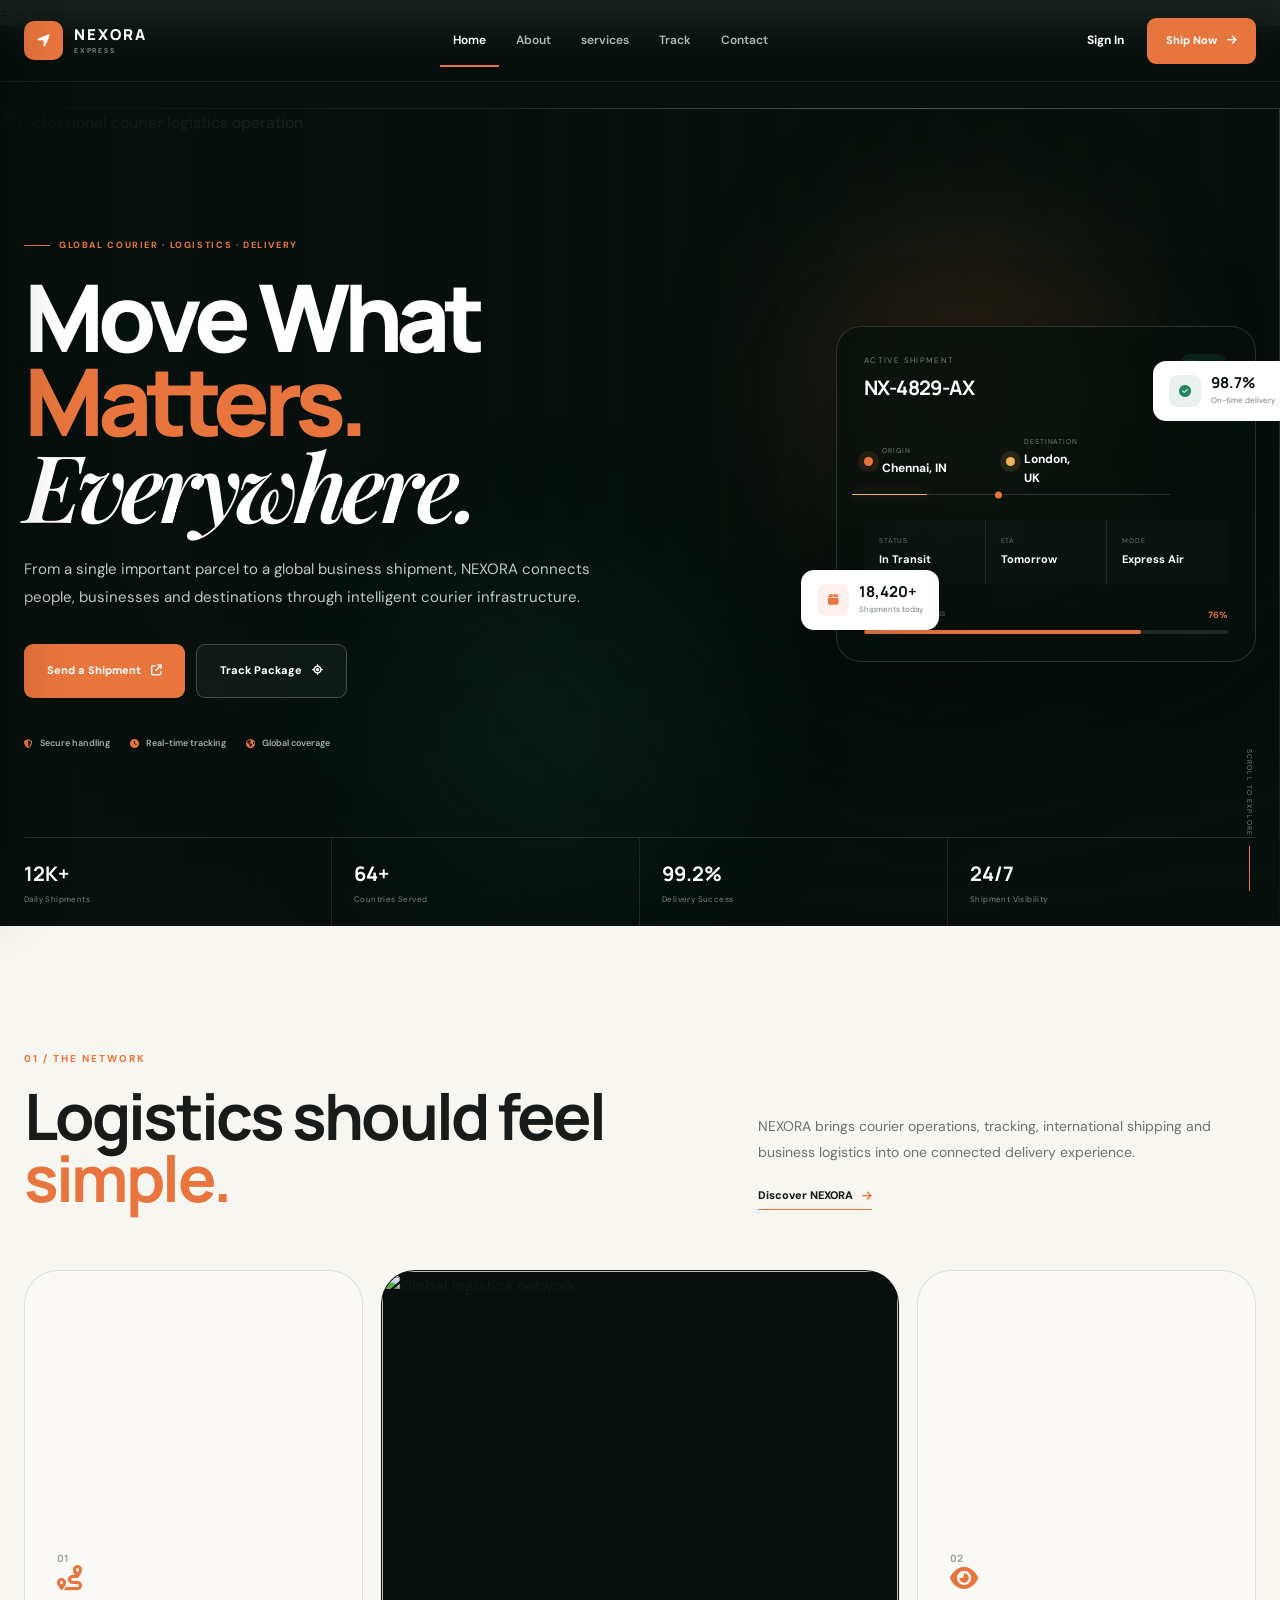
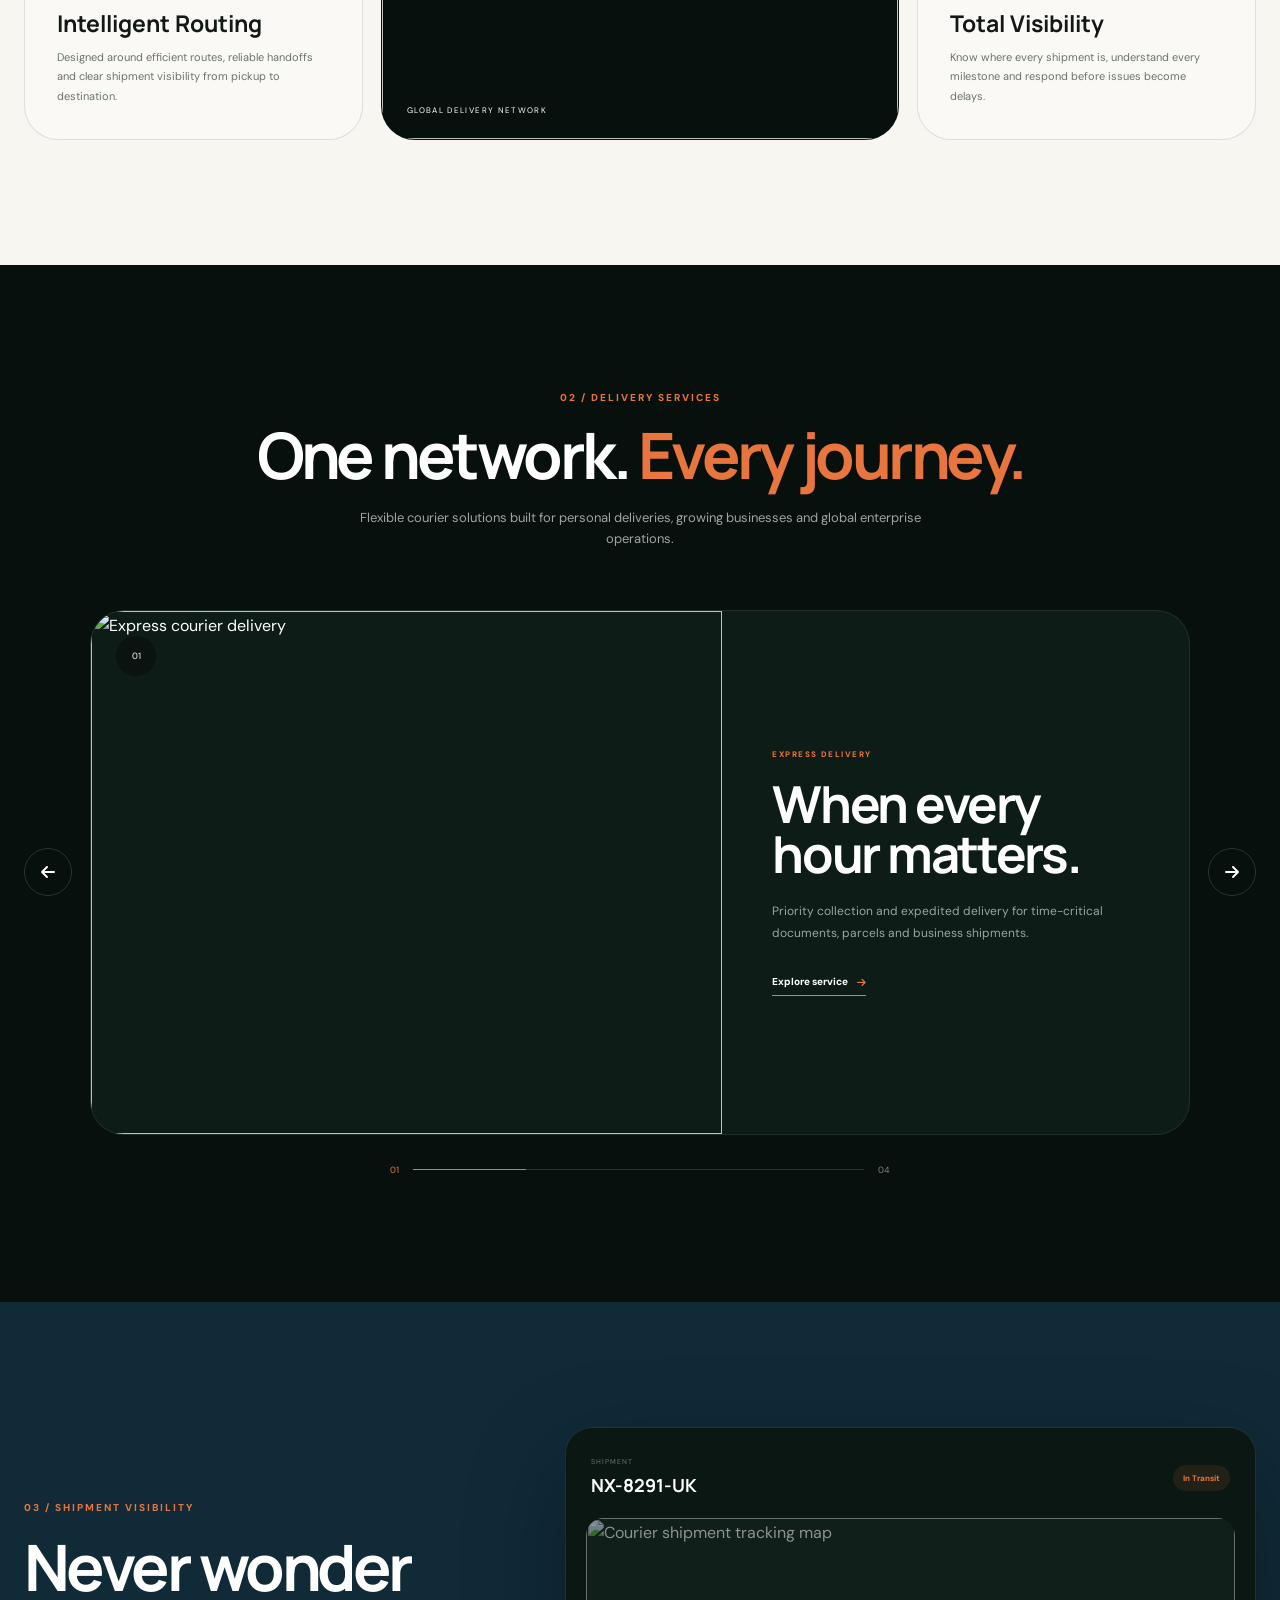
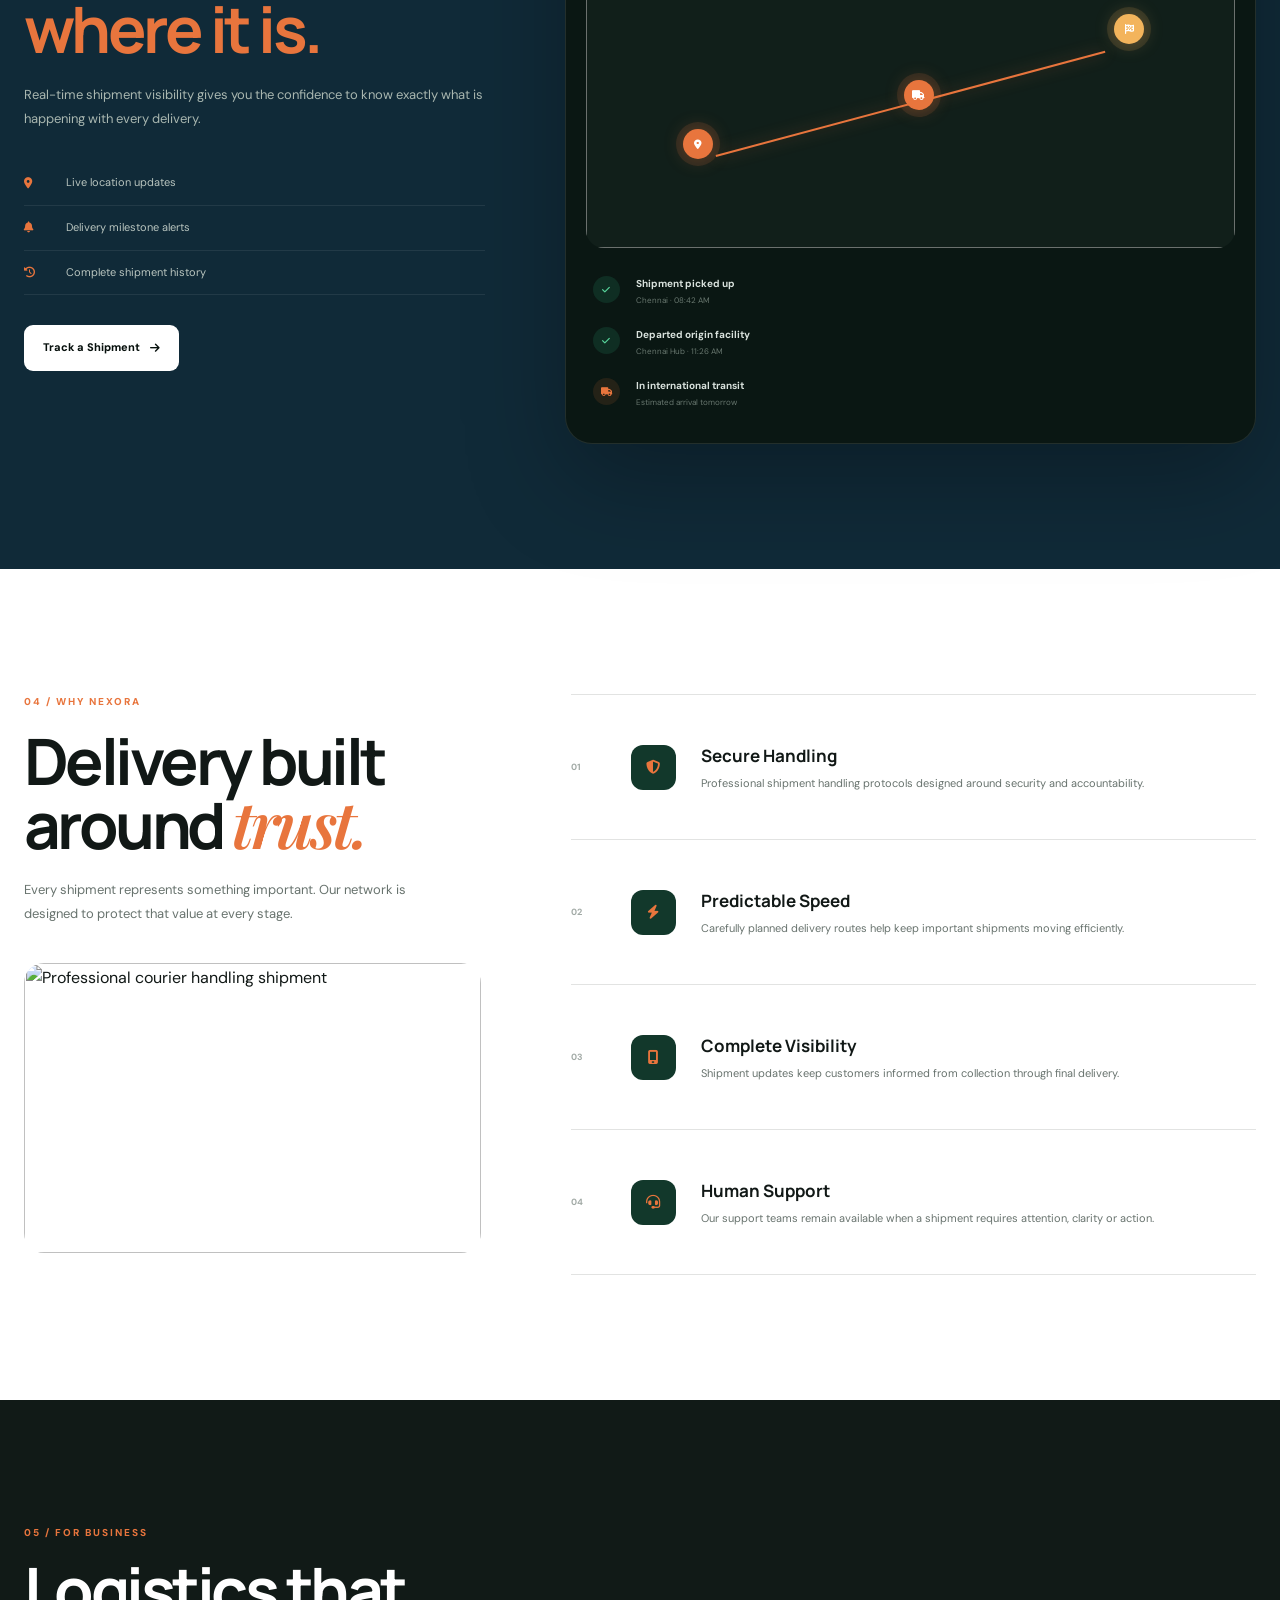
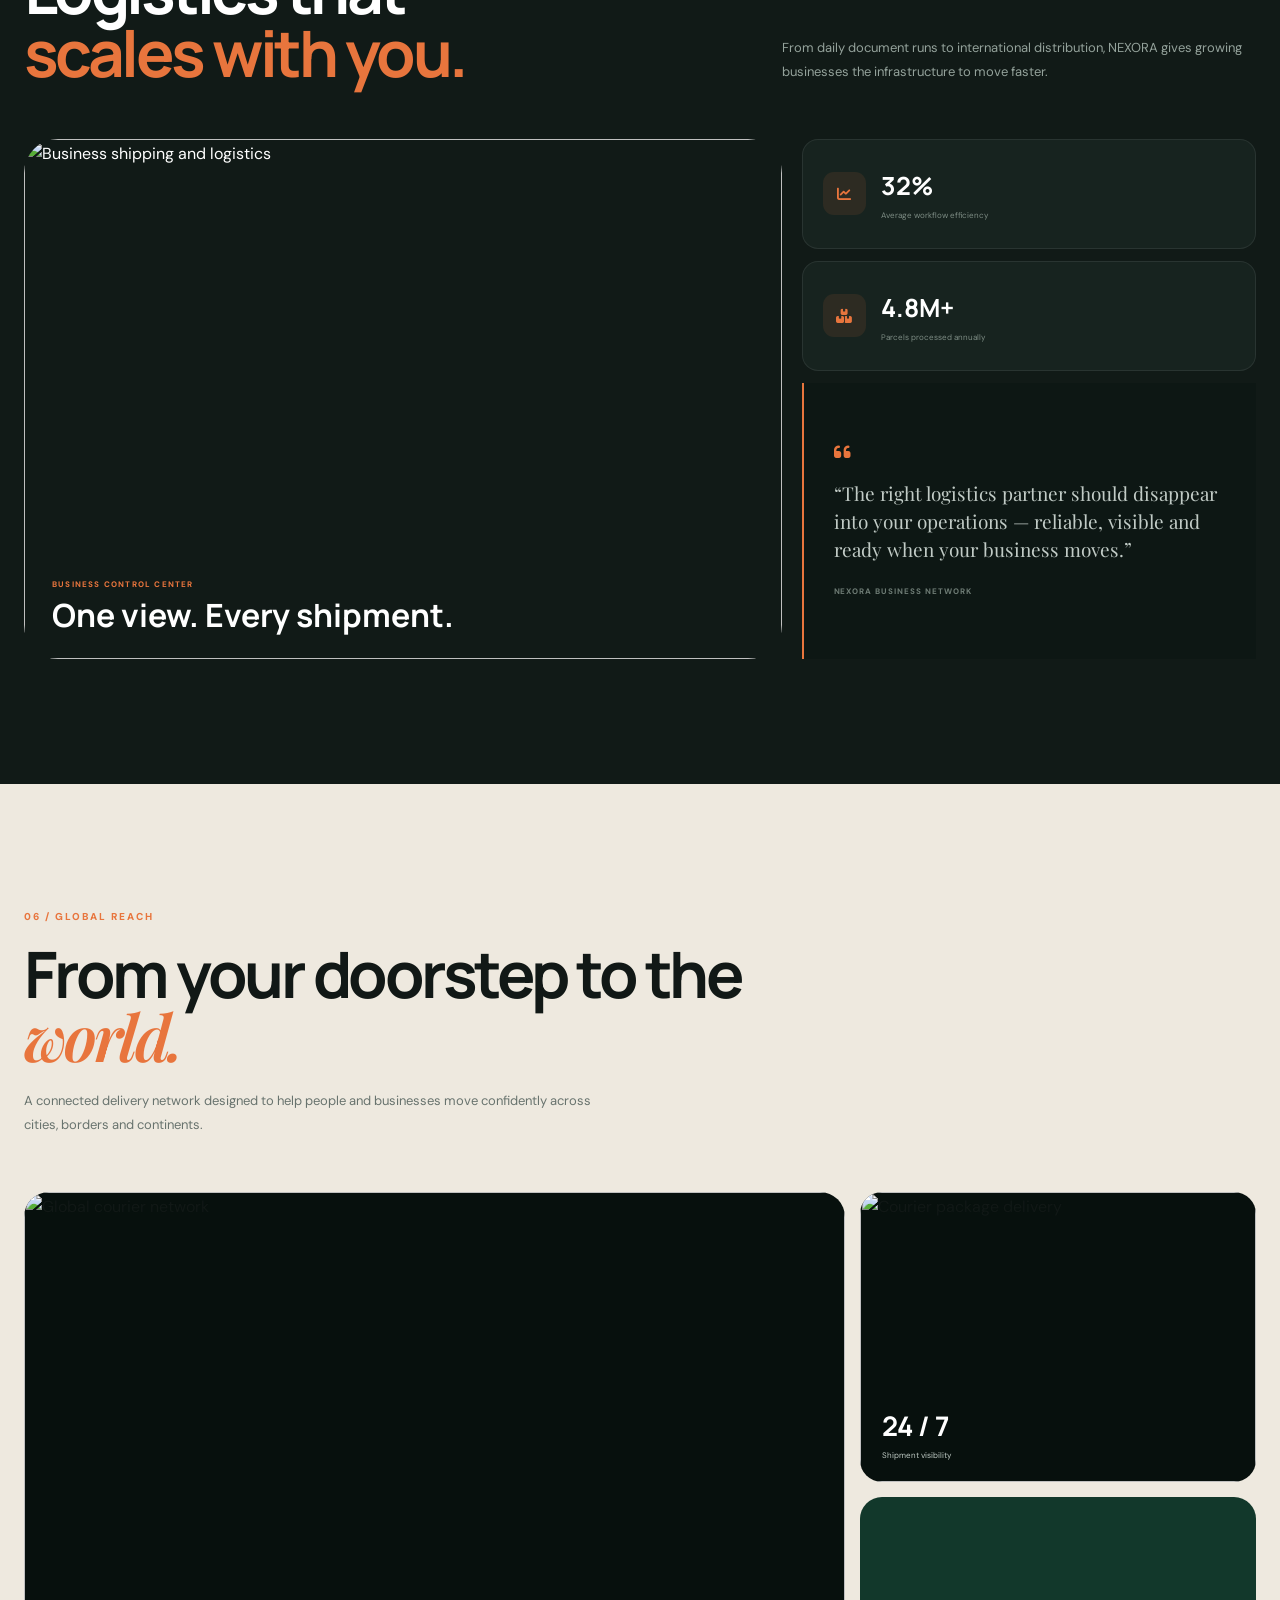
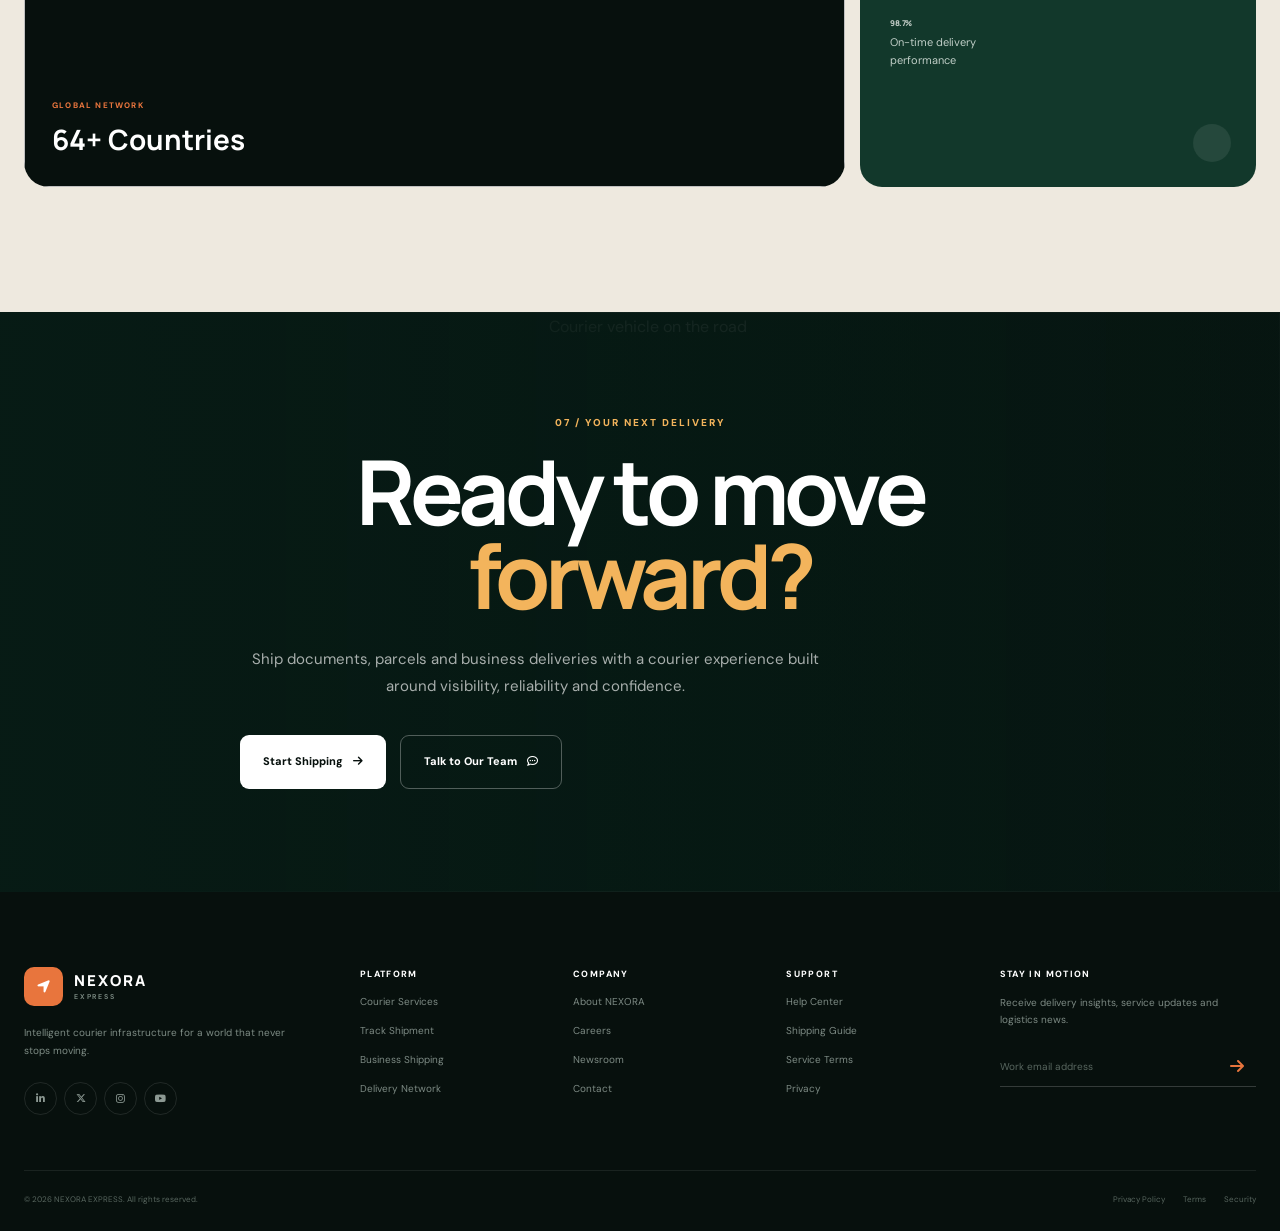
==== index.html @ cfeaf522 "first commit" ====
=<!DOCTYPE html>
<html lang="en">
<head>
    <meta charset="UTF-8">
    <meta name="viewport" content="width=device-width, initial-scale=1.0">

    <title>NEXORA EXPRESS — Global Courier & Logistics</title>

    <meta
        name="description"
        content="NEXORA EXPRESS provides intelligent courier, parcel tracking and global logistics solutions for businesses and individuals."
    >

    <!-- Fonts -->
    <link rel="preconnect" href="https://fonts.googleapis.com">
    <link rel="preconnect" href="https://fonts.gstatic.com" crossorigin>

    <link
        href="https://fonts.googleapis.com/css2?family=DM+Sans:wght@400;500;600;700&family=Manrope:wght@400;500;600;700;800&family=Playfair+Display:ital,wght@0,500;0,600;1,500&display=swap"
        rel="stylesheet"
    >

    <!-- Icons -->
    <link
        rel="stylesheet"
        href="https://cdnjs.cloudflare.com/ajax/libs/font-awesome/6.5.2/css/all.min.css"
    >

    <!-- CSS -->
    <link rel="stylesheet" href="css/style.css">
    <link rel="stylesheet" href="css/responsive.css">
    <link rel="stylesheet" href="css/animations.css">
</head>

<body>

<!-- =========================================================
     SCROLL PROGRESS
========================================================= -->

<div class="scroll-progress" id="scrollProgress"></div>


<!-- =========================================================
     PRELOADER
========================================================= -->

<div class="preloader" id="preloader">

    <div class="preloader-courier-scene">

        <!-- Brand -->
        <div class="preloader-brand">
            <span class="preloader-brand-icon">
                <i class="fa-solid fa-paper-plane"></i>
            </span>

            <div>
                <strong>NEXORA</strong>
                <span>EXPRESS</span>
            </div>
        </div>

        <!-- Courier Route -->
        <div class="courier-route">

            <span class="route-line"></span>

            <!-- Letter -->
            <div class="courier-letter">
                <div class="letter-fold"></div>
                <span class="letter-line line-one"></span>
                <span class="letter-line line-two"></span>
                <span class="letter-line line-three"></span>
            </div>

            <!-- Destination Box -->
            <div class="delivery-box">

                <div class="box-top"></div>

                <div class="box-front">
                    <span class="box-label">
                        N
                    </span>
                </div>

                <div class="box-side"></div>

            </div>

        </div>

        <div class="preloader-status">
            <span>PREPARING YOUR DELIVERY</span>
            <strong id="loadingPercent">0%</strong>
        </div>

    </div>

</div>


<!-- =========================================================
     NAVBAR
========================================================= -->

<header class="site-header" id="siteHeader">

    <nav class="navbar">

        <a href="index.html" class="brand-logo">

            <span class="brand-icon">
                <i class="fa-solid fa-location-arrow"></i>
            </span>

            <span class="brand-copy">
                <strong>NEXORA</strong>
                <small>EXPRESS</small>
            </span>

        </a>


        <div class="desktop-navigation">

            <a href="index.html" class="nav-link active">Home</a>

            <a href="about.html" class="nav-link">
                About
            </a>

           
 <a href="service.html" class="nav-link">
                services
            </a>

             
            

        

            <a href="track.html" class="nav-link">
                Track 
            </a>

            <a href="contact.html" class="nav-link">
                Contact
            </a>

        </div>


        <div class="navbar-actions">

            <button
                class="nav-login"
                type="button"
                data-login-open
            >
                Sign In
            </button>

            <a
                href="404.html"
                class="primary-btn nav-cta magnetic-btn ripple-btn"
            >
                Ship Now
                <i class="fa-solid fa-arrow-right"></i>
            </a>

        </div>


        <button
            class="mobile-menu-button"
            id="mobileMenuButton"
            aria-label="Open navigation menu"
            aria-expanded="false"
        >
            <span></span>
            <span></span>
        </button>

    </nav>

</header>


<!-- =========================================================
     MOBILE NAVIGATION
========================================================= -->

<div class="mobile-overlay" id="mobileOverlay"></div>

<aside class="mobile-drawer" id="mobileDrawer">

    <div class="drawer-header">

        <a href="index.html" class="drawer-logo">

            <span class="brand-icon">
                <i class="fa-solid fa-location-arrow"></i>
            </span>

            <span>
                <strong>NEXORA</strong>
                <small>EXPRESS</small>
            </span>

        </a>

        <button
            class="drawer-close"
            id="drawerClose"
            aria-label="Close navigation"
        >
            <i class="fa-solid fa-xmark"></i>
        </button>

    </div>


    <div class="drawer-navigation">

        <a href="index.html" class="drawer-link active">
            <span>01</span>
            Home
        </a>

        <a href="about.html" class="drawer-link">
            <span>02</span>
            About
        </a>

        <a href="services.html" class="drawer-link">
            <span>03</span>
            Services
        </a>

        <a href="track.html" class="drawer-link">
            <span>04</span>
            Track Shipment
        </a>

        <a href="contact.html" class="drawer-link">
            <span>05</span>
            Contact
        </a>

    </div>


    <div class="drawer-bottom">

        <p>
            Global logistics infrastructure built
            around speed, visibility and trust.
        </p>

        <button
            type="button"
            class="drawer-login"
            data-login-open
        >
            Sign In
            <i class="fa-solid fa-arrow-right"></i>
        </button>

    </div>

</aside>


<main>


<!-- =========================================================
     SECTION 01 — HERO
========================================================= -->

<section class="hero-section" id="hero">

    <div class="hero-background">

        <!-- REPLACE IMAGE -->
        <img
            src="assets/images/hero-courier.jpg"
            alt="Professional courier logistics operation"
            class="hero-image"
        >

        <div class="hero-overlay"></div>

        <div class="hero-glow hero-glow-one"></div>
        <div class="hero-glow hero-glow-two"></div>

    </div>


    <div class="hero-container">

        <div class="hero-content reveal">

            <div class="hero-eyebrow">

                <span class="eyebrow-line"></span>

                GLOBAL COURIER · LOGISTICS · DELIVERY

            </div>


            <h1>

                Move What
                <span>Matters.</span>

                <em>
                    Everywhere.
                </em>

            </h1>


            <p class="hero-description">

                From a single important parcel to a global
                business shipment, NEXORA connects people,
                businesses and destinations through intelligent
                courier infrastructure.

            </p>


            <div class="hero-actions">

                <a
                    href="404.html"
                    class="primary-btn large magnetic-btn ripple-btn"
                >
                    Send a Shipment

                    <i class="fa-solid fa-arrow-up-right-from-square"></i>
                </a>

                <a
                    href="track.html"
                    class="secondary-btn large"
                >
                    Track Package

                    <i class="fa-solid fa-location-crosshairs"></i>
                </a>

            </div>


            <div class="hero-trust">

                <div class="trust-item">
                    <i class="fa-solid fa-shield-halved"></i>
                    Secure handling
                </div>

                <div class="trust-item">
                    <i class="fa-solid fa-clock"></i>
                    Real-time tracking
                </div>

                <div class="trust-item">
                    <i class="fa-solid fa-earth-americas"></i>
                    Global coverage
                </div>

            </div>

        </div>


        <!-- HERO PRODUCT PANEL -->

        <div class="hero-interface reveal-right">

            <div class="shipment-panel">

                <div class="panel-top">

                    <div>

                        <span class="panel-label">
                            ACTIVE SHIPMENT
                        </span>

                        <strong>
                            NX-4829-AX
                        </strong>

                    </div>

                    <span class="live-status">
                        <i></i>
                        LIVE
                    </span>

                </div>


                <div class="route-visual">

                    <div class="route-location">

                        <span class="route-dot"></span>

                        <div>
                            <small>ORIGIN</small>
                            <strong>Chennai, IN</strong>
                        </div>

                    </div>


                    <div class="route-line">

                        <span class="moving-dot"></span>

                    </div>


                    <div class="route-location">

                        <span class="route-dot destination"></span>

                        <div>
                            <small>DESTINATION</small>
                            <strong>London, UK</strong>
                        </div>

                    </div>

                </div>


                <div class="shipment-details">

                    <div>
                        <span>STATUS</span>
                        <strong>In Transit</strong>
                    </div>

                    <div>
                        <span>ETA</span>
                        <strong>Tomorrow</strong>
                    </div>

                    <div>
                        <span>MODE</span>
                        <strong>Express Air</strong>
                    </div>

                </div>


                <div class="shipment-progress">

                    <div class="progress-header">

                        <span>
                            DELIVERY PROGRESS
                        </span>

                        <strong>76%</strong>

                    </div>

                    <div class="progress-track">
                        <span style="width:76%"></span>
                    </div>

                </div>

            </div>


            <div class="floating-mini-card card-one">

                <span class="mini-icon">
                    <i class="fa-solid fa-box"></i>
                </span>

                <div>
                    <strong>18,420+</strong>
                    <small>Shipments today</small>
                </div>

            </div>


            <div class="floating-mini-card card-two">

                <span class="mini-icon green">
                    <i class="fa-solid fa-circle-check"></i>
                </span>

                <div>
                    <strong>98.7%</strong>
                    <small>On-time delivery</small>
                </div>

            </div>

        </div>

    </div>


    <div class="hero-bottom">

        <div class="hero-stats">

            <div class="hero-stat">
                <strong>12K+</strong>
                <span>Daily Shipments</span>
            </div>

            <div class="hero-stat">
                <strong>64+</strong>
                <span>Countries Served</span>
            </div>

            <div class="hero-stat">
                <strong>99.2%</strong>
                <span>Delivery Success</span>
            </div>

            <div class="hero-stat">
                <strong>24/7</strong>
                <span>Shipment Visibility</span>
            </div>

        </div>

    </div>


    <div class="scroll-indicator">

        <span>SCROLL TO EXPLORE</span>

        <div></div>

    </div>

</section>



<!-- =========================================================
     SECTION 02 — TRUST / INTRO
========================================================= -->

<section class="intro-section section-light">

    <div class="container">

        <div class="section-heading split-heading reveal">

            <div>

                <span class="section-kicker">
                    01 / THE NETWORK
                </span>

                <h2>
                    Logistics should feel
                    <span>simple.</span>
                </h2>

            </div>


            <div>

                <p>
                    NEXORA brings courier operations,
                    tracking, international shipping and
                    business logistics into one connected
                    delivery experience.
                </p>

                <a
                    href="about.html"
                    class="text-link"
                >
                    Discover NEXORA
                    <i class="fa-solid fa-arrow-right"></i>
                </a>

            </div>

        </div>


        <div class="intro-grid">

            <article class="intro-feature reveal">

                <div class="intro-number">
                    01
                </div>

                <i class="fa-solid fa-route"></i>

                <h3>
                    Intelligent Routing
                </h3>

                <p>
                    Designed around efficient routes,
                    reliable handoffs and clear shipment
                    visibility from pickup to destination.
                </p>

            </article>


            <article class="intro-feature featured reveal">

                <div class="intro-image">

                    <!-- REPLACE IMAGE -->
                    <img
                        src="assets/images/logistics-network.jpg"
                        alt="Global logistics network"
                        loading="lazy"
                    >

                    <div class="image-caption">
                        GLOBAL DELIVERY NETWORK
                    </div>

                </div>

            </article>


            <article class="intro-feature reveal">

                <div class="intro-number">
                    02
                </div>

                <i class="fa-solid fa-eye"></i>

                <h3>
                    Total Visibility
                </h3>

                <p>
                    Know where every shipment is,
                    understand every milestone and
                    respond before issues become delays.
                </p>

            </article>

        </div>

    </div>

</section>



<!-- =========================================================
     SECTION 03 — SERVICES CAROUSEL
========================================================= -->

<section class="services-section section-dark">

    <div class="container">

        <div class="section-heading centered reveal">

            <span class="section-kicker">
                02 / DELIVERY SERVICES
            </span>

            <h2>
                One network.
                <span>Every journey.</span>
            </h2>

            <p>
                Flexible courier solutions built for
                personal deliveries, growing businesses
                and global enterprise operations.
            </p>

        </div>


        <div class="services-carousel-wrap reveal">

            <button
                class="carousel-control prev"
                id="servicePrev"
                aria-label="Previous service"
            >
                <i class="fa-solid fa-arrow-left"></i>
            </button>


            <div class="services-carousel" id="servicesCarousel">

                <article class="service-slide active">

                    <div class="service-image">

                        <!-- REPLACE IMAGE -->
                        <img
                            src="assets/images/express-delivery.jpg"
                            alt="Express courier delivery"
                            loading="lazy"
                        >

                        <span>
                            01
                        </span>

                    </div>

                    <div class="service-content">

                        <small>
                            EXPRESS DELIVERY
                        </small>

                        <h3>
                            When every hour
                            matters.
                        </h3>

                        <p>
                            Priority collection and
                            expedited delivery for time-critical
                            documents, parcels and business
                            shipments.
                        </p>

                        <a href="404.html" class="service-link">
                            Explore service
                            <i class="fa-solid fa-arrow-right"></i>
                        </a>

                    </div>

                </article>


                <article class="service-slide">

                    <div class="service-image">

                        <!-- REPLACE IMAGE -->
                        <img
                            src="assets/images/international-courier.jpg"
                            alt="International courier shipment"
                            loading="lazy"
                        >

                        <span>
                            02
                        </span>

                    </div>

                    <div class="service-content">

                        <small>
                            INTERNATIONAL
                        </small>

                        <h3>
                            Across borders.
                            Without complexity.
                        </h3>

                        <p>
                            International shipping supported
                            by reliable routing, documentation
                            guidance and end-to-end tracking.
                        </p>

                        <a href="404.html" class="service-link">
                            Explore service
                            <i class="fa-solid fa-arrow-right"></i>
                        </a>

                    </div>

                </article>


                <article class="service-slide">

                    <div class="service-image">

                        <!-- REPLACE IMAGE -->
                        <img
                            src="assets/images/business-logistics.jpg"
                            alt="Business logistics service"
                            loading="lazy"
                        >

                        <span>
                            03
                        </span>

                    </div>

                    <div class="service-content">

                        <small>
                            BUSINESS LOGISTICS
                        </small>

                        <h3>
                            Built around
                            your operations.
                        </h3>

                        <p>
                            Scalable shipping workflows for
                            companies managing frequent
                            deliveries, suppliers and customers.
                        </p>

                        <a href="404.html" class="service-link">
                            Explore service
                            <i class="fa-solid fa-arrow-right"></i>
                        </a>

                    </div>

                </article>


                <article class="service-slide">

                    <div class="service-image">

                        <!-- REPLACE IMAGE -->
                        <img
                            src="assets/images/same-day-delivery.jpg"
                            alt="Same day courier delivery"
                            loading="lazy"
                        >

                        <span>
                            04
                        </span>

                    </div>

                    <div class="service-content">

                        <small>
                            SAME DAY
                        </small>

                        <h3>
                            Local speed.
                            Global standards.
                        </h3>

                        <p>
                            Same-day delivery options for
                            urgent city-wide shipments and
                            high-priority customer needs.
                        </p>

                        <a href="404.html" class="service-link">
                            Explore service
                            <i class="fa-solid fa-arrow-right"></i>
                        </a>

                    </div>

                </article>

            </div>


            <button
                class="carousel-control next"
                id="serviceNext"
                aria-label="Next service"
            >
                <i class="fa-solid fa-arrow-right"></i>
            </button>

        </div>


        <div class="carousel-progress">

            <span class="carousel-current" id="serviceCurrent">
                01
            </span>

            <div class="carousel-line">
                <span id="serviceProgress"></span>
            </div>

            <span>
                04
            </span>

        </div>

    </div>

</section>



<!-- =========================================================
     SECTION 04 — TRACKING EXPERIENCE
========================================================= -->

<section class="tracking-section section-blue">

    <div class="container tracking-grid">

        <div class="tracking-copy reveal">

            <span class="section-kicker">
                03 / SHIPMENT VISIBILITY
            </span>

            <h2>
                Never wonder
                <span>where it is.</span>
            </h2>

            <p>
                Real-time shipment visibility gives you
                the confidence to know exactly what is
                happening with every delivery.
            </p>


            <div class="tracking-points">

                <div>
                    <i class="fa-solid fa-location-dot"></i>

                    <span>
                        Live location updates
                    </span>
                </div>

                <div>
                    <i class="fa-solid fa-bell"></i>

                    <span>
                        Delivery milestone alerts
                    </span>
                </div>

                <div>
                    <i class="fa-solid fa-clock-rotate-left"></i>

                    <span>
                        Complete shipment history
                    </span>
                </div>

            </div>


            <a
                href="track.html"
                class="light-btn"
            >
                Track a Shipment
                <i class="fa-solid fa-arrow-right"></i>
            </a>

        </div>


        <div class="tracking-interface reveal-right">

            <div class="tracking-card">

                <div class="tracking-card-header">

                    <div>
                        <small>
                            SHIPMENT
                        </small>

                        <strong>
                            NX-8291-UK
                        </strong>
                    </div>

                    <span class="status-pill">
                        In Transit
                    </span>

                </div>


                <div class="tracking-map">

                    <!-- REPLACE IMAGE -->
                    <img
                        src="assets/images/tracking-map.jpg"
                        alt="Courier shipment tracking map"
                        loading="lazy"
                    >

                    <div class="map-route"></div>

                    <div class="map-pin pin-start">
                        <i class="fa-solid fa-location-dot"></i>
                    </div>

                    <div class="map-pin pin-current">
                        <i class="fa-solid fa-truck"></i>
                    </div>

                    <div class="map-pin pin-end">
                        <i class="fa-solid fa-flag-checkered"></i>
                    </div>

                </div>


                <div class="tracking-events">

                    <div class="tracking-event completed">

                        <span>
                            <i class="fa-solid fa-check"></i>
                        </span>

                        <div>
                            <strong>
                                Shipment picked up
                            </strong>

                            <small>
                                Chennai · 08:42 AM
                            </small>
                        </div>

                    </div>


                    <div class="tracking-event completed">

                        <span>
                            <i class="fa-solid fa-check"></i>
                        </span>

                        <div>
                            <strong>
                                Departed origin facility
                            </strong>

                            <small>
                                Chennai Hub · 11:26 AM
                            </small>
                        </div>

                    </div>


                    <div class="tracking-event active">

                        <span>
                            <i class="fa-solid fa-truck"></i>
                        </span>

                        <div>
                            <strong>
                                In international transit
                            </strong>

                            <small>
                                Estimated arrival tomorrow
                            </small>
                        </div>

                    </div>

                </div>

            </div>

        </div>

    </div>

</section>



<!-- =========================================================
     SECTION 05 — WHY NEXORA
========================================================= -->

<section class="advantages-section section-white">

    <div class="container">

        <div class="advantages-layout">

            <div class="advantages-intro reveal">

                <span class="section-kicker">
                    04 / WHY NEXORA
                </span>

                <h2>
                    Delivery built
                    around <em>trust.</em>
                </h2>

                <p>
                    Every shipment represents something
                    important. Our network is designed to
                    protect that value at every stage.
                </p>

                <div class="advantage-image">

                    <!-- REPLACE IMAGE -->
                    <img
                        src="assets/images/courier-professional.jpg"
                        alt="Professional courier handling shipment"
                        loading="lazy"
                    >

                </div>

            </div>


            <div class="advantage-list">

                <article class="advantage-row reveal">

                    <span class="advantage-index">
                        01
                    </span>

                    <div class="advantage-icon">
                        <i class="fa-solid fa-shield-halved"></i>
                    </div>

                    <div>
                        <h3>
                            Secure Handling
                        </h3>

                        <p>
                            Professional shipment handling
                            protocols designed around
                            security and accountability.
                        </p>
                    </div>

                    <i class="fa-solid fa-arrow-up-right"></i>

                </article>


                <article class="advantage-row reveal">

                    <span class="advantage-index">
                        02
                    </span>

                    <div class="advantage-icon">
                        <i class="fa-solid fa-bolt"></i>
                    </div>

                    <div>
                        <h3>
                            Predictable Speed
                        </h3>

                        <p>
                            Carefully planned delivery
                            routes help keep important
                            shipments moving efficiently.
                        </p>
                    </div>

                    <i class="fa-solid fa-arrow-up-right"></i>

                </article>


                <article class="advantage-row reveal">

                    <span class="advantage-index">
                        03
                    </span>

                    <div class="advantage-icon">
                        <i class="fa-solid fa-mobile-screen"></i>
                    </div>

                    <div>
                        <h3>
                            Complete Visibility
                        </h3>

                        <p>
                            Shipment updates keep customers
                            informed from collection through
                            final delivery.
                        </p>
                    </div>

                    <i class="fa-solid fa-arrow-up-right"></i>

                </article>


                <article class="advantage-row reveal">

                    <span class="advantage-index">
                        04
                    </span>

                    <div class="advantage-icon">
                        <i class="fa-solid fa-headset"></i>
                    </div>

                    <div>
                        <h3>
                            Human Support
                        </h3>

                        <p>
                            Our support teams remain available
                            when a shipment requires attention,
                            clarity or action.
                        </p>
                    </div>

                    <i class="fa-solid fa-arrow-up-right"></i>

                </article>

            </div>

        </div>

    </div>

</section>



<!-- =========================================================
     SECTION 06 — BUSINESS LOGISTICS
========================================================= -->

<section class="business-section section-charcoal">

    <div class="container">

        <div class="business-header reveal">

            <div>

                <span class="section-kicker">
                    05 / FOR BUSINESS
                </span>

                <h2>
                    Logistics that
                    <span>scales with you.</span>
                </h2>

            </div>

            <p>
                From daily document runs to international
                distribution, NEXORA gives growing businesses
                the infrastructure to move faster.
            </p>

        </div>


        <div class="business-showcase">

            <div class="business-image reveal">

                <!-- REPLACE IMAGE -->
                <img
                    src="assets/images/business-shipping.jpg"
                    alt="Business shipping and logistics"
                    loading="lazy"
                >

                <div class="image-overlay-content">

                    <span>
                        BUSINESS CONTROL CENTER
                    </span>

                    <strong>
                        One view.
                        Every shipment.
                    </strong>

                </div>

            </div>


            <div class="business-data reveal-right">

                <div class="data-card">

                    <span class="data-icon">
                        <i class="fa-solid fa-chart-line"></i>
                    </span>

                    <div>

                        <strong>
                            32%
                        </strong>

                        <small>
                            Average workflow efficiency
                        </small>

                    </div>

                </div>


                <div class="data-card">

                    <span class="data-icon">
                        <i class="fa-solid fa-boxes-stacked"></i>
                    </span>

                    <div>

                        <strong>
                            4.8M+
                        </strong>

                        <small>
                            Parcels processed annually
                        </small>

                    </div>

                </div>


                <div class="business-quote">

                    <i class="fa-solid fa-quote-left"></i>

                    <p>
                        “The right logistics partner should
                        disappear into your operations —
                        reliable, visible and ready when
                        your business moves.”
                    </p>

                    <span>
                        NEXORA BUSINESS NETWORK
                    </span>

                </div>

            </div>

        </div>

    </div>

</section>



<!-- =========================================================
     SECTION 07 — GLOBAL NETWORK / IMAGE MOSAIC
========================================================= -->

<section class="global-section section-cream">

    <div class="container">

        <div class="global-heading reveal">

            <span class="section-kicker">
                06 / GLOBAL REACH
            </span>

            <h2>
                From your doorstep
                to the <em>world.</em>
            </h2>

            <p>
                A connected delivery network designed to
                help people and businesses move confidently
                across cities, borders and continents.
            </p>

        </div>


        <div class="global-mosaic">

            <div class="mosaic-large reveal">

                <!-- REPLACE IMAGE -->
                <img
                    src="assets/images/global-logistics.jpg"
                    alt="Global courier network"
                    loading="lazy"
                >

                <div class="mosaic-label">
                    <span>GLOBAL NETWORK</span>
                    <strong>64+ Countries</strong>
                </div>

            </div>


            <div class="mosaic-small reveal">

                <!-- REPLACE IMAGE -->
                <img
                    src="assets/images/courier-package.jpg"
                    alt="Courier package delivery"
                    loading="lazy"
                >

                <div>
                    <strong>
                        24 / 7
                    </strong>

                    <span>
                        Shipment visibility
                    </span>
                </div>

            </div>


            <div class="mosaic-small dark reveal">

                <span class="mosaic-number">
                    98.7%
                </span>

                <p>
                    On-time delivery
                    performance
                </p>

                <i class="fa-solid fa-arrow-up-right"></i>

            </div>

        </div>

    </div>

</section>



<!-- =========================================================
     SECTION 08 — CTA
========================================================= -->

<section class="cta-section">

    <div class="cta-background">

        <!-- REPLACE IMAGE -->
        <img
            src="assets/images/courier-road.jpg"
            alt="Courier vehicle on the road"
            loading="lazy"
        >

        <div></div>

    </div>


    <div class="container cta-content reveal">

        <span class="section-kicker">
            07 / YOUR NEXT DELIVERY
        </span>

        <h2>
            Ready to move
            <span>forward?</span>
        </h2>

        <p>
            Ship documents, parcels and business deliveries
            with a courier experience built around visibility,
            reliability and confidence.
        </p>


        <div class="cta-actions">

            <a
                href="404.html"
                class="primary-btn large light magnetic-btn ripple-btn"
            >
                Start Shipping

                <i class="fa-solid fa-arrow-right"></i>
            </a>

            <a
                href="contact.html"
                class="outline-light-btn large"
            >
                Talk to Our Team

                <i class="fa-regular fa-comment-dots"></i>
            </a>

        </div>

    </div>

</section>

</main>



<!-- =========================================================
     FOOTER
========================================================= -->

<footer class="site-footer">

    <div class="container">

        <div class="footer-main">

            <div class="footer-brand">

                <a href="index.html" class="brand-logo footer-logo">

                    <span class="brand-icon">
                        <i class="fa-solid fa-location-arrow"></i>
                    </span>

                    <span class="brand-copy">
                        <strong>NEXORA</strong>
                        <small>EXPRESS</small>
                    </span>

                </a>


                <p>
                    Intelligent courier infrastructure
                    for a world that never stops moving.
                </p>


                <div class="footer-socials">

                    <a href="404.html" aria-label="LinkedIn">
                        <i class="fa-brands fa-linkedin-in"></i>
                    </a>

                    <a href="404.html" aria-label="X">
                        <i class="fa-brands fa-x-twitter"></i>
                    </a>

                    <a href="404.html" aria-label="Instagram">
                        <i class="fa-brands fa-instagram"></i>
                    </a>

                    <a href="404.html" aria-label="YouTube">
                        <i class="fa-brands fa-youtube"></i>
                    </a>

                </div>

            </div>


            <div class="footer-column">

                <h4>
                    PLATFORM
                </h4>

                <a href="services.html">
                    Courier Services
                </a>

                <a href="track.html">
                    Track Shipment
                </a>

                <a href="404.html">
                    Business Shipping
                </a>

                <a href="404.html">
                    Delivery Network
                </a>

            </div>


            <div class="footer-column">

                <h4>
                    COMPANY
                </h4>

                <a href="about.html">
                    About NEXORA
                </a>

                <a href="404.html">
                    Careers
                </a>

                <a href="404.html">
                    Newsroom
                </a>

                <a href="contact.html">
                    Contact
                </a>

            </div>


            <div class="footer-column">

                <h4>
                    SUPPORT
                </h4>

                <a href="404.html">
                    Help Center
                </a>

                <a href="404.html">
                    Shipping Guide
                </a>

                <a href="404.html">
                    Service Terms
                </a>

                <a href="404.html">
                    Privacy
                </a>

            </div>


            <div class="footer-newsletter">

                <h4>
                    STAY IN MOTION
                </h4>

                <p>
                    Receive delivery insights,
                    service updates and logistics news.
                </p>

                <form id="newsletterForm">

                    <div class="newsletter-input">

                        <input
                            type="email"
                            id="newsletterEmail"
                            placeholder="Work email address"
                            aria-label="Email address"
                        >

                        <button
                            type="submit"
                            aria-label="Subscribe"
                        >
                            <i class="fa-solid fa-arrow-right"></i>
                        </button>

                    </div>

                    <small id="newsletterMessage"></small>

                </form>

            </div>

        </div>


        <div class="footer-bottom">

            <span>
                © 2026 NEXORA EXPRESS. All rights reserved.
            </span>

            <div>

                <a href="404.html">
                    Privacy Policy
                </a>

                <a href="404.html">
                    Terms
                </a>

                <a href="404.html">
                    Security
                </a>

            </div>

        </div>

    </div>

</footer>



<!-- =========================================================
     LOGIN MODAL
========================================================= -->

<div
    class="modal-overlay"
    id="loginModal"
    aria-hidden="true"
>

    <div
        class="login-modal"
        role="dialog"
        aria-modal="true"
        aria-labelledby="loginTitle"
    >

        <button
            class="modal-close"
            id="loginModalClose"
            aria-label="Close login"
        >
            <i class="fa-solid fa-xmark"></i>
        </button>


        <div class="login-visual">

            <!-- REPLACE IMAGE -->
            <img
                src="assets/images/login-courier.jpg"
                alt="NEXORA secure delivery network"
            >

            <div class="login-visual-overlay"></div>


            <div class="login-visual-content">

                <span>
                    NEXORA EXPRESS
                </span>

                <h3>
                    Your shipments.
                    <br>
                    Always within reach.
                </h3>

                <div class="secure-badge">

                    <i class="fa-solid fa-shield-halved"></i>

                    <div>
                        <strong>
                            Secure Workspace
                        </strong>

                        <small>
                            Protected session
                        </small>
                    </div>

                </div>

            </div>

        </div>


        <div class="login-content">

            <div class="login-heading">

                <span>
                    WELCOME BACK
                </span>

                <h2 id="loginTitle">
                    Sign in to NEXORA
                </h2>

                <p>
                    Access your shipments, delivery
                    history and business logistics.
                </p>

            </div>


            <div class="login-tabs">

                <button
                    type="button"
                    class="login-tab active"
                    data-login-tab="user"
                >
                    User Login
                </button>

                <button
                    type="button"
                    class="login-tab"
                    data-login-tab="admin"
                >
                    Admin Login
                </button>

            </div>


            <!-- USER LOGIN -->

            <form
                class="login-form active"
                id="userLoginForm"
                data-login-form="user"
            >

                <label>
                    Email Address
                </label>

                <div class="input-wrap">

                    <i class="fa-regular fa-envelope"></i>

                    <input
                        type="email"
                        id="userEmail"
                        placeholder="you@company.com"
                        required
                    >

                </div>


                <label>
                    Password
                </label>

                <div class="input-wrap">

                    <i class="fa-solid fa-lock"></i>

                    <input
                        type="password"
                        id="userPassword"
                        placeholder="Enter your password"
                        required
                    >

                    <button
                        type="button"
                        class="password-toggle"
                        data-password-toggle="userPassword"
                        aria-label="Show password"
                    >
                        <i class="fa-regular fa-eye"></i>
                    </button>

                </div>


                <div class="login-options">

                    <label class="remember-option">

                        <input
                            type="checkbox"
                        >

                        <span>
                            Remember me
                        </span>

                    </label>

                    <a href="404.html">
                        Forgot password?
                    </a>

                </div>


                <button
                    type="submit"
                    class="login-submit"
                >
                    Sign In

                    <i class="fa-solid fa-arrow-right"></i>
                </button>


                <p class="login-create">
                    New to NEXORA?

                    <a href="404.html">
                        Create an account
                    </a>
                </p>

            </form>


            <!-- ADMIN LOGIN -->

            <form
                class="login-form"
                id="adminLoginForm"
                data-login-form="admin"
            >

                <label>
                    Admin Email
                </label>

                <div class="input-wrap">

                    <i class="fa-regular fa-envelope"></i>

                    <input
                        type="email"
                        placeholder="admin@company.com"
                        required
                    >

                </div>


                <label>
                    Admin Password
                </label>

                <div class="input-wrap">

                    <i class="fa-solid fa-shield-halved"></i>

                    <input
                        type="password"
                        id="adminPassword"
                        placeholder="Enter admin password"
                        required
                    >

                    <button
                        type="button"
                        class="password-toggle"
                        data-password-toggle="adminPassword"
                        aria-label="Show password"
                    >
                        <i class="fa-regular fa-eye"></i>
                    </button>

                </div>


                <div class="login-options">

                    <label class="remember-option">

                        <input type="checkbox">

                        <span>
                            Remember me
                        </span>

                    </label>

                    <a href="404.html">
                        Forgot password?
                    </a>

                </div>


                <button
                    type="submit"
                    class="login-submit admin-submit"
                >
                    Login as Admin

                    <i class="fa-solid fa-lock"></i>
                </button>

            </form>


            <div class="login-security">

                <i class="fa-solid fa-shield-check"></i>

                <span>
                    Secure encrypted session · Enterprise protection
                </span>

            </div>

        </div>

    </div>

</div>



<!-- =========================================================
     BACK TO TOP
========================================================= -->

<button
    class="back-to-top"
    id="backToTop"
    aria-label="Back to top"
>
    <i class="fa-solid fa-arrow-up"></i>
</button>



<!-- =========================================================
     JAVASCRIPT
========================================================= -->

<script src="js/main.js"></script>
<script src="js/navigation.js"></script>
<script src="js/animations.js"></script>
<script src="js/modal.js"></script>
<script src="js/forms.js"></script>

</body>
</html>
---- css/style.css ----
/* ============================================================
   NEXORA EXPRESS
   PREMIUM COURIER PLATFORM
   STYLE.CSS
============================================================ */

@import url('https://fonts.googleapis.com/css2?family=DM+Sans:wght@400;500;600;700&family=Manrope:wght@500;600;700;800&family=Playfair+Display:ital,wght@0,600;0,700;1,600;1,700&display=swap');

:root {
    --black: #07100d;
    --black-2: #0b1713;
    --black-3: #10221b;

    --white: #ffffff;
    --ivory: #f8f6f0;
    --cream: #eee9df;

    --green: #12382b;
    --green-light: #1b5742;

    --orange: #e8753d;
    --orange-dark: #c95b2b;
    --amber: #f3b45c;

    --blue: #102a38;
    --blue-2: #163d4e;

    --text: #111816;
    --muted: #68736e;
    --muted-light: #9ba8a2;

    --border: rgba(17, 24, 22, .12);
    --border-dark: rgba(255,255,255,.11);

    --shadow: 0 25px 70px rgba(7,16,13,.14);
    --shadow-heavy: 0 35px 100px rgba(0,0,0,.28);

    --radius: 24px;
    --radius-lg: 34px;

    --container: 1240px;
    --nav-height: 82px;

    --ease: cubic-bezier(.2,.7,.2,1);
}


/* ============================================================
   RESET
============================================================ */

* {
    margin: 0;
    padding: 0;
    box-sizing: border-box;
}

html {
    scroll-behavior: smooth;
}

body {
    width: 100%;
    overflow-x: hidden;
    background: var(--ivory);
    color: var(--text);
    font-family: "DM Sans", sans-serif;
    line-height: 1.6;
}

body.menu-open,
body.modal-open {
    overflow: hidden;
}

img {
    display: block;
    width: 100%;
    max-width: 100%;
}

a {
    color: inherit;
    text-decoration: none;
}

button,
input,
textarea {
    font: inherit;
}

button {
    border: 0;
    cursor: pointer;
}

::selection {
    background: var(--orange);
    color: #fff;
}

.container {
    width: min(var(--container), calc(100% - 48px));
    margin-inline: auto;
}


/* ============================================================
   PRELOADER
============================================================ */

.preloader {
    position: fixed;
    inset: 0;
    z-index: 99999;

    display: grid;
    place-items: center;

    background: var(--black);

    opacity: 1;
    visibility: visible;

    transition:
        opacity .6s ease,
        visibility .6s ease;
}

.preloader.hide {
    opacity: 0;
    visibility: hidden;
    pointer-events: none;
}

.preloader-content {
    width: min(320px, calc(100% - 50px));
}

.preloader-logo {
    display: flex;
    align-items: center;
    gap: 13px;

    color: #fff;
}

.logo-symbol {
    width: 46px;
    height: 46px;

    display: grid;
    place-items: center;

    border-radius: 13px;

    background: var(--orange);
    color: #fff;

    font-size: 18px;
}

.preloader-logo div {
    display: flex;
    flex-direction: column;
    line-height: 1;
}

.preloader-logo strong {
    font-family: "Manrope", sans-serif;
    font-size: 18px;
    letter-spacing: .13em;
}

.preloader-logo div span {
    margin-top: 6px;

    color: #8d9a94;

    font-size: 8px;
    letter-spacing: .28em;
}

.preloader-track {
    width: 100%;
    height: 2px;

    margin-top: 32px;

    overflow: hidden;

    background: rgba(255,255,255,.12);
}

.preloader-track span {
    display: block;

    width: 35%;
    height: 100%;

    background: var(--orange);

    animation: loaderMove 1.3s infinite ease-in-out;
}

@keyframes loaderMove {
    from {
        transform: translateX(-120%);
    }

    to {
        transform: translateX(390%);
    }
}

.preloader-meta {
    display: flex;
    justify-content: space-between;

    margin-top: 11px;

    color: #718078;

    font-size: 8px;
    letter-spacing: .12em;
}

.preloader-meta strong {
    color: var(--orange);
}


/* ============================================================
   HEADER
============================================================ */

.site-header {
    position: fixed;
    top: 0;
    left: 0;

    z-index: 900;

    width: 100%;
    height: var(--nav-height);

    background: rgba(7,16,13,.92);

    border-bottom: 1px solid rgba(255,255,255,.08);

    backdrop-filter: blur(18px);
}

.navbar {
    width: min(var(--container), calc(100% - 48px));
    height: 100%;

    margin: auto;

    display: flex;
    align-items: center;
    justify-content: space-between;

    gap: 30px;
}

.brand-logo {
    display: inline-flex;
    align-items: center;
    gap: 11px;

    flex-shrink: 0;

    color: #fff;
}

.brand-icon {
    width: 39px;
    height: 39px;

    display: grid;
    place-items: center;

    border-radius: 10px;

    background: var(--orange);

    color: #fff;

    font-size: 15px;
}

.brand-copy {
    display: flex;
    flex-direction: column;

    line-height: 1;
}

.brand-copy strong {
    font-family: "Manrope", sans-serif;

    font-size: 15px;
    font-weight: 800;

    letter-spacing: .13em;
}

.brand-copy small {
    margin-top: 5px;

    color: #819088;

    font-size: 7px;
    font-weight: 600;

    letter-spacing: .25em;
}


/* ============================================================
   DESKTOP NAVIGATION
============================================================ */

.desktop-navigation {
    display: flex;
    align-items: center;
    gap: 4px;
}

.nav-link {
    position: relative;

    display: flex;
    align-items: center;
    gap: 6px;

    padding: 10px 13px;

    color: #aebbb5;

    font-size: 12px;
    font-weight: 600;

    transition: color .25s ease;
}

.nav-link::after {
    content: "";

    position: absolute;
    left: 13px;
    right: 13px;
    bottom: 3px;

    height: 2px;

    background: var(--orange);

    transform: scaleX(0);
    transform-origin: left;

    transition: transform .25s ease;
}

.nav-link:hover,
.nav-link.active {
    color: #fff;
}

.nav-link:hover::after,
.nav-link.active::after {
    transform: scaleX(1);
}

.nav-link i {
    font-size: 8px;
}


/* ============================================================
   DROPDOWN
============================================================ */

.nav-dropdown {
    position: relative;
}

.dropdown-menu {
    position: absolute;

    top: calc(100% + 15px);
    left: 50%;

    width: 230px;

    padding: 9px;

    border: 1px solid rgba(255,255,255,.1);
    border-radius: 14px;

    background: #0b1713;

    box-shadow: var(--shadow-heavy);

    opacity: 0;
    visibility: hidden;

    transform: translate(-50%, 10px);

    transition:
        opacity .25s ease,
        visibility .25s ease,
        transform .25s ease;
}

.nav-dropdown:hover .dropdown-menu {
    opacity: 1;
    visibility: visible;
    transform: translate(-50%, 0);
}

.dropdown-menu a {
    display: flex;
    align-items: center;
    gap: 11px;

    padding: 12px;

    border-radius: 9px;

    color: #b9c5bf;

    font-size: 11px;

    transition:
        background .25s ease,
        color .25s ease;
}

.dropdown-menu a:hover {
    background: rgba(255,255,255,.06);
    color: #fff;
}

.dropdown-menu i {
    width: 23px;

    color: var(--orange);
    text-align: center;
}


/* ============================================================
   NAV ACTIONS
============================================================ */

.navbar-actions {
    display: flex;
    align-items: center;
    gap: 10px;
}

.nav-login {
    padding: 10px 13px;

    background: transparent;
    color: #fff;

    font-size: 12px;
    font-weight: 700;
}

.primary-btn,
.secondary-btn,
.light-btn,
.outline-light-btn {
    display: inline-flex;
    align-items: center;
    justify-content: center;
    gap: 10px;

    min-height: 46px;

    padding: 0 19px;

    border-radius: 9px;

    font-size: 11px;
    font-weight: 800;

    transition:
        transform .28s var(--ease),
        background .28s ease,
        color .28s ease,
        border-color .28s ease;
}

.primary-btn {
    background: var(--orange);
    color: #fff;
}

.primary-btn:hover {
    background: var(--orange-dark);
    transform: translateY(-3px);
}

.primary-btn.large,
.secondary-btn.large,
.light-btn.large,
.outline-light-btn.large {
    min-height: 54px;
    padding-inline: 23px;
}

.secondary-btn {
    border: 1px solid rgba(255,255,255,.22);

    background: rgba(255,255,255,.04);

    color: #fff;
}

.secondary-btn:hover {
    background: #fff;
    color: var(--black);

    transform: translateY(-3px);
}

.light-btn {
    margin-top: 30px;

    background: #fff;
    color: var(--black);
}

.light-btn:hover {
    background: var(--orange);
    color: #fff;

    transform: translateY(-3px);
}

.outline-light-btn {
    border: 1px solid rgba(255,255,255,.3);

    background: transparent;

    color: #fff;
}

.outline-light-btn:hover {
    background: #fff;
    color: var(--black);

    transform: translateY(-3px);
}


/* ============================================================
   MOBILE MENU BUTTON
============================================================ */

.mobile-menu-button {
    display: none;

    width: 43px;
    height: 43px;

    position: relative;

    border: 1px solid rgba(255,255,255,.14);
    border-radius: 10px;

    background: transparent;
}

.mobile-menu-button span {
    position: absolute;
    left: 11px;

    width: 20px;
    height: 1.5px;

    background: #fff;

    transition: .3s ease;
}

.mobile-menu-button span:first-child {
    top: 16px;
}

.mobile-menu-button span:last-child {
    top: 24px;
}


/* ============================================================
   MOBILE DRAWER
============================================================ */

.mobile-overlay {
    position: fixed;
    inset: 0;

    z-index: 940;

    background: rgba(0,0,0,.6);

    opacity: 0;
    visibility: hidden;

    transition:
        opacity .3s ease,
        visibility .3s ease;
}

.mobile-overlay.active {
    opacity: 1;
    visibility: visible;
}

.mobile-drawer {
    position: fixed;

    top: 0;
    left: 0;

    z-index: 950;

    width: min(86vw, 360px);
    height: 100dvh;

    padding: 24px;

    overflow-y: auto;

    background: var(--black);

    color: #fff;

    transform: translateX(-105%);

    transition: transform .4s var(--ease);

    box-shadow: 20px 0 60px rgba(0,0,0,.3);
}

.mobile-drawer.active {
    transform: translateX(0);
}

.drawer-header {
    display: flex;
    align-items: center;
    justify-content: space-between;

    padding-bottom: 23px;

    border-bottom: 1px solid rgba(255,255,255,.1);
}

.drawer-logo {
    display: flex;
    align-items: center;
    gap: 10px;
}

.drawer-logo > span:last-child {
    display: flex;
    flex-direction: column;
    line-height: 1;
}

.drawer-logo strong {
    font-family: "Manrope", sans-serif;
    font-size: 14px;
    letter-spacing: .12em;
}

.drawer-logo small {
    margin-top: 5px;

    color: #7f8c86;

    font-size: 7px;
    letter-spacing: .23em;
}

.drawer-close {
    width: 40px;
    height: 40px;

    border: 1px solid rgba(255,255,255,.12);
    border-radius: 9px;

    background: transparent;
    color: #fff;
}

.drawer-navigation {
    padding-top: 24px;
}

.drawer-link {
    min-height: 57px;

    display: flex;
    align-items: center;
    gap: 16px;

    border-bottom: 1px solid rgba(255,255,255,.08);

    color: #c7d1cc;

    font-size: 14px;
    font-weight: 700;
}

.drawer-link span {
    color: var(--orange);

    font-family: "Manrope", sans-serif;

    font-size: 9px;
}

.drawer-link.active,
.drawer-link:hover {
    color: #fff;
}

.drawer-bottom {
    margin-top: 35px;
}

.drawer-bottom p {
    color: #819088;

    font-size: 11px;
    line-height: 1.8;
}

.drawer-login {
    width: 100%;

    min-height: 48px;

    margin-top: 22px;

    display: flex;
    align-items: center;
    justify-content: space-between;

    padding: 0 16px;

    border-radius: 9px;

    background: var(--orange);
    color: #fff;

    font-size: 11px;
    font-weight: 800;
}


/* ============================================================
   HERO
============================================================ */

.hero-section {
    position: relative;

    min-height: 100svh;

    padding-top: var(--nav-height);

    overflow: hidden;

    background: var(--black);

    color: #fff;
}

.hero-background {
    position: absolute;
    inset: var(--nav-height) 0 0;

    z-index: 0;
}

.hero-image {
    width: 100%;
    height: 100%;

    object-fit: cover;

    opacity: .64;

    animation: heroZoom 14s ease-out infinite alternate;
}

@keyframes heroZoom {
    from {
        transform: scale(1);
    }

    to {
        transform: scale(1.06);
    }
}

.hero-overlay {
    position: absolute;
    inset: 0;

    background:
        linear-gradient(
            90deg,
            rgba(7,16,13,.98) 0%,
            rgba(7,16,13,.82) 38%,
            rgba(7,16,13,.35) 72%,
            rgba(7,16,13,.68) 100%
        ),
        linear-gradient(
            0deg,
            rgba(7,16,13,.95),
            transparent 45%
        );
}

.hero-glow {
    position: absolute;

    width: 320px;
    height: 320px;

    border-radius: 50%;

    filter: blur(90px);

    pointer-events: none;

    opacity: .15;
}

.hero-glow-one {
    top: 15%;
    right: 12%;
    background: var(--orange);
}

.hero-glow-two {
    bottom: 5%;
    left: 30%;
    background: var(--green-light);
}

.hero-container {
    position: relative;
    z-index: 2;

    width: min(var(--container), calc(100% - 48px));

    min-height: calc(100svh - var(--nav-height));

    margin: auto;

    display: grid;

    grid-template-columns: minmax(0, 1.15fr) minmax(360px, .85fr);

    align-items: center;

    gap: 70px;

    padding: 85px 0 130px;
}

.hero-content {
    max-width: 760px;
}

.hero-eyebrow,
.section-kicker {
    display: inline-flex;
    align-items: center;
    gap: 9px;

    color: var(--orange);

    font-size: 9px;
    font-weight: 800;

    letter-spacing: .18em;
}

.eyebrow-line {
    width: 26px;
    height: 1px;

    background: var(--orange);
}

.hero-content h1 {
    margin-top: 22px;

    max-width: 800px;

    font-family: "Manrope", sans-serif;

    font-size: clamp(55px, 7.3vw, 105px);

    line-height: .9;

    letter-spacing: -.065em;

    font-weight: 800;
}

.hero-content h1 span {
    display: inline;
    color: var(--orange);
}

.hero-content h1 em {
    display: block;

    color: #fff;

    font-family: "Playfair Display", serif;

    font-weight: 600;
    font-style: italic;

    letter-spacing: -.055em;
}

.hero-description {
    max-width: 590px;

    margin-top: 30px;

    color: #bdc9c3;

    font-size: 15px;

    line-height: 1.85;
}

.hero-actions {
    display: flex;
    flex-wrap: wrap;
    gap: 11px;

    margin-top: 32px;
}

.hero-trust {
    display: flex;
    flex-wrap: wrap;
    gap: 20px;

    margin-top: 38px;
}

.trust-item {
    display: flex;
    align-items: center;
    gap: 7px;

    color: #a4b1ab;

    font-size: 9px;
    font-weight: 600;
}

.trust-item i {
    color: var(--orange);
}


/* ============================================================
   HERO INTERFACE
============================================================ */

.hero-interface {
    position: relative;

    width: 100%;
    max-width: 420px;

    justify-self: end;
}

.shipment-panel {
    padding: 27px;

    border: 1px solid rgba(255,255,255,.15);
    border-radius: 25px;

    background: rgba(7,16,13,.76);

    backdrop-filter: blur(22px);

    box-shadow: var(--shadow-heavy);
}

.panel-top {
    display: flex;
    align-items: flex-start;
    justify-content: space-between;

    gap: 20px;
}

.panel-label {
    display: block;

    color: #718078;

    font-size: 8px;
    letter-spacing: .17em;
}

.panel-top strong {
    display: block;

    margin-top: 5px;

    font-family: "Manrope", sans-serif;

    font-size: 20px;

    letter-spacing: -.03em;
}

.live-status {
    display: flex;
    align-items: center;
    gap: 7px;

    padding: 6px 9px;

    border-radius: 30px;

    background: rgba(47,201,126,.1);

    color: #72d9a2;

    font-size: 8px;
    font-weight: 800;
}

.live-status i {
    width: 6px;
    height: 6px;

    border-radius: 50%;

    background: #59cf8e;

    box-shadow: 0 0 0 4px rgba(89,207,142,.12);
}


/* ============================================================
   ROUTE
============================================================ */

.route-visual {
    display: grid;

    grid-template-columns: 1fr 80px 1fr;

    align-items: center;

    gap: 12px;

    margin: 32px 0;
}

.route-location {
    display: flex;
    align-items: center;
    gap: 9px;
}

.route-dot {
    width: 9px;
    height: 9px;

    flex-shrink: 0;

    border-radius: 50%;

    background: var(--orange);

    box-shadow: 0 0 0 6px rgba(232,117,61,.12);
}

.route-dot.destination {
    background: var(--amber);

    box-shadow: 0 0 0 6px rgba(243,180,92,.12);
}

.route-location small {
    display: block;

    color: #718078;

    font-size: 7px;
    letter-spacing: .13em;
}

.route-location strong {
    display: block;

    margin-top: 3px;

    color: #fff;

    font-size: 12px;
}

.route-line {
    position: relative;

    height: 1px;

    background: rgba(255,255,255,.18);
}

.moving-dot {
    position: absolute;

    top: 50%;
    left: 45%;

    width: 7px;
    height: 7px;

    border-radius: 50%;

    background: var(--orange);

    transform: translateY(-50%);

    animation: routeMove 2.5s linear infinite;
}

@keyframes routeMove {
    0% {
        left: 5%;
    }

    100% {
        left: 92%;
    }
}


/* ============================================================
   SHIPMENT DETAILS
============================================================ */

.shipment-details {
    display: grid;

    grid-template-columns: repeat(3, 1fr);

    gap: 1px;

    margin-top: 10px;

    background: rgba(255,255,255,.1);
}

.shipment-details > div {
    padding: 15px;

    background: rgba(7,16,13,.8);
}

.shipment-details span,
.progress-header span {
    display: block;

    color: #68766f;

    font-size: 7px;

    letter-spacing: .12em;
}

.shipment-details strong {
    display: block;

    margin-top: 5px;

    color: #fff;

    font-size: 11px;
}

.shipment-progress {
    margin-top: 24px;
}

.progress-header {
    display: flex;
    justify-content: space-between;

    margin-bottom: 8px;
}

.progress-header strong {
    color: var(--orange);

    font-size: 9px;
}

.progress-track {
    width: 100%;
    height: 4px;

    overflow: hidden;

    border-radius: 10px;

    background: rgba(255,255,255,.1);
}

.progress-track span {
    display: block;

    height: 100%;

    border-radius: inherit;

    background: var(--orange);
}


/* ============================================================
   FLOATING CARDS
============================================================ */

.floating-mini-card {
    position: absolute;

    display: flex;
    align-items: center;
    gap: 10px;

    padding: 13px 15px;

    border: 1px solid rgba(255,255,255,.1);
    border-radius: 13px;

    background: #fff;

    color: var(--black);

    box-shadow: var(--shadow);

    animation: floating 5s ease-in-out infinite;
}

.card-one {
    left: -35px;
    bottom: 32px;
}

.card-two {
    right: -35px;
    top: 35px;

    animation-delay: 1s;
}

@keyframes floating {
    0%,100% {
        transform: translateY(0);
    }

    50% {
        transform: translateY(-9px);
    }
}

.mini-icon {
    width: 32px;
    height: 32px;

    display: grid;
    place-items: center;

    border-radius: 9px;

    background: rgba(232,117,61,.1);

    color: var(--orange);

    font-size: 12px;
}

.mini-icon.green {
    background: rgba(28,119,79,.1);
    color: #23855c;
}

.floating-mini-card strong {
    display: block;

    font-family: "Manrope", sans-serif;

    font-size: 15px;
    line-height: 1;
}

.floating-mini-card small {
    display: block;

    margin-top: 4px;

    color: #75817c;

    font-size: 8px;
}


/* ============================================================
   HERO BOTTOM
============================================================ */

.hero-bottom {
    position: absolute;

    left: 0;
    right: 0;
    bottom: 0;

    z-index: 3;
}

.hero-stats {
    width: min(var(--container), calc(100% - 48px));

    margin: auto;

    display: grid;

    grid-template-columns: repeat(4, 1fr);

    border-top: 1px solid rgba(255,255,255,.13);
}

.hero-stat {
    padding: 20px 22px;

    border-right: 1px solid rgba(255,255,255,.1);
}

.hero-stat:first-child {
    padding-left: 0;
}

.hero-stat:last-child {
    border-right: 0;
}

.hero-stat strong {
    display: block;

    color: #fff;

    font-family: "Manrope", sans-serif;

    font-size: 20px;
}

.hero-stat span {
    display: block;

    margin-top: 3px;

    color: #798880;

    font-size: 8px;

    letter-spacing: .05em;
}

.scroll-indicator {
    position: absolute;

    z-index: 4;

    right: 25px;
    bottom: 35px;

    display: flex;
    align-items: center;
    gap: 10px;

    color: #75837c;

    font-size: 7px;

    letter-spacing: .16em;

    writing-mode: vertical-rl;
}

.scroll-indicator div {
    width: 1px;
    height: 45px;

    background: var(--orange);
}


/* ============================================================
   GENERAL SECTIONS
============================================================ */

.section-light {
    background: var(--ivory);
    color: var(--text);
}

.section-white {
    background: #fff;
    color: var(--text);
}

.section-dark {
    background: var(--black);
    color: #fff;
}

.section-blue {
    background: var(--blue);
    color: #fff;
}

.section-charcoal {
    background: #111a17;
    color: #fff;
}

.section-cream {
    background: var(--cream);
    color: var(--text);
}


/* ============================================================
   SECTION HEADINGS
============================================================ */

.section-heading {
    margin-bottom: 60px;
}

.split-heading {
    display: grid;

    grid-template-columns: 1fr .75fr;

    gap: 70px;

    align-items: end;
}

.section-heading h2,
.global-heading h2,
.business-header h2 {
    margin-top: 18px;

    font-family: "Manrope", sans-serif;

    font-size: clamp(40px, 5vw, 67px);

    line-height: .97;

    letter-spacing: -.055em;
}

.section-heading h2 span,
.global-heading h2 em,
.business-header h2 span {
    color: var(--orange);
}

.split-heading p {
    max-width: 520px;

    color: var(--muted);

    font-size: 14px;

    line-height: 1.85;
}

.centered {
    text-align: center;
}

.centered > p {
    max-width: 600px;

    margin: 22px auto 0;

    color: #9aa8a1;

    font-size: 13px;
}


/* ============================================================
   TEXT LINK
============================================================ */

.text-link {
    display: inline-flex;
    align-items: center;
    gap: 9px;

    margin-top: 22px;

    color: var(--text);

    font-size: 11px;
    font-weight: 800;

    border-bottom: 1px solid var(--orange);

    padding-bottom: 4px;
}

.text-link i {
    color: var(--orange);

    transition: transform .25s ease;
}

.text-link:hover i {
    transform: translateX(5px);
}


/* ============================================================
   INTRO
============================================================ */

.intro-section {
    padding: 125px 0;
}

.intro-grid {
    display: grid;

    grid-template-columns: .85fr 1.3fr .85fr;

    gap: 18px;

    align-items: stretch;
}

.intro-feature {
    min-height: 470px;

    padding: 32px;

    border: 1px solid var(--border);
    border-radius: var(--radius-lg);

    background: rgba(255,255,255,.35);
}

.intro-feature:not(.featured) {
    display: flex;
    flex-direction: column;
    justify-content: flex-end;
}

.intro-feature i {
    margin-bottom: 20px;

    color: var(--orange);

    font-size: 25px;
}

.intro-number {
    align-self: flex-start;

    color: #9ca7a2;

    font-family: "Manrope", sans-serif;

    font-size: 10px;
    font-weight: 800;
}

.intro-feature h3 {
    font-family: "Manrope", sans-serif;

    font-size: 23px;

    line-height: 1.05;
}

.intro-feature p {
    margin-top: 13px;

    color: var(--muted);

    font-size: 11px;

    line-height: 1.8;
}

.intro-feature.featured {
    padding: 0;

    overflow: hidden;

    background: var(--black);
}

.intro-image {
    position: relative;

    width: 100%;
    height: 100%;
}

.intro-image img {
    width: 100%;
    height: 100%;

    object-fit: cover;

    transition: transform .8s ease;
}

.intro-feature.featured:hover img {
    transform: scale(1.05);
}

.intro-image::after {
    content: "";

    position: absolute;
    inset: 0;

    background: linear-gradient(
        0deg,
        rgba(7,16,13,.85),
        transparent 60%
    );
}

.image-caption {
    position: absolute;

    left: 25px;
    bottom: 22px;

    z-index: 2;

    color: #fff;

    font-size: 8px;

    letter-spacing: .17em;
}


/* ============================================================
   SERVICES
============================================================ */

.services-section {
    padding: 125px 0;

    overflow: hidden;
}

.services-carousel-wrap {
    position: relative;

    display: flex;
    align-items: center;

    gap: 18px;
}

.services-carousel {
    width: 100%;

    display: flex;

    gap: 18px;

    overflow: hidden;
}

.service-slide {
    position: relative;

    flex: 0 0 100%;

    min-height: 525px;

    display: grid;

    grid-template-columns: 1.15fr .85fr;

    overflow: hidden;

    border-radius: var(--radius-lg);

    background: #0e1c17;

    border: 1px solid rgba(255,255,255,.08);

    transition: transform .5s ease;
}

.service-image {
    position: relative;

    overflow: hidden;
}

.service-image img {
    width: 100%;
    height: 100%;

    object-fit: cover;

    transition: transform .8s ease;
}

.service-slide:hover .service-image img {
    transform: scale(1.05);
}

.service-image::after {
    content: "";

    position: absolute;
    inset: 0;

    background: linear-gradient(
        90deg,
        transparent 60%,
        #0e1c17 100%
    );
}

.service-image > span {
    position: absolute;

    top: 25px;
    left: 25px;

    z-index: 2;

    width: 40px;
    height: 40px;

    display: grid;
    place-items: center;

    border-radius: 50%;

    background: rgba(7,16,13,.75);

    color: #fff;

    font-size: 9px;
}

.service-content {
    display: flex;
    flex-direction: column;
    justify-content: center;

    padding: 50px;
}

.service-content small {
    color: var(--orange);

    font-size: 8px;
    font-weight: 800;

    letter-spacing: .18em;
}

.service-content h3 {
    margin-top: 18px;

    max-width: 370px;

    color: #fff;

    font-family: "Manrope", sans-serif;

    font-size: clamp(32px, 4vw, 51px);

    line-height: .98;

    letter-spacing: -.045em;
}

.service-content p {
    max-width: 390px;

    margin-top: 22px;

    color: #98a69f;

    font-size: 12px;

    line-height: 1.8;
}

.service-link {
    display: inline-flex;
    align-items: center;
    gap: 9px;

    align-self: flex-start;

    margin-top: 30px;

    padding-bottom: 5px;

    border-bottom: 1px solid var(--orange);

    color: #fff;

    font-size: 10px;
    font-weight: 800;
}

.service-link i {
    color: var(--orange);

    transition: transform .25s ease;
}

.service-link:hover i {
    transform: translateX(5px);
}

.carousel-control {
    flex-shrink: 0;

    width: 48px;
    height: 48px;

    display: grid;
    place-items: center;

    border: 1px solid rgba(255,255,255,.15);
    border-radius: 50%;

    background: transparent;

    color: #fff;

    transition:
        background .25s ease,
        color .25s ease;
}

.carousel-control:hover {
    background: var(--orange);
    border-color: var(--orange);
}

.carousel-progress {
    display: flex;
    align-items: center;
    gap: 14px;

    max-width: 500px;

    margin: 28px auto 0;

    color: #78867f;

    font-size: 9px;
}

.carousel-line {
    position: relative;

    flex: 1;

    height: 1px;

    background: rgba(255,255,255,.15);
}

.carousel-line span {
    display: block;

    width: 25%;
    height: 100%;

    background: var(--orange);

    transition: width .4s ease;
}

.carousel-current {
    color: var(--orange);
}


/* ============================================================
   TRACKING SECTION
============================================================ */

.tracking-section {
    padding: 125px 0;
}

.tracking-grid {
    display: grid;

    grid-template-columns: .8fr 1.2fr;

    gap: 80px;

    align-items: center;
}

.tracking-copy h2 {
    margin-top: 20px;

    font-family: "Manrope", sans-serif;

    font-size: clamp(42px, 5vw, 68px);

    line-height: .96;

    letter-spacing: -.055em;
}

.tracking-copy h2 span {
    color: var(--orange);
}

.tracking-copy > p {
    max-width: 500px;

    margin-top: 24px;

    color: #a9b7b0;

    font-size: 13px;

    line-height: 1.85;
}

.tracking-points {
    margin-top: 30px;
}

.tracking-points div {
    display: flex;
    align-items: center;
    gap: 12px;

    padding: 13px 0;

    border-bottom: 1px solid rgba(255,255,255,.08);

    color: #b9c5bf;

    font-size: 11px;
}

.tracking-points i {
    width: 30px;

    color: var(--orange);
}


/* ============================================================
   TRACKING CARD
============================================================ */

.tracking-interface {
    min-width: 0;
}

.tracking-card {
    padding: 20px;

    border: 1px solid rgba(255,255,255,.1);
    border-radius: 27px;

    background: #0a1713;

    box-shadow: var(--shadow-heavy);
}

.tracking-card-header {
    display: flex;
    align-items: center;
    justify-content: space-between;

    padding: 8px 5px 18px;
}

.tracking-card-header small {
    display: block;

    color: #687870;

    font-size: 7px;
    letter-spacing: .15em;
}

.tracking-card-header strong {
    display: block;

    margin-top: 4px;

    color: #fff;

    font-family: "Manrope", sans-serif;

    font-size: 18px;
}

.status-pill {
    padding: 7px 10px;

    border-radius: 30px;

    background: rgba(232,117,61,.1);

    color: var(--orange);

    font-size: 8px;
    font-weight: 800;
}

.tracking-map {
    position: relative;

    height: 330px;

    overflow: hidden;

    border-radius: 18px;

    background: #14231e;
}

.tracking-map img {
    width: 100%;
    height: 100%;

    object-fit: cover;

    opacity: .65;
}

.tracking-map::after {
    content: "";

    position: absolute;
    inset: 0;

    background: rgba(7,16,13,.2);

    pointer-events: none;
}

.map-route {
    position: absolute;

    z-index: 2;

    left: 19%;
    top: 56%;

    width: 62%;
    height: 2px;

    background: var(--orange);

    transform: rotate(-15deg);

    box-shadow: 0 0 15px rgba(232,117,61,.45);
}

.map-pin {
    position: absolute;

    z-index: 3;

    width: 30px;
    height: 30px;

    display: grid;
    place-items: center;

    border-radius: 50%;

    background: var(--orange);

    color: #fff;

    font-size: 10px;

    box-shadow:
        0 0 0 7px rgba(232,117,61,.13),
        0 0 20px rgba(232,117,61,.3);
}

.pin-start {
    left: 15%;
    top: 64%;
}

.pin-current {
    left: 49%;
    top: 49%;

    animation: pinPulse 2s infinite ease-in-out;
}

.pin-end {
    right: 14%;
    top: 29%;

    background: var(--amber);

    box-shadow:
        0 0 0 7px rgba(243,180,92,.13),
        0 0 20px rgba(243,180,92,.3);
}

@keyframes pinPulse {
    0%,100% {
        transform: scale(1);
    }

    50% {
        transform: scale(1.15);
    }
}


/* ============================================================
   TRACKING EVENTS
============================================================ */

.tracking-events {
    padding: 18px 7px 5px;
}

.tracking-event {
    display: grid;

    grid-template-columns: 31px 1fr;

    gap: 12px;

    padding: 10px 0;
}

.tracking-event > span {
    width: 27px;
    height: 27px;

    display: grid;
    place-items: center;

    border-radius: 50%;

    background: #15241f;

    color: #6c7c74;

    font-size: 9px;
}

.tracking-event.completed > span {
    background: rgba(54,211,153,.12);
    color: #58d69c;
}

.tracking-event.active > span {
    background: rgba(232,117,61,.12);
    color: var(--orange);
}

.tracking-event strong {
    display: block;

    color: #d9e2dd;

    font-size: 10px;
}

.tracking-event small {
    display: block;

    margin-top: 2px;

    color: #68776f;

    font-size: 8px;
}


/* ============================================================
   ADVANTAGES
============================================================ */

.advantages-section {
    padding: 125px 0;
}

.advantages-layout {
    display: grid;

    grid-template-columns: .8fr 1.2fr;

    gap: 90px;

    align-items: start;
}

.advantages-intro h2 {
    margin-top: 20px;

    font-family: "Manrope", sans-serif;

    font-size: clamp(42px, 5vw, 66px);

    line-height: .96;

    letter-spacing: -.055em;
}

.advantages-intro h2 em {
    color: var(--orange);

    font-family: "Playfair Display", serif;

    font-weight: 600;
}

.advantages-intro > p {
    max-width: 430px;

    margin-top: 23px;

    color: var(--muted);

    font-size: 13px;

    line-height: 1.8;
}

.advantage-image {
    height: 290px;

    margin-top: 38px;

    overflow: hidden;

    border-radius: 20px;
}

.advantage-image img {
    width: 100%;
    height: 100%;

    object-fit: cover;

    transition: transform .8s ease;
}

.advantage-image:hover img {
    transform: scale(1.06);
}

.advantage-list {
    border-top: 1px solid var(--border);
}

.advantage-row {
    min-height: 145px;

    display: grid;

    grid-template-columns: 40px 50px 1fr 20px;

    align-items: center;

    gap: 20px;

    border-bottom: 1px solid var(--border);

    transition:
        padding .3s ease,
        background .3s ease;
}

.advantage-row:hover {
    padding-left: 12px;
    padding-right: 12px;

    background: #f5f2eb;
}

.advantage-index {
    color: #a2aaa6;

    font-size: 9px;
    font-weight: 700;
}

.advantage-icon {
    width: 45px;
    height: 45px;

    display: grid;
    place-items: center;

    border-radius: 12px;

    background: var(--green);

    color: var(--orange);

    font-size: 14px;
}

.advantage-row h3 {
    font-family: "Manrope", sans-serif;

    font-size: 17px;
}

.advantage-row p {
    max-width: 470px;

    margin-top: 6px;

    color: var(--muted);

    font-size: 11px;
}

.advantage-row > i {
    color: #9ba49f;

    font-size: 10px;

    transition:
        color .25s ease,
        transform .25s ease;
}

.advantage-row:hover > i {
    color: var(--orange);
    transform: translate(3px,-3px);
}


/* ============================================================
   BUSINESS
============================================================ */

.business-section {
    padding: 125px 0;
}

.business-header {
    display: grid;

    grid-template-columns: 1fr .7fr;

    gap: 80px;

    align-items: end;

    margin-bottom: 55px;
}

.business-header > p {
    color: #94a29b;

    font-size: 13px;
    line-height: 1.85;
}

.business-showcase {
    display: grid;

    grid-template-columns: 1.25fr .75fr;

    gap: 20px;
}

.business-image {
    position: relative;

    min-height: 520px;

    overflow: hidden;

    border-radius: var(--radius-lg);
}

.business-image img {
    width: 100%;
    height: 100%;

    object-fit: cover;

    transition: transform .8s ease;
}

.business-image:hover img {
    transform: scale(1.05);
}

.business-image::after {
    content: "";

    position: absolute;
    inset: 0;

    background: linear-gradient(
        0deg,
        rgba(7,16,13,.9),
        transparent 65%
    );
}

.image-overlay-content {
    position: absolute;

    z-index: 2;

    left: 28px;
    right: 28px;
    bottom: 28px;
}

.image-overlay-content span {
    color: var(--orange);

    font-size: 8px;
    font-weight: 800;

    letter-spacing: .15em;
}

.image-overlay-content strong {
    display: block;

    max-width: 500px;

    margin-top: 8px;

    color: #fff;

    font-family: "Manrope", sans-serif;

    font-size: 32px;

    line-height: 1;
}

.business-data {
    display: flex;
    flex-direction: column;

    gap: 12px;
}

.data-card {
    display: flex;
    align-items: center;
    gap: 15px;

    min-height: 110px;

    padding: 20px;

    border: 1px solid rgba(255,255,255,.08);
    border-radius: 16px;

    background: #17231f;
}

.data-icon {
    width: 43px;
    height: 43px;

    display: grid;
    place-items: center;

    border-radius: 11px;

    background: rgba(232,117,61,.1);

    color: var(--orange);

    font-size: 14px;
}

.data-card strong {
    display: block;

    color: #fff;

    font-family: "Manrope", sans-serif;

    font-size: 25px;
}

.data-card small {
    display: block;

    margin-top: 3px;

    color: #7e8d85;

    font-size: 8px;
}

.business-quote {
    flex: 1;

    display: flex;
    flex-direction: column;
    justify-content: center;

    padding: 30px;

    border-left: 2px solid var(--orange);

    background: #0d1714;
}

.business-quote > i {
    color: var(--orange);

    font-size: 19px;
}

.business-quote p {
    margin-top: 18px;

    color: #c1cbc6;

    font-family: "Playfair Display", serif;

    font-size: 19px;

    line-height: 1.45;
}

.business-quote span {
    margin-top: 22px;

    color: #6d7b74;

    font-size: 8px;
    font-weight: 800;

    letter-spacing: .12em;
}


/* ============================================================
   GLOBAL
============================================================ */

.global-section {
    padding: 125px 0;
}

.global-heading {
    max-width: 850px;

    margin-bottom: 55px;
}

.global-heading h2 em {
    font-family: "Playfair Display", serif;
    font-weight: 600;
}

.global-heading p {
    max-width: 570px;

    margin-top: 22px;

    color: var(--muted);

    font-size: 13px;

    line-height: 1.85;
}

.global-mosaic {
    display: grid;

    grid-template-columns: 1.35fr .65fr;

    grid-template-rows: 290px 290px;

    gap: 15px;
}

.mosaic-large {
    position: relative;

    grid-row: 1 / 3;

    overflow: hidden;

    border-radius: 25px;

    background: var(--black);
}

.mosaic-large img {
    width: 100%;
    height: 100%;

    object-fit: cover;

    transition: transform .8s ease;
}

.mosaic-large:hover img,
.mosaic-small:hover img {
    transform: scale(1.06);
}

.mosaic-large::after {
    content: "";

    position: absolute;
    inset: 0;

    background: linear-gradient(
        0deg,
        rgba(7,16,13,.9),
        transparent 65%
    );
}

.mosaic-label {
    position: absolute;

    z-index: 2;

    left: 28px;
    bottom: 25px;
}

.mosaic-label span {
    display: block;

    color: var(--orange);

    font-size: 8px;
    font-weight: 800;

    letter-spacing: .15em;
}

.mosaic-label strong {
    display: block;

    margin-top: 5px;

    color: #fff;

    font-family: "Manrope", sans-serif;

    font-size: 28px;
}

.mosaic-small {
    position: relative;

    overflow: hidden;

    border-radius: 22px;

    background: var(--black);
}

.mosaic-small img {
    width: 100%;
    height: 100%;

    object-fit: cover;

    transition: transform .8s ease;
}

.mosaic-small::after {
    content: "";

    position: absolute;
    inset: 0;

    background: linear-gradient(
        0deg,
        rgba(7,16,13,.9),
        transparent 65%
    );
}

.mosaic-small > div {
    position: absolute;

    z-index: 2;

    left: 22px;
    bottom: 20px;
}

.mosaic-small strong {
    display: block;

    color: #fff;

    font-family: "Manrope", sans-serif;

    font-size: 27px;
}

.mosaic-small span {
    display: block;

    margin-top: 2px;

    color: #c0cbc5;

    font-size: 8px;
}

.mosaic-small.dark {
    display: flex;
    flex-direction: column;
    justify-content: center;

    padding: 30px;

    background: var(--green);
}

.mosaic-small.dark::after {
    display: none;
}

.mosaic-number {
    color: var(--orange);

    font-family: "Manrope", sans-serif;

    font-size: 50px;
    font-weight: 800;

    letter-spacing: -.06em;
}

.mosaic-small.dark p {
    max-width: 150px;

    margin-top: 5px;

    color: #c0cec7;

    font-size: 11px;
}

.mosaic-small.dark > i {
    position: absolute;

    right: 25px;
    bottom: 25px;

    width: 38px;
    height: 38px;

    display: grid;
    place-items: center;

    border-radius: 50%;

    background: rgba(255,255,255,.08);

    color: #fff;

    font-size: 10px;
}


/* ============================================================
   CTA
============================================================ */

.cta-section {
    position: relative;

    min-height: 570px;

    display: grid;
    place-items: center;

    overflow: hidden;

    color: #fff;

    text-align: center;
}

.cta-background {
    position: absolute;
    inset: 0;
}

.cta-background img {
    width: 100%;
    height: 100%;

    object-fit: cover;
}

.cta-background > div {
    position: absolute;
    inset: 0;

    background:
        linear-gradient(
            90deg,
            rgba(7,16,13,.92),
            rgba(7,16,13,.55),
            rgba(7,16,13,.9)
        );
}

.cta-content {
    position: relative;
    z-index: 2;

    max-width: 800px;

    padding: 90px 0;
}

.cta-content h2 {
    margin-top: 20px;

    font-family: "Manrope", sans-serif;

    font-size: clamp(45px, 6vw, 78px);

    line-height: .94;

    letter-spacing: -.06em;
}

.cta-content h2 span {
    color: var(--orange);
}

.cta-content > p {
    max-width: 570px;

    margin: 25px auto 0;

    color: #bcc8c2;

    font-size: 13px;

    line-height: 1.8;
}

.cta-actions {
    display: flex;
    justify-content: center;
    flex-wrap: wrap;

    gap: 11px;

    margin-top: 32px;
}

.primary-btn.light {
    background: #fff;
    color: var(--black);
}

.primary-btn.light:hover {
    background: var(--orange);
    color: #fff;
}


/* ============================================================
   FOOTER
============================================================ */

.site-footer {
    padding: 75px 0 25px;

    background: var(--black);

    color: #fff;
}

.footer-main {
    display: grid;

    grid-template-columns: 1.35fr .8fr .8fr .8fr 1.15fr;

    gap: 35px;

    padding-bottom: 55px;
}

.footer-brand p {
    max-width: 270px;

    margin-top: 18px;

    color: #7e8c85;

    font-size: 10px;

    line-height: 1.8;
}

.footer-socials {
    display: flex;
    gap: 7px;

    margin-top: 22px;
}

.footer-socials a {
    width: 33px;
    height: 33px;

    display: grid;
    place-items: center;

    border: 1px solid rgba(255,255,255,.1);
    border-radius: 50%;

    color: #8c9993;

    font-size: 10px;

    transition:
        background .25s ease,
        color .25s ease;
}

.footer-socials a:hover {
    background: var(--orange);
    color: #fff;
}

.footer-column h4,
.footer-newsletter h4 {
    color: #fff;

    font-size: 9px;
    font-weight: 800;

    letter-spacing: .15em;
}

.footer-column a {
    display: block;

    margin-top: 13px;

    color: #7d8a84;

    font-size: 10px;

    transition: color .25s ease;
}

.footer-column a:hover {
    color: var(--orange);
}

.footer-newsletter p {
    margin-top: 13px;

    color: #7d8a84;

    font-size: 10px;

    line-height: 1.7;
}

.newsletter-input {
    display: flex;

    margin-top: 18px;

    border-bottom: 1px solid rgba(255,255,255,.18);
}

.newsletter-input input {
    flex: 1;

    min-width: 0;

    height: 40px;

    border: 0;
    outline: 0;

    background: transparent;

    color: #fff;

    font-size: 10px;
}

.newsletter-input input::placeholder {
    color: #58665f;
}

.newsletter-input button {
    width: 38px;

    background: transparent;

    color: var(--orange);
}

#newsletterMessage {
    display: block;

    margin-top: 8px;

    color: var(--orange);

    font-size: 8px;
}

.footer-bottom {
    display: flex;
    justify-content: space-between;
    gap: 25px;

    padding-top: 22px;

    border-top: 1px solid rgba(255,255,255,.08);

    color: #58665f;

    font-size: 8px;
}

.footer-bottom div {
    display: flex;
    gap: 18px;
}

.footer-bottom a:hover {
    color: var(--orange);
}


/* ============================================================
   LOGIN MODAL
============================================================ */

.modal-overlay {
    position: fixed;
    inset: 0;

    z-index: 9990;

    display: grid;
    place-items: center;

    padding: 20px;

    background: rgba(2,7,5,.82);

    opacity: 0;
    visibility: hidden;
    pointer-events: none;

    transition:
        opacity .3s ease,
        visibility .3s ease;
}

.modal-overlay.active {
    opacity: 1;
    visibility: visible;
    pointer-events: auto;
}

.login-modal {
    position: relative;

    width: min(930px, 100%);

    max-height: 92vh;

    display: grid;

    grid-template-columns: .9fr 1.1fr;

    overflow: hidden;

    border: 1px solid rgba(255,255,255,.13);
    border-radius: 26px;

    background: #0b1713;

    box-shadow: var(--shadow-heavy);

    transform: translateY(20px) scale(.98);

    transition: transform .35s var(--ease);
}

.modal-overlay.active .login-modal {
    transform: translateY(0) scale(1);
}

.modal-close {
    position: absolute;

    z-index: 5;

    top: 15px;
    right: 15px;

    width: 38px;
    height: 38px;

    display: grid;
    place-items: center;

    border: 1px solid rgba(255,255,255,.12);
    border-radius: 50%;

    background: rgba(7,16,13,.7);

    color: #fff;
}

.login-visual {
    position: relative;

    min-height: 590px;

    overflow: hidden;
}

.login-visual img {
    width: 100%;
    height: 100%;

    object-fit: cover;
}

.login-visual-overlay {
    position: absolute;
    inset: 0;

    background: linear-gradient(
        0deg,
        rgba(7,16,13,.95),
        rgba(7,16,13,.08)
    );
}

.login-visual-content {
    position: absolute;

    z-index: 2;

    left: 30px;
    right: 30px;
    bottom: 30px;
}

.login-visual-content > span {
    color: var(--orange);

    font-size: 8px;
    font-weight: 800;

    letter-spacing: .18em;
}

.login-visual-content h3 {
    margin-top: 12px;

    color: #fff;

    font-family: "Manrope", sans-serif;

    font-size: 30px;

    line-height: 1;
}

.secure-badge {
    display: flex;
    align-items: center;
    gap: 10px;

    width: max-content;

    margin-top: 24px;

    padding: 10px 13px;

    border: 1px solid rgba(255,255,255,.1);
    border-radius: 10px;

    background: rgba(7,16,13,.55);
}

.secure-badge > i {
    color: #68d99f;
}

.secure-badge strong {
    display: block;

    color: #fff;

    font-size: 9px;
}

.secure-badge small {
    display: block;

    margin-top: 2px;

    color: #7e8b84;

    font-size: 7px;
}

.login-content {
    position: relative;

    padding: 48px;

    overflow-y: auto;
}

.login-heading > span {
    color: var(--orange);

    font-size: 8px;
    font-weight: 800;

    letter-spacing: .17em;
}

.login-heading h2 {
    margin-top: 10px;

    color: #fff;

    font-family: "Manrope", sans-serif;

    font-size: 32px;

    line-height: 1;

    letter-spacing: -.04em;
}

.login-heading p {
    max-width: 370px;

    margin-top: 10px;

    color: #7e8c84;

    font-size: 10px;

    line-height: 1.7;
}

.login-tabs {
    display: grid;

    grid-template-columns: 1fr 1fr;

    gap: 4px;

    margin-top: 27px;

    padding: 4px;

    border-radius: 9px;

    background: rgba(255,255,255,.05);
}

.login-tab {
    height: 39px;

    border-radius: 7px;

    background: transparent;

    color: #78867f;

    font-size: 10px;
    font-weight: 700;
}

.login-tab.active {
    background: var(--orange);
    color: #fff;
}

.login-form {
    display: none;

    margin-top: 25px;
}

.login-form.active {
    display: block;
}

.login-form > label {
    display: block;

    margin-bottom: 7px;

    color: #aab7b0;

    font-size: 9px;
    font-weight: 700;
}

.login-form > label:not(:first-child) {
    margin-top: 16px;
}

.input-wrap {
    position: relative;
}

.input-wrap > i {
    position: absolute;

    left: 14px;
    top: 50%;

    color: #65746c;

    font-size: 11px;

    transform: translateY(-50%);
}

.input-wrap input {
    width: 100%;
    height: 47px;

    padding: 0 42px;

    border: 1px solid rgba(255,255,255,.1);
    border-radius: 8px;

    outline: 0;

    background: rgba(255,255,255,.04);

    color: #fff;

    font-size: 10px;

    transition: border-color .25s ease;
}

.input-wrap input:focus {
    border-color: var(--orange);
}

.input-wrap input::placeholder {
    color: #59675f;
}

.password-toggle {
    position: absolute;

    right: 11px;
    top: 50%;

    transform: translateY(-50%);

    background: transparent;

    color: #65746c;

    font-size: 11px;
}

.login-options {
    display: flex;
    justify-content: space-between;
    align-items: center;

    margin-top: 14px;

    color: #718078;

    font-size: 8px;
}

.remember-option {
    display: flex;
    align-items: center;
    gap: 6px;
}

.remember-option input {
    accent-color: var(--orange);
}

.login-options a {
    color: var(--orange);
}

.login-submit {
    width: 100%;
    height: 48px;

    display: flex;
    align-items: center;
    justify-content: center;
    gap: 9px;

    margin-top: 20px;

    border-radius: 8px;

    background: var(--orange);

    color: #fff;

    font-size: 10px;
    font-weight: 800;

    transition:
        background .25s ease,
        transform .25s ease;
}

.login-submit:hover {
    background: var(--orange-dark);

    transform: translateY(-2px);
}

.login-create {
    margin-top: 17px;

    color: #65736c;

    font-size: 8px;

    text-align: center;
}

.login-create a {
    color: var(--orange);
}

.login-security {
    display: flex;
    align-items: center;
    justify-content: center;
    gap: 7px;

    margin-top: 25px;

    padding-top: 17px;

    border-top: 1px solid rgba(255,255,255,.07);

    color: #536159;

    font-size: 7px;
}

.login-security i {
    color: #58cf91;
}


/* ============================================================
   BACK TO TOP
============================================================ */

.back-to-top {
    position: fixed;

    right: 24px;
    bottom: 24px;

    z-index: 600;

    width: 43px;
    height: 43px;

    display: grid;
    place-items: center;

    border-radius: 50%;

    background: var(--orange);

    color: #fff;

    box-shadow: var(--shadow);

    opacity: 0;
    visibility: hidden;

    transform: translateY(12px);

    transition: all .3s ease;
}

.back-to-top.show {
    opacity: 1;
    visibility: visible;

    transform: translateY(0);
}

.back-to-top:hover {
    transform: translateY(-4px);
}


/* ============================================================
   REVEAL
============================================================ */

.reveal {
    opacity: 0;

    transform: translateY(35px);

    transition:
        opacity .8s ease,
        transform .8s var(--ease);
}

.reveal.active {
    opacity: 1;

    transform: translateY(0);
}

.reveal-right {
    opacity: 0;

    transform: translateX(40px);

    transition:
        opacity .8s ease,
        transform .8s var(--ease);
}

.reveal-right.active {
    opacity: 1;

    transform: translateX(0);
}


/* ============================================================
   TABLET
============================================================ */

@media (max-width: 1100px) {

    .desktop-navigation {
        display: none;
    }

    .mobile-menu-button {
        display: block;
    }

    .hero-container {
        grid-template-columns: 1fr;
        gap: 55px;

        padding-bottom: 150px;
    }

    .hero-interface {
        justify-self: start;
    }

    .intro-grid {
        grid-template-columns: 1fr 1.2fr;
    }

    .intro-feature:last-child {
        grid-column: 1 / -1;
        min-height: 300px;
    }

    .tracking-grid,
    .advantages-layout,
    .business-showcase {
        grid-template-columns: 1fr;
    }

    .business-data {
        display: grid;
        grid-template-columns: 1fr 1fr;
    }

    .business-quote {
        grid-column: 1 / -1;
        min-height: 240px;
    }

    .footer-main {
        grid-template-columns: 1.3fr 1fr 1fr;
    }

    .footer-newsletter {
        grid-column: 1 / -1;
        max-width: 450px;
    }
}


/* ============================================================
   MOBILE
============================================================ */

@media (max-width: 700px) {

    :root {
        --nav-height: 70px;
    }

    .container,
    .navbar,
    .hero-container,
    .hero-stats {
        width: calc(100% - 28px);
    }

    .navbar {
        gap: 10px;
    }

    .navbar-actions {
        display: none;
    }

    .brand-icon {
        width: 35px;
        height: 35px;
    }

    .brand-copy strong {
        font-size: 13px;
    }

    .hero-section {
        min-height: auto;
    }

    .hero-background {
        inset: var(--nav-height) 0 0;
    }

    .hero-container {
        min-height: auto;

        grid-template-columns: 1fr;

        gap: 45px;

        padding-top: 65px;
        padding-bottom: 170px;
    }

    .hero-overlay {
        background:
            linear-gradient(
                90deg,
                rgba(7,16,13,.97),
                rgba(7,16,13,.68)
            ),
            linear-gradient(
                0deg,
                rgba(7,16,13,.98),
                transparent
            );
    }

    .hero-content h1 {
        font-size: clamp(48px, 14vw, 68px);
    }

    .hero-description {
        margin-top: 22px;

        font-size: 12px;
        line-height: 1.75;
    }

    .hero-actions {
        display: grid;
        grid-template-columns: 1fr;

        margin-top: 25px;
    }

    .hero-actions a {
        width: 100%;
    }

    .hero-trust {
        gap: 12px 17px;

        margin-top: 25px;
    }

    .hero-interface {
        max-width: 100%;
    }

    .shipment-panel {
        padding: 19px;
    }

    .route-visual {
        grid-template-columns: 1fr 45px 1fr;
    }

    .shipment-details > div {
        padding: 11px;
    }

    .shipment-details strong {
        font-size: 9px;
    }

    .card-one {
        left: 5px;
        bottom: -30px;
    }

    .card-two {
        right: 5px;
        top: -28px;
    }

    .hero-bottom {
        position: relative;

        margin-top: -130px;
    }

    .hero-stats {
        grid-template-columns: 1fr 1fr;
    }

    .hero-stat,
    .hero-stat:first-child {
        padding: 14px;

        border-bottom: 1px solid rgba(255,255,255,.1);
    }

    .hero-stat:nth-child(2) {
        border-right: 0;
    }

    .scroll-indicator {
        display: none;
    }

    .intro-section,
    .services-section,
    .tracking-section,
    .advantages-section,
    .business-section,
    .global-section {
        padding: 80px 0;
    }

    .split-heading,
    .business-header {
        grid-template-columns: 1fr;

        gap: 25px;

        margin-bottom: 38px;
    }

    .section-heading h2,
    .global-heading h2,
    .business-header h2,
    .tracking-copy h2,
    .advantages-intro h2 {
        font-size: clamp(37px, 12vw, 53px);
    }

    .intro-grid {
        grid-template-columns: 1fr;
    }

    .intro-feature {
        min-height: 300px;
    }

    .intro-feature.featured {
        min-height: 380px;
    }

    .intro-feature:last-child {
        grid-column: auto;
    }

    .services-carousel-wrap {
        gap: 7px;
    }

    .services-carousel {
        overflow: hidden;
    }

    .service-slide {
        grid-template-columns: 1fr;

        min-height: 610px;
    }

    .service-image {
        min-height: 290px;
    }

    .service-image::after {
        background: linear-gradient(
            0deg,
            #0e1c17 0%,
            transparent 55%
        );
    }

    .service-content {
        padding: 27px;
    }

    .service-content h3 {
        font-size: 32px;
    }

    .carousel-control {
        display: none;
    }

    .tracking-grid {
        gap: 40px;
    }

    .tracking-map {
        height: 280px;
    }

    .tracking-card {
        padding: 13px;
    }

    .advantages-layout {
        gap: 45px;
    }

    .advantage-image {
        height: 250px;
    }

    .advantage-row {
        grid-template-columns: 27px 43px 1fr;

        gap: 12px;

        padding: 20px 0;
    }

    .advantage-row > i {
        display: none;
    }

    .advantage-row h3 {
        font-size: 14px;
    }

    .advantage-row p {
        font-size: 10px;
    }

    .business-showcase {
        gap: 15px;
    }

    .business-image {
        min-height: 370px;
    }

    .business-data {
        grid-template-columns: 1fr;
    }

    .business-quote {
        grid-column: auto;

        min-height: 250px;
    }

    .global-mosaic {
        grid-template-columns: 1fr;

        grid-template-rows: 330px 230px 230px;
    }

    .mosaic-large {
        grid-row: auto;
    }

    .cta-section {
        min-height: 480px;
    }

    .cta-content {
        padding: 70px 0;
    }

    .cta-content h2 {
        font-size: clamp(42px, 13vw, 57px);
    }

    .cta-actions {
        display: grid;
    }

    .cta-actions a {
        width: 100%;
    }

    .footer-main {
        grid-template-columns: 1fr 1fr;

        gap: 35px 20px;
    }

    .footer-brand {
        grid-column: 1 / -1;
    }

    .footer-newsletter {
        grid-column: 1 / -1;
    }

    .footer-bottom {
        display: block;

        line-height: 1.8;
    }

    .footer-bottom div {
        margin-top: 8px;

        flex-wrap: wrap;
    }

    .login-modal {
        grid-template-columns: 1fr;

        max-height: 94vh;
    }

    .login-visual {
        display: none;
    }

    .login-content {
        padding: 38px 22px;
    }

    .login-heading h2 {
        font-size: 28px;
    }

    .back-to-top {
        right: 14px;
        bottom: 14px;

        width: 40px;
        height: 40px;
    }
}


/* ============================================================
   SMALL MOBILE
============================================================ */

@media (max-width: 420px) {

    .hero-content h1 {
        font-size: 45px;
    }

    .hero-container {
        padding-top: 50px;
    }

    .hero-trust {
        display: grid;
        grid-template-columns: 1fr;
    }

    .route-location strong {
        font-size: 10px;
    }

    .shipment-details {
        grid-template-columns: 1fr;
    }

    .floating-mini-card {
        padding: 10px;
    }

    .floating-mini-card strong {
        font-size: 12px;
    }

    .floating-mini-card small {
        font-size: 7px;
    }

    .intro-feature {
        min-height: 280px;
        padding: 24px;
    }

    .service-slide {
        min-height: 590px;
    }

    .tracking-points div {
        font-size: 10px;
    }

    .footer-main {
        grid-template-columns: 1fr;
    }

    .footer-brand,
    .footer-newsletter {
        grid-column: auto;
    }
}


/* ============================================================
   REDUCED MOTION
============================================================ */

@media (prefers-reduced-motion: reduce) {

    html {
        scroll-behavior: auto;
    }

    *,
    *::before,
    *::after {
        animation: none !important;
        transition: none !important;
    }
}



.reveal,
.reveal-right {
    opacity: 1;
    visibility: visible;
    transform: none;
}

.reveal.is-visible,
.reveal.visible,
.reveal-right.is-visible,
.reveal-right.visible {
    opacity: 1;
    visibility: visible;
    transform: none;
}




/* ============================================================
   NEXORA EXPRESS — ABOUT PAGE
   PREMIUM COURIER / LOGISTICS DESIGN
   ============================================================ */

:root {
    --nx-green: #071b15;
    --nx-green-2: #0d2820;
    --nx-green-3: #15372c;
    --nx-cream: #f1eadf;
    --nx-ivory: #faf7f0;
    --nx-orange: #e8753d;
    --nx-amber: #f3b45c;
    --nx-blue: #0b2638;
    --nx-blue-2: #123b56;
    --nx-black: #101412;
    --nx-text: #171b19;
    --nx-muted: #707773;
    --nx-border: rgba(7, 27, 21, 0.12);
}


/* ============================================================
   ABOUT HERO
   ============================================================ */

.about-hero {
    position: relative;
    min-height: 88svh;
    display: flex;
    align-items: flex-end;
    overflow: hidden;
    background: var(--nx-green);
    color: #fff;
}

.about-hero-background {
    position: absolute;
    inset: 0;
    overflow: hidden;
}

.about-hero-background img {
    width: 100%;
    height: 100%;
    object-fit: cover;
    object-position: center;
    animation: aboutHeroZoom 12s ease-out both;
}

.about-hero-overlay {
    position: absolute;
    inset: 0;

    background:
        linear-gradient(
            90deg,
            rgba(7, 27, 21, 0.96) 0%,
            rgba(7, 27, 21, 0.82) 35%,
            rgba(7, 27, 21, 0.38) 70%,
            rgba(7, 27, 21, 0.62) 100%
        ),
        linear-gradient(
            0deg,
            rgba(7, 27, 21, 0.92),
            transparent 55%
        );
}

.about-hero .container {
    position: relative;
    z-index: 2;
    width: 100%;
    padding-top: 150px;
    padding-bottom: 65px;
}

.about-hero-content {
    max-width: 790px;
}

.about-hero-content .hero-eyebrow {
    display: flex;
    align-items: center;
    gap: 12px;

    margin-bottom: 28px;

    font-size: 11px;
    font-weight: 700;
    letter-spacing: 0.22em;
    color: var(--nx-amber);
}

.about-hero-content .eyebrow-line {
    width: 42px;
    height: 1px;
    background: var(--nx-amber);
}

.about-hero-content h1 {
    max-width: 850px;

    margin: 0;

    font-size: clamp(54px, 7vw, 105px);
    line-height: 0.94;
    letter-spacing: -0.055em;
    font-weight: 700;
}

.about-hero-content h1 span {
    display: block;
    color: var(--nx-amber);
}

.about-hero-content h1 em {
    display: block;

    color: rgba(255, 255, 255, 0.86);

    font-style: normal;
    font-weight: 400;
}

.about-hero-content > p {
    max-width: 610px;

    margin: 30px 0 0;

    color: rgba(255, 255, 255, 0.72);

    font-size: 17px;
    line-height: 1.8;
}

.about-hero-content .hero-actions {
    margin-top: 35px;

    display: flex;
    align-items: center;
    gap: 14px;
}

.about-hero-content .primary-btn,
.about-hero-content .secondary-btn {
    min-height: 52px;
}

.about-hero-bottom {
    display: flex;
    align-items: center;
    justify-content: space-between;

    margin-top: 80px;
    padding-top: 22px;

    border-top: 1px solid rgba(255, 255, 255, 0.18);

    color: rgba(255, 255, 255, 0.55);

    font-size: 9px;
    font-weight: 700;
    letter-spacing: 0.18em;
}

@keyframes aboutHeroZoom {
    from {
        transform: scale(1.08);
    }

    to {
        transform: scale(1);
    }
}


/* ============================================================
   COMMON ABOUT SECTIONS
   ============================================================ */

.about-intro,
.mission-section,
.about-stats,
.about-process,
.technology-section,
.people-section {
    position: relative;
    overflow: hidden;
}

.about-intro {
    padding: 130px 0;
    background: var(--nx-ivory);
}

.mission-section {
    padding: 135px 0;
    background: var(--nx-green);
    color: #fff;
}

.about-stats {
    padding: 125px 0;
    background: #fff;
}

.about-process {
    padding: 130px 0;
    background: var(--nx-cream);
}

.technology-section {
    padding: 135px 0;
    background: var(--nx-blue);
    color: #fff;
}

.people-section {
    padding: 130px 0;
    background: var(--nx-ivory);
}


/* ============================================================
   SECTION HEADINGS
   ============================================================ */

.about-intro .split-heading,
.about-process .split-heading {
    display: grid;
    grid-template-columns: minmax(0, 1.3fr) minmax(280px, 0.7fr);
    gap: 70px;

    align-items: end;

    margin-bottom: 75px;
}

.section-kicker {
    display: block;

    margin-bottom: 18px;

    color: var(--nx-orange);

    font-size: 10px;
    font-weight: 800;
    letter-spacing: 0.2em;
}

.split-heading h2,
.about-stats .section-heading h2,
.people-section .section-heading h2 {
    max-width: 820px;

    margin: 0;

    color: var(--nx-text);

    font-size: clamp(42px, 5vw, 72px);
    line-height: 0.98;
    letter-spacing: -0.045em;
}

.split-heading h2 span,
.about-stats .section-heading h2 span,
.people-section .section-heading h2 span {
    display: block;
    color: var(--nx-orange);
}

.split-heading > p,
.about-stats .section-heading > p,
.people-section .section-heading > p {
    margin: 0;

    color: var(--nx-muted);

    font-size: 15px;
    line-height: 1.8;
}


/* ============================================================
   WHO WE ARE
   ============================================================ */

.about-intro-grid {
    display: grid;
    grid-template-columns: 0.85fr 1.15fr;
    gap: 85px;

    align-items: center;
}

.about-intro-copy {
    max-width: 570px;
}

.about-intro-copy p {
    margin: 0 0 22px;

    color: #656c68;

    font-size: 15px;
    line-height: 1.9;
}

.about-intro-copy .large-copy {
    color: var(--nx-text);

    font-size: 23px;
    line-height: 1.55;
    letter-spacing: -0.02em;
}

.about-intro-copy .text-link {
    display: inline-flex;
    align-items: center;
    gap: 12px;

    margin-top: 12px;

    color: var(--nx-text);

    font-size: 12px;
    font-weight: 800;
    letter-spacing: 0.08em;
    text-decoration: none;

    transition:
        color 0.3s ease,
        gap 0.3s ease;
}

.about-intro-copy .text-link:hover {
    color: var(--nx-orange);
    gap: 18px;
}

.about-intro-visual {
    position: relative;
}

.about-image-main {
    position: relative;

    min-height: 560px;

    overflow: hidden;

    border-radius: 4px;
}

.about-image-main::after {
    content: "";

    position: absolute;
    inset: 0;

    background:
        linear-gradient(
            180deg,
            transparent 55%,
            rgba(7, 27, 21, 0.4)
        );

    pointer-events: none;
}

.about-image-main img {
    width: 100%;
    height: 100%;

    display: block;

    object-fit: cover;

    transition: transform 1s cubic-bezier(0.22, 1, 0.36, 1);
}

.about-intro-visual:hover .about-image-main img {
    transform: scale(1.04);
}

.about-image-card {
    position: absolute;

    right: 28px;
    bottom: 28px;

    width: 210px;

    padding: 24px;

    background: var(--nx-orange);
    color: #fff;

    display: flex;
    flex-direction: column;
    gap: 8px;
}

.about-image-card strong {
    font-size: 38px;
    line-height: 1;
    letter-spacing: -0.05em;
}

.about-image-card span {
    font-size: 11px;
    line-height: 1.5;
    font-weight: 700;
    letter-spacing: 0.08em;
}


/* ============================================================
   MISSION
   ============================================================ */

.mission-grid {
    display: grid;
    grid-template-columns: 1fr 0.9fr;
    gap: 90px;

    align-items: center;
}

.mission-visual {
    position: relative;

    min-height: 650px;

    overflow: hidden;
}

.mission-visual::after {
    content: "";

    position: absolute;
    inset: 0;

    background: linear-gradient(
        180deg,
        transparent 50%,
        rgba(0, 0, 0, 0.45)
    );
}

.mission-visual img {
    width: 100%;
    height: 100%;

    display: block;

    object-fit: cover;

    transition: transform 1.2s cubic-bezier(0.22, 1, 0.36, 1);
}

.mission-visual:hover img {
    transform: scale(1.045);
}

.mission-stamp {
    position: absolute;

    left: 28px;
    bottom: 28px;

    z-index: 2;

    display: flex;
    align-items: center;
    gap: 12px;

    padding: 12px 16px;

    background: rgba(7, 27, 21, 0.82);

    color: #fff;

    font-size: 9px;
    font-weight: 700;
    letter-spacing: 0.15em;
}

.mission-stamp i {
    color: var(--nx-amber);
}

.mission-content {
    max-width: 600px;
}

.mission-content .section-kicker {
    color: var(--nx-amber);
}

.mission-content h2 {
    margin: 0 0 28px;

    font-size: clamp(44px, 5vw, 70px);
    line-height: 0.98;
    letter-spacing: -0.05em;
}

.mission-content h2 em {
    display: block;

    color: var(--nx-amber);

    font-style: normal;
}

.mission-content > p {
    margin: 0 0 18px;

    color: rgba(255,255,255,0.66);

    font-size: 15px;
    line-height: 1.85;
}

.mission-points {
    margin-top: 38px;

    border-top: 1px solid rgba(255,255,255,0.13);
}

.mission-points > div {
    display: grid;
    grid-template-columns: 40px 1fr;
    gap: 16px;

    padding: 20px 0;

    border-bottom: 1px solid rgba(255,255,255,0.13);
}

.mission-points i {
    width: 38px;
    height: 38px;

    display: grid;
    place-items: center;

    background: rgba(243,180,92,0.1);

    color: var(--nx-amber);
}

.mission-points strong {
    display: block;

    margin-bottom: 5px;

    font-size: 13px;
}

.mission-points span {
    color: rgba(255,255,255,0.5);

    font-size: 12px;
    line-height: 1.6;
}


/* ============================================================
   STATS
   ============================================================ */

.about-stats .section-heading {
    max-width: 850px;
    margin: 0 auto 70px;
    text-align: center;
}

.about-stats .section-kicker {
    color: var(--nx-orange);
}

.about-stats .section-heading p {
    max-width: 620px;
    margin: 25px auto 0;
}

.about-stat-grid {
    display: grid;
    grid-template-columns: repeat(4, 1fr);

    border-top: 1px solid var(--nx-border);
    border-left: 1px solid var(--nx-border);
}

.about-stat-card {
    position: relative;

    min-height: 290px;

    padding: 34px;

    border-right: 1px solid var(--nx-border);
    border-bottom: 1px solid var(--nx-border);

    background: #fff;

    transition:
        background 0.4s ease,
        transform 0.4s ease;
}

.about-stat-card:hover {
    background: var(--nx-green);
    color: #fff;
    transform: translateY(-5px);
}

.stat-index {
    display: block;

    margin-bottom: 60px;

    color: var(--nx-orange);

    font-size: 10px;
    font-weight: 800;
    letter-spacing: 0.18em;
}

.about-stat-card strong {
    display: block;

    margin-bottom: 12px;

    font-size: clamp(42px, 4vw, 62px);
    line-height: 1;
    letter-spacing: -0.06em;
}

.about-stat-card h3 {
    margin: 0 0 10px;

    font-size: 14px;
}

.about-stat-card p {
    margin: 0;

    color: var(--nx-muted);

    font-size: 12px;
    line-height: 1.7;
}

.about-stat-card:hover p {
    color: rgba(255,255,255,0.6);
}


/* ============================================================
   PROCESS
   ============================================================ */

.process-timeline {
    position: relative;

    display: grid;
    grid-template-columns: repeat(4, 1fr);

    border-top: 1px solid rgba(7,27,21,0.18);
}

.process-step {
    position: relative;

    min-height: 310px;

    padding: 35px 28px;

    border-right: 1px solid rgba(7,27,21,0.18);
}

.process-step:first-child {
    border-left: 1px solid rgba(7,27,21,0.18);
}

.process-number {
    display: block;

    margin-bottom: 45px;

    color: var(--nx-orange);

    font-size: 10px;
    font-weight: 800;
    letter-spacing: 0.15em;
}

.process-icon {
    width: 52px;
    height: 52px;

    margin-bottom: 25px;

    display: grid;
    place-items: center;

    background: var(--nx-green);

    color: var(--nx-amber);

    border-radius: 50%;

    transition:
        transform 0.4s ease,
        background 0.4s ease;
}

.process-step:hover .process-icon {
    transform: rotate(8deg) scale(1.08);
    background: var(--nx-orange);
    color: #fff;
}

.process-step h3 {
    margin: 0 0 12px;

    font-size: 18px;
    letter-spacing: -0.02em;
}

.process-step p {
    max-width: 230px;

    margin: 0;

    color: #6d746f;

    font-size: 12px;
    line-height: 1.75;
}


/* ============================================================
   TECHNOLOGY
   ============================================================ */

.technology-grid {
    display: grid;
    grid-template-columns: 0.9fr 1.1fr;
    gap: 100px;

    align-items: center;
}

.technology-content {
    max-width: 570px;
}

.technology-content .section-kicker {
    color: var(--nx-amber);
}

.technology-content h2 {
    margin: 0 0 28px;

    font-size: clamp(45px, 5vw, 72px);
    line-height: 0.98;
    letter-spacing: -0.05em;
}

.technology-content h2 span {
    display: block;
    color: var(--nx-amber);
}

.technology-content > p {
    margin: 0;

    color: rgba(255,255,255,0.62);

    font-size: 15px;
    line-height: 1.85;
}

.technology-list {
    margin-top: 40px;
}

.technology-list > div {
    display: grid;
    grid-template-columns: 42px 1fr;
    gap: 16px;

    padding: 19px 0;

    border-top: 1px solid rgba(255,255,255,0.12);
}

.technology-list i {
    color: var(--nx-amber);
}

.technology-list strong {
    display: block;

    margin-bottom: 5px;

    font-size: 13px;
}

.technology-list span {
    color: rgba(255,255,255,0.5);

    font-size: 12px;
    line-height: 1.6;
}

.technology-visual {
    display: flex;
    justify-content: center;
}

.technology-card {
    position: relative;

    width: min(100%, 600px);

    min-height: 430px;

    padding: 35px;

    overflow: hidden;

    background:
        linear-gradient(
            145deg,
            rgba(255,255,255,0.1),
            rgba(255,255,255,0.025)
        );

    border: 1px solid rgba(255,255,255,0.14);

    box-shadow:
        0 35px 90px rgba(0,0,0,0.22);
}

.technology-card::before,
.technology-card::after {
    content: "";

    position: absolute;

    border: 1px solid rgba(243,180,92,0.18);

    border-radius: 50%;
}

.technology-card::before {
    width: 370px;
    height: 370px;

    right: -110px;
    top: -80px;
}

.technology-card::after {
    width: 220px;
    height: 220px;

    right: -30px;
    top: -5px;
}

.technology-card-top {
    position: relative;
    z-index: 2;

    display: flex;
    justify-content: space-between;
    align-items: center;
}

.technology-card-top span {
    color: rgba(255,255,255,0.45);

    font-size: 9px;
    letter-spacing: 0.18em;
}

.technology-card-top strong {
    color: #73d9a8;

    font-size: 9px;
    letter-spacing: 0.12em;
}

.technology-card-top strong i {
    font-size: 6px;
    vertical-align: middle;
}

.network-lines {
    position: relative;

    height: 230px;

    margin-top: 30px;

    border: 1px solid rgba(255,255,255,0.08);

    background:
        linear-gradient(
            rgba(255,255,255,0.04) 1px,
            transparent 1px
        ),
        linear-gradient(
            90deg,
            rgba(255,255,255,0.04) 1px,
            transparent 1px
        );

    background-size: 42px 42px;
}

.network-lines::before {
    content: "";

    position: absolute;

    left: 12%;
    right: 12%;
    top: 50%;

    height: 1px;

    background: linear-gradient(
        90deg,
        transparent,
        var(--nx-amber),
        transparent
    );

    transform: rotate(-14deg);
}

.network-lines::after {
    content: "";

    position: absolute;

    left: 50%;
    top: 16%;
    bottom: 15%;

    width: 1px;

    background: rgba(243,180,92,0.45);

    transform: rotate(18deg);
}

.network-lines span {
    position: absolute;

    width: 9px;
    height: 9px;

    border-radius: 50%;

    background: var(--nx-amber);

    box-shadow: 0 0 20px rgba(243,180,92,0.6);
}

.network-lines span:nth-child(1) {
    left: 15%;
    top: 63%;
}

.network-lines span:nth-child(2) {
    left: 51%;
    top: 46%;
}

.network-lines span:nth-child(3) {
    right: 14%;
    top: 29%;
}

.technology-metrics {
    position: relative;
    z-index: 2;

    display: grid;
    grid-template-columns: 1fr 1fr;
    gap: 20px;

    margin-top: 30px;
}

.technology-metrics div {
    padding-top: 15px;

    border-top: 1px solid rgba(255,255,255,0.12);
}

.technology-metrics small {
    display: block;

    margin-bottom: 7px;

    color: rgba(255,255,255,0.38);

    font-size: 8px;
    letter-spacing: 0.15em;
}

.technology-metrics strong {
    font-size: 28px;
    letter-spacing: -0.04em;
}


/* ============================================================
   PEOPLE
   ============================================================ */

.people-section .section-heading {
    max-width: 850px;
    margin: 0 auto 70px;

    text-align: center;
}

.people-section .section-heading p {
    max-width: 610px;
    margin: 25px auto 0;
}

.people-grid {
    display: grid;
    grid-template-columns: repeat(3, 1fr);
    gap: 18px;
}

.people-card {
    position: relative;

    min-height: 330px;

    padding: 35px;

    background: #fff;

    border: 1px solid var(--nx-border);

    transition:
        transform 0.45s ease,
        background 0.45s ease,
        color 0.45s ease;
}

.people-card:hover {
    transform: translateY(-8px);

    background: var(--nx-green);
    color: #fff;
}

.people-card > span {
    position: absolute;

    top: 35px;
    right: 35px;

    color: var(--nx-orange);

    font-size: 10px;
    font-weight: 800;
}

.people-icon {
    width: 55px;
    height: 55px;

    display: grid;
    place-items: center;

    margin-bottom: 70px;

    background: var(--nx-cream);

    color: var(--nx-green);

    border-radius: 50%;

    transition:
        background 0.4s ease,
        color 0.4s ease;
}

.people-card:hover .people-icon {
    background: rgba(243,180,92,0.13);
    color: var(--nx-amber);
}

.people-card h3 {
    margin: 0 0 12px;

    font-size: 21px;
    letter-spacing: -0.03em;
}

.people-card p {
    max-width: 320px;

    margin: 0;

    color: var(--nx-muted);

    font-size: 12px;
    line-height: 1.75;
}

.people-card:hover p {
    color: rgba(255,255,255,0.58);
}


/* ============================================================
   CTA
   ============================================================ */

.about-hero + .about-intro {
    border-top: 0;
}

.cta-section {
    position: relative;

    min-height: 580px;

    display: flex;
    align-items: center;

    overflow: hidden;

    background: var(--nx-green);
    color: #fff;
}

.cta-background {
    position: absolute;
    inset: 0;
}

.cta-background img {
    width: 100%;
    height: 100%;

    object-fit: cover;

    opacity: 0.42;
}

.cta-background::after {
    content: "";

    position: absolute;
    inset: 0;

    background:
        linear-gradient(
            90deg,
            rgba(7,27,21,0.98),
            rgba(7,27,21,0.72),
            rgba(7,27,21,0.45)
        );
}

.cta-section .container {
    position: relative;
    z-index: 2;
    width: 100%;
}

.cta-content {
    max-width: 800px;
}

.cta-content .section-kicker {
    color: var(--nx-amber);
}

.cta-content h2 {
    margin: 0;

    font-size: clamp(50px, 7vw, 92px);
    line-height: 0.94;
    letter-spacing: -0.055em;
}

.cta-content h2 span {
    display: block;
    color: var(--nx-amber);
}

.cta-content > p {
    max-width: 590px;

    margin: 28px 0 0;

    color: rgba(255,255,255,0.65);

    font-size: 15px;
    line-height: 1.8;
}

.cta-actions {
    display: flex;
    align-items: center;
    gap: 14px;

    margin-top: 35px;
}


/* ============================================================
   SCROLL REVEAL SUPPORT
   ============================================================ */

.about-intro .reveal,
.about-intro .reveal-right,
.mission-section .reveal,
.mission-section .reveal-right,
.about-stats .reveal,
.about-process .reveal,
.technology-section .reveal,
.technology-section .reveal-right,
.people-section .reveal,
.cta-section .reveal {
    opacity: 1;
    visibility: visible;
}

.about-intro .reveal.is-visible,
.about-intro .reveal.visible,
.mission-section .reveal.is-visible,
.mission-section .reveal.visible,
.about-stats .reveal.is-visible,
.about-stats .reveal.visible,
.about-process .reveal.is-visible,
.about-process .reveal.visible,
.technology-section .reveal.is-visible,
.technology-section .reveal.visible,
.people-section .reveal.is-visible,
.people-section .reveal.visible,
.cta-section .reveal.is-visible,
.cta-section .reveal.visible {
    animation: aboutRevealUp 0.9s cubic-bezier(0.22, 1, 0.36, 1) both;
}

.about-intro .reveal-right.is-visible,
.about-intro .reveal-right.visible,
.mission-section .reveal-right.is-visible,
.mission-section .reveal-right.visible,
.technology-section .reveal-right.is-visible,
.technology-section .reveal-right.visible {
    animation: aboutRevealRight 1s cubic-bezier(0.22, 1, 0.36, 1) both;
}

@keyframes aboutRevealUp {
    from {
        opacity: 0;
        transform: translateY(45px);
    }

    to {
        opacity: 1;
        transform: translateY(0);
    }
}

@keyframes aboutRevealRight {
    from {
        opacity: 0;
        transform: translateX(55px);
    }

    to {
        opacity: 1;
        transform: translateX(0);
    }
}


/* ============================================================
   STAGGER
   ============================================================ */

.about-stat-card:nth-child(1) {
    animation-delay: 0.05s;
}

.about-stat-card:nth-child(2) {
    animation-delay: 0.12s;
}

.about-stat-card:nth-child(3) {
    animation-delay: 0.19s;
}

.about-stat-card:nth-child(4) {
    animation-delay: 0.26s;
}

.process-step:nth-child(1) {
    animation-delay: 0.05s;
}

.process-step:nth-child(2) {
    animation-delay: 0.13s;
}

.process-step:nth-child(3) {
    animation-delay: 0.21s;
}

.process-step:nth-child(4) {
    animation-delay: 0.29s;
}

.people-card:nth-child(1) {
    animation-delay: 0.05s;
}

.people-card:nth-child(2) {
    animation-delay: 0.14s;
}

.people-card:nth-child(3) {
    animation-delay: 0.23s;
}


/* ============================================================
   MOBILE
   ============================================================ */

@media (max-width: 1000px) {

    .about-intro .split-heading,
    .about-process .split-heading {
        grid-template-columns: 1fr;
        gap: 25px;
    }

    .about-intro-grid,
    .mission-grid,
    .technology-grid {
        grid-template-columns: 1fr;
        gap: 55px;
    }

    .about-intro-copy,
    .technology-content,
    .mission-content {
        max-width: none;
    }

    .about-stat-grid {
        grid-template-columns: repeat(2, 1fr);
    }

    .process-timeline {
        grid-template-columns: repeat(2, 1fr);
    }

    .people-grid {
        grid-template-columns: 1fr;
    }

    .people-card {
        min-height: 270px;
    }

    .people-icon {
        margin-bottom: 50px;
    }
}


/* ============================================================
   TABLET
   ============================================================ */

@media (max-width: 700px) {

    .about-hero {
        min-height: 82svh;
    }

    .about-hero .container {
        padding-top: 130px;
        padding-bottom: 40px;
    }

    .about-hero-content h1 {
        font-size: clamp(48px, 13vw, 70px);
    }

    .about-hero-content > p {
        font-size: 14px;
        line-height: 1.75;
    }

    .about-hero-content .hero-actions {
        flex-direction: column;
        align-items: flex-start;
    }

    .about-hero-bottom {
        flex-wrap: wrap;
        gap: 12px 25px;

        margin-top: 55px;
    }

    .about-intro,
    .mission-section,
    .about-stats,
    .about-process,
    .technology-section,
    .people-section {
        padding: 90px 0;
    }

    .split-heading h2,
    .about-stats .section-heading h2,
    .people-section .section-heading h2 {
        font-size: 45px;
    }

    .about-image-main {
        min-height: 430px;
    }

    .mission-visual {
        min-height: 430px;
    }

    .about-image-card {
        right: 15px;
        bottom: 15px;

        width: 170px;

        padding: 18px;
    }

    .about-stat-card {
        min-height: 250px;
        padding: 25px;
    }

    .stat-index {
        margin-bottom: 45px;
    }

    .process-timeline {
        grid-template-columns: 1fr;
    }

    .process-step,
    .process-step:first-child {
        min-height: auto;

        border-left: 1px solid rgba(7,27,21,0.18);
    }

    .technology-card {
        min-height: 370px;
        padding: 24px;
    }

    .network-lines {
        height: 190px;
    }

    .cta-section {
        min-height: 520px;
    }

    .cta-content h2 {
        font-size: 50px;
    }

    .cta-actions {
        flex-direction: column;
        align-items: flex-start;
    }
}


/* ============================================================
   SMALL MOBILE
   ============================================================ */

@media (max-width: 480px) {

    .about-hero-content h1 {
        font-size: 47px;
    }

    .about-hero-content > p {
        font-size: 13px;
    }

    .about-hero-bottom {
        font-size: 7px;
        letter-spacing: 0.12em;
    }

    .about-intro,
    .mission-section,
    .about-stats,
    .about-process,
    .technology-section,
    .people-section {
        padding: 75px 0;
    }

    .split-heading h2,
    .about-stats .section-heading h2,
    .people-section .section-heading h2 {
        font-size: 39px;
    }

    .about-intro-copy .large-copy {
        font-size: 19px;
    }

    .about-image-main,
    .mission-visual {
        min-height: 350px;
    }

    .about-image-card {
        width: 145px;
    }

    .about-image-card strong {
        font-size: 30px;
    }

    .about-stat-grid {
        grid-template-columns: 1fr;
    }

    .about-stat-card {
        min-height: 225px;
    }

    .technology-card {
        min-height: 330px;
    }

    .technology-metrics strong {
        font-size: 22px;
    }

    .cta-content h2 {
        font-size: 43px;
    }

    .cta-content > p {
        font-size: 13px;
    }
}


/* ============================================================
   ACCESSIBILITY
   ============================================================ */

@media (prefers-reduced-motion: reduce) {

    .about-hero-background img,
    .about-intro .reveal,
    .about-intro .reveal-right,
    .mission-section .reveal,
    .mission-section .reveal-right,
    .about-stats .reveal,
    .about-process .reveal,
    .technology-section .reveal,
    .technology-section .reveal-right,
    .people-section .reveal,
    .cta-section .reveal {
        animation: none !important;
        transform: none !important;
    }

    .about-image-main img,
    .mission-visual img {
        transition: none;
    }
}




/* ============================================================
   NEXORA ABOUT — FINAL ALIGNMENT FIX
   ============================================================ */

/* ---------- GLOBAL ABOUT CONTAINER ---------- */

.about-intro .container,
.mission-section .container,
.about-stats .container,
.about-process .container,
.technology-section .container,
.people-section .container,
.cta-section .container {
    width: min(1240px, calc(100% - 80px));
    margin-inline: auto;
}


/* ---------- HERO ALIGNMENT ---------- */

.about-hero .container {
    width: min(1240px, calc(100% - 80px));
    margin-inline: auto;
}


/* ---------- COMMON HEADING ALIGNMENT ---------- */

.about-intro .split-heading,
.about-process .split-heading {
    width: 100%;
    margin-left: 0;
    margin-right: 0;
}

.about-intro .split-heading > div,
.about-process .split-heading > div {
    min-width: 0;
}

.about-intro .split-heading > p,
.about-process .split-heading > p {
    max-width: 470px;
    justify-self: end;
}


/* ============================================================
   WHO WE ARE
   ============================================================ */

.about-intro-grid {
    width: 100%;

    grid-template-columns:
        minmax(0, 0.85fr)
        minmax(0, 1.15fr);

    gap: clamp(45px, 7vw, 90px);
}

.about-intro-copy {
    width: 100%;
    max-width: 560px;
}

.about-intro-visual {
    width: 100%;
    min-width: 0;
}


/* ============================================================
   MISSION ALIGNMENT
   ============================================================ */

.mission-grid {
    width: 100%;

    grid-template-columns:
        minmax(0, 1fr)
        minmax(0, 0.9fr);

    gap: clamp(50px, 7vw, 90px);
}

.mission-visual {
    width: 100%;
    min-width: 0;
}

.mission-content {
    width: 100%;
    max-width: 590px;
    justify-self: end;
}


/* ============================================================
   STATS ALIGNMENT
   ============================================================ */

.about-stats .section-heading {
    width: 100%;
    max-width: 850px;

    margin-left: auto;
    margin-right: auto;

    text-align: center;
}

.about-stat-grid {
    width: 100%;
}


/* ============================================================
   PROCESS ALIGNMENT
   ============================================================ */

.process-timeline {
    width: 100%;
}

.process-step {
    min-width: 0;
}

.process-step > div:last-child {
    min-width: 0;
}


/* ============================================================
   TECHNOLOGY ALIGNMENT
   ============================================================ */

.technology-grid {
    width: 100%;

    grid-template-columns:
        minmax(0, 0.9fr)
        minmax(0, 1.1fr);

    gap: clamp(50px, 8vw, 105px);
}

.technology-content {
    width: 100%;
    max-width: 580px;
}

.technology-visual {
    width: 100%;
    min-width: 0;

    justify-content: flex-end;
}

.technology-card {
    width: 100%;
    max-width: 600px;
}


/* ============================================================
   PEOPLE ALIGNMENT
   ============================================================ */

.people-section .section-heading {
    width: 100%;
    max-width: 850px;

    margin-left: auto;
    margin-right: auto;
}

.people-grid {
    width: 100%;

    grid-template-columns:
        repeat(3, minmax(0, 1fr));
}


/* ============================================================
   CTA ALIGNMENT
   ============================================================ */

.cta-section .container {
    display: block;
}

.cta-content {
    width: 100%;
    max-width: 800px;
}


/* ============================================================
   HERO BUTTON ALIGNMENT
   ============================================================ */

.about-hero-content .hero-actions,
.cta-actions {
    display: flex;
    align-items: center;
    justify-content: flex-start;
}


/* ============================================================
   TABLET ALIGNMENT
   ============================================================ */

@media (max-width: 1000px) {

    .about-intro .container,
    .mission-section .container,
    .about-stats .container,
    .about-process .container,
    .technology-section .container,
    .people-section .container,
    .cta-section .container,
    .about-hero .container {
        width: min(100% - 50px, 850px);
    }

    .about-intro .split-heading > p,
    .about-process .split-heading > p {
        justify-self: start;
        max-width: 650px;
    }

    .mission-content {
        justify-self: start;
        max-width: 700px;
    }

    .technology-content {
        max-width: 700px;
    }

    .technology-visual {
        justify-content: flex-start;
    }

    .technology-card {
        max-width: 700px;
    }

    .people-grid {
        grid-template-columns: repeat(2, minmax(0, 1fr));
    }
}


/* ============================================================
   MOBILE ALIGNMENT
   ============================================================ */

@media (max-width: 700px) {

    .about-intro .container,
    .mission-section .container,
    .about-stats .container,
    .about-process .container,
    .technology-section .container,
    .people-section .container,
    .cta-section .container,
    .about-hero .container {
        width: calc(100% - 36px);
        max-width: none;
    }

    .about-intro .split-heading,
    .about-process .split-heading {
        display: block;
    }

    .about-intro .split-heading > p,
    .about-process .split-heading > p {
        margin-top: 22px;
        max-width: 100%;
    }

    .about-intro-grid,
    .mission-grid,
    .technology-grid {
        width: 100%;
    }

    .about-intro-copy,
    .mission-content,
    .technology-content {
        width: 100%;
        max-width: none;
    }

    .about-intro-visual,
    .mission-visual,
    .technology-visual {
        width: 100%;
    }

    .people-grid {
        grid-template-columns: 1fr;
    }

    .about-stat-grid {
        width: 100%;
    }

    .about-hero-content {
        width: 100%;
    }

    .about-hero-content .hero-actions,
    .cta-actions {
        align-items: flex-start;
    }
}


/* ============================================================
   SMALL MOBILE
   ============================================================ */

@media (max-width: 480px) {

    .about-intro .container,
    .mission-section .container,
    .about-stats .container,
    .about-process .container,
    .technology-section .container,
    .people-section .container,
    .cta-section .container,
    .about-hero .container {
        width: calc(100% - 28px);
    }

    .about-hero-bottom {
        justify-content: flex-start;
    }

    .about-image-card {
        right: 12px;
        bottom: 12px;
    }

    .mission-stamp {
        left: 12px;
        bottom: 12px;
    }
}



/* ============================================================
   ABOUT HERO — ONE IMAGE AT A TIME
   ============================================================ */

.about-hero-visual {
    position: absolute;
    top: 50%;
    right: 0;

    width: 48%;
    height: 560px;

    transform: translateY(-50%);

    z-index: 6;
}


/* All images same position */

.hero-png {
    position: absolute;

    top: 50%;
    left: 50%;

    width: 430px;
    height: 430px;

    display: flex;
    align-items: center;
    justify-content: center;

    opacity: 0;
    visibility: hidden;

    transform: translate(-50%, -50%);

    animation: aboutHeroImageCycle 9s infinite;
}


/* Image */

.hero-png img {
    width: 100%;
    height: 100%;

    object-fit: contain;
    display: block;
}


/* ============================================================
   3 IMAGE TIMING
   ============================================================ */

/* IMAGE 1 */
.png-one {
    animation-delay: 0s;
}

/* IMAGE 2 */
.png-two {
    animation-delay: 3s;
}

/* IMAGE 3 */
.png-three {
    animation-delay: 6s;
}


/* ============================================================
   IMAGE TRANSITION
   ============================================================ */

@keyframes aboutHeroImageCycle {

    /* Hidden */
    0% {
        opacity: 0;
        visibility: hidden;
        transform: translate(-50%, -50%) scale(.94);
    }

    /* Image enters */
    7% {
        opacity: 1;
        visibility: visible;
        transform: translate(-50%, -50%) scale(1);
    }

    /* Stay visible */
    27% {
        opacity: 1;
        visibility: visible;
        transform: translate(-50%, -50%) scale(1);
    }

    /* Disappear */
    34% {
        opacity: 0;
        visibility: hidden;
        transform: translate(-50%, -50%) scale(1.03);
    }

    /* Remain hidden */
    100% {
        opacity: 0;
        visibility: hidden;
        transform: translate(-50%, -50%) scale(1.03);
    }
}




/* =========================================================
   ABOUT HERO — RIGHT IMAGE POSITION FIX
   ========================================================= */

.about-hero {
    position: relative;
    overflow: hidden;
}

.about-hero .about-hero-visual {
    position: absolute !important;
    top: 39% !important;
    right: -20px !important;
    width: 52% !important;
    height: 650px !important;
    transform: translateY(-50%) !important;
    z-index: 5;
    pointer-events: none;
}

.about-hero .hero-png {
    position: absolute !important;
    top: 50% !important;
    left: 50% !important;

    width: 540px !important;
    height: 540px !important;

    display: flex !important;
    align-items: center;
    justify-content: center;

    opacity: 0;
    visibility: hidden;

    transform: translate(-50%, -50%) scale(.94) !important;

    animation: aboutHeroImageCycle 9s infinite !important;
}

.about-hero .hero-png img {
    width: 100% !important;
    height: 100% !important;
    object-fit: contain !important;
    display: block;
}

/* Image timing */

.about-hero .png-one {
    animation-delay: 0s !important;
}

.about-hero .png-two {
    animation-delay: 3s !important;
}

.about-hero .png-three {
    animation-delay: 6s !important;
}


/* One image at a time */

@keyframes aboutHeroImageCycle {

    0% {
        opacity: 0;
        visibility: hidden;
        transform: translate(-50%, -50%) scale(.94) !important;
    }

    7% {
        opacity: 1;
        visibility: visible;
        transform: translate(-50%, -50%) scale(1) !important;
    }

    27% {
        opacity: 1;
        visibility: visible;
        transform: translate(-50%, -50%) scale(1) !important;
    }

    34% {
        opacity: 0;
        visibility: hidden;
        transform: translate(-50%, -50%) scale(1.02) !important;
    }

    100% {
        opacity: 0;
        visibility: hidden;
        transform: translate(-50%, -50%) scale(1.02) !important;
    }
}


/* =========================================================
   TABLET
   ========================================================= */

@media (max-width: 1000px) {

    .about-hero .about-hero-visual {
        top: 42% !important;
        right: -10px !important;
        width: 50% !important;
        height: 560px !important;
    }

    .about-hero .hero-png {
        width: 440px !important;
        height: 440px !important;
    }
}


/* =========================================================
   MOBILE
   ========================================================= */

@media (max-width: 700px) {

    .about-hero .about-hero-visual {
        position: relative !important;

        top: auto !important;
        right: auto !important;

        width: 100% !important;
        height: 360px !important;

        transform: none !important;

        margin-top: 10px;
    }

    .about-hero .hero-png {
        top: 50% !important;
        left: 50% !important;

        width: 330px !important;
        height: 330px !important;

        transform: translate(-50%, -50%) scale(.94) !important;
    }

    @keyframes aboutHeroImageCycle {

        0% {
            opacity: 0;
            visibility: hidden;
            transform: translate(-50%, -50%) scale(.94) !important;
        }

        7% {
            opacity: 1;
            visibility: visible;
            transform: translate(-50%, -50%) scale(1) !important;
        }

        27% {
            opacity: 1;
            visibility: visible;
            transform: translate(-50%, -50%) scale(1) !important;
        }

        34% {
            opacity: 0;
            visibility: hidden;
            transform: translate(-50%, -50%) scale(1.02) !important;
        }

        100% {
            opacity: 0;
            visibility: hidden;
            transform: translate(-50%, -50%) scale(1.02) !important;
        }
    }
}



/* ============================================================
   NEXORA EXPRESS — SERVICES PAGE
   services.css
   ============================================================ */


/* ============================================================
   01. ROOT
   ============================================================ */

:root {
    --service-green: #071b15;
    --service-green-2: #0d2820;
    --service-green-3: #15372c;

    --service-cream: #f1eadf;
    --service-ivory: #faf7f0;

    --service-orange: #e8753d;
    --service-amber: #f3b45c;

    --service-blue: #0b2638;
    --service-blue-2: #123b56;

    --service-charcoal: #101412;

    --service-text: #171b19;
    --service-muted: #707773;

    --service-border: rgba(7, 27, 21, 0.12);
    --service-white-border: rgba(255, 255, 255, 0.12);

    --service-radius: 28px;
    --service-radius-sm: 18px;

    --service-shadow:
        0 30px 80px rgba(7, 27, 21, 0.12);
}


/* ============================================================
   02. GLOBAL
   ============================================================ */

.services-page {
    overflow-x: hidden;
    background: var(--service-ivory);
}

.services-page img {
    max-width: 100%;
}

.services-page a {
    text-decoration: none;
}

.services-page button {
    font-family: inherit;
}


/* ============================================================
   03. SERVICES HERO
   ============================================================ */

.services-hero {
    position: relative;
    min-height: 820px;
    display: flex;
    align-items: center;
    overflow: hidden;

    background: var(--service-green);
    color: #fff;
}


.services-hero-bg {
    position: absolute;
    inset: 0;
    z-index: 0;
}


.services-hero-bg img {
    width: 100%;
    height: 100%;
    object-fit: cover;

    opacity: 0.55;
    transform: scale(1.03);

    animation: servicesHeroZoom 14s ease-in-out infinite alternate;
}


.services-hero-overlay {
    position: absolute;
    inset: 0;

    background:
        linear-gradient(
            90deg,
            rgba(7, 27, 21, 0.98) 0%,
            rgba(7, 27, 21, 0.88) 36%,
            rgba(7, 27, 21, 0.48) 66%,
            rgba(7, 27, 21, 0.76) 100%
        );
}


.services-hero::after {
    content: "";
    position: absolute;
    inset: 0;
    z-index: 1;
    pointer-events: none;

    background:
        radial-gradient(
            circle at 78% 45%,
            rgba(232, 117, 61, 0.18),
            transparent 32%
        );
}


@keyframes servicesHeroZoom {

    from {
        transform: scale(1.03);
    }

    to {
        transform: scale(1.09);
    }

}


/* ============================================================
   HERO CONTAINER
   ============================================================ */

.services-hero .container {
    position: relative;
    z-index: 3;
    width: min(1240px, calc(100% - 80px));
    margin: 0 auto;
}


.services-hero-layout {
    min-height: 720px;

    display: grid;
    grid-template-columns: minmax(0, 1.15fr) minmax(360px, 0.65fr);

    align-items: center;
    gap: 70px;

    padding-top: 80px;
}


/* ============================================================
   HERO CONTENT
   ============================================================ */

.services-hero-content {
    max-width: 760px;
}


.services-hero-content .hero-eyebrow {
    margin-bottom: 28px;
    color: rgba(255, 255, 255, 0.72);
}


.services-hero-content h1 {
    margin: 0;

    font-size: clamp(58px, 7vw, 104px);
    line-height: 0.92;
    letter-spacing: -0.065em;
    font-weight: 700;
}


.services-hero-content h1 span {
    display: block;
    color: var(--service-orange);
}


.services-hero-content h1 em {
    display: block;
    color: #fff;
    font-style: normal;
}


.services-hero-content > p {
    max-width: 650px;
    margin: 34px 0 0;

    font-size: 18px;
    line-height: 1.75;

    color: rgba(255, 255, 255, 0.72);
}


.services-hero-content .hero-actions {
    margin-top: 38px;
}


/* ============================================================
   HERO CARD
   ============================================================ */

.services-hero-card {
    position: relative;

    width: min(100%, 410px);
    justify-self: end;

    padding: 34px;

    border: 1px solid rgba(255, 255, 255, 0.15);
    border-radius: var(--service-radius);

    background:
        linear-gradient(
            145deg,
            rgba(255, 255, 255, 0.13),
            rgba(255, 255, 255, 0.045)
        );

    box-shadow:
        0 35px 90px rgba(0, 0, 0, 0.25);

    backdrop-filter: blur(18px);
    -webkit-backdrop-filter: blur(18px);

    overflow: hidden;
}


.services-hero-card::before {
    content: "";

    position: absolute;
    width: 170px;
    height: 170px;

    right: -70px;
    top: -70px;

    border-radius: 50%;

    background: rgba(232, 117, 61, 0.18);
}


.hero-card-top {
    position: relative;
    z-index: 2;

    display: flex;
    align-items: center;
    justify-content: space-between;

    color: rgba(255, 255, 255, 0.62);

    font-size: 11px;
    font-weight: 700;
    letter-spacing: 0.16em;
}


.hero-card-top i {
    color: var(--service-orange);
}


.hero-card-number {
    margin-top: 42px;

    font-size: 92px;
    line-height: 1;

    font-weight: 700;
    letter-spacing: -0.07em;

    color: #fff;
}


.services-hero-card p {
    max-width: 260px;

    margin: 18px 0 30px;

    color: rgba(255, 255, 255, 0.62);

    font-size: 15px;
    line-height: 1.65;
}


.hero-card-line {
    width: 100%;
    height: 1px;

    background: rgba(255, 255, 255, 0.12);
}


.hero-card-meta {
    display: flex;
    align-items: center;
    justify-content: space-between;

    margin-top: 20px;
}


.hero-card-meta span {
    display: flex;
    align-items: center;
    gap: 8px;

    font-size: 10px;
    letter-spacing: 0.12em;

    color: rgba(255, 255, 255, 0.58);
}


.hero-card-meta span i {
    font-size: 7px;
    color: #6ee7a0;
}


.hero-card-meta strong {
    font-size: 15px;
    color: #fff;
}


/* ============================================================
   HERO BOTTOM
   ============================================================ */

.services-hero-bottom {
    position: absolute;
    left: 0;
    right: 0;
    bottom: 28px;

    display: flex;
    justify-content: space-between;
    align-items: center;

    padding-top: 20px;

    border-top: 1px solid rgba(255, 255, 255, 0.15);

    color: rgba(255, 255, 255, 0.52);

    font-size: 10px;
    font-weight: 700;
    letter-spacing: 0.15em;
}


/* ============================================================
   04. SERVICE EXPLORER
   ============================================================ */

.service-explorer {
    padding: 135px 0 125px;
    overflow: hidden;
}


.service-explorer .container {
    width: min(1240px, calc(100% - 80px));
    margin: 0 auto;
}


.service-explorer .split-heading {
    margin-bottom: 65px;
}


.service-explorer .section-heading h2 {
    max-width: 760px;
}


.service-explorer .section-heading h2 span {
    display: inline;
    color: var(--service-orange);
}


/* ============================================================
   CAROUSEL WRAP
   ============================================================ */

.service-explorer-wrap {
    position: relative;

    display: flex;
    align-items: center;

    padding: 0 65px;
}


.service-explorer-carousel {
    position: relative;
    width: 100%;
    min-height: 560px;

    overflow: hidden;

    border-radius: 34px;

    background: var(--service-green);

    box-shadow:
        0 35px 90px rgba(7, 27, 21, 0.16);
}


/* ============================================================
   FEATURE SLIDE
   ============================================================ */

.service-feature-slide {
    position: absolute;
    inset: 0;

    display: grid;
    grid-template-columns: 1fr 1fr;

    opacity: 0;
    visibility: hidden;

    transform: translateX(45px);

    transition:
        opacity 0.65s ease,
        transform 0.65s cubic-bezier(0.22, 1, 0.36, 1),
        visibility 0.65s ease;
}


.service-feature-slide.active {
    opacity: 1;
    visibility: visible;
    transform: translateX(0);
    z-index: 2;
}


/* ============================================================
   FEATURE IMAGE
   ============================================================ */

.service-feature-image {
    position: relative;
    min-height: 560px;
    overflow: hidden;
}


.service-feature-image::after {
    content: "";

    position: absolute;
    inset: 0;

    background:
        linear-gradient(
            90deg,
            transparent 55%,
            rgba(7, 27, 21, 0.4)
        );
}


.service-feature-image img {
    width: 100%;
    height: 100%;

    object-fit: cover;

    transition:
        transform 1s cubic-bezier(0.22, 1, 0.36, 1);
}


.service-feature-slide.active
.service-feature-image img {
    transform: scale(1.04);
}


.service-feature-number {
    position: absolute;

    left: 30px;
    top: 28px;

    z-index: 3;

    width: 54px;
    height: 54px;

    display: grid;
    place-items: center;

    border: 1px solid rgba(255, 255, 255, 0.22);
    border-radius: 50%;

    color: #fff;

    font-size: 12px;
    font-weight: 700;

    background: rgba(7, 27, 21, 0.45);

    backdrop-filter: blur(10px);
}


/* ============================================================
   FEATURE CONTENT
   ============================================================ */

.service-feature-content {
    display: flex;
    flex-direction: column;
    justify-content: center;

    padding: 65px;
    color: #fff;
}


.feature-kicker {
    margin-bottom: 20px;

    color: var(--service-orange);

    font-size: 11px;
    font-weight: 700;
    letter-spacing: 0.18em;
}


.service-feature-content h3 {
    margin: 0;

    font-size: clamp(40px, 4vw, 62px);
    line-height: 1;
    letter-spacing: -0.045em;
}


.service-feature-content > p {
    max-width: 470px;

    margin: 25px 0 28px;

    color: rgba(255, 255, 255, 0.66);

    font-size: 16px;
    line-height: 1.75;
}


/* ============================================================
   CHECK LIST
   ============================================================ */

.service-check-list {
    display: flex;
    flex-direction: column;
    gap: 12px;

    padding: 0;
    margin: 0 0 35px;

    list-style: none;
}


.service-check-list li {
    display: flex;
    align-items: center;
    gap: 12px;

    color: rgba(255, 255, 255, 0.78);

    font-size: 13px;
}


.service-check-list li i {
    width: 23px;
    height: 23px;

    display: grid;
    place-items: center;

    border-radius: 50%;

    color: var(--service-green);

    background: var(--service-orange);

    font-size: 9px;
}


/* ============================================================
   FEATURE LINK
   ============================================================ */

.service-feature-link {
    display: inline-flex;
    align-items: center;
    gap: 13px;

    width: fit-content;

    color: #fff;

    font-size: 13px;
    font-weight: 700;

    border-bottom: 1px solid rgba(255, 255, 255, 0.35);

    padding-bottom: 8px;

    transition:
        color 0.25s ease,
        gap 0.25s ease,
        border-color 0.25s ease;
}


.service-feature-link:hover {
    color: var(--service-orange);
    gap: 19px;
    border-color: var(--service-orange);
}


/* ============================================================
   CAROUSEL ARROWS
   ============================================================ */

.service-explorer-arrow {
    position: absolute;
    z-index: 10;

    width: 54px;
    height: 54px;

    display: grid;
    place-items: center;

    border: 1px solid var(--service-border);
    border-radius: 50%;

    background: var(--service-ivory);

    color: var(--service-green);

    cursor: pointer;

    transition:
        background 0.25s ease,
        color 0.25s ease,
        transform 0.25s ease,
        border-color 0.25s ease;
}


.service-explorer-arrow.prev {
    left: 0;
}


.service-explorer-arrow.next {
    right: 0;
}


.service-explorer-arrow:hover {
    color: #fff;
    background: var(--service-orange);
    border-color: var(--service-orange);
    transform: scale(1.08);
}


/* ============================================================
   CAROUSEL FOOTER
   ============================================================ */

.service-carousel-footer {
    display: grid;
    grid-template-columns: 90px 1fr auto;
    align-items: center;
    gap: 25px;

    margin-top: 28px;
}


.service-carousel-counter {
    display: flex;
    align-items: baseline;
    gap: 5px;

    color: var(--service-muted);

    font-size: 13px;
}


.service-carousel-counter strong {
    color: var(--service-green);

    font-size: 20px;
}


.service-carousel-progress {
    position: relative;

    width: 100%;
    height: 2px;

    background: rgba(7, 27, 21, 0.12);
}


.service-carousel-progress span {
    display: block;

    width: 25%;
    height: 100%;

    background: var(--service-orange);

    transition: width 0.5s ease;
}


.service-carousel-label {
    color: var(--service-muted);

    font-size: 9px;
    font-weight: 700;
    letter-spacing: 0.15em;
}


/* ============================================================
   05. PREMIUM SERVICE GRID
   ============================================================ */

.service-grid-section {
    padding: 135px 0;

    background: var(--service-green);
    color: #fff;
}


.service-grid-section .container {
    width: min(1240px, calc(100% - 80px));
    margin: 0 auto;
}


.service-grid-heading {
    display: grid;
    grid-template-columns: 1fr 0.7fr;

    gap: 70px;
    align-items: end;

    margin-bottom: 65px;
}


.service-grid-heading .section-kicker {
    color: var(--service-orange);
}


.service-grid-heading h2 {
    margin: 15px 0 0;

    max-width: 720px;

    font-size: clamp(42px, 5vw, 70px);
    line-height: 0.98;

    letter-spacing: -0.055em;
}


.service-grid-heading h2 span {
    display: block;
    color: var(--service-orange);
}


.service-grid-heading > p {
    margin: 0;

    color: rgba(255, 255, 255, 0.62);

    font-size: 16px;
    line-height: 1.75;
}


/* ============================================================
   SERVICE CARDS
   ============================================================ */

.premium-service-grid {
    display: grid;
    grid-template-columns: repeat(3, 1fr);

    gap: 1px;

    border: 1px solid rgba(255, 255, 255, 0.11);
}


.premium-service-card {
    position: relative;

    min-height: 330px;

    padding: 38px;

    border: 1px solid rgba(255, 255, 255, 0.08);

    background: rgba(255, 255, 255, 0.025);

    overflow: hidden;

    transition:
        background 0.35s ease,
        transform 0.35s ease;
}


.premium-service-card::before {
    content: "";

    position: absolute;

    width: 150px;
    height: 150px;

    right: -90px;
    bottom: -90px;

    border-radius: 50%;

    background: rgba(232, 117, 61, 0.12);

    transition:
        transform 0.45s ease;
}


.premium-service-card:hover {
    background: rgba(255, 255, 255, 0.065);
}


.premium-service-card:hover::before {
    transform: scale(2);
}


.premium-service-card.featured {
    background:
        linear-gradient(
            145deg,
            rgba(232, 117, 61, 0.13),
            rgba(255, 255, 255, 0.035)
        );
}


.premium-card-top {
    display: flex;
    justify-content: space-between;
    align-items: center;
}


.premium-card-top span {
    color: rgba(255, 255, 255, 0.38);

    font-size: 11px;
    font-weight: 700;
    letter-spacing: 0.15em;
}


.premium-card-top i {
    color: var(--service-orange);

    font-size: 24px;
}


.premium-service-card h3 {
    position: relative;
    z-index: 2;

    margin: 60px 0 15px;

    font-size: 25px;
    letter-spacing: -0.025em;
}


.premium-service-card p {
    position: relative;
    z-index: 2;

    max-width: 310px;

    margin: 0;

    color: rgba(255, 255, 255, 0.57);

    font-size: 14px;
    line-height: 1.7;
}


.premium-service-card a {
    position: absolute;

    left: 38px;
    bottom: 32px;

    display: inline-flex;
    align-items: center;
    gap: 10px;

    color: #fff;

    font-size: 12px;
    font-weight: 700;

    transition:
        gap 0.25s ease,
        color 0.25s ease;
}


.premium-service-card a:hover {
    gap: 16px;
    color: var(--service-orange);
}


/* ============================================================
   06. PROCESS
   ============================================================ */

.service-process {
    padding: 135px 0;
}


.service-process .container {
    width: min(1240px, calc(100% - 80px));
    margin: 0 auto;
}


.service-process .section-heading {
    max-width: 700px;
    margin: 0 auto 75px;
}


.service-process .section-heading h2 span {
    color: var(--service-orange);
}


.service-process .section-heading p {
    margin-top: 20px;
}


/* ============================================================
   PROCESS TRACK
   ============================================================ */

.process-track {
    display: grid;
    grid-template-columns: 1fr auto 1fr auto 1fr auto 1fr;

    align-items: center;
}


.service-process-step {
    position: relative;

    padding: 35px 28px;

    text-align: center;
}


.process-number {
    display: block;

    margin-bottom: 20px;

    color: var(--service-orange);

    font-size: 11px;
    font-weight: 700;
    letter-spacing: 0.15em;
}


.process-icon {
    width: 72px;
    height: 72px;

    display: grid;
    place-items: center;

    margin: 0 auto 24px;

    border-radius: 22px;

    color: #fff;
    background: var(--service-green);

    font-size: 23px;

    box-shadow:
        0 18px 35px rgba(7, 27, 21, 0.14);

    transition:
        transform 0.3s ease,
        background 0.3s ease;
}


.service-process-step:hover .process-icon {
    transform: translateY(-7px) rotate(-3deg);
    background: var(--service-orange);
}


.service-process-step h3 {
    margin: 0 0 12px;

    font-size: 21px;
    color: var(--service-green);
}


.service-process-step p {
    max-width: 220px;

    margin: 0 auto;

    color: var(--service-muted);

    font-size: 13px;
    line-height: 1.7;
}


.process-line {
    width: 55px;
    height: 1px;

    background:
        linear-gradient(
            90deg,
            rgba(7, 27, 21, 0.12),
            var(--service-orange),
            rgba(7, 27, 21, 0.12)
        );
}


/* ============================================================
   07. BUSINESS SERVICE
   ============================================================ */

.business-service-section {
    position: relative;

    min-height: 720px;

    display: flex;
    align-items: center;

    overflow: hidden;

    color: #fff;
    background: var(--service-green);
}


.business-service-image {
    position: absolute;
    inset: 0;
}


.business-service-image img {
    width: 100%;
    height: 100%;

    object-fit: cover;
}


.business-service-overlay {
    position: absolute;
    inset: 0;

    background:
        linear-gradient(
            90deg,
            rgba(7, 27, 21, 0.98) 0%,
            rgba(7, 27, 21, 0.92) 42%,
            rgba(7, 27, 21, 0.38) 100%
        );
}


.business-service-section .container {
    position: relative;
    z-index: 2;

    width: min(1240px, calc(100% - 80px));
    margin: 0 auto;
}


.business-service-content {
    max-width: 650px;

    padding: 120px 0;
}


.business-service-content .section-kicker {
    color: var(--service-orange);
}


.business-service-content h2 {
    margin: 18px 0 25px;

    font-size: clamp(48px, 6vw, 78px);
    line-height: 0.98;

    letter-spacing: -0.06em;
}


.business-service-content h2 span {
    color: var(--service-orange);
}


.business-service-content > p {
    max-width: 570px;

    color: rgba(255, 255, 255, 0.68);

    font-size: 16px;
    line-height: 1.8;
}


.business-service-points {
    display: flex;
    flex-direction: column;
    gap: 14px;

    margin: 35px 0;
}


.business-service-points div {
    display: flex;
    align-items: center;
    gap: 15px;

    color: rgba(255, 255, 255, 0.8);

    font-size: 13px;
}


.business-service-points i {
    width: 38px;
    height: 38px;

    display: grid;
    place-items: center;

    border-radius: 50%;

    color: var(--service-orange);

    background: rgba(232, 117, 61, 0.12);
}


/* ============================================================
   08. SERVICE PROMISE
   ============================================================ */

.service-promise {
    padding: 135px 0;

    color: #fff;
    background: var(--service-blue);
}


.service-promise .container {
    width: min(1240px, calc(100% - 80px));
    margin: 0 auto;
}


.promise-layout {
    display: grid;
    grid-template-columns: 0.8fr 1.2fr;

    gap: 100px;
    align-items: start;
}


.promise-heading {
    position: sticky;
    top: 120px;
}


.promise-heading .section-kicker {
    color: var(--service-orange);
}


.promise-heading h2 {
    margin: 18px 0 0;

    font-size: clamp(45px, 5vw, 70px);
    line-height: 0.98;

    letter-spacing: -0.055em;
}


.promise-heading h2 em {
    display: block;

    color: var(--service-orange);
    font-style: normal;
}


.promise-grid {
    display: grid;
    grid-template-columns: 1fr 1fr;

    border-top: 1px solid rgba(255, 255, 255, 0.12);
    border-left: 1px solid rgba(255, 255, 255, 0.12);
}


.promise-item {
    position: relative;

    min-height: 260px;

    padding: 32px;

    border-right: 1px solid rgba(255, 255, 255, 0.12);
    border-bottom: 1px solid rgba(255, 255, 255, 0.12);

    transition:
        background 0.3s ease;
}


.promise-item:hover {
    background: rgba(255, 255, 255, 0.045);
}


.promise-item > span {
    position: absolute;

    top: 28px;
    right: 28px;

    color: rgba(255, 255, 255, 0.32);

    font-size: 10px;
    letter-spacing: 0.15em;
}


.promise-item > i {
    margin-top: 50px;

    color: var(--service-orange);

    font-size: 25px;
}


.promise-item h3 {
    margin: 25px 0 10px;

    font-size: 23px;
}


.promise-item p {
    max-width: 230px;

    margin: 0;

    color: rgba(255, 255, 255, 0.55);

    font-size: 13px;
    line-height: 1.7;
}


/* ============================================================
   09. FINAL CTA
   ============================================================ */

.service-final-cta {
    min-height: 650px;
}


.service-final-cta .cta-background img {
    transform: scale(1.03);
}


.service-final-cta .cta-content {
    max-width: 780px;
}


.service-final-cta .cta-content h2 {
    font-size: clamp(48px, 6vw, 82px);
    line-height: 0.96;
    letter-spacing: -0.06em;
}


.service-final-cta .cta-content h2 span {
    display: block;
    color: var(--service-orange);
}


.service-final-cta .cta-content p {
    max-width: 560px;
}


/* ============================================================
   10. SCROLL REVEAL
   ============================================================ */

.services-page .reveal {
    opacity: 1;
    visibility: visible;
}


.services-page .reveal.is-visible,
.services-page .reveal.visible {
    animation:
        servicesRevealUp
        0.85s
        cubic-bezier(0.22, 1, 0.36, 1)
        both;
}


.services-page .reveal-right {
    opacity: 1;
    visibility: visible;
}


.services-page .reveal-right.is-visible,
.services-page .reveal-right.visible {
    animation:
        servicesRevealRight
        0.9s
        cubic-bezier(0.22, 1, 0.36, 1)
        both;
}


@keyframes servicesRevealUp {

    from {
        opacity: 0;
        transform: translateY(45px);
    }

    to {
        opacity: 1;
        transform: translateY(0);
    }

}


@keyframes servicesRevealRight {

    from {
        opacity: 0;
        transform: translateX(55px);
    }

    to {
        opacity: 1;
        transform: translateX(0);
    }

}


/* ============================================================
   11. STAGGER
   ============================================================ */

.premium-service-card:nth-child(2),
.promise-item:nth-child(2) {
    animation-delay: 0.08s;
}

.premium-service-card:nth-child(3),
.promise-item:nth-child(3) {
    animation-delay: 0.16s;
}

.premium-service-card:nth-child(4),
.promise-item:nth-child(4) {
    animation-delay: 0.24s;
}

.premium-service-card:nth-child(5) {
    animation-delay: 0.32s;
}

.premium-service-card:nth-child(6) {
    animation-delay: 0.40s;
}


/* ============================================================
   12. TABLET
   ============================================================ */

@media (max-width: 1100px) {

    .services-hero {
        min-height: 760px;
    }


    .services-hero-layout {
        grid-template-columns:
            minmax(0, 1fr)
            minmax(300px, 0.55fr);

        gap: 40px;
    }


    .services-hero-content h1 {
        font-size: clamp(54px, 7vw, 82px);
    }


    .services-hero-card {
        width: 100%;
    }


    .service-feature-content {
        padding: 48px;
    }


    .service-feature-content h3 {
        font-size: 45px;
    }


    .process-track {
        grid-template-columns: 1fr 1fr;
        gap: 25px;

        align-items: stretch;
    }


    .process-line {
        display: none;
    }


    .promise-layout {
        gap: 55px;
    }

}


/* ============================================================
   13. TABLET / MOBILE
   ============================================================ */

@media (max-width: 900px) {

    .services-hero {
        min-height: auto;
    }


    .services-hero-layout {
        min-height: auto;

        grid-template-columns: 1fr;

        padding:
            160px
            0
            110px;
    }


    .services-hero-card {
        max-width: 430px;
        justify-self: start;
    }


    .services-hero-bottom {
        position: absolute;
        bottom: 25px;
    }


    .service-feature-slide {
        grid-template-columns: 1fr;
    }


    .service-feature-image {
        min-height: 330px;
    }


    .service-feature-content {
        min-height: 420px;
    }


    .service-explorer-carousel {
        min-height: 750px;
    }


    .service-grid-heading {
        grid-template-columns: 1fr;
        gap: 25px;
    }


    .premium-service-grid {
        grid-template-columns: 1fr 1fr;
    }


    .promise-layout {
        grid-template-columns: 1fr;
    }


    .promise-heading {
        position: static;
    }

}


/* ============================================================
   14. MOBILE
   ============================================================ */

@media (max-width: 700px) {

    .services-hero .container,
    .service-explorer .container,
    .service-grid-section .container,
    .service-process .container,
    .business-service-section .container,
    .service-promise .container {
        width: calc(100% - 36px);
    }


    /* HERO */

    .services-hero-layout {
        padding:
            135px
            0
            100px;
    }


    .services-hero-content h1 {
        font-size: clamp(48px, 14vw, 70px);
    }


    .services-hero-content > p {
        font-size: 15px;
    }


    .services-hero-card {
        padding: 28px;
    }


    .hero-card-number {
        font-size: 70px;
    }


    .services-hero-bottom {
        left: 18px;
        right: 18px;

        display: grid;
        grid-template-columns: 1fr;

        gap: 7px;

        padding-top: 14px;
    }


    .services-hero-bottom span:nth-child(2) {
        display: none;
    }


    /* EXPLORER */

    .service-explorer {
        padding: 90px 0;
    }


    .service-explorer .split-heading {
        margin-bottom: 40px;
    }


    .service-explorer-wrap {
        padding: 0;
    }


    .service-explorer-carousel {
        min-height: 800px;
        border-radius: 24px;
    }


    .service-feature-image {
        min-height: 280px;
    }


    .service-feature-number {
        left: 20px;
        top: 20px;

        width: 45px;
        height: 45px;
    }


    .service-feature-content {
        min-height: 520px;

        padding: 35px 25px;
    }


    .service-feature-content h3 {
        font-size: 39px;
    }


    .service-feature-content > p {
        font-size: 14px;
    }


    .service-explorer-arrow {
        width: 46px;
        height: 46px;

        top: 260px;
    }


    .service-explorer-arrow.prev {
        left: 15px;
    }


    .service-explorer-arrow.next {
        right: 15px;
    }


    .service-carousel-footer {
        grid-template-columns: 65px 1fr;

        gap: 16px;
    }


    .service-carousel-label {
        display: none;
    }


    /* SERVICE GRID */

    .service-grid-section {
        padding: 90px 0;
    }


    .premium-service-grid {
        grid-template-columns: 1fr;
    }


    .premium-service-card {
        min-height: 300px;
    }


    /* PROCESS */

    .service-process {
        padding: 90px 0;
    }


    .process-track {
        grid-template-columns: 1fr;
        gap: 10px;
    }


    .service-process-step {
        padding: 28px 10px;
    }


    .process-icon {
        width: 64px;
        height: 64px;
    }


    /* BUSINESS */

    .business-service-section {
        min-height: 700px;
    }


    .business-service-overlay {
        background:
            linear-gradient(
                90deg,
                rgba(7, 27, 21, 0.97),
                rgba(7, 27, 21, 0.78)
            );
    }


    .business-service-content {
        padding: 100px 0;
    }


    .business-service-content h2 {
        font-size: 48px;
    }


    /* PROMISE */

    .service-promise {
        padding: 90px 0;
    }


    .promise-grid {
        grid-template-columns: 1fr;
    }


    .promise-item {
        min-height: 230px;
    }


    /* CTA */

    .service-final-cta {
        min-height: 600px;
    }

}


/* ============================================================
   15. SMALL MOBILE
   ============================================================ */

@media (max-width: 480px) {

    .services-hero .container,
    .service-explorer .container,
    .service-grid-section .container,
    .service-process .container,
    .business-service-section .container,
    .service-promise .container {
        width: calc(100% - 28px);
    }


    .services-hero-layout {
        padding-top: 120px;
    }


    .services-hero-content h1 {
        font-size: 47px;
    }


    .services-hero-card {
        padding: 24px;
    }


    .service-explorer-carousel {
        min-height: 770px;
    }


    .service-feature-content {
        padding: 30px 22px;
    }


    .service-feature-content h3 {
        font-size: 34px;
    }


    .service-check-list li {
        font-size: 12px;
    }


    .premium-service-card {
        padding: 30px;
    }


    .premium-service-card h3 {
        margin-top: 48px;
    }


    .premium-service-card a {
        left: 30px;
    }


    .business-service-content h2 {
        font-size: 43px;
    }


    .promise-heading h2 {
        font-size: 45px;
    }

}


/* ============================================================
   16. REDUCED MOTION
   ============================================================ */

@media (prefers-reduced-motion: reduce) {

    .services-hero-bg img,
    .service-feature-image img {
        animation: none;
        transform: none;
    }


    .services-page .reveal,
    .services-page .reveal-right {
        animation: none !important;
        opacity: 1 !important;
        transform: none !important;
    }


    .service-feature-slide {
        transition: none;
    }

}



/* ============================================================
   NEXORA EXPRESS — TRACKING PAGE
   css/tracking.css
   ============================================================ */

/* ============================================================
   01. TRACKING PAGE VARIABLES
   ============================================================ */

body.tracking-page {
    --nx-green: #071b15;
    --nx-green-2: #0d2820;
    --nx-green-3: #15372c;

    --nx-cream: #f1eadf;
    --nx-ivory: #faf7f0;

    --nx-orange: #e8753d;
    --nx-amber: #f3b45c;

    --nx-blue: #0b2638;
    --nx-blue-2: #123b56;

    --nx-black: #101412;
    --nx-text: #171b19;
    --nx-muted: #707773;

    --nx-border: rgba(7, 27, 21, 0.12);

    background: var(--nx-ivory);
    color: var(--nx-text);
}


/* ============================================================
   02. COMMON
   ============================================================ */

.tracking-page section {
    position: relative;
    overflow: hidden;
}

.tracking-page .container {
    position: relative;
    z-index: 2;
}

.tracking-page .section-heading {
    position: relative;
}

.tracking-page .section-heading h2 {
    margin-bottom: 20px;
}

.tracking-page .section-heading p {
    max-width: 650px;
}

.tracking-page .section-heading.centered {
    text-align: center;
}

.tracking-page .section-heading.centered p {
    margin-left: auto;
    margin-right: auto;
}

.tracking-page .section-kicker {
    display: inline-flex;
    align-items: center;
    gap: 10px;
    margin-bottom: 16px;
    font-size: 11px;
    font-weight: 800;
    letter-spacing: 0.18em;
    text-transform: uppercase;
}

.tracking-page .section-kicker::before {
    content: "";
    width: 30px;
    height: 1px;
    background: currentColor;
}

.tracking-page .text-link {
    display: inline-flex;
    align-items: center;
    gap: 10px;
}


/* ============================================================
   03. TRACKING HERO
   ============================================================ */

.tracking-hero {
    min-height: 900px;
    padding: 170px 0 100px;
    position: relative;
    display: flex;
    align-items: center;
    background: var(--nx-green);
    color: #fff;
}

.tracking-hero-background {
    position: absolute;
    inset: 0;
    z-index: 0;
}

.tracking-hero-background img {
    width: 100%;
    height: 100%;
    object-fit: cover;
    opacity: 0.18;
    filter: saturate(0.75);
}

.tracking-hero-overlay {
    position: absolute;
    inset: 0;
    background:
        linear-gradient(
            90deg,
            rgba(7, 27, 21, 0.98) 0%,
            rgba(7, 27, 21, 0.92) 42%,
            rgba(7, 27, 21, 0.70) 72%,
            rgba(7, 27, 21, 0.84) 100%
        );
}

.tracking-hero::before {
    content: "";
    position: absolute;
    width: 600px;
    height: 600px;
    right: -200px;
    top: 100px;
    border-radius: 50%;
    background: rgba(232, 117, 61, 0.08);
    filter: blur(20px);
    z-index: 1;
}

.tracking-hero::after {
    content: "";
    position: absolute;
    width: 420px;
    height: 420px;
    left: -220px;
    bottom: -200px;
    border-radius: 50%;
    background: rgba(243, 180, 92, 0.06);
    filter: blur(10px);
}

.tracking-hero-layout {
    width: min(1240px, calc(100% - 80px));
    margin: 0 auto;
    display: grid;
    grid-template-columns: minmax(0, 0.92fr) minmax(500px, 1.08fr);
    align-items: center;
    gap: 55px;
    position: relative;
    z-index: 3;
}

.tracking-hero-content {
    max-width: 650px;
}

.tracking-hero-content .hero-eyebrow {
    color: var(--nx-amber);
}

.tracking-hero-content h1 {
    margin: 0;
    max-width: 680px;
    font-size: clamp(54px, 5.7vw, 88px);
    line-height: 0.98;
    letter-spacing: -0.055em;
    font-weight: 700;
}

.tracking-hero-content h1 span {
    display: block;
    color: #fff;
}

.tracking-hero-content h1 em {
    display: block;
    color: var(--nx-orange);
    font-style: normal;
}

.tracking-hero-content p {
    max-width: 590px;
    margin: 30px 0 0;
    color: rgba(255, 255, 255, 0.70);
    font-size: 17px;
    line-height: 1.8;
}

.tracking-hero-actions {
    display: flex;
    align-items: center;
    gap: 14px;
    margin-top: 34px;
    flex-wrap: wrap;
}

.tracking-trust-row {
    display: flex;
    align-items: center;
    gap: 28px;
    margin-top: 40px;
    flex-wrap: wrap;
}

.tracking-trust-row span {
    display: inline-flex;
    align-items: center;
    gap: 9px;
    color: rgba(255, 255, 255, 0.58);
    font-size: 11px;
    font-weight: 700;
    letter-spacing: 0.08em;
    text-transform: uppercase;
}

.tracking-trust-row i {
    color: var(--nx-orange);
    font-size: 12px;
}


/* ============================================================
   04. HERO LIVE TRACKING VISUAL
   ============================================================ */

.tracking-hero-visual {
    position: relative;
    min-height: 610px;
    display: flex;
    align-items: center;
    justify-content: center;
}

.tracking-live-card {
    width: min(570px, 100%);
    min-height: 500px;
    padding: 20px;
    position: relative;
    background: rgba(255, 255, 255, 0.075);
    border: 1px solid rgba(255, 255, 255, 0.13);
    border-radius: 26px;
    box-shadow:
        0 30px 80px rgba(0, 0, 0, 0.30),
        inset 0 1px 0 rgba(255, 255, 255, 0.08);
    backdrop-filter: blur(14px);
    overflow: hidden;
}

.tracking-live-card::before {
    content: "";
    position: absolute;
    width: 250px;
    height: 250px;
    top: -140px;
    right: -100px;
    border-radius: 50%;
    background: rgba(232, 117, 61, 0.12);
}

.live-card-header {
    display: flex;
    align-items: center;
    justify-content: space-between;
    gap: 15px;
    position: relative;
    z-index: 2;
    padding: 4px 4px 18px;
}

.live-card-header strong {
    display: block;
    color: #fff;
    font-family: "Manrope", sans-serif;
    font-size: 15px;
}

.live-card-header small {
    display: block;
    margin-top: 5px;
    color: rgba(255, 255, 255, 0.45);
    font-size: 10px;
    letter-spacing: 0.12em;
    text-transform: uppercase;
}

.live-pill {
    display: inline-flex;
    align-items: center;
    gap: 7px;
    padding: 7px 11px;
    border: 1px solid rgba(83, 221, 145, 0.25);
    border-radius: 999px;
    color: #8ee8b3;
    background: rgba(83, 221, 145, 0.08);
    font-size: 9px;
    font-weight: 800;
    letter-spacing: 0.1em;
    text-transform: uppercase;
}

.live-pill::before {
    content: "";
    width: 6px;
    height: 6px;
    border-radius: 50%;
    background: #65db95;
    box-shadow: 0 0 0 5px rgba(101, 219, 149, 0.10);
    animation: livePulse 1.8s ease-in-out infinite;
}

@keyframes livePulse {
    0%,
    100% {
        transform: scale(1);
        opacity: 1;
    }

    50% {
        transform: scale(0.75);
        opacity: 0.5;
    }
}

.live-map {
    position: relative;
    height: 330px;
    overflow: hidden;
    border-radius: 18px;
    background: #12251f;
    border: 1px solid rgba(255, 255, 255, 0.08);
}

.live-map img {
    width: 100%;
    height: 100%;
    object-fit: cover;
    opacity: 0.46;
    filter: saturate(0.65) contrast(0.9);
}

.live-map::after {
    content: "";
    position: absolute;
    inset: 0;
    background:
        linear-gradient(
            135deg,
            rgba(7, 27, 21, 0.28),
            rgba(7, 27, 21, 0.65)
        );
}

.map-route-line {
    position: absolute;
    z-index: 3;
    left: 15%;
    top: 56%;
    width: 70%;
    height: 2px;
    transform: rotate(-12deg);
    transform-origin: left center;
    background: linear-gradient(
        90deg,
        var(--nx-orange),
        var(--nx-amber),
        rgba(255, 255, 255, 0.20)
    );
    box-shadow: 0 0 14px rgba(232, 117, 61, 0.45);
}

.map-route-line::before {
    content: "";
    position: absolute;
    inset: -5px 0;
    border-top: 1px dashed rgba(255, 255, 255, 0.45);
    opacity: 0.5;
}

.hero-map-pin {
    position: absolute;
    z-index: 5;
    width: 14px;
    height: 14px;
    border: 3px solid #fff;
    border-radius: 50%;
    background: var(--nx-orange);
    box-shadow: 0 0 0 7px rgba(232, 117, 61, 0.18);
}

.hero-map-pin.origin {
    left: 13%;
    top: 62%;
}

.hero-map-pin.current {
    left: 48%;
    top: 55%;
    background: #67dc96;
    box-shadow: 0 0 0 8px rgba(103, 220, 150, 0.14);
    animation: currentPinPulse 2s ease-in-out infinite;
}

.hero-map-pin.destination {
    right: 13%;
    top: 48%;
    background: var(--nx-amber);
}

@keyframes currentPinPulse {
    0%,
    100% {
        box-shadow: 0 0 0 7px rgba(103, 220, 150, 0.12);
    }

    50% {
        box-shadow: 0 0 0 15px rgba(103, 220, 150, 0.02);
    }
}

.map-moving-dot {
    position: absolute;
    z-index: 6;
    left: 28%;
    top: 59%;
    width: 7px;
    height: 7px;
    border-radius: 50%;
    background: #fff;
    box-shadow: 0 0 12px rgba(255, 255, 255, 0.8);
    animation: mapMovingDot 4s linear infinite;
}

@keyframes mapMovingDot {
    0% {
        left: 17%;
        top: 61%;
    }

    50% {
        left: 48%;
        top: 55%;
    }

    100% {
        left: 78%;
        top: 49%;
    }
}

.live-card-status {
    display: grid;
    grid-template-columns: 1fr auto;
    align-items: center;
    gap: 15px;
    margin-top: 18px;
    padding: 0 4px;
}

.live-card-status span {
    display: block;
    color: rgba(255, 255, 255, 0.45);
    font-size: 10px;
    letter-spacing: 0.11em;
    text-transform: uppercase;
}

.live-card-status strong {
    display: block;
    margin-top: 5px;
    color: #fff;
    font-size: 14px;
}

.live-card-status > strong {
    color: var(--nx-amber);
    font-size: 13px;
}

.live-progress {
    margin-top: 16px;
}

.live-progress-top {
    display: flex;
    justify-content: space-between;
    margin-bottom: 8px;
    color: rgba(255, 255, 255, 0.42);
    font-size: 9px;
    font-weight: 700;
    letter-spacing: 0.1em;
    text-transform: uppercase;
}

.live-progress-track {
    width: 100%;
    height: 4px;
    border-radius: 99px;
    background: rgba(255, 255, 255, 0.10);
    overflow: hidden;
}

.live-progress-track span {
    display: block;
    width: 68%;
    height: 100%;
    border-radius: inherit;
    background: linear-gradient(
        90deg,
        var(--nx-orange),
        var(--nx-amber)
    );
    animation: progressGrow 2s ease-out both;
}

@keyframes progressGrow {
    from {
        width: 0;
    }

    to {
        width: 68%;
    }
}

.tracking-mini-card {
    position: absolute;
    z-index: 8;
    display: flex;
    align-items: center;
    gap: 12px;
    min-width: 175px;
    padding: 13px 15px;
    background: #fff;
    color: var(--nx-text);
    border: 1px solid rgba(255, 255, 255, 0.65);
    border-radius: 13px;
    box-shadow: 0 20px 45px rgba(0, 0, 0, 0.25);
}

.tracking-mini-card i {
    display: flex;
    align-items: center;
    justify-content: center;
    width: 34px;
    height: 34px;
    flex: 0 0 34px;
    border-radius: 10px;
    color: var(--nx-orange);
    background: rgba(232, 117, 61, 0.10);
}

.tracking-mini-card span {
    display: block;
    color: #7c837f;
    font-size: 9px;
    font-weight: 700;
    letter-spacing: 0.08em;
    text-transform: uppercase;
}

.tracking-mini-card strong {
    display: block;
    margin-top: 3px;
    font-size: 12px;
}

.tracking-mini-card.card-one {
    left: -28px;
    bottom: 95px;
}

.tracking-mini-card.card-two {
    right: -28px;
    top: 105px;
}

.tracking-hero-bottom {
    position: absolute;
    left: 50%;
    bottom: 35px;
    z-index: 4;
    width: min(1240px, calc(100% - 80px));
    transform: translateX(-50%);
}

.tracking-hero-bottom::before {
    content: "";
    display: block;
    width: 100%;
    height: 1px;
    margin-bottom: 18px;
    background: rgba(255, 255, 255, 0.12);
}

.tracking-hero-bottom::after {
    content: "";
    position: absolute;
    top: -1px;
    left: 0;
    width: 22%;
    height: 2px;
    background: var(--nx-orange);
}

.tracking-hero-bottom span {
    color: rgba(255, 255, 255, 0.40);
    font-size: 9px;
    font-weight: 700;
    letter-spacing: 0.15em;
    text-transform: uppercase;
}


/* ============================================================
   05. TRACKING TOOL
   ============================================================ */

.tracking-tool-section {
    padding: 115px 0 120px;
    background: var(--nx-ivory);
}

.tracking-tool-heading {
    max-width: 760px;
    margin: 0 auto 45px;
    text-align: center;
}

.tracking-tool-heading .section-kicker {
    color: var(--nx-orange);
}

.tracking-tool-heading h2 {
    font-size: clamp(38px, 4vw, 62px);
    line-height: 1.03;
    letter-spacing: -0.045em;
}

.tracking-tool-heading p {
    margin: 0 auto;
    color: var(--nx-muted);
    line-height: 1.75;
}

.tracking-tool-card {
    width: min(960px, 100%);
    margin: 0 auto;
    padding: 34px;
    background: #fff;
    border: 1px solid var(--nx-border);
    border-radius: 20px;
    box-shadow: 0 25px 70px rgba(7, 27, 21, 0.08);
}

.tracking-tool-icon {
    display: flex;
    align-items: center;
    justify-content: center;
    width: 54px;
    height: 54px;
    margin-bottom: 20px;
    border-radius: 14px;
    color: #fff;
    background: var(--nx-green);
    font-size: 18px;
}

.tracking-tool-card h3 {
    margin: 0;
    font-size: 23px;
    letter-spacing: -0.02em;
}

.tracking-tool-card > p {
    margin: 8px 0 24px;
    color: var(--nx-muted);
    font-size: 14px;
    line-height: 1.7;
}

.tracking-input-area {
    display: grid;
    grid-template-columns: 1fr auto;
    gap: 12px;
    align-items: stretch;
}

.tracking-input-wrap {
    position: relative;
}

.tracking-input-wrap::before {
    content: "\f0d1";
    position: absolute;
    z-index: 2;
    left: 18px;
    top: 50%;
    transform: translateY(-50%);
    color: var(--nx-orange);
    font-family: "Font Awesome 6 Free";
    font-weight: 900;
    pointer-events: none;
}

#trackingNumber {
    width: 100%;
    height: 58px;
    padding: 0 18px 0 48px;
    border: 1px solid rgba(7, 27, 21, 0.13);
    border-radius: 10px;
    outline: none;
    color: var(--nx-text);
    background: #fafafa;
    font-family: inherit;
    font-size: 14px;
    transition: 0.25s ease;
}

#trackingNumber:focus {
    border-color: var(--nx-orange);
    background: #fff;
    box-shadow: 0 0 0 4px rgba(232, 117, 61, 0.08);
}

#trackingNumber::placeholder {
    color: #a2a7a4;
}

#trackingSearchButton {
    min-width: 160px;
    height: 58px;
    padding: 0 25px;
    border: 0;
    border-radius: 10px;
    color: #fff;
    background: var(--nx-orange);
    font-family: inherit;
    font-size: 12px;
    font-weight: 800;
    letter-spacing: 0.08em;
    text-transform: uppercase;
    cursor: pointer;
    transition:
        transform 0.25s ease,
        background 0.25s ease,
        box-shadow 0.25s ease;
}

#trackingSearchButton:hover {
    transform: translateY(-2px);
    background: #d96632;
    box-shadow: 0 12px 28px rgba(232, 117, 61, 0.22);
}

#trackingMessage {
    min-height: 22px;
    margin-top: 14px;
    font-size: 12px;
    font-weight: 600;
}

#trackingMessage.error {
    color: #c95036;
}

#trackingMessage.success {
    color: #31815b;
}


/* ============================================================
   06. LIVE STATUS
   ============================================================ */

.tracking-status-section {
    padding: 125px 0;
    background: var(--nx-green);
    color: #fff;
}

.tracking-status-layout {
    width: min(1180px, calc(100% - 80px));
    margin: 0 auto;
    display: grid;
    grid-template-columns: 0.85fr 1.15fr;
    align-items: center;
    gap: 80px;
}

.tracking-status-copy .section-kicker {
    color: var(--nx-amber);
}

.tracking-status-copy h2 {
    margin: 0;
    max-width: 600px;
    font-size: clamp(40px, 4vw, 64px);
    line-height: 1.02;
    letter-spacing: -0.045em;
}

.tracking-status-copy h2 em {
    color: var(--nx-orange);
    font-style: normal;
}

.tracking-status-copy > p {
    max-width: 540px;
    margin: 24px 0 0;
    color: rgba(255, 255, 255, 0.62);
    line-height: 1.8;
}

.status-highlights {
    display: grid;
    grid-template-columns: repeat(2, minmax(0, 1fr));
    gap: 12px;
    margin-top: 34px;
}

.status-highlights > div {
    padding: 17px;
    border: 1px solid rgba(255, 255, 255, 0.09);
    border-radius: 12px;
    background: rgba(255, 255, 255, 0.035);
}

.status-highlights i {
    color: var(--nx-orange);
    font-size: 14px;
}

.status-highlights strong {
    display: block;
    margin-top: 9px;
    color: #fff;
    font-size: 12px;
}

.status-highlights span {
    display: block;
    margin-top: 4px;
    color: rgba(255, 255, 255, 0.40);
    font-size: 10px;
}

.tracking-status-visual {
    position: relative;
}

.status-image-card {
    position: relative;
    overflow: hidden;
    padding: 10px;
    border: 1px solid rgba(255, 255, 255, 0.10);
    border-radius: 22px;
    background: rgba(255, 255, 255, 0.045);
}

.tracking-status-visual img {
    display: block;
    width: 100%;
    height: 520px;
    object-fit: cover;
    border-radius: 15px;
    opacity: 0.88;
}

.status-image-card::after {
    content: "";
    position: absolute;
    inset: 10px;
    border-radius: 15px;
    background: linear-gradient(
        180deg,
        transparent 45%,
        rgba(7, 27, 21, 0.78) 100%
    );
    pointer-events: none;
}

.status-image-card::before {
    content: "LIVE SHIPMENT VISIBILITY";
    position: absolute;
    z-index: 3;
    left: 30px;
    bottom: 28px;
    color: #fff;
    font-size: 10px;
    font-weight: 800;
    letter-spacing: 0.15em;
}


/* ============================================================
   07. HOW TRACKING WORKS
   ============================================================ */

.tracking-how-section {
    padding: 120px 0 130px;
    background: var(--nx-cream);
}

.tracking-how-section .section-heading {
    max-width: 700px;
    margin: 0 auto;
}

.tracking-how-section .section-kicker {
    color: var(--nx-orange);
}

.tracking-how-section .section-heading h2 {
    font-size: clamp(38px, 4vw, 60px);
    line-height: 1.04;
    letter-spacing: -0.045em;
}

.tracking-how-section .section-heading p {
    color: var(--nx-muted);
    line-height: 1.75;
}

.tracking-journey {
    width: min(1100px, calc(100% - 80px));
    margin: 80px auto 0;
    display: grid;
    grid-template-columns: repeat(4, 1fr);
    gap: 25px;
    position: relative;
}

.journey-line {
    position: absolute;
    top: 37px;
    left: 12%;
    right: 12%;
    height: 1px;
    background: rgba(7, 27, 21, 0.16);
}

.journey-line::before {
    content: "";
    display: block;
    width: 42%;
    height: 2px;
    background: var(--nx-orange);
}

.journey-step {
    position: relative;
    z-index: 2;
    text-align: center;
}

.journey-number {
    margin-bottom: 20px;
    color: rgba(7, 27, 21, 0.30);
    font-family: "Manrope", sans-serif;
    font-size: 10px;
    font-weight: 800;
    letter-spacing: 0.15em;
}

.journey-icon {
    width: 74px;
    height: 74px;
    margin: 0 auto;
    display: flex;
    align-items: center;
    justify-content: center;
    border: 1px solid rgba(7, 27, 21, 0.12);
    border-radius: 50%;
    color: #fff;
    background: var(--nx-green);
    box-shadow: 0 12px 30px rgba(7, 27, 21, 0.12);
    font-size: 17px;
}

.journey-step h3 {
    margin: 22px 0 8px;
    font-size: 17px;
}

.journey-step p {
    max-width: 210px;
    margin: 0 auto;
    color: var(--nx-muted);
    font-size: 12px;
    line-height: 1.7;
}


/* ============================================================
   08. VISIBILITY SECTION
   ============================================================ */

.tracking-visibility-section {
    padding: 125px 0;
    background: var(--nx-blue);
    color: #fff;
}

.tracking-visibility-layout {
    width: min(1180px, calc(100% - 80px));
    margin: 0 auto;
    display: grid;
    grid-template-columns: 1fr 0.9fr;
    gap: 85px;
    align-items: center;
}

.tracking-visibility-image {
    position: relative;
}

.tracking-visibility-image::before {
    content: "";
    position: absolute;
    width: 80%;
    height: 80%;
    left: -8%;
    bottom: -8%;
    border: 1px solid rgba(255, 255, 255, 0.08);
}

.tracking-visibility-image img {
    position: relative;
    z-index: 2;
    display: block;
    width: 100%;
    height: 560px;
    object-fit: cover;
    border-radius: 4px;
}

.visibility-image-label {
    position: absolute;
    z-index: 4;
    right: 20px;
    bottom: 20px;
    padding: 11px 15px;
    color: #fff;
    background: var(--nx-orange);
    font-size: 9px;
    font-weight: 800;
    letter-spacing: 0.12em;
    text-transform: uppercase;
}

.tracking-visibility-copy .section-kicker {
    color: var(--nx-amber);
}

.tracking-visibility-copy h2 {
    margin: 0;
    max-width: 560px;
    font-size: clamp(40px, 4vw, 62px);
    line-height: 1.03;
    letter-spacing: -0.045em;
}

.tracking-visibility-copy h2 em {
    color: var(--nx-orange);
    font-style: normal;
}

.tracking-visibility-copy > p {
    max-width: 530px;
    margin: 25px 0 0;
    color: rgba(255, 255, 255, 0.60);
    line-height: 1.8;
}

.visibility-list {
    margin-top: 35px;
    border-top: 1px solid rgba(255, 255, 255, 0.10);
}

.visibility-list > div {
    display: grid;
    grid-template-columns: 42px 1fr;
    gap: 16px;
    padding: 20px 0;
    border-bottom: 1px solid rgba(255, 255, 255, 0.10);
}

.visibility-list i {
    display: flex;
    align-items: center;
    justify-content: center;
    width: 34px;
    height: 34px;
    border-radius: 9px;
    color: var(--nx-orange);
    background: rgba(232, 117, 61, 0.10);
    font-size: 12px;
}

.visibility-list strong {
    display: block;
    color: #fff;
    font-size: 13px;
}

.visibility-list span {
    display: block;
    margin-top: 5px;
    color: rgba(255, 255, 255, 0.42);
    font-size: 11px;
    line-height: 1.6;
}


/* ============================================================
   09. EVENTS / TIMELINE
   ============================================================ */

.tracking-events-section {
    padding: 120px 0 130px;
    background: #fff;
}

.tracking-events-layout {
    width: min(1160px, calc(100% - 80px));
    margin: 0 auto;
    display: grid;
    grid-template-columns: 0.8fr 1.2fr;
    gap: 90px;
    align-items: start;
}

.tracking-events-copy {
    position: sticky;
    top: 130px;
}

.tracking-events-copy .section-kicker {
    color: var(--nx-orange);
}

.tracking-events-copy h2 {
    margin: 0;
    font-size: clamp(40px, 4vw, 60px);
    line-height: 1.03;
    letter-spacing: -0.045em;
}

.tracking-events-copy p {
    max-width: 470px;
    margin: 24px 0 0;
    color: var(--nx-muted);
    line-height: 1.8;
}

.tracking-timeline {
    position: relative;
    padding-left: 48px;
}

.tracking-timeline::before {
    content: "";
    position: absolute;
    left: 11px;
    top: 15px;
    bottom: 15px;
    width: 1px;
    background: rgba(7, 27, 21, 0.14);
}

.timeline-item {
    position: relative;
    display: grid;
    grid-template-columns: 1fr auto;
    gap: 25px;
    padding: 0 0 42px;
}

.timeline-item:last-child {
    padding-bottom: 0;
}

.timeline-marker {
    position: absolute;
    left: -43px;
    top: 2px;
    width: 22px;
    height: 22px;
    border: 4px solid #fff;
    border-radius: 50%;
    background: #c7ceca;
    box-shadow: 0 0 0 1px rgba(7, 27, 21, 0.12);
}

.timeline-item.completed .timeline-marker {
    background: var(--nx-green);
    box-shadow:
        0 0 0 1px rgba(7, 27, 21, 0.12),
        0 0 0 7px rgba(7, 27, 21, 0.06);
}

.timeline-item.active .timeline-marker {
    background: var(--nx-orange);
    box-shadow:
        0 0 0 1px rgba(232, 117, 61, 0.15),
        0 0 0 8px rgba(232, 117, 61, 0.08);
    animation: timelinePulse 2s ease-in-out infinite;
}

@keyframes timelinePulse {
    0%,
    100% {
        box-shadow:
            0 0 0 1px rgba(232, 117, 61, 0.15),
            0 0 0 7px rgba(232, 117, 61, 0.07);
    }

    50% {
        box-shadow:
            0 0 0 1px rgba(232, 117, 61, 0.15),
            0 0 0 13px rgba(232, 117, 61, 0.015);
    }
}

.timeline-content {
    padding: 20px;
    border: 1px solid rgba(7, 27, 21, 0.10);
    border-radius: 12px;
    background: #fafafa;
    transition:
        transform 0.3s ease,
        box-shadow 0.3s ease,
        border-color 0.3s ease;
}

.timeline-item.active .timeline-content {
    border-color: rgba(232, 117, 61, 0.30);
    background: #fffaf6;
    box-shadow: 0 15px 35px rgba(232, 117, 61, 0.08);
}

.timeline-content:hover {
    transform: translateX(5px);
    box-shadow: 0 15px 35px rgba(7, 27, 21, 0.07);
}

.timeline-content small {
    color: var(--nx-muted);
    font-size: 9px;
    font-weight: 800;
    letter-spacing: 0.12em;
    text-transform: uppercase;
}

.timeline-content h3 {
    margin: 7px 0 5px;
    font-size: 16px;
}

.timeline-content p {
    margin: 0;
    color: var(--nx-muted);
    font-size: 11px;
    line-height: 1.65;
}

.timeline-item > time {
    padding-top: 22px;
    color: #969d99;
    font-size: 10px;
    white-space: nowrap;
}


/* ============================================================
   10. TRACKING INFORMATION CARDS
   ============================================================ */

.tracking-info-section {
    padding: 110px 0 120px;
    background: var(--nx-ivory);
}

.tracking-info-heading {
    max-width: 680px;
    margin-bottom: 50px;
}

.tracking-info-heading .section-kicker {
    color: var(--nx-orange);
}

.tracking-info-heading h2 {
    margin: 0;
    font-size: clamp(38px, 4vw, 58px);
    line-height: 1.04;
    letter-spacing: -0.045em;
}

.tracking-info-heading p {
    margin-top: 18px;
    color: var(--nx-muted);
    line-height: 1.75;
}

.tracking-info-grid {
    display: grid;
    grid-template-columns: repeat(3, 1fr);
    gap: 16px;
}

.tracking-info-card {
    min-height: 250px;
    padding: 27px;
    border: 1px solid var(--nx-border);
    background: #fff;
    transition:
        transform 0.3s ease,
        box-shadow 0.3s ease,
        border-color 0.3s ease;
}

.tracking-info-card:nth-child(2) {
    background: var(--nx-green);
    color: #fff;
}

.tracking-info-card:nth-child(3) {
    background: var(--nx-blue);
    color: #fff;
}

.tracking-info-card:hover {
    transform: translateY(-7px);
    border-color: transparent;
    box-shadow: 0 25px 55px rgba(7, 27, 21, 0.12);
}

.tracking-info-card > i {
    display: flex;
    align-items: center;
    justify-content: center;
    width: 46px;
    height: 46px;
    margin-bottom: 28px;
    border-radius: 10px;
    color: #fff;
    background: var(--nx-orange);
    font-size: 15px;
}

.tracking-info-card h3 {
    margin: 0;
    font-size: 18px;
}

.tracking-info-card p {
    margin: 12px 0 0;
    color: var(--nx-muted);
    font-size: 12px;
    line-height: 1.75;
}

.tracking-info-card:nth-child(2) p,
.tracking-info-card:nth-child(3) p {
    color: rgba(255, 255, 255, 0.58);
}


/* ============================================================
   11. FINAL CTA
   ============================================================ */

.tracking-final-cta {
    min-height: 520px;
    position: relative;
    display: flex;
    align-items: center;
    padding: 100px 0;
    color: #fff;
}

.tracking-final-cta .cta-background {
    position: absolute;
    inset: 0;
}

.tracking-final-cta .cta-background img {
    width: 100%;
    height: 100%;
    object-fit: cover;
}

.tracking-final-cta .cta-background::after {
    content: "";
    position: absolute;
    inset: 0;
    background:
        linear-gradient(
            90deg,
            rgba(7, 27, 21, 0.94),
            rgba(7, 27, 21, 0.70)
        );
}

.tracking-final-cta .cta-content {
    position: relative;
    z-index: 2;
    width: min(900px, calc(100% - 80px));
    margin: 0 auto;
    text-align: center;
}

.tracking-final-cta .cta-content h2 {
    margin: 0;
    font-size: clamp(42px, 5vw, 72px);
    line-height: 1;
    letter-spacing: -0.05em;
}

.tracking-final-cta .cta-content p {
    max-width: 620px;
    margin: 22px auto 0;
    color: rgba(255, 255, 255, 0.66);
    line-height: 1.8;
}

.tracking-final-cta .cta-actions {
    display: flex;
    justify-content: center;
    align-items: center;
    gap: 12px;
    margin-top: 32px;
    flex-wrap: wrap;
}


/* ============================================================
   12. TRACKING PAGE FOOTER
   ============================================================ */

body.tracking-page .site-footer {
    width: 100%;
}

body.tracking-page .site-footer .container {
    width: 100%;
}


/* ============================================================
   13. RESPONSIVE — 1200px
   ============================================================ */

@media (max-width: 1200px) {

    .tracking-hero-layout {
        grid-template-columns: 0.9fr 1fr;
        gap: 35px;
    }

    .tracking-hero-content h1 {
        font-size: clamp(50px, 5.4vw, 72px);
    }

    .tracking-live-card {
        width: min(530px, 100%);
    }

    .tracking-mini-card.card-one {
        left: -15px;
    }

    .tracking-mini-card.card-two {
        right: -15px;
    }

    .tracking-status-layout,
    .tracking-visibility-layout,
    .tracking-events-layout {
        gap: 55px;
    }
}


/* ============================================================
   14. RESPONSIVE — 1000px
   ============================================================ */

@media (max-width: 1000px) {

    .tracking-hero {
        min-height: auto;
        padding: 145px 0 100px;
    }

    .tracking-hero-layout {
        width: calc(100% - 56px);
        grid-template-columns: 1fr;
        gap: 55px;
    }

    .tracking-hero-content {
        max-width: 760px;
    }

    .tracking-hero-content h1 {
        font-size: clamp(52px, 8vw, 76px);
    }

    .tracking-hero-visual {
        min-height: 570px;
    }

    .tracking-live-card {
        width: min(600px, 100%);
    }

    .tracking-mini-card.card-one {
        left: max(0px, calc(50% - 330px));
        bottom: 55px;
    }

    .tracking-mini-card.card-two {
        right: max(0px, calc(50% - 330px));
        top: 40px;
    }

    .tracking-status-layout {
        width: calc(100% - 56px);
        grid-template-columns: 1fr;
        gap: 50px;
    }

    .tracking-status-copy {
        max-width: 760px;
    }

    .tracking-status-visual {
        max-width: 700px;
    }

    .tracking-visibility-layout {
        width: calc(100% - 56px);
        grid-template-columns: 1fr;
        gap: 65px;
    }

    .tracking-visibility-image {
        max-width: 680px;
    }

    .tracking-visibility-copy {
        max-width: 720px;
    }

    .tracking-events-layout {
        width: calc(100% - 56px);
        grid-template-columns: 1fr;
        gap: 55px;
    }

    .tracking-events-copy {
        position: static;
        max-width: 700px;
    }

    .tracking-journey {
        width: calc(100% - 56px);
    }

    .tracking-info-grid {
        grid-template-columns: repeat(2, 1fr);
    }
}


/* ============================================================
   15. RESPONSIVE — 700px
   ============================================================ */

@media (max-width: 700px) {

    .tracking-hero {
        padding: 125px 0 75px;
    }

    .tracking-hero-layout {
        width: calc(100% - 36px);
        gap: 40px;
    }

    .tracking-hero-content h1 {
        font-size: clamp(44px, 13vw, 62px);
        line-height: 1;
    }

    .tracking-hero-content p {
        margin-top: 22px;
        font-size: 14px;
        line-height: 1.75;
    }

    .tracking-hero-actions {
        margin-top: 26px;
    }

    .tracking-trust-row {
        gap: 14px 20px;
        margin-top: 30px;
    }

    .tracking-trust-row span {
        font-size: 9px;
    }

    .tracking-hero-visual {
        min-height: 455px;
    }

    .tracking-live-card {
        min-height: 420px;
        padding: 13px;
        border-radius: 18px;
    }

    .live-map {
        height: 255px;
        border-radius: 13px;
    }

    .live-card-header {
        padding-bottom: 12px;
    }

    .live-card-header strong {
        font-size: 12px;
    }

    .live-card-header small {
        font-size: 8px;
    }

    .live-pill {
        padding: 6px 8px;
        font-size: 7px;
    }

    .live-card-status {
        margin-top: 13px;
    }

    .tracking-mini-card {
        min-width: 145px;
        padding: 10px;
        border-radius: 10px;
    }

    .tracking-mini-card i {
        width: 29px;
        height: 29px;
        flex-basis: 29px;
        font-size: 11px;
    }

    .tracking-mini-card span {
        font-size: 7px;
    }

    .tracking-mini-card strong {
        font-size: 10px;
    }

    .tracking-mini-card.card-one {
        left: -4px;
        bottom: 20px;
    }

    .tracking-mini-card.card-two {
        right: -4px;
        top: 15px;
    }

    .tracking-hero-bottom {
        width: calc(100% - 36px);
        bottom: 20px;
    }

    .tracking-tool-section,
    .tracking-status-section,
    .tracking-how-section,
    .tracking-visibility-section,
    .tracking-events-section,
    .tracking-info-section {
        padding-top: 80px;
        padding-bottom: 85px;
    }

    .tracking-tool-heading {
        margin-bottom: 32px;
    }

    .tracking-tool-heading h2,
    .tracking-info-heading h2 {
        font-size: 38px;
    }

    .tracking-tool-card {
        padding: 22px;
        border-radius: 15px;
    }

    .tracking-input-area {
        grid-template-columns: 1fr;
    }

    #trackingSearchButton {
        width: 100%;
    }

    .tracking-status-layout,
    .tracking-visibility-layout,
    .tracking-events-layout {
        width: calc(100% - 36px);
    }

    .tracking-status-copy h2,
    .tracking-visibility-copy h2,
    .tracking-events-copy h2 {
        font-size: 40px;
    }

    .status-highlights {
        gap: 9px;
    }

    .status-highlights > div {
        padding: 13px;
    }

    .tracking-status-visual img {
        height: 390px;
    }

    .tracking-journey {
        width: calc(100% - 36px);
        margin-top: 55px;
        grid-template-columns: 1fr;
        gap: 34px;
    }

    .journey-line {
        top: 25px;
        bottom: 25px;
        left: 36px;
        right: auto;
        width: 1px;
        height: auto;
    }

    .journey-line::before {
        width: 2px;
        height: 42%;
    }

    .journey-step {
        display: grid;
        grid-template-columns: 74px 1fr;
        column-gap: 20px;
        text-align: left;
        align-items: center;
    }

    .journey-number {
        grid-column: 1;
        grid-row: 1 / span 2;
        margin: 0;
        text-align: center;
        font-size: 8px;
    }

    .journey-icon {
        grid-column: 1;
        grid-row: 1 / span 2;
        width: 58px;
        height: 58px;
        font-size: 14px;
    }

    .journey-step h3 {
        grid-column: 2;
        margin: 0 0 5px;
    }

    .journey-step p {
        grid-column: 2;
        max-width: none;
        margin: 0;
    }

    .tracking-visibility-image img {
        height: 390px;
    }

    .tracking-visibility-image::before {
        left: -3%;
        bottom: -4%;
    }

    .tracking-timeline {
        padding-left: 40px;
    }

    .tracking-timeline::before {
        left: 9px;
    }

    .timeline-marker {
        left: -39px;
    }

    .timeline-item {
        grid-template-columns: 1fr;
        gap: 8px;
        padding-bottom: 30px;
    }

    .timeline-item > time {
        padding: 0 0 0 20px;
    }

    .timeline-content {
        padding: 16px;
    }

    .tracking-info-grid {
        grid-template-columns: 1fr;
        gap: 12px;
    }

    .tracking-info-card {
        min-height: auto;
        padding: 24px;
    }

    .tracking-final-cta {
        min-height: 450px;
        padding: 80px 0;
    }

    .tracking-final-cta .cta-content {
        width: calc(100% - 36px);
    }

    .tracking-final-cta .cta-content h2 {
        font-size: 44px;
    }
}


/* ============================================================
   16. RESPONSIVE — 480px
   ============================================================ */

@media (max-width: 480px) {

    .tracking-hero {
        padding-top: 110px;
        padding-bottom: 70px;
    }

    .tracking-hero-layout,
    .tracking-status-layout,
    .tracking-visibility-layout,
    .tracking-events-layout {
        width: calc(100% - 28px);
    }

    .tracking-hero-content h1 {
        font-size: 43px;
    }

    .tracking-hero-content p {
        font-size: 13px;
    }

    .tracking-hero-actions {
        flex-direction: column;
        align-items: stretch;
    }

    .tracking-hero-actions > * {
        width: 100%;
        justify-content: center;
    }

    .tracking-trust-row {
        display: grid;
        grid-template-columns: 1fr 1fr;
    }

    .tracking-hero-visual {
        min-height: 390px;
    }

    .tracking-live-card {
        padding: 10px;
        min-height: 370px;
    }

    .live-map {
        height: 215px;
    }

    .tracking-mini-card {
        min-width: 125px;
    }

    .tracking-mini-card.card-one {
        left: -2px;
        bottom: 7px;
    }

    .tracking-mini-card.card-two {
        right: -2px;
        top: 7px;
    }

    .tracking-tool-section,
    .tracking-status-section,
    .tracking-how-section,
    .tracking-visibility-section,
    .tracking-events-section,
    .tracking-info-section {
        padding-top: 68px;
        padding-bottom: 72px;
    }

    .tracking-tool-heading h2,
    .tracking-info-heading h2 {
        font-size: 34px;
    }

    .tracking-tool-card {
        padding: 18px;
    }

    .tracking-status-copy h2,
    .tracking-visibility-copy h2,
    .tracking-events-copy h2 {
        font-size: 34px;
    }

    .status-highlights {
        grid-template-columns: 1fr;
    }

    .tracking-status-visual img,
    .tracking-visibility-image img {
        height: 300px;
    }

    .tracking-journey {
        width: calc(100% - 28px);
    }

    .journey-step {
        grid-template-columns: 58px 1fr;
    }

    .journey-icon {
        width: 50px;
        height: 50px;
    }

    .journey-line {
        left: 24px;
    }

    .tracking-timeline {
        padding-left: 32px;
    }

    .tracking-timeline::before {
        left: 7px;
    }

    .timeline-marker {
        left: -32px;
        width: 18px;
        height: 18px;
    }

    .timeline-content h3 {
        font-size: 14px;
    }

    .timeline-content p {
        font-size: 10px;
    }

    .tracking-final-cta .cta-content {
        width: calc(100% - 28px);
    }

    .tracking-final-cta .cta-content h2 {
        font-size: 37px;
    }

    .tracking-final-cta .cta-content p {
        font-size: 13px;
    }
}


/* ============================================================
   17. REDUCED MOTION
   ============================================================ */

@media (prefers-reduced-motion: reduce) {

    .live-pill::before,
    .hero-map-pin.current,
    .map-moving-dot,
    .live-progress-track span,
    .timeline-item.active .timeline-marker {
        animation: none !important;
    }

    .tracking-info-card,
    .timeline-content,
    #trackingSearchButton {
        transition: none !important;
    }
}



/* ============================================================
   NEXORA EXPRESS — CONTACT PAGE
   css/contact.css
   ============================================================ */

body.contact-page {
    --contact-dark: #071b15;
    --contact-dark-2: #0d2820;
    --contact-green-3: #15372c;
    --contact-cream: #f1eadf;
    --contact-ivory: #faf7f0;
    --contact-orange: #e8753d;
    --contact-amber: #f3b45c;
    --contact-blue: #0b2638;
    --contact-blue-2: #123b56;
    --contact-black: #101412;
    --contact-text: #171b19;
    --contact-muted: #707773;
    --contact-border: rgba(7, 27, 21, 0.12);
}

/* ============================================================
   CONTACT HERO
   ============================================================ */

body.contact-page .contact-hero {
    position: relative;
    min-height: 760px;
    display: flex;
    align-items: center;
    overflow: hidden;
    background: var(--contact-dark);
    isolation: isolate;
}

body.contact-page .contact-hero-background {
    position: absolute;
    inset: 0;
    z-index: -3;
}

body.contact-page .contact-hero-background img {
    width: 100%;
    height: 100%;
    object-fit: cover;
    object-position: center;
    opacity: 0.72;
}

body.contact-page .contact-hero-overlay {
    position: absolute;
    inset: 0;
    z-index: -2;
    background:
        linear-gradient(
            90deg,
            rgba(7, 27, 21, 0.98) 0%,
            rgba(7, 27, 21, 0.90) 42%,
            rgba(7, 27, 21, 0.62) 72%,
            rgba(7, 27, 21, 0.78) 100%
        );
}

body.contact-page .contact-hero::after {
    content: "";
    position: absolute;
    width: 460px;
    height: 460px;
    right: -160px;
    bottom: -220px;
    border: 1px solid rgba(243, 180, 92, 0.20);
    border-radius: 50%;
    z-index: -1;
}

body.contact-page .contact-hero-layout {
    width: min(1180px, calc(100% - 48px));
    margin: 0 auto;
    padding: 150px 0 90px;
    display: grid;
    grid-template-columns: minmax(0, 1.08fr) minmax(390px, 0.72fr);
    gap: 70px;
    align-items: center;
}

body.contact-page .contact-hero-content {
    max-width: 650px;
}

body.contact-page .hero-eyebrow {
    display: flex;
    align-items: center;
    gap: 12px;
    margin-bottom: 22px;
    color: var(--contact-amber);
    font-size: 11px;
    font-weight: 800;
    letter-spacing: 0.20em;
    text-transform: uppercase;
}

body.contact-page .eyebrow-line {
    width: 38px;
    height: 1px;
    background: var(--contact-orange);
}

body.contact-page .contact-hero-content h1 {
    margin: 0;
    color: var(--contact-ivory);
    font-size: clamp(48px, 6vw, 82px);
    line-height: 0.98;
    letter-spacing: -0.055em;
    font-weight: 800;
}

body.contact-page .contact-hero-content h1 span {
    display: block;
    color: var(--contact-orange);
}

body.contact-page .contact-hero-content h1 em {
    color: var(--contact-cream);
    font-style: normal;
}

body.contact-page .contact-hero-content p {
    max-width: 570px;
    margin: 28px 0 0;
    color: rgba(250, 247, 240, 0.72);
    font-size: 17px;
    line-height: 1.8;
}

body.contact-page .contact-hero-actions {
    display: flex;
    flex-wrap: wrap;
    align-items: center;
    gap: 14px;
    margin-top: 34px;
}

body.contact-page .contact-hero-actions .primary-btn {
    min-height: 50px;
}

body.contact-page .contact-hero-actions .text-link {
    color: var(--contact-ivory);
    text-decoration: none;
    font-size: 14px;
    font-weight: 700;
    transition: color 0.25s ease;
}

body.contact-page .contact-hero-actions .text-link:hover {
    color: var(--contact-amber);
}

body.contact-page .contact-trust-row {
    display: flex;
    flex-wrap: wrap;
    gap: 28px;
    margin-top: 48px;
    padding-top: 24px;
    border-top: 1px solid rgba(250, 247, 240, 0.13);
}

body.contact-page .contact-trust-row > div {
    display: flex;
    flex-direction: column;
    gap: 5px;
}

body.contact-page .contact-trust-row strong {
    color: var(--contact-ivory);
    font-size: 12px;
    letter-spacing: 0.10em;
}

body.contact-page .contact-trust-row span {
    color: rgba(250, 247, 240, 0.48);
    font-size: 10px;
    letter-spacing: 0.08em;
    text-transform: uppercase;
}

/* ============================================================
   HERO CONTACT CARD
   ============================================================ */

body.contact-page .contact-hero-visual {
    position: relative;
    width: 100%;
    max-width: 470px;
    justify-self: end;
}

body.contact-page .contact-hero-card {
    position: relative;
    padding: 16px;
    overflow: hidden;
    border: 1px solid rgba(250, 247, 240, 0.18);
    border-radius: 24px;
    background: rgba(7, 27, 21, 0.78);
    box-shadow:
        0 35px 80px rgba(0, 0, 0, 0.35),
        inset 0 1px 0 rgba(255, 255, 255, 0.06);
    backdrop-filter: blur(12px);
}

body.contact-page .contact-card-top {
    display: flex;
    align-items: center;
    justify-content: space-between;
    gap: 20px;
    padding: 8px 6px 14px;
}

body.contact-page .contact-card-top > div:first-child {
    display: flex;
    flex-direction: column;
    gap: 5px;
}

body.contact-page .contact-card-top span:first-child {
    color: rgba(250, 247, 240, 0.45);
    font-size: 9px;
    font-weight: 800;
    letter-spacing: 0.18em;
}

body.contact-page .contact-card-top strong {
    color: var(--contact-ivory);
    font-size: 15px;
    letter-spacing: -0.02em;
}

body.contact-page .contact-online {
    display: inline-flex;
    align-items: center;
    gap: 7px;
    color: #c9eadb;
    font-size: 10px;
    font-weight: 700;
    white-space: nowrap;
}

body.contact-page .contact-online::before {
    content: "";
    width: 7px;
    height: 7px;
    border-radius: 50%;
    background: #67d99b;
    box-shadow: 0 0 0 5px rgba(103, 217, 155, 0.08);
    animation: contactOnlinePulse 1.8s ease-in-out infinite;
}

body.contact-page .contact-card-image {
    position: relative;
    height: 315px;
    overflow: hidden;
    border-radius: 17px;
    background: var(--contact-green-3);
}

body.contact-page .contact-card-image img {
    width: 100%;
    height: 100%;
    display: block;
    object-fit: cover;
    object-position: center;
    transition: transform 0.8s ease;
}

body.contact-page .contact-hero-card:hover .contact-card-image img {
    transform: scale(1.04);
}

body.contact-page .contact-image-overlay {
    position: absolute;
    inset: 0;
    background:
        linear-gradient(
            180deg,
            rgba(7, 27, 21, 0.05) 35%,
            rgba(7, 27, 21, 0.78) 100%
        );
}

body.contact-page .contact-floating-status {
    position: absolute;
    left: 18px;
    bottom: 18px;
    min-width: 190px;
    padding: 14px 16px;
    border: 1px solid rgba(250, 247, 240, 0.17);
    border-radius: 12px;
    background: rgba(7, 27, 21, 0.83);
    backdrop-filter: blur(10px);
    box-shadow: 0 15px 35px rgba(0, 0, 0, 0.25);
    animation: contactStatusFloat 4s ease-in-out infinite;
}

body.contact-page .contact-floating-status span {
    display: block;
    margin-bottom: 5px;
    color: rgba(250, 247, 240, 0.46);
    font-size: 9px;
    font-weight: 800;
    letter-spacing: 0.15em;
    text-transform: uppercase;
}

body.contact-page .contact-floating-status strong {
    color: var(--contact-ivory);
    font-size: 20px;
    letter-spacing: -0.04em;
}

body.contact-page .contact-card-bottom {
    display: grid;
    grid-template-columns: 1fr 1fr;
    gap: 1px;
    margin-top: 12px;
    overflow: hidden;
    border-radius: 12px;
    background: rgba(250, 247, 240, 0.10);
}

body.contact-page .contact-card-bottom > div {
    padding: 15px;
    background: rgba(250, 247, 240, 0.035);
}

body.contact-page .contact-card-bottom span {
    display: block;
    margin-bottom: 5px;
    color: rgba(250, 247, 240, 0.42);
    font-size: 9px;
    letter-spacing: 0.14em;
    text-transform: uppercase;
}

body.contact-page .contact-card-bottom strong {
    color: var(--contact-ivory);
    font-size: 15px;
}

body.contact-page .contact-hero-bottom {
    position: absolute;
    left: 50%;
    bottom: 26px;
    width: min(1180px, calc(100% - 48px));
    transform: translateX(-50%);
    display: flex;
    align-items: center;
    justify-content: space-between;
    color: rgba(250, 247, 240, 0.35);
    font-size: 9px;
    font-weight: 700;
    letter-spacing: 0.18em;
    text-transform: uppercase;
}

body.contact-page .contact-hero-bottom::after {
    content: "";
    width: 100px;
    height: 1px;
    background: rgba(250, 247, 240, 0.20);
}

/* ============================================================
   CONTACT OPTIONS
   ============================================================ */

body.contact-page .contact-options-section {
    padding: 105px 0;
    background: var(--contact-ivory);
}

body.contact-page .contact-options-grid {
    width: min(1180px, calc(100% - 48px));
    margin: 0 auto;
    display: grid;
    grid-template-columns: repeat(3, 1fr);
    gap: 18px;
}

body.contact-page .contact-option-card {
    position: relative;
    min-height: 270px;
    padding: 32px;
    overflow: hidden;
    border: 1px solid var(--contact-border);
    border-radius: 18px;
    background: #fff;
    transition:
        transform 0.35s ease,
        box-shadow 0.35s ease,
        border-color 0.35s ease;
}

body.contact-page .contact-option-card::after {
    content: "";
    position: absolute;
    right: -60px;
    bottom: -70px;
    width: 160px;
    height: 160px;
    border: 1px solid rgba(232, 117, 61, 0.13);
    border-radius: 50%;
}

body.contact-page .contact-option-card:hover {
    transform: translateY(-7px);
    border-color: rgba(232, 117, 61, 0.30);
    box-shadow: 0 22px 45px rgba(7, 27, 21, 0.10);
}

body.contact-page .contact-option-card.featured {
    color: var(--contact-ivory);
    background: var(--contact-dark);
    border-color: transparent;
}

body.contact-page .contact-option-icon {
    width: 52px;
    height: 52px;
    display: grid;
    place-items: center;
    margin-bottom: 35px;
    border-radius: 14px;
    color: var(--contact-orange);
    background: rgba(232, 117, 61, 0.10);
    font-size: 19px;
}

body.contact-page .contact-option-card.featured .contact-option-icon {
    color: var(--contact-amber);
    background: rgba(243, 180, 92, 0.10);
}

body.contact-page .contact-option-label {
    display: block;
    margin-bottom: 9px;
    color: var(--contact-orange);
    font-size: 9px;
    font-weight: 800;
    letter-spacing: 0.18em;
    text-transform: uppercase;
}

body.contact-page .contact-option-card h3 {
    margin: 0 0 12px;
    color: var(--contact-text);
    font-size: 25px;
    letter-spacing: -0.035em;
}

body.contact-page .contact-option-card.featured h3 {
    color: var(--contact-ivory);
}

body.contact-page .contact-option-card p {
    margin: 0;
    color: var(--contact-muted);
    font-size: 14px;
    line-height: 1.7;
}

body.contact-page .contact-option-card.featured p {
    color: rgba(250, 247, 240, 0.60);
}

/* ============================================================
   CONTACT FORM SECTION
   ============================================================ */

body.contact-page .contact-form-section {
    padding: 110px 0;
    background: var(--contact-dark);
}

body.contact-page .contact-form-layout {
    width: min(1180px, calc(100% - 48px));
    margin: 0 auto;
    display: grid;
    grid-template-columns: 0.78fr 1.22fr;
    gap: 75px;
    align-items: start;
}

body.contact-page .contact-form-copy {
    padding-top: 12px;
}

body.contact-page .contact-form-copy .section-label {
    color: var(--contact-amber);
}

body.contact-page .contact-form-copy h2 {
    max-width: 520px;
    margin: 12px 0 20px;
    color: var(--contact-ivory);
    font-size: clamp(38px, 4vw, 58px);
    line-height: 1.02;
    letter-spacing: -0.05em;
}

body.contact-page .contact-form-copy > p {
    max-width: 490px;
    margin: 0;
    color: rgba(250, 247, 240, 0.61);
    line-height: 1.8;
    font-size: 15px;
}

body.contact-page .contact-direct-details {
    margin-top: 42px;
    display: grid;
    gap: 0;
}

body.contact-page .direct-detail {
    display: grid;
    grid-template-columns: 36px 1fr;
    gap: 15px;
    padding: 17px 0;
    border-top: 1px solid rgba(250, 247, 240, 0.11);
}

body.contact-page .direct-detail:last-child {
    border-bottom: 1px solid rgba(250, 247, 240, 0.11);
}

body.contact-page .direct-detail i {
    width: 32px;
    height: 32px;
    display: grid;
    place-items: center;
    border-radius: 8px;
    color: var(--contact-orange);
    background: rgba(232, 117, 61, 0.09);
}

body.contact-page .direct-detail span {
    display: block;
    margin-bottom: 5px;
    color: rgba(250, 247, 240, 0.38);
    font-size: 9px;
    font-weight: 800;
    letter-spacing: 0.14em;
    text-transform: uppercase;
}

body.contact-page .direct-detail a,
body.contact-page .direct-detail strong {
    color: var(--contact-ivory);
    text-decoration: none;
    font-size: 14px;
    font-weight: 600;
}

body.contact-page .direct-detail a:hover {
    color: var(--contact-amber);
}

body.contact-page .contact-form-card {
    padding: 34px;
    border: 1px solid rgba(250, 247, 240, 0.11);
    border-radius: 20px;
    background: rgba(250, 247, 240, 0.045);
    box-shadow: 0 30px 65px rgba(0, 0, 0, 0.18);
}

body.contact-page .contact-form-card form {
    display: grid;
    gap: 18px;
}

body.contact-page .form-row {
    display: grid;
    grid-template-columns: 1fr 1fr;
    gap: 16px;
}

body.contact-page .contact-field {
    display: flex;
    flex-direction: column;
    gap: 8px;
}

body.contact-page .contact-field label {
    color: rgba(250, 247, 240, 0.65);
    font-size: 10px;
    font-weight: 800;
    letter-spacing: 0.12em;
    text-transform: uppercase;
}

body.contact-page .contact-field input,
body.contact-page .contact-field select,
body.contact-page .contact-field textarea {
    width: 100%;
    box-sizing: border-box;
    border: 1px solid rgba(250, 247, 240, 0.13);
    outline: none;
    border-radius: 10px;
    color: var(--contact-ivory);
    background: rgba(250, 247, 240, 0.045);
    font-family: inherit;
    font-size: 14px;
    transition:
        border-color 0.25s ease,
        background 0.25s ease,
        box-shadow 0.25s ease;
}

body.contact-page .contact-field input,
body.contact-page .contact-field select {
    height: 50px;
    padding: 0 15px;
}

body.contact-page .contact-field textarea {
    min-height: 145px;
    padding: 14px 15px;
    resize: vertical;
}

body.contact-page .contact-field select {
    cursor: pointer;
}

body.contact-page .contact-field select option {
    color: var(--contact-text);
    background: var(--contact-ivory);
}

body.contact-page .contact-field input::placeholder,
body.contact-page .contact-field textarea::placeholder {
    color: rgba(250, 247, 240, 0.30);
}

body.contact-page .contact-field input:focus,
body.contact-page .contact-field select:focus,
body.contact-page .contact-field textarea:focus {
    border-color: rgba(243, 180, 92, 0.65);
    background: rgba(250, 247, 240, 0.065);
    box-shadow: 0 0 0 3px rgba(243, 180, 92, 0.07);
}

body.contact-page .contact-form-footer {
    display: flex;
    align-items: center;
    justify-content: space-between;
    gap: 18px;
    margin-top: 4px;
}

body.contact-page .contact-form-footer button {
    min-height: 50px;
}

body.contact-page #contactFormMessage {
    flex: 1;
    min-height: 20px;
    font-size: 12px;
    line-height: 1.5;
}

body.contact-page #contactFormMessage.error {
    color: #ff9c83;
}

body.contact-page #contactFormMessage.success {
    color: #87dbac;
}

/* ============================================================
   LOCATION SECTION
   ============================================================ */

body.contact-page .contact-location-section {
    padding: 110px 0;
    background: var(--contact-cream);
}

body.contact-page .contact-location-grid {
    width: min(1180px, calc(100% - 48px));
    margin: 0 auto;
    display: grid;
    grid-template-columns: 1fr 0.82fr;
    gap: 60px;
    align-items: center;
}

body.contact-page .location-main {
    position: relative;
    height: 540px;
    overflow: hidden;
    border-radius: 20px;
    background: var(--contact-green-3);
}

body.contact-page .location-main img {
    width: 100%;
    height: 100%;
    object-fit: cover;
    display: block;
}

body.contact-page .location-overlay {
    position: absolute;
    inset: 0;
    display: flex;
    align-items: flex-end;
    padding: 28px;
    background: linear-gradient(
        180deg,
        transparent 45%,
        rgba(7, 27, 21, 0.88) 100%
    );
}

body.contact-page .location-overlay > div {
    max-width: 360px;
}

body.contact-page .location-overlay span {
    display: block;
    margin-bottom: 7px;
    color: var(--contact-amber);
    font-size: 9px;
    font-weight: 800;
    letter-spacing: 0.17em;
}

body.contact-page .location-overlay h3 {
    margin: 0;
    color: var(--contact-ivory);
    font-size: 28px;
    letter-spacing: -0.035em;
}

body.contact-page .location-list {
    display: grid;
    border-top: 1px solid rgba(7, 27, 21, 0.15);
}

body.contact-page .location-item {
    position: relative;
    display: grid;
    grid-template-columns: 45px 1fr auto;
    gap: 18px;
    align-items: center;
    padding: 24px 0;
    border-bottom: 1px solid rgba(7, 27, 21, 0.15);
    transition: padding-left 0.3s ease;
}

body.contact-page .location-item:hover,
body.contact-page .location-item.active {
    padding-left: 8px;
}

body.contact-page .location-number {
    color: var(--contact-orange);
    font-size: 11px;
    font-weight: 800;
    letter-spacing: 0.12em;
}

body.contact-page .location-item h4 {
    margin: 0 0 5px;
    color: var(--contact-text);
    font-size: 19px;
}

body.contact-page .location-item p {
    margin: 0;
    color: var(--contact-muted);
    font-size: 12px;
}

body.contact-page .location-item > i {
    color: var(--contact-muted);
    font-size: 13px;
    transition: color 0.25s ease, transform 0.25s ease;
}

body.contact-page .location-item:hover > i,
body.contact-page .location-item.active > i {
    color: var(--contact-orange);
    transform: translateX(4px);
}

/* ============================================================
   SUPPORT EXPERIENCE
   ============================================================ */

body.contact-page .contact-support-section {
    padding: 110px 0;
    background: var(--contact-blue);
}

body.contact-page .contact-support-layout {
    width: min(1180px, calc(100% - 48px));
    margin: 0 auto;
    display: grid;
    grid-template-columns: 0.92fr 1fr;
    gap: 75px;
    align-items: center;
}

body.contact-page .contact-support-visual {
    position: relative;
}

body.contact-page .support-image-frame {
    position: relative;
    height: 510px;
    overflow: hidden;
    border-radius: 20px;
    background: var(--contact-blue-2);
}

body.contact-page .support-image-frame img {
    width: 100%;
    height: 100%;
    display: block;
    object-fit: cover;
}

body.contact-page .support-image-tag {
    position: absolute;
    right: 20px;
    bottom: 20px;
    max-width: 210px;
    padding: 15px 17px;
    border: 1px solid rgba(250, 247, 240, 0.15);
    border-radius: 12px;
    background: rgba(11, 38, 56, 0.82);
    backdrop-filter: blur(10px);
}

body.contact-page .support-image-tag span {
    display: block;
    margin-bottom: 5px;
    color: rgba(250, 247, 240, 0.43);
    font-size: 9px;
    font-weight: 800;
    letter-spacing: 0.14em;
    text-transform: uppercase;
}

body.contact-page .support-image-tag strong {
    color: var(--contact-ivory);
    font-size: 14px;
}

body.contact-page .contact-support-copy .section-label {
    color: var(--contact-amber);
}

body.contact-page .contact-support-copy h2 {
    max-width: 570px;
    margin: 12px 0 20px;
    color: var(--contact-ivory);
    font-size: clamp(38px, 4.4vw, 62px);
    line-height: 1.02;
    letter-spacing: -0.055em;
}

body.contact-page .contact-support-copy > p {
    max-width: 520px;
    margin: 0;
    color: rgba(250, 247, 240, 0.60);
    font-size: 15px;
    line-height: 1.8;
}

body.contact-page .support-points {
    margin-top: 38px;
    display: grid;
    gap: 0;
}

body.contact-page .support-point {
    display: grid;
    grid-template-columns: 43px 1fr;
    gap: 15px;
    padding: 18px 0;
    border-top: 1px solid rgba(250, 247, 240, 0.11);
}

body.contact-page .support-point:last-child {
    border-bottom: 1px solid rgba(250, 247, 240, 0.11);
}

body.contact-page .support-point > i {
    width: 34px;
    height: 34px;
    display: grid;
    place-items: center;
    border-radius: 8px;
    color: var(--contact-orange);
    background: rgba(232, 117, 61, 0.09);
}

body.contact-page .support-point h4 {
    margin: 0 0 5px;
    color: var(--contact-ivory);
    font-size: 15px;
}

body.contact-page .support-point p {
    margin: 0;
    color: rgba(250, 247, 240, 0.45);
    font-size: 12px;
    line-height: 1.6;
}

/* ============================================================
   FAQ
   ============================================================ */

body.contact-page .contact-faq-section {
    padding: 105px 0;
    background: #fff;
}

body.contact-page .contact-faq-list {
    width: min(900px, calc(100% - 48px));
    margin: 0 auto;
    border-top: 1px solid var(--contact-border);
}

body.contact-page .contact-faq-item {
    border-bottom: 1px solid var(--contact-border);
}

body.contact-page .contact-faq-item summary {
    min-height: 78px;
    padding: 22px 4px;
    display: flex;
    align-items: center;
    justify-content: space-between;
    gap: 25px;
    cursor: pointer;
    list-style: none;
    color: var(--contact-text);
    font-size: 16px;
    font-weight: 700;
}

body.contact-page .contact-faq-item summary::-webkit-details-marker {
    display: none;
}

body.contact-page .contact-faq-item summary i {
    flex: 0 0 auto;
    color: var(--contact-orange);
    font-size: 13px;
    transition: transform 0.3s ease;
}

body.contact-page .contact-faq-item[open] summary i {
    transform: rotate(45deg);
}

body.contact-page .faq-answer {
    max-width: 760px;
    padding: 0 45px 25px 4px;
    color: var(--contact-muted);
    font-size: 14px;
    line-height: 1.8;
}

/* ============================================================
   CONTACT CHANNELS
   ============================================================ */

body.contact-page .contact-channels-section {
    padding: 100px 0;
    background: var(--contact-dark);
}

body.contact-page .contact-channels-header {
    width: min(1180px, calc(100% - 48px));
    margin: 0 auto 45px;
    display: flex;
    align-items: flex-end;
    justify-content: space-between;
    gap: 30px;
}

body.contact-page .contact-channels-header h2 {
    max-width: 600px;
    margin: 10px 0 0;
    color: var(--contact-ivory);
    font-size: clamp(35px, 4vw, 54px);
    line-height: 1.03;
    letter-spacing: -0.05em;
}

body.contact-page .contact-channels-header p {
    max-width: 350px;
    margin: 0;
    color: rgba(250, 247, 240, 0.48);
    font-size: 13px;
    line-height: 1.7;
}

body.contact-page .contact-channels-grid {
    width: min(1180px, calc(100% - 48px));
    margin: 0 auto;
    display: grid;
    grid-template-columns: repeat(3, 1fr);
    gap: 14px;
}

body.contact-page .contact-channel-card {
    min-height: 225px;
    padding: 28px;
    display: flex;
    flex-direction: column;
    justify-content: space-between;
    border: 1px solid rgba(250, 247, 240, 0.11);
    border-radius: 16px;
    background: rgba(250, 247, 240, 0.035);
    transition:
        transform 0.3s ease,
        background 0.3s ease,
        border-color 0.3s ease;
}

body.contact-page .contact-channel-card:hover {
    transform: translateY(-5px);
    background: rgba(250, 247, 240, 0.06);
    border-color: rgba(243, 180, 92, 0.25);
}

body.contact-page .channel-number {
    color: var(--contact-orange);
    font-size: 10px;
    font-weight: 800;
    letter-spacing: 0.15em;
}

body.contact-page .channel-label {
    display: block;
    margin-top: 40px;
    color: rgba(250, 247, 240, 0.40);
    font-size: 9px;
    font-weight: 800;
    letter-spacing: 0.15em;
    text-transform: uppercase;
}

body.contact-page .contact-channel-card h3 {
    margin: 7px 0 0;
    color: var(--contact-ivory);
    font-size: 23px;
    letter-spacing: -0.035em;
}

body.contact-page .channel-action {
    display: inline-flex;
    align-items: center;
    gap: 8px;
    margin-top: 22px;
    color: var(--contact-amber);
    text-decoration: none;
    font-size: 12px;
    font-weight: 700;
}

body.contact-page .channel-action i {
    transition: transform 0.25s ease;
}

body.contact-page .channel-action:hover i {
    transform: translateX(4px);
}

/* ============================================================
   FINAL CTA
   ============================================================ */

body.contact-page .contact-final-cta {
    position: relative;
    min-height: 490px;
    display: flex;
    align-items: center;
    overflow: hidden;
    isolation: isolate;
    background: var(--contact-green-3);
}

body.contact-page .cta-background {
    position: absolute;
    inset: 0;
    z-index: -2;
}

body.contact-page .cta-background img {
    width: 100%;
    height: 100%;
    display: block;
    object-fit: cover;
}

body.contact-page .contact-final-cta::before {
    content: "";
    position: absolute;
    inset: 0;
    z-index: -1;
    background:
        linear-gradient(
            90deg,
            rgba(7, 27, 21, 0.95) 0%,
            rgba(7, 27, 21, 0.78) 55%,
            rgba(7, 27, 21, 0.48) 100%
        );
}

body.contact-page .cta-content {
    width: min(1180px, calc(100% - 48px));
    margin: 0 auto;
    padding: 90px 0;
}

body.contact-page .cta-content .section-label {
    color: var(--contact-amber);
}

body.contact-page .cta-content h2 {
    max-width: 680px;
    margin: 12px 0 18px;
    color: var(--contact-ivory);
    font-size: clamp(42px, 5vw, 68px);
    line-height: 1;
    letter-spacing: -0.055em;
}

body.contact-page .cta-content p {
    max-width: 510px;
    margin: 0;
    color: rgba(250, 247, 240, 0.62);
    font-size: 15px;
    line-height: 1.8;
}

body.contact-page .cta-actions {
    display: flex;
    flex-wrap: wrap;
    gap: 12px;
    margin-top: 30px;
}

body.contact-page .outline-light-btn {
    min-height: 50px;
    display: inline-flex;
    align-items: center;
    justify-content: center;
    padding: 0 22px;
    border: 1px solid rgba(250, 247, 240, 0.30);
    border-radius: 8px;
    color: var(--contact-ivory);
    background: transparent;
    text-decoration: none;
    font-size: 13px;
    font-weight: 700;
    transition:
        background 0.25s ease,
        border-color 0.25s ease,
        color 0.25s ease;
}

body.contact-page .outline-light-btn:hover {
    border-color: var(--contact-amber);
    color: var(--contact-dark);
    background: var(--contact-amber);
}

/* ============================================================
   ANIMATIONS
   ============================================================ */

@keyframes contactOnlinePulse {
    0%,
    100% {
        opacity: 1;
        transform: scale(1);
    }

    50% {
        opacity: 0.55;
        transform: scale(0.75);
    }
}

@keyframes contactStatusFloat {
    0%,
    100% {
        transform: translateY(0);
    }

    50% {
        transform: translateY(-7px);
    }
}

/* ============================================================
   RESPONSIVE — 1000px
   ============================================================ */

@media (max-width: 1000px) {

    body.contact-page .contact-hero-layout {
        grid-template-columns: 1fr;
        gap: 55px;
        padding-top: 135px;
    }

    body.contact-page .contact-hero-content {
        max-width: 760px;
    }

    body.contact-page .contact-hero-visual {
        max-width: 560px;
        justify-self: start;
    }

    body.contact-page .contact-hero {
        min-height: auto;
    }

    body.contact-page .contact-options-grid {
        grid-template-columns: 1fr 1fr;
    }

    body.contact-page .contact-option-card:last-child {
        grid-column: 1 / -1;
    }

    body.contact-page .contact-form-layout {
        grid-template-columns: 1fr;
        gap: 55px;
    }

    body.contact-page .contact-form-copy {
        max-width: 720px;
    }

    body.contact-page .contact-location-grid {
        grid-template-columns: 1fr;
        gap: 45px;
    }

    body.contact-page .location-main {
        height: 460px;
    }

    body.contact-page .contact-support-layout {
        grid-template-columns: 1fr;
        gap: 50px;
    }

    body.contact-page .support-image-frame {
        height: 440px;
    }

    body.contact-page .contact-channels-grid {
        grid-template-columns: 1fr 1fr;
    }

    body.contact-page .contact-channel-card:last-child {
        grid-column: 1 / -1;
    }

    body.contact-page .contact-channels-header {
        align-items: flex-start;
        flex-direction: column;
    }
}

/* ============================================================
   RESPONSIVE — 700px
   ============================================================ */

@media (max-width: 700px) {

    body.contact-page .contact-hero-layout,
    body.contact-page .contact-options-grid,
    body.contact-page .contact-form-layout,
    body.contact-page .contact-location-grid,
    body.contact-page .contact-support-layout,
    body.contact-page .contact-channels-grid,
    body.contact-page .contact-faq-list {
        width: min(100% - 32px, 620px);
    }

    body.contact-page .contact-hero-layout {
        padding-top: 120px;
        padding-bottom: 75px;
        gap: 42px;
    }

    body.contact-page .contact-hero-content h1 {
        font-size: clamp(43px, 12vw, 64px);
    }

    body.contact-page .contact-hero-content p {
        font-size: 15px;
        line-height: 1.7;
    }

    body.contact-page .contact-trust-row {
        gap: 18px 25px;
        margin-top: 36px;
    }

    body.contact-page .contact-hero-bottom {
        display: none;
    }

    body.contact-page .contact-card-image {
        height: 285px;
    }

    body.contact-page .contact-hero-card {
        padding: 12px;
        border-radius: 18px;
    }

    body.contact-page .contact-options-section,
    body.contact-page .contact-form-section,
    body.contact-page .contact-location-section,
    body.contact-page .contact-support-section,
    body.contact-page .contact-faq-section,
    body.contact-page .contact-channels-section {
        padding: 78px 0;
    }

    body.contact-page .contact-options-grid {
        grid-template-columns: 1fr;
    }

    body.contact-page .contact-option-card,
    body.contact-page .contact-option-card:last-child {
        grid-column: auto;
        min-height: 245px;
    }

    body.contact-page .contact-form-card {
        padding: 22px;
        border-radius: 16px;
    }

    body.contact-page .form-row {
        grid-template-columns: 1fr;
        gap: 18px;
    }

    body.contact-page .contact-form-footer {
        align-items: flex-start;
        flex-direction: column;
    }

    body.contact-page .contact-form-footer button {
        width: 100%;
    }

    body.contact-page .location-main {
        height: 360px;
        border-radius: 16px;
    }

    body.contact-page .location-overlay {
        padding: 20px;
    }

    body.contact-page .contact-support-layout {
        gap: 38px;
    }

    body.contact-page .support-image-frame {
        height: 350px;
        border-radius: 16px;
    }

    body.contact-page .contact-channels-grid {
        grid-template-columns: 1fr;
    }

    body.contact-page .contact-channel-card,
    body.contact-page .contact-channel-card:last-child {
        grid-column: auto;
        min-height: 195px;
    }

    body.contact-page .contact-channels-header {
        margin-bottom: 32px;
    }

    body.contact-page .faq-answer {
        padding-right: 15px;
    }

    body.contact-page .contact-final-cta {
        min-height: 450px;
    }

    body.contact-page .cta-content {
        width: min(100% - 32px, 620px);
        padding: 75px 0;
    }

    body.contact-page .cta-content h2 {
        font-size: clamp(40px, 11vw, 58px);
    }
}

/* ============================================================
   RESPONSIVE — 480px
   ============================================================ */

@media (max-width: 480px) {

    body.contact-page .contact-hero-layout {
        padding-top: 105px;
        padding-bottom: 65px;
    }

    body.contact-page .hero-eyebrow {
        margin-bottom: 17px;
        font-size: 9px;
    }

    body.contact-page .contact-hero-content h1 {
        font-size: 43px;
        line-height: 1;
    }

    body.contact-page .contact-hero-content p {
        margin-top: 21px;
        font-size: 14px;
    }

    body.contact-page .contact-hero-actions {
        align-items: stretch;
        flex-direction: column;
    }

    body.contact-page .contact-hero-actions .primary-btn,
    body.contact-page .contact-hero-actions .text-link {
        width: 100%;
        text-align: center;
    }

    body.contact-page .contact-trust-row {
        display: grid;
        grid-template-columns: 1fr 1fr;
    }

    body.contact-page .contact-trust-row > div:last-child {
        grid-column: 1 / -1;
    }

    body.contact-page .contact-card-top {
        align-items: flex-start;
        flex-direction: column;
        gap: 8px;
    }

    body.contact-page .contact-card-image {
        height: 245px;
    }

    body.contact-page .contact-floating-status {
        left: 12px;
        right: 12px;
        min-width: 0;
    }

    body.contact-page .contact-card-bottom {
        grid-template-columns: 1fr;
    }

    body.contact-page .contact-card-bottom > div {
        padding: 12px;
    }

    body.contact-page .contact-option-card {
        padding: 25px;
    }

    body.contact-page .contact-option-icon {
        margin-bottom: 27px;
    }

    body.contact-page .contact-option-card h3 {
        font-size: 22px;
    }

    body.contact-page .contact-form-copy h2,
    body.contact-page .contact-support-copy h2,
    body.contact-page .contact-channels-header h2 {
        font-size: 38px;
    }

    body.contact-page .contact-form-card {
        padding: 17px;
    }

    body.contact-page .contact-field input,
    body.contact-page .contact-field select {
        height: 48px;
    }

    body.contact-page .location-main {
        height: 300px;
    }

    body.contact-page .location-item {
        grid-template-columns: 32px 1fr 15px;
        gap: 10px;
        padding: 20px 0;
    }

    body.contact-page .location-item h4 {
        font-size: 16px;
    }

    body.contact-page .location-item p {
        font-size: 11px;
    }

    body.contact-page .support-image-frame {
        height: 300px;
    }

    body.contact-page .support-image-tag {
        left: 14px;
        right: 14px;
        bottom: 14px;
        max-width: none;
    }

    body.contact-page .contact-faq-item summary {
        min-height: 70px;
        padding: 18px 0;
        font-size: 14px;
    }

    body.contact-page .faq-answer {
        font-size: 13px;
        line-height: 1.7;
    }

    body.contact-page .contact-channel-card {
        padding: 24px;
    }

    body.contact-page .channel-label {
        margin-top: 28px;
    }

    body.contact-page .contact-final-cta {
        min-height: 430px;
    }

    body.contact-page .cta-content h2 {
        font-size: 40px;
    }

    body.contact-page .cta-actions {
        flex-direction: column;
    }

    body.contact-page .cta-actions a,
    body.contact-page .cta-actions .primary-btn {
        width: 100%;
        box-sizing: border-box;
        text-align: center;
    }
}

/* ============================================================
   REDUCED MOTION
   ============================================================ */

@media (prefers-reduced-motion: reduce) {

    body.contact-page .contact-online::before,
    body.contact-page .contact-floating-status {
        animation: none;
    }

    body.contact-page .contact-option-card,
    body.contact-page .contact-channel-card,
    body.contact-page .contact-card-image img,
    body.contact-page .location-item,
    body.contact-page .location-item > i {
        transition: none;
    }
}
---- css/animations.css ----
/* =========================================================
   NEXORA EXPRESS — ANIMATIONS.CSS
   Vanilla CSS Animations
========================================================= */


/* =========================================================
   01. GLOBAL
========================================================= */

html {
    scroll-behavior: smooth;
}

* {
    -webkit-tap-highlight-color: transparent;
}

@media (prefers-reduced-motion: reduce) {

    *,
    *::before,
    *::after {
        animation-duration: 0.01ms !important;
        animation-iteration-count: 1 !important;
        transition-duration: 0.01ms !important;
        scroll-behavior: auto !important;
    }
}


/* ============================================================
   NEXORA EXPRESS — COURIER PRELOADER
   ============================================================ */

.preloader {
    position: fixed;
    inset: 0;
    z-index: 99999;

    display: flex;
    align-items: center;
    justify-content: center;

    background: #071b15;

    overflow: hidden;

    opacity: 1;
    visibility: visible;

    transition:
        opacity 0.7s ease,
        visibility 0.7s ease;
}


/* PRELOADER EXIT */

.preloader.loaded {
    opacity: 0;
    visibility: hidden;
    pointer-events: none;
}


/* MAIN SCENE */

.preloader-courier-scene {
    width: min(520px, 88vw);

    display: flex;
    flex-direction: column;
    align-items: center;
}


/* ============================================================
   BRAND
   ============================================================ */

.preloader-brand {
    display: flex;
    align-items: center;
    gap: 13px;

    margin-bottom: 55px;

    color: #ffffff;
}

.preloader-brand-icon {
    width: 42px;
    height: 42px;

    display: grid;
    place-items: center;

    border: 1px solid rgba(255,255,255,0.18);
    border-radius: 10px;

    color: #f3b45c;

    animation: courierBrandPulse 2s ease-in-out infinite;
}

.preloader-brand-icon i {
    font-size: 17px;
}

.preloader-brand strong {
    display: block;

    font-size: 20px;
    line-height: 1;

    letter-spacing: 0.18em;
    font-weight: 800;
}

.preloader-brand div span {
    display: block;

    margin-top: 5px;

    font-size: 8px;
    letter-spacing: 0.3em;

    opacity: 0.55;
}


/* ============================================================
   COURIER ROUTE
   ============================================================ */

.courier-route {
    position: relative;

    width: 100%;
    height: 150px;

    display: flex;
    align-items: center;
}


/* ROUTE LINE */

.route-line {
    position: absolute;

    left: 15px;
    right: 85px;

    top: 50%;

    height: 1px;

    background: rgba(255,255,255,0.14);
}


/* moving route highlight */

.route-line::before {
    content: "";

    position: absolute;

    left: 0;
    top: 0;

    width: 75px;
    height: 100%;

    background: #f3b45c;

    box-shadow:
        0 0 12px rgba(243,180,92,0.55);

    animation: routeTravel 1.5s ease-in-out infinite;
}


/* ============================================================
   LETTER / DOCUMENT
   ============================================================ */

.courier-letter {
    position: absolute;

    left: 8%;

    width: 72px;
    height: 52px;

    background: #faf7f0;

    border-radius: 5px;

    box-shadow:
        0 12px 28px rgba(0,0,0,0.25);

    z-index: 3;

    animation: letterToBox 2.4s cubic-bezier(0.65, 0, 0.35, 1) infinite;
}


/* LETTER FOLD */

.letter-fold {
    position: absolute;

    left: 0;
    top: 0;

    width: 0;
    height: 0;

    border-left: 36px solid transparent;
    border-right: 36px solid transparent;
    border-top: 25px solid #e9dfcf;

    z-index: 2;
}


/* LETTER LINES */

.letter-line {
    position: absolute;

    left: 12px;

    height: 3px;

    border-radius: 4px;

    background: #c8c0b3;
}

.line-one {
    width: 35px;
    bottom: 13px;
}

.line-two {
    width: 27px;
    bottom: 7px;
}

.line-three {
    width: 17px;
    bottom: 1px;
}


/* ============================================================
   DELIVERY BOX
   ============================================================ */

.delivery-box {
    position: absolute;

    right: 3%;

    width: 78px;
    height: 64px;

    z-index: 2;

    transform-style: preserve-3d;

    animation: boxReceive 2.4s ease-in-out infinite;
}


/* FRONT */

.box-front {
    position: absolute;

    left: 0;
    bottom: 0;

    width: 58px;
    height: 52px;

    background: #c88b4a;

    border: 1px solid rgba(255,255,255,0.12);

    transform: skewY(0deg);

    box-shadow:
        0 14px 25px rgba(0,0,0,0.28);
}


/* BOX SIDE */

.box-side {
    position: absolute;

    right: 0;
    bottom: 0;

    width: 20px;
    height: 52px;

    background: #a96f39;

    clip-path: polygon(
        0 0,
        100% 10%,
        100% 100%,
        0 100%
    );
}


/* BOX TOP */

.box-top {
    position: absolute;

    left: 0;
    top: 0;

    width: 58px;
    height: 20px;

    background: #dfa461;

    clip-path: polygon(
        0 20%,
        70% 0,
        100% 30%,
        30% 55%
    );
}


/* BOX LABEL */

.box-label {
    position: absolute;

    left: 17px;
    top: 17px;

    width: 23px;
    height: 18px;

    display: grid;
    place-items: center;

    background: rgba(255,255,255,0.82);

    color: #071b15;

    font-size: 10px;
    font-weight: 800;

    border-radius: 2px;

    letter-spacing: 0.05em;
}


/* ============================================================
   STATUS
   ============================================================ */

.preloader-status {
    width: 100%;

    margin-top: 28px;

    display: flex;
    justify-content: space-between;
    align-items: center;

    font-size: 9px;
    letter-spacing: 0.18em;

    color: rgba(255,255,255,0.5);
}

.preloader-status strong {
    color: #f3b45c;

    font-size: 11px;

    letter-spacing: 0.08em;
}


/* ============================================================
   ANIMATIONS
   ============================================================ */

@keyframes letterToBox {

    0% {
        left: 8%;
        opacity: 0;
        transform: translateY(8px) rotate(-3deg);
    }

    10% {
        opacity: 1;
    }

    35% {
        transform: translateY(-8px) rotate(2deg);
    }

    68% {
        left: 74%;
        transform: translateY(-5px) rotate(0deg);
        opacity: 1;
    }

    76% {
        left: 79%;
        transform: translateY(0) scale(0.82);
        opacity: 0.9;
    }

    84% {
        left: 79%;
        transform: translateY(5px) scale(0.55);
        opacity: 0;
    }

    100% {
        left: 8%;
        opacity: 0;
        transform: translateY(8px) scale(1);
    }
}


@keyframes boxReceive {

    0%,
    62% {
        transform: translateY(0) scale(1);
    }

    70% {
        transform: translateY(-4px) scale(1.02);
    }

    77% {
        transform: translateY(3px) scale(0.98);
    }

    84% {
        transform: translateY(0) scale(1);
    }

    100% {
        transform: translateY(0) scale(1);
    }
}


@keyframes routeTravel {

    0% {
        transform: translateX(0);
        opacity: 0.25;
    }

    50% {
        opacity: 1;
    }

    100% {
        transform: translateX(260px);
        opacity: 0;
    }
}


@keyframes courierBrandPulse {

    0%,
    100% {
        transform: translateY(0);
        opacity: 0.8;
    }

    50% {
        transform: translateY(-3px);
        opacity: 1;
    }
}


/* ============================================================
   MOBILE
   ============================================================ */

@media (max-width: 600px) {

    .preloader-courier-scene {
        width: 86vw;
    }

    .preloader-brand {
        margin-bottom: 42px;
    }

    .preloader-brand strong {
        font-size: 18px;
    }

    .courier-route {
        height: 130px;
    }

    .courier-letter {
        width: 62px;
        height: 45px;
    }

    .letter-fold {
        border-left-width: 31px;
        border-right-width: 31px;
        border-top-width: 22px;
    }

    .delivery-box {
        transform: scale(0.9);
        transform-origin: right center;
    }

    .route-line {
        right: 70px;
    }

    .preloader-status {
        font-size: 8px;
    }
}


/* REDUCED MOTION */

@media (prefers-reduced-motion: reduce) {

    .courier-letter,
    .delivery-box,
    .route-line::before,
    .preloader-brand-icon {
        animation: none;
    }
}

/* =========================================================
   03. NAVBAR
========================================================= */

.site-header {
    transition:
        background 0.4s ease,
        box-shadow 0.4s ease,
        transform 0.4s ease;
}

.site-header.scrolled {
    animation: headerDrop 0.45s ease both;
}

@keyframes headerDrop {
    from {
        transform: translateY(-8px);
    }

    to {
        transform: translateY(0);
    }
}

.brand-logo {
    transition:
        transform 0.35s ease,
        opacity 0.35s ease;
}

.brand-logo:hover {
    transform: translateY(-2px);
}

.brand-icon {
    transition:
        transform 0.4s cubic-bezier(.22, 1, .36, 1),
        box-shadow 0.4s ease;
}

.brand-logo:hover .brand-icon {
    transform: rotate(-8deg) scale(1.06);
}

.nav-link {
    position: relative;
    transition:
        color 0.3s ease,
        transform 0.3s ease;
}

.nav-link::after {
    content: "";
    position: absolute;
    left: 0;
    right: 0;
    bottom: -7px;
    height: 2px;
    transform: scaleX(0);
    transform-origin: center;
    transition: transform 0.35s ease;
}

.nav-link:hover::after,
.nav-link.active::after {
    transform: scaleX(1);
}

.nav-link:hover {
    transform: translateY(-1px);
}

.dropdown-menu {
    opacity: 0;
    visibility: hidden;
    transform:
        translateY(12px)
        scale(.97);
    transform-origin: top center;
    transition:
        opacity 0.3s ease,
        visibility 0.3s ease,
        transform 0.3s cubic-bezier(.22, 1, .36, 1);
}

.nav-dropdown:hover .dropdown-menu {
    opacity: 1;
    visibility: visible;
    transform:
        translateY(0)
        scale(1);
}

.dropdown-menu a {
    transition:
        background 0.25s ease,
        color 0.25s ease,
        padding-left 0.25s ease;
}

.dropdown-menu a:hover {
    padding-left: 24px;
}


/* =========================================================
   04. BUTTON ANIMATIONS
========================================================= */

.primary-btn,
.secondary-btn,
.light-btn,
.outline-light-btn,
.nav-login,
.drawer-login {
    position: relative;
    overflow: hidden;
    transition:
        transform 0.35s cubic-bezier(.22, 1, .36, 1),
        box-shadow 0.35s ease,
        background 0.35s ease,
        border-color 0.35s ease;
}

.primary-btn:hover,
.secondary-btn:hover,
.light-btn:hover,
.outline-light-btn:hover,
.drawer-login:hover {
    transform: translateY(-3px);
}

.primary-btn i,
.secondary-btn i,
.light-btn i,
.outline-light-btn i,
.drawer-login i {
    transition:
        transform 0.35s cubic-bezier(.22, 1, .36, 1);
}

.primary-btn:hover i,
.secondary-btn:hover i,
.light-btn:hover i,
.outline-light-btn:hover i,
.drawer-login:hover i {
    transform: translateX(5px);
}

.ripple-effect {
    position: absolute;
    border-radius: 50%;
    pointer-events: none;
    transform: scale(0);
    animation: rippleAnimation 0.65s ease-out;
    background: rgba(255, 255, 255, 0.3);
}

@keyframes rippleAnimation {
    to {
        transform: scale(3);
        opacity: 0;
    }
}


/* =========================================================
   05. MOBILE MENU
========================================================= */

.mobile-menu-button span {
    transition:
        transform 0.35s ease,
        width 0.35s ease,
        opacity 0.25s ease;
}

.mobile-menu-button.active span:first-child {
    transform:
        translateY(4px)
        rotate(45deg);
}

.mobile-menu-button.active span:last-child {
    transform:
        translateY(-4px)
        rotate(-45deg);
}

.mobile-overlay {
    opacity: 0;
    visibility: hidden;
    transition:
        opacity 0.4s ease,
        visibility 0.4s ease;
}

.mobile-overlay.active,
.mobile-overlay.open {
    opacity: 1;
    visibility: visible;
}

.mobile-drawer {
    transform: translateX(-105%);
    transition:
        transform 0.55s cubic-bezier(.22, 1, .36, 1);
}

.mobile-drawer.active,
.mobile-drawer.open {
    transform: translateX(0);
}

.drawer-header,
.drawer-navigation,
.drawer-bottom {
    opacity: 0;
    transform: translateX(-20px);
}

.mobile-drawer.active .drawer-header,
.mobile-drawer.open .drawer-header {
    animation: drawerItemIn 0.5s ease 0.15s forwards;
}

.mobile-drawer.active .drawer-navigation,
.mobile-drawer.open .drawer-navigation {
    animation: drawerItemIn 0.5s ease 0.25s forwards;
}

.mobile-drawer.active .drawer-bottom,
.mobile-drawer.open .drawer-bottom {
    animation: drawerItemIn 0.5s ease 0.4s forwards;
}

.drawer-link {
    transition:
        color 0.3s ease,
        padding-left 0.35s ease,
        background 0.3s ease;
}

.drawer-link:hover {
    padding-left: 12px;
}

.drawer-close {
    transition:
        transform 0.35s ease,
        background 0.3s ease;
}

.drawer-close:hover {
    transform: rotate(90deg);
}

@keyframes drawerItemIn {
    to {
        opacity: 1;
        transform: translateX(0);
    }
}


/* =========================================================
   06. HERO BACKGROUND
========================================================= */

.hero-background {
    overflow: hidden;
}

.hero-image {
    animation: heroImageZoom 12s ease-out both;
    transform-origin: center center;
}

@keyframes heroImageZoom {
    from {
        transform: scale(1.08);
    }

    to {
        transform: scale(1);
    }
}

.hero-overlay {
    animation: overlayReveal 1.4s ease both;
}

@keyframes overlayReveal {
    from {
        opacity: 0;
    }

    to {
        opacity: 1;
    }
}

.hero-glow-one {
    animation:
        heroGlowOne 7s ease-in-out infinite;
}

.hero-glow-two {
    animation:
        heroGlowTwo 9s ease-in-out infinite;
}

@keyframes heroGlowOne {
    0%,
    100% {
        transform: translate3d(0, 0, 0) scale(1);
    }

    50% {
        transform: translate3d(30px, -25px, 0) scale(1.08);
    }
}

@keyframes heroGlowTwo {
    0%,
    100% {
        transform: translate3d(0, 0, 0) scale(1);
    }

    50% {
        transform: translate3d(-35px, 20px, 0) scale(1.12);
    }
}


/* =========================================================
   07. HERO CONTENT
========================================================= */

.hero-content {
    animation:
        heroContentReveal
        1s
        cubic-bezier(.22, 1, .36, 1)
        0.25s
        both;
}

.hero-eyebrow {
    animation:
        heroFadeUp
        0.8s
        ease
        0.35s
        both;
}

.hero-content h1 {
    animation:
        heroTitleReveal
        1s
        cubic-bezier(.22, 1, .36, 1)
        0.45s
        both;
}

.hero-description {
    animation:
        heroFadeUp
        0.8s
        ease
        0.65s
        both;
}

.hero-actions {
    animation:
        heroFadeUp
        0.8s
        ease
        0.8s
        both;
}

.hero-trust {
    animation:
        heroFadeUp
        0.8s
        ease
        1s
        both;
}

@keyframes heroContentReveal {
    from {
        opacity: 0;
        transform: translateY(45px);
    }

    to {
        opacity: 1;
        transform: translateY(0);
    }
}

@keyframes heroFadeUp {
    from {
        opacity: 0;
        transform: translateY(25px);
    }

    to {
        opacity: 1;
        transform: translateY(0);
    }
}

@keyframes heroTitleReveal {
    from {
        opacity: 0;
        transform:
            translateY(45px)
            scale(.97);
        filter: blur(5px);
    }

    to {
        opacity: 1;
        transform:
            translateY(0)
            scale(1);
        filter: blur(0);
    }
}

.hero-content h1 span {
    display: inline-block;
    animation:
        titleAccentIn
        1s
        cubic-bezier(.22, 1, .36, 1)
        0.7s
        both;
}

.hero-content h1 em {
    display: inline-block;
    animation:
        titleAccentIn
        1s
        cubic-bezier(.22, 1, .36, 1)
        0.85s
        both;
}

@keyframes titleAccentIn {
    from {
        opacity: 0;
        transform: translateY(20px);
    }

    to {
        opacity: 1;
        transform: translateY(0);
    }
}


/* =========================================================
   08. HERO TRUST
========================================================= */

.trust-item {
    transition:
        transform 0.3s ease,
        opacity 0.3s ease;
}

.trust-item:hover {
    transform: translateY(-3px);
}

.trust-item i {
    transition:
        transform 0.35s ease;
}

.trust-item:hover i {
    transform: scale(1.15) rotate(-5deg);
}


/* =========================================================
   09. HERO SHIPMENT PANEL
========================================================= */

.hero-interface {
    animation:
        heroPanelReveal
        1s
        cubic-bezier(.22, 1, .36, 1)
        0.5s
        both;
}

@keyframes heroPanelReveal {
    from {
        opacity: 0;
        transform:
            translateX(55px)
            translateY(20px)
            scale(.96);
    }

    to {
        opacity: 1;
        transform:
            translateX(0)
            translateY(0)
            scale(1);
    }
}

.shipment-panel {
    transition:
        transform 0.45s cubic-bezier(.22, 1, .36, 1),
        box-shadow 0.45s ease;
}

.shipment-panel:hover {
    transform: translateY(-7px);
}

.live-status i {
    animation: livePulse 1.8s ease-in-out infinite;
}

@keyframes livePulse {
    0%,
    100% {
        opacity: 1;
        transform: scale(1);
    }

    50% {
        opacity: .45;
        transform: scale(.65);
    }
}

.moving-dot {
    animation: routeMovingDot 3s ease-in-out infinite;
}

@keyframes routeMovingDot {
    0% {
        left: 0;
    }

    50% {
        left: 70%;
    }

    100% {
        left: 100%;
    }
}

.progress-track span {
    transform-origin: left center;
    animation:
        progressFill
        1.6s
        cubic-bezier(.22, 1, .36, 1)
        1s
        both;
}

@keyframes progressFill {
    from {
        transform: scaleX(0);
    }

    to {
        transform: scaleX(1);
    }
}


/* =========================================================
   10. FLOATING MINI CARDS
========================================================= */

.floating-mini-card {
    animation:
        floatingCardIn
        .8s
        cubic-bezier(.22, 1, .36, 1)
        1s
        both,
        floatingCard
        4s
        ease-in-out
        2s
        infinite;
}

.card-two {
    animation-delay:
        1.25s,
        2.25s;
}

@keyframes floatingCardIn {
    from {
        opacity: 0;
        transform:
            translateY(25px)
            scale(.9);
    }

    to {
        opacity: 1;
        transform:
            translateY(0)
            scale(1);
    }
}

@keyframes floatingCard {
    0%,
    100% {
        margin-top: 0;
    }

    50% {
        margin-top: -8px;
    }
}

.mini-icon {
    transition:
        transform 0.35s ease;
}

.floating-mini-card:hover .mini-icon {
    transform:
        rotate(-8deg)
        scale(1.1);
}


/* =========================================================
   11. HERO STATS
========================================================= */

.hero-stat {
    transition:
        transform 0.35s ease,
        opacity 0.35s ease;
}

.hero-stat:hover {
    transform: translateY(-5px);
}

.hero-stat strong {
    transition:
        transform 0.35s ease;
}

.hero-stat:hover strong {
    transform: translateY(-2px);
}


/* =========================================================
   12. SCROLL INDICATOR
========================================================= */

.scroll-indicator {
    animation:
        scrollIndicatorIn
        1s
        ease
        1.5s
        both;
}

.scroll-indicator div {
    animation:
        scrollLineMove
        2s
        ease-in-out
        infinite;
}

@keyframes scrollIndicatorIn {
    from {
        opacity: 0;
        transform: translateY(15px);
    }

    to {
        opacity: 1;
        transform: translateY(0);
    }
}

@keyframes scrollLineMove {
    0% {
        transform:
            translateY(0)
            scaleY(.5);
        transform-origin: top;
    }

    50% {
        transform:
            translateY(12px)
            scaleY(1);
        transform-origin: center;
    }

    100% {
        transform:
            translateY(24px)
            scaleY(.5);
        transform-origin: bottom;
    }
}


/* =========================================================
   13. SCROLL REVEAL
========================================================= */

.reveal,
.reveal-right {
    opacity: 1;
    visibility: visible;
}

.reveal.is-visible,
.reveal.visible,
.reveal-right.is-visible,
.reveal-right.visible {
    opacity: 1;
    visibility: visible;
}

.reveal:not(.is-visible):not(.visible) {
    animation:
        sectionReveal
        .9s
        cubic-bezier(.22, 1, .36, 1)
        both;
}

.reveal-right:not(.is-visible):not(.visible) {
    animation:
        sectionRevealRight
        .9s
        cubic-bezier(.22, 1, .36, 1)
        both;
}

@keyframes sectionReveal {
    from {
        opacity: 0;
        transform: translateY(35px);
    }

    to {
        opacity: 1;
        transform: translateY(0);
    }
}

@keyframes sectionRevealRight {
    from {
        opacity: 0;
        transform: translateX(35px);
    }

    to {
        opacity: 1;
        transform: translateX(0);
    }
}


/* =========================================================
   14. SECTION HEADINGS
========================================================= */

.section-kicker {
    transition:
        letter-spacing 0.4s ease,
        opacity 0.4s ease;
}

.section-heading:hover .section-kicker,
.global-heading:hover .section-kicker,
.business-header:hover .section-kicker {
    letter-spacing: .18em;
}

.section-heading h2 span,
.tracking-copy h2 span,
.business-header h2 span {
    display: inline-block;
    transition:
        transform 0.45s cubic-bezier(.22, 1, .36, 1);
}

.section-heading:hover h2 span,
.tracking-copy:hover h2 span,
.business-header:hover h2 span {
    transform: translateX(4px);
}


/* =========================================================
   15. INTRO FEATURES
========================================================= */

.intro-feature {
    transition:
        transform 0.45s cubic-bezier(.22, 1, .36, 1),
        box-shadow 0.45s ease;
}

.intro-feature:not(.featured):hover {
    transform: translateY(-8px);
}

.intro-feature i {
    transition:
        transform 0.4s ease;
}

.intro-feature:hover > i {
    transform:
        translateY(-4px)
        rotate(-5deg);
}

.intro-image {
    overflow: hidden;
}

.intro-image img {
    transition:
        transform .9s cubic-bezier(.22, 1, .36, 1);
}

.intro-image:hover img {
    transform: scale(1.06);
}

.image-caption {
    transition:
        transform .4s ease,
        opacity .4s ease;
}

.intro-image:hover .image-caption {
    transform: translateY(-4px);
}


/* =========================================================
   16. SERVICES CAROUSEL
========================================================= */

.services-carousel {
    position: relative;
}

.service-slide {
    display: none;
}

.service-slide.active {
    display: grid;
    animation:
        serviceSlideIn
        .7s
        cubic-bezier(.22, 1, .36, 1)
        both;
}

@keyframes serviceSlideIn {
    from {
        opacity: 0;
        transform:
            translateX(35px)
            scale(.985);
    }

    to {
        opacity: 1;
        transform:
            translateX(0)
            scale(1);
    }
}

.service-image {
    overflow: hidden;
}

.service-image img {
    transition:
        transform 1s cubic-bezier(.22, 1, .36, 1),
        filter .6s ease;
}

.service-slide:hover .service-image img {
    transform: scale(1.07);
}

.service-image > span {
    transition:
        transform .35s ease,
        opacity .35s ease;
}

.service-slide:hover .service-image > span {
    transform: translateY(-5px);
}

.service-link {
    transition:
        gap .35s ease,
        color .35s ease;
}

.service-link:hover {
    gap: 14px;
}

.service-link i {
    transition:
        transform .35s ease;
}

.service-link:hover i {
    transform: translateX(4px);
}

.carousel-control {
    transition:
        transform .35s ease,
        background .35s ease,
        border-color .35s ease;
}

.carousel-control:hover {
    transform: scale(1.08);
}

.carousel-control:active {
    transform: scale(.94);
}

.carousel-progress .carousel-line span {
    transform-origin: left center;
    transition:
        width .6s cubic-bezier(.22, 1, .36, 1);
}


/* =========================================================
   17. TRACKING SECTION
========================================================= */

.tracking-points > div {
    transition:
        transform .35s ease,
        opacity .35s ease;
}

.tracking-points > div:hover {
    transform: translateX(7px);
}

.tracking-points i {
    transition:
        transform .35s ease;
}

.tracking-points > div:hover i {
    transform:
        scale(1.1)
        rotate(-5deg);
}

.tracking-card {
    transition:
        transform .5s cubic-bezier(.22, 1, .36, 1),
        box-shadow .5s ease;
}

.tracking-card:hover {
    transform: translateY(-8px);
}

.tracking-map {
    overflow: hidden;
}

.tracking-map img {
    transition:
        transform 1s cubic-bezier(.22, 1, .36, 1);
}

.tracking-card:hover .tracking-map img {
    transform: scale(1.04);
}

.map-pin {
    animation:
        mapPinPulse
        2s
        ease-in-out
        infinite;
}

.pin-current {
    animation:
        mapCurrentPulse
        1.5s
        ease-in-out
        infinite;
}

@keyframes mapPinPulse {
    0%,
    100% {
        transform: scale(1);
    }

    50% {
        transform: scale(1.12);
    }
}

@keyframes mapCurrentPulse {
    0%,
    100% {
        transform: scale(1);
        box-shadow: 0 0 0 0 rgba(255,255,255,.25);
    }

    50% {
        transform: scale(1.12);
        box-shadow: 0 0 0 12px rgba(255,255,255,0);
    }
}

.tracking-event {
    transition:
        transform .35s ease,
        background .35s ease;
}

.tracking-event:hover {
    transform: translateX(5px);
}


/* =========================================================
   18. ADVANTAGES
========================================================= */

.advantage-image {
    overflow: hidden;
}

.advantage-image img {
    transition:
        transform .9s cubic-bezier(.22, 1, .36, 1);
}

.advantage-image:hover img {
    transform: scale(1.06);
}

.advantage-row {
    transition:
        transform .4s cubic-bezier(.22, 1, .36, 1),
        padding-left .4s ease,
        background .4s ease;
}

.advantage-row:hover {
    transform: translateX(8px);
}

.advantage-icon {
    transition:
        transform .4s ease,
        box-shadow .4s ease;
}

.advantage-row:hover .advantage-icon {
    transform:
        scale(1.08)
        rotate(-5deg);
}

.advantage-row > i {
    transition:
        transform .4s ease;
}

.advantage-row:hover > i {
    transform:
        translate(4px, -4px);
}


/* =========================================================
   19. BUSINESS SECTION
========================================================= */

.business-image {
    overflow: hidden;
}

.business-image img {
    transition:
        transform 1s cubic-bezier(.22, 1, .36, 1);
}

.business-image:hover img {
    transform: scale(1.06);
}

.image-overlay-content {
    transition:
        transform .45s ease,
        opacity .45s ease;
}

.business-image:hover .image-overlay-content {
    transform: translateY(-6px);
}

.data-card {
    transition:
        transform .4s cubic-bezier(.22, 1, .36, 1),
        box-shadow .4s ease;
}

.data-card:hover {
    transform: translateY(-6px);
}

.data-icon {
    transition:
        transform .4s ease;
}

.data-card:hover .data-icon {
    transform:
        rotate(-7deg)
        scale(1.08);
}

.business-quote {
    transition:
        transform .45s ease,
        border-color .45s ease;
}

.business-quote:hover {
    transform: translateY(-5px);
}


/* =========================================================
   20. GLOBAL MOSAIC
========================================================= */

.mosaic-large,
.mosaic-small {
    overflow: hidden;
}

.mosaic-large img,
.mosaic-small img {
    transition:
        transform 1s cubic-bezier(.22, 1, .36, 1),
        filter .5s ease;
}

.mosaic-large:hover img,
.mosaic-small:hover img {
    transform: scale(1.07);
}

.mosaic-label,
.mosaic-small > div {
    transition:
        transform .45s ease;
}

.mosaic-large:hover .mosaic-label,
.mosaic-small:hover > div {
    transform: translateY(-5px);
}

.mosaic-small.dark {
    transition:
        transform .4s cubic-bezier(.22, 1, .36, 1),
        box-shadow .4s ease;
}

.mosaic-small.dark:hover {
    transform: translateY(-7px);
}

.mosaic-small.dark > i {
    transition:
        transform .35s ease;
}

.mosaic-small.dark:hover > i {
    transform:
        translate(5px, -5px);
}

.mosaic-number {
    transition:
        transform .45s ease;
}

.mosaic-small.dark:hover .mosaic-number {
    transform: translateX(5px);
}


/* =========================================================
   21. CTA SECTION
========================================================= */

.cta-section {
    overflow: hidden;
}

.cta-background {
    overflow: hidden;
}

.cta-background img {
    animation:
        ctaImageZoom
        14s
        ease-out
        both;
}

@keyframes ctaImageZoom {
    from {
        transform: scale(1.1);
    }

    to {
        transform: scale(1);
    }
}

.cta-content h2 {
    animation:
        ctaTitleIn
        .9s
        cubic-bezier(.22, 1, .36, 1)
        .2s
        both;
}

@keyframes ctaTitleIn {
    from {
        opacity: 0;
        transform: translateY(30px);
    }

    to {
        opacity: 1;
        transform: translateY(0);
    }
}


/* =========================================================
   22. FOOTER
========================================================= */

.footer-socials a {
    transition:
        transform .35s ease,
        background .35s ease,
        color .35s ease;
}

.footer-socials a:hover {
    transform:
        translateY(-5px)
        rotate(-4deg);
}

.footer-column a {
    position: relative;
    transition:
        color .3s ease,
        padding-left .3s ease;
}

.footer-column a:hover {
    padding-left: 7px;
}

.footer-column a::before {
    content: "";
    position: absolute;
    left: 0;
    top: 50%;
    width: 0;
    height: 1px;
    transition: width .3s ease;
}

.footer-column a:hover::before {
    width: 4px;
}

.newsletter-input button {
    transition:
        transform .35s ease,
        background .35s ease;
}

.newsletter-input button:hover {
    transform: translateX(3px);
}

.newsletter-input button i {
    transition:
        transform .35s ease;
}

.newsletter-input button:hover i {
    transform: translateX(4px);
}


/* =========================================================
   23. LOGIN MODAL
========================================================= */

.modal-overlay {
    opacity: 0;
    visibility: hidden;
    transition:
        opacity .45s ease,
        visibility .45s ease;
}

.modal-overlay.active,
.modal-overlay.open,
.modal-overlay[aria-hidden="false"] {
    opacity: 1;
    visibility: visible;
}

.login-modal {
    opacity: 0;
    transform:
        translateY(35px)
        scale(.96);
    transition:
        opacity .5s cubic-bezier(.22, 1, .36, 1),
        transform .5s cubic-bezier(.22, 1, .36, 1);
}

.modal-overlay.active .login-modal,
.modal-overlay.open .login-modal,
.modal-overlay[aria-hidden="false"] .login-modal {
    opacity: 1;
    transform:
        translateY(0)
        scale(1);
}

.modal-close {
    transition:
        transform .35s ease,
        background .3s ease;
}

.modal-close:hover {
    transform: rotate(90deg);
}

.login-visual {
    overflow: hidden;
}

.login-visual img {
    transition:
        transform 1s cubic-bezier(.22, 1, .36, 1);
}

.login-modal:hover .login-visual img {
    transform: scale(1.04);
}

.secure-badge {
    animation:
        secureBadgeIn
        .7s
        ease
        .45s
        both;
}

@keyframes secureBadgeIn {
    from {
        opacity: 0;
        transform: translateY(15px);
    }

    to {
        opacity: 1;
        transform: translateY(0);
    }
}

.login-tab {
    position: relative;
    transition:
        color .3s ease,
        background .3s ease;
}

.login-tab::after {
    content: "";
    position: absolute;
    left: 0;
    right: 0;
    bottom: 0;
    height: 2px;
    transform: scaleX(0);
    transition:
        transform .35s ease;
}

.login-tab.active::after {
    transform: scaleX(1);
}

.input-wrap {
    transition:
        border-color .3s ease,
        box-shadow .3s ease,
        transform .3s ease;
}

.input-wrap:focus-within {
    transform: translateY(-1px);
}

.password-toggle {
    transition:
        transform .3s ease,
        opacity .3s ease;
}

.password-toggle:hover {
    transform: scale(1.1);
}

.login-submit {
    transition:
        transform .35s ease,
        box-shadow .35s ease,
        opacity .3s ease;
}

.login-submit:hover {
    transform: translateY(-3px);
}

.login-submit:active {
    transform: translateY(-1px) scale(.98);
}

.input-error {
    animation:
        inputShake
        .35s
        ease;
}

@keyframes inputShake {
    0%,
    100% {
        transform: translateX(0);
    }

    25% {
        transform: translateX(-5px);
    }

    75% {
        transform: translateX(5px);
    }
}

.login-security i {
    animation:
        securityPulse
        2s
        ease-in-out
        infinite;
}

@keyframes securityPulse {
    0%,
    100% {
        transform: scale(1);
    }

    50% {
        transform: scale(1.08);
    }
}


/* =========================================================
   24. BACK TO TOP
========================================================= */

.back-to-top {
    opacity: 0;
    visibility: hidden;
    transform:
        translateY(15px)
        scale(.85);
    transition:
        opacity .35s ease,
        visibility .35s ease,
        transform .35s cubic-bezier(.22, 1, .36, 1);
}

.back-to-top.show,
.back-to-top.active {
    opacity: 1;
    visibility: visible;
    transform:
        translateY(0)
        scale(1);
}

.back-to-top:hover {
    transform:
        translateY(-5px)
        scale(1.05);
}

.back-to-top i {
    transition:
        transform .35s ease;
}

.back-to-top:hover i {
    transform: translateY(-3px);
}


/* =========================================================
   25. IMAGE HOVER OVERLAY
========================================================= */

.intro-image,
.service-image,
.advantage-image,
.business-image,
.mosaic-large,
.mosaic-small,
.tracking-map,
.login-visual {
    position: relative;
}

.intro-image::after,
.service-image::after,
.advantage-image::after,
.business-image::after,
.mosaic-large::after,
.mosaic-small::after {
    content: "";
    position: absolute;
    inset: 0;
    pointer-events: none;
    opacity: 0;
    background:
        linear-gradient(
            120deg,
            transparent 30%,
            rgba(255,255,255,.14) 50%,
            transparent 70%
        );
    transform: translateX(-100%);
    transition:
        opacity .3s ease;
}

.intro-image:hover::after,
.service-image:hover::after,
.advantage-image:hover::after,
.business-image:hover::after,
.mosaic-large:hover::after,
.mosaic-small:hover::after {
    opacity: 1;
    animation: imageShine .9s ease forwards;
}

@keyframes imageShine {
    from {
        transform: translateX(-100%);
    }

    to {
        transform: translateX(100%);
    }
}


/* =========================================================
   26. STAGGER EFFECTS
========================================================= */

.intro-grid .intro-feature:nth-child(1) {
    animation-delay: .1s;
}

.intro-grid .intro-feature:nth-child(2) {
    animation-delay: .2s;
}

.intro-grid .intro-feature:nth-child(3) {
    animation-delay: .3s;
}

.advantage-list .advantage-row:nth-child(1) {
    animation-delay: .1s;
}

.advantage-list .advantage-row:nth-child(2) {
    animation-delay: .2s;
}

.advantage-list .advantage-row:nth-child(3) {
    animation-delay: .3s;
}

.advantage-list .advantage-row:nth-child(4) {
    animation-delay: .4s;
}

.business-data .data-card:nth-child(1) {
    animation-delay: .15s;
}

.business-data .data-card:nth-child(2) {
    animation-delay: .3s;
}


/* =========================================================
   27. MOBILE ANIMATION OPTIMIZATION
========================================================= */

@media (max-width: 768px) {

    .hero-image {
        animation-duration: 9s;
    }

    .floating-mini-card {
        animation-duration: 3.5s;
    }

    .hero-content h1 {
        animation-duration: .8s;
    }

    .login-modal {
        transition-duration: .4s;
    }

    .service-slide.active {
        animation-duration: .5s;
    }

}


/* =========================================================
   28. DISABLE HEAVY HOVER MOTION ON TOUCH
========================================================= */

@media (hover: none) {

    .primary-btn:hover,
    .secondary-btn:hover,
    .light-btn:hover,
    .outline-light-btn:hover,
    .drawer-login:hover {
        transform: none;
    }

    .shipment-panel:hover,
    .tracking-card:hover,
    .data-card:hover,
    .advantage-row:hover {
        transform: none;
    }

    .intro-image:hover img,
    .service-slide:hover .service-image img,
    .business-image:hover img,
    .mosaic-large:hover img,
    .mosaic-small:hover img {
        transform: none;
    }

}










/* ============================================================
   SCROLL REVEAL ANIMATIONS
   ============================================================ */

.reveal,
.reveal-right {
    opacity: 1;
    visibility: visible;
}

/* Only animate AFTER JS detects the element */
.reveal.is-visible,
.reveal.visible {
    animation: scrollRevealUp 0.9s cubic-bezier(0.22, 1, 0.36, 1) both;
}

.reveal-right.is-visible,
.reveal-right.visible {
    animation: scrollRevealRight 1s cubic-bezier(0.22, 1, 0.36, 1) both;
}


/* ============================================================
   UPWARD REVEAL
   ============================================================ */

@keyframes scrollRevealUp {
    0% {
        opacity: 0;
        transform: translateY(55px);
    }

    100% {
        opacity: 1;
        transform: translateY(0);
    }
}


/* ============================================================
   RIGHT SIDE REVEAL
   ============================================================ */

@keyframes scrollRevealRight {
    0% {
        opacity: 0;
        transform: translateX(65px);
    }

    100% {
        opacity: 1;
        transform: translateX(0);
    }
}


/* ============================================================
   SECTION HEADINGS
   ============================================================ */

.section-heading.reveal.is-visible,
.section-heading.reveal.visible {
    animation-delay: 0.05s;
}


/* ============================================================
   STAGGER — INTRO FEATURES
   ============================================================ */

.intro-feature:nth-child(1) {
    transition-delay: 0.05s;
}

.intro-feature:nth-child(2) {
    transition-delay: 0.15s;
}

.intro-feature:nth-child(3) {
    transition-delay: 0.25s;
}


/* ============================================================
   STAGGER — ADVANTAGE ROWS
   ============================================================ */

.advantage-row:nth-child(1) {
    animation-delay: 0.05s;
}

.advantage-row:nth-child(2) {
    animation-delay: 0.12s;
}

.advantage-row:nth-child(3) {
    animation-delay: 0.19s;
}

.advantage-row:nth-child(4) {
    animation-delay: 0.26s;
}


/* ============================================================
   IMAGE REVEAL
   ============================================================ */

.intro-image,
.advantage-image,
.business-image,
.mosaic-large,
.mosaic-small {
    overflow: hidden;
}

.intro-image img,
.advantage-image img,
.business-image img,
.mosaic-large img,
.mosaic-small img {
    transition:
        transform 1.2s cubic-bezier(0.22, 1, 0.36, 1),
        filter 0.8s ease;
}

.intro-image:hover img,
.advantage-image:hover img,
.business-image:hover img,
.mosaic-large:hover img,
.mosaic-small:hover img {
    transform: scale(1.04);
}


/* ============================================================
   SECTION CONTENT MICRO MOVEMENT
   ============================================================ */

.tracking-points li,
.hero-trust .trust-item,
.hero-stat {
    transition:
        transform 0.35s ease,
        opacity 0.35s ease;
}

.tracking-points li:hover,
.hero-trust .trust-item:hover {
    transform: translateX(6px);
}


/* ============================================================
   SERVICE SLIDE ANIMATION
   ============================================================ */

.service-slide {
    transition:
        opacity 0.6s ease,
        transform 0.7s cubic-bezier(0.22, 1, 0.36, 1);
}

.service-slide.active {
    animation: serviceSlideIn 0.75s cubic-bezier(0.22, 1, 0.36, 1) both;
}

@keyframes serviceSlideIn {
    from {
        opacity: 0;
        transform: translateX(35px);
    }

    to {
        opacity: 1;
        transform: translateX(0);
    }
}


/* ============================================================
   GLOBAL MOSAIC REVEAL
   ============================================================ */

.mosaic-large.is-visible,
.mosaic-large.visible {
    animation: mosaicReveal 1s cubic-bezier(0.22, 1, 0.36, 1) both;
}

.mosaic-small.is-visible,
.mosaic-small.visible {
    animation: mosaicReveal 0.85s cubic-bezier(0.22, 1, 0.36, 1) both;
}

.mosaic-small:nth-child(2) {
    animation-delay: 0.15s;
}

.mosaic-small:nth-child(3) {
    animation-delay: 0.3s;
}

@keyframes mosaicReveal {
    from {
        opacity: 0;
        transform: translateY(35px) scale(0.98);
    }

    to {
        opacity: 1;
        transform: translateY(0) scale(1);
    }
}


/* ============================================================
   CTA REVEAL
   ============================================================ */

.cta-content.is-visible,
.cta-content.visible {
    animation: ctaReveal 1s cubic-bezier(0.22, 1, 0.36, 1) both;
}

@keyframes ctaReveal {
    from {
        opacity: 0;
        transform: translateY(40px) scale(0.98);
    }

    to {
        opacity: 1;
        transform: translateY(0) scale(1);
    }
}


/* ============================================================
   FOOTER REVEAL
   ============================================================ */

.footer-column,
.footer-brand,
.footer-newsletter {
    transition:
        transform 0.4s ease,
        opacity 0.4s ease;
}

.footer-column:hover,
.footer-newsletter:hover {
    transform: translateY(-4px);
}


/* ============================================================
   REDUCED MOTION
   ============================================================ */

@media (prefers-reduced-motion: reduce) {

    *,
    *::before,
    *::after {
        animation-duration: 0.01ms !important;
        animation-iteration-count: 1 !important;
        transition-duration: 0.01ms !important;
        scroll-behavior: auto !important;
    }

    .reveal,
    .reveal-right {
        opacity: 1 !important;
        transform: none !important;
    }
}
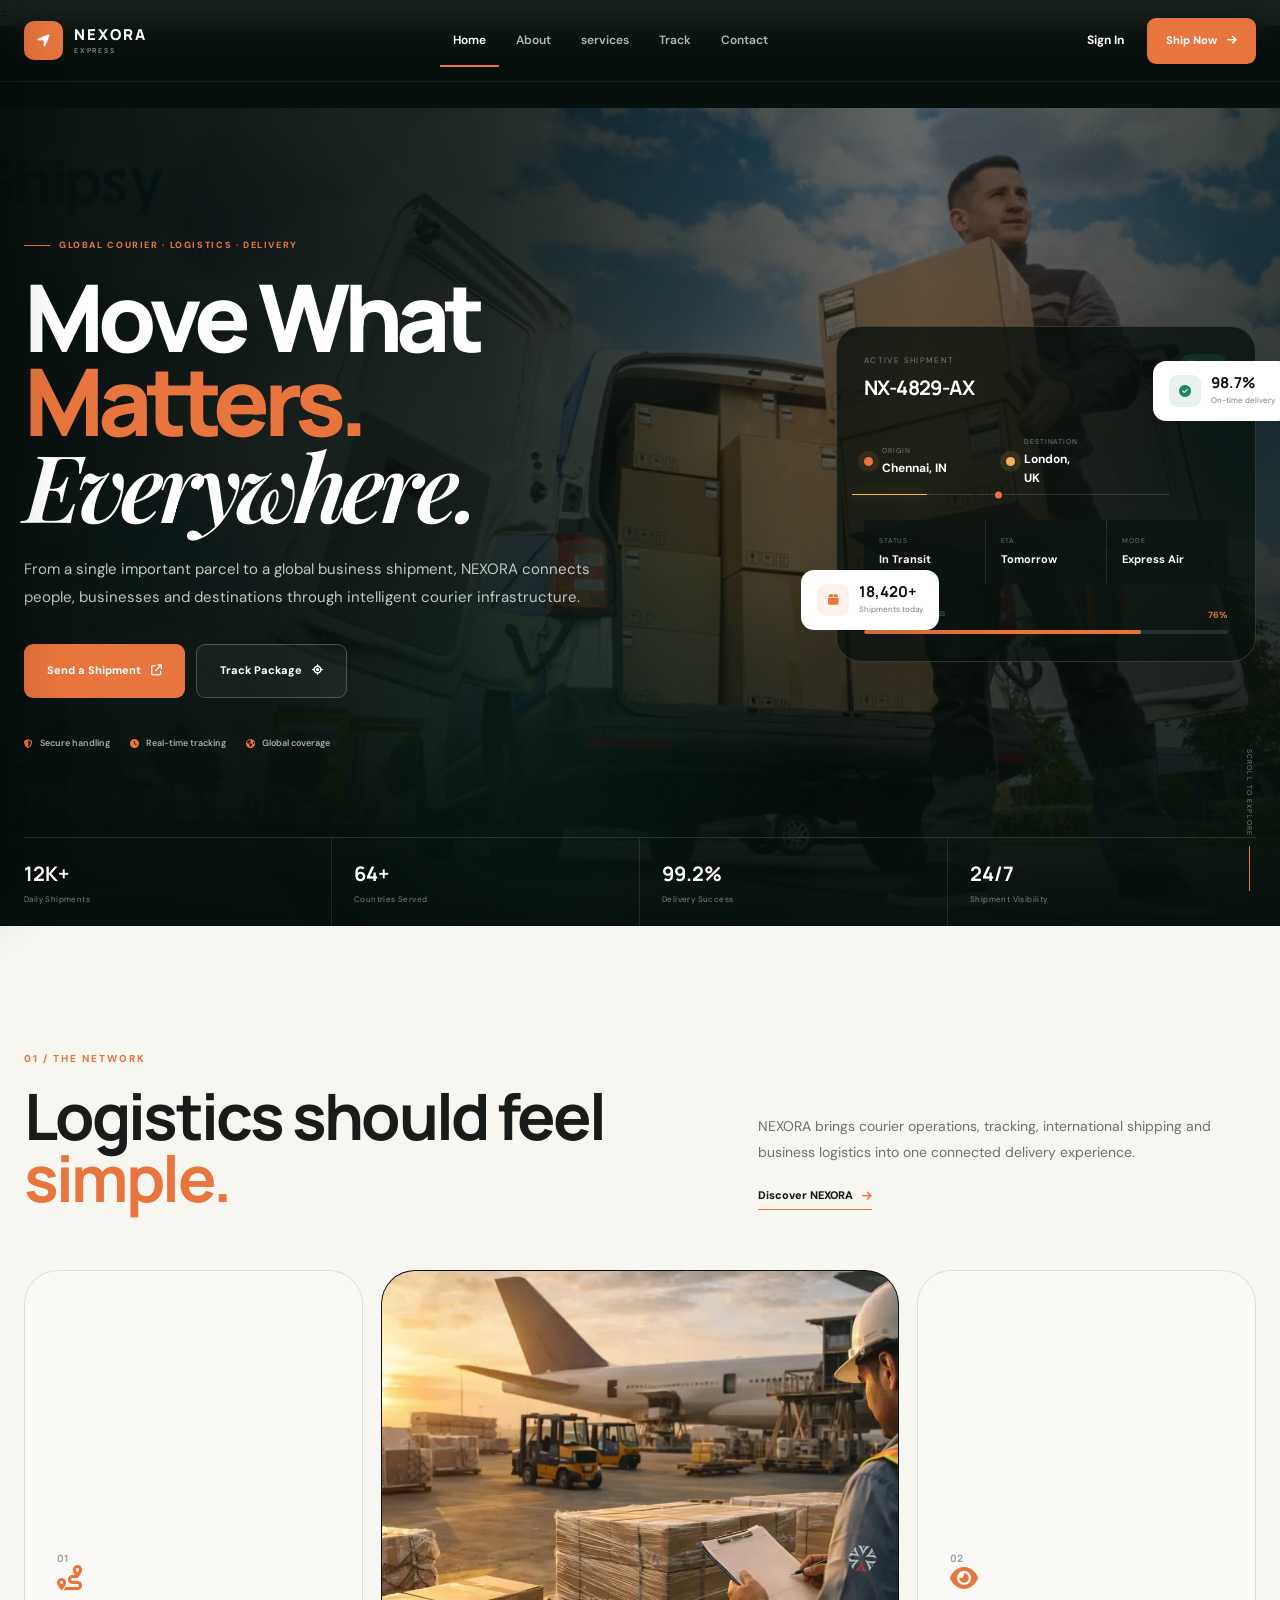
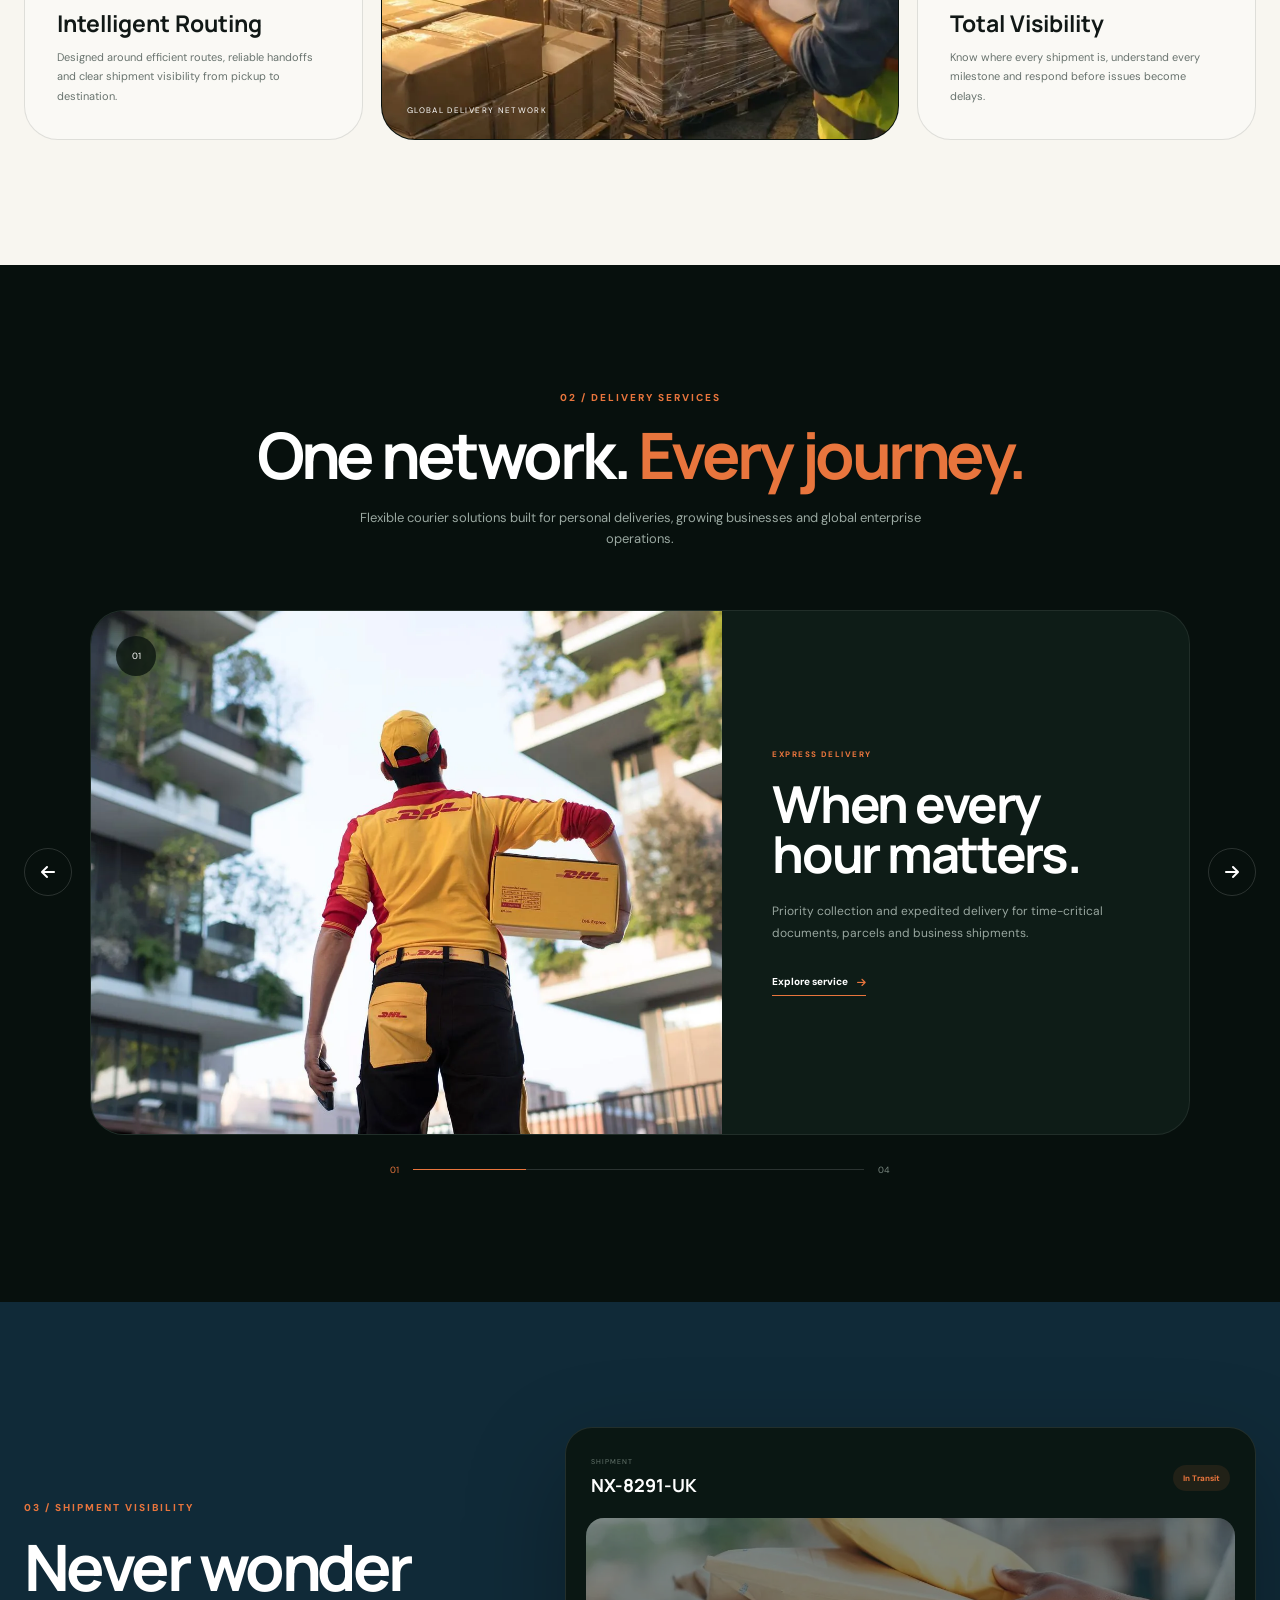
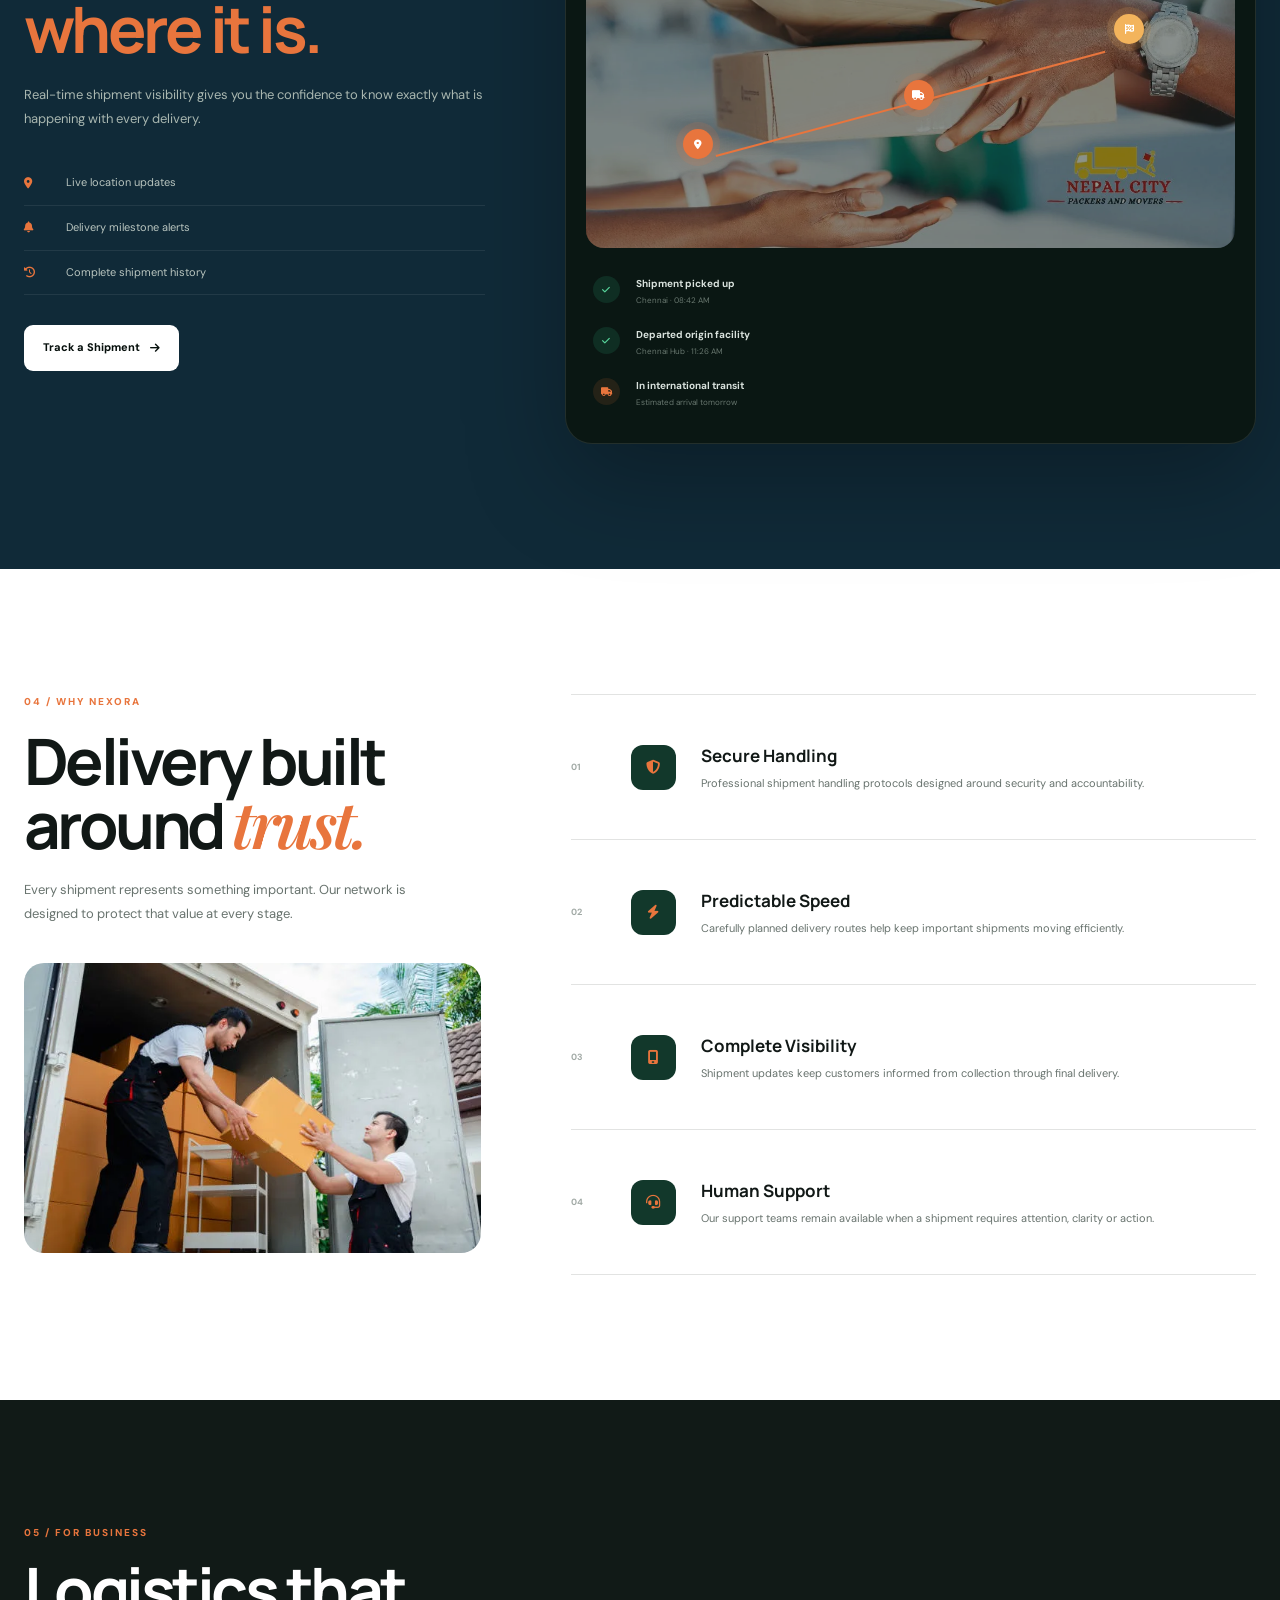
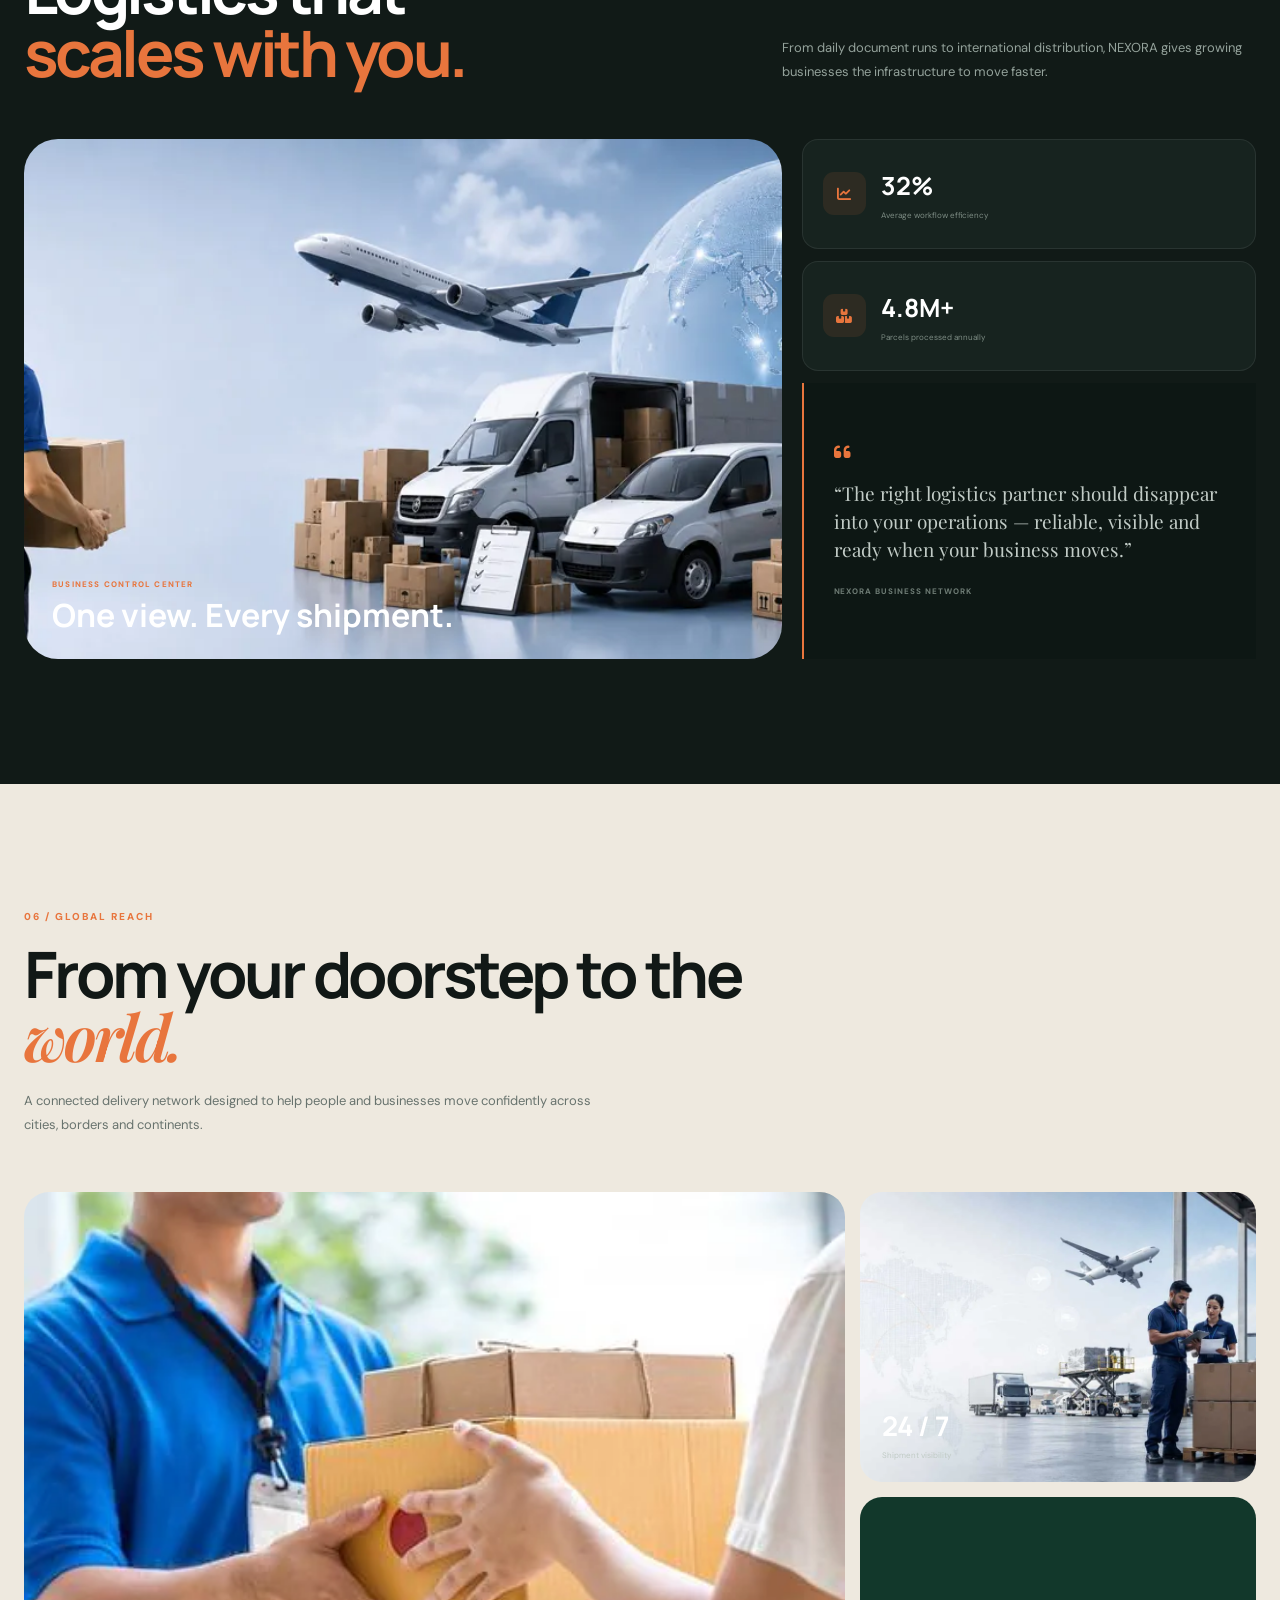
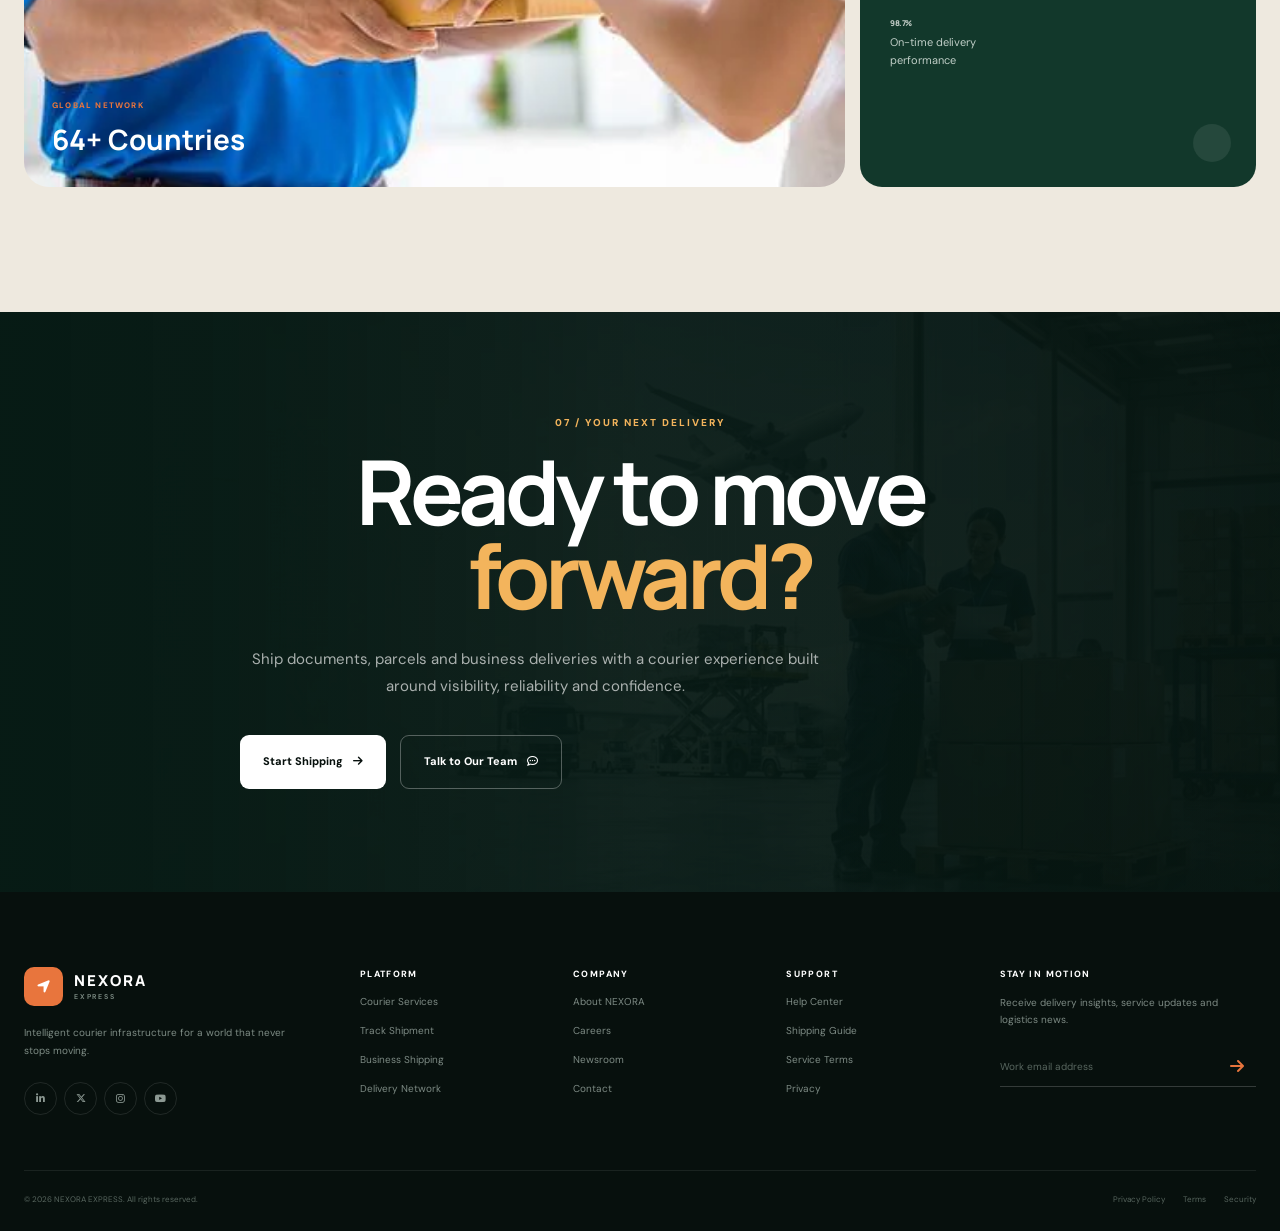
==== commit 7980a8fc: "add" ====
--- a/index.html
+++ b/index.html
@@ -286,7 +286,7 @@
 
         <!-- REPLACE IMAGE -->
         <img
-            src="assets/images/hero-courier.jpg"
+            src="assets/h1.webp"
             alt="Professional courier logistics operation"
             class="hero-image"
         >
@@ -346,7 +346,7 @@
                 </a>
 
                 <a
-                    href="track.html"
+                    href="404.html"
                     class="secondary-btn large"
                 >
                     Track Package
@@ -590,7 +590,7 @@
                 </p>
 
                 <a
-                    href="about.html"
+                    href="404.html"
                     class="text-link"
                 >
                     Discover NEXORA
@@ -631,7 +631,7 @@
 
                     <!-- REPLACE IMAGE -->
                     <img
-                        src="assets/images/logistics-network.jpg"
+                        src="assets/h2.webp"
                         alt="Global logistics network"
                         loading="lazy"
                     >
@@ -720,7 +720,7 @@
 
                         <!-- REPLACE IMAGE -->
                         <img
-                            src="assets/images/express-delivery.jpg"
+                            src="assets/h3.webp"
                             alt="Express courier delivery"
                             loading="lazy"
                         >
@@ -765,7 +765,7 @@
 
                         <!-- REPLACE IMAGE -->
                         <img
-                            src="assets/images/international-courier.jpg"
+                            src="assets/h4.webp"
                             alt="International courier shipment"
                             loading="lazy"
                         >
@@ -809,7 +809,7 @@
 
                         <!-- REPLACE IMAGE -->
                         <img
-                            src="assets/images/business-logistics.jpg"
+                            src="assets/h5.webp"
                             alt="Business logistics service"
                             loading="lazy"
                         >
@@ -853,7 +853,7 @@
 
                         <!-- REPLACE IMAGE -->
                         <img
-                            src="assets/images/same-day-delivery.jpg"
+                            src="assets/h6.webp"
                             alt="Same day courier delivery"
                             loading="lazy"
                         >
@@ -982,7 +982,7 @@
 
 
             <a
-                href="track.html"
+                href="404.html"
                 class="light-btn"
             >
                 Track a Shipment
@@ -1019,7 +1019,7 @@
 
                     <!-- REPLACE IMAGE -->
                     <img
-                        src="assets/images/tracking-map.jpg"
+                        src="assets/h7.webp"
                         alt="Courier shipment tracking map"
                         loading="lazy"
                     >
@@ -1142,7 +1142,7 @@
 
                     <!-- REPLACE IMAGE -->
                     <img
-                        src="assets/images/courier-professional.jpg"
+                        src="assets/h8.webp"
                         alt="Professional courier handling shipment"
                         loading="lazy"
                     >
@@ -1309,7 +1309,7 @@
 
                 <!-- REPLACE IMAGE -->
                 <img
-                    src="assets/images/business-shipping.jpg"
+                    src="assets/h9.webp"
                     alt="Business shipping and logistics"
                     loading="lazy"
                 >
@@ -1435,7 +1435,7 @@
 
                 <!-- REPLACE IMAGE -->
                 <img
-                    src="assets/images/global-logistics.jpg"
+                    src="assets/h10.webp"
                     alt="Global courier network"
                     loading="lazy"
                 >
@@ -1452,7 +1452,7 @@
 
                 <!-- REPLACE IMAGE -->
                 <img
-                    src="assets/images/courier-package.jpg"
+                    src="assets/h11.webp"
                     alt="Courier package delivery"
                     loading="lazy"
                 >
@@ -1503,7 +1503,7 @@
 
         <!-- REPLACE IMAGE -->
         <img
-            src="assets/images/courier-road.jpg"
+            src="assets/h11.webp"
             alt="Courier vehicle on the road"
             loading="lazy"
         >
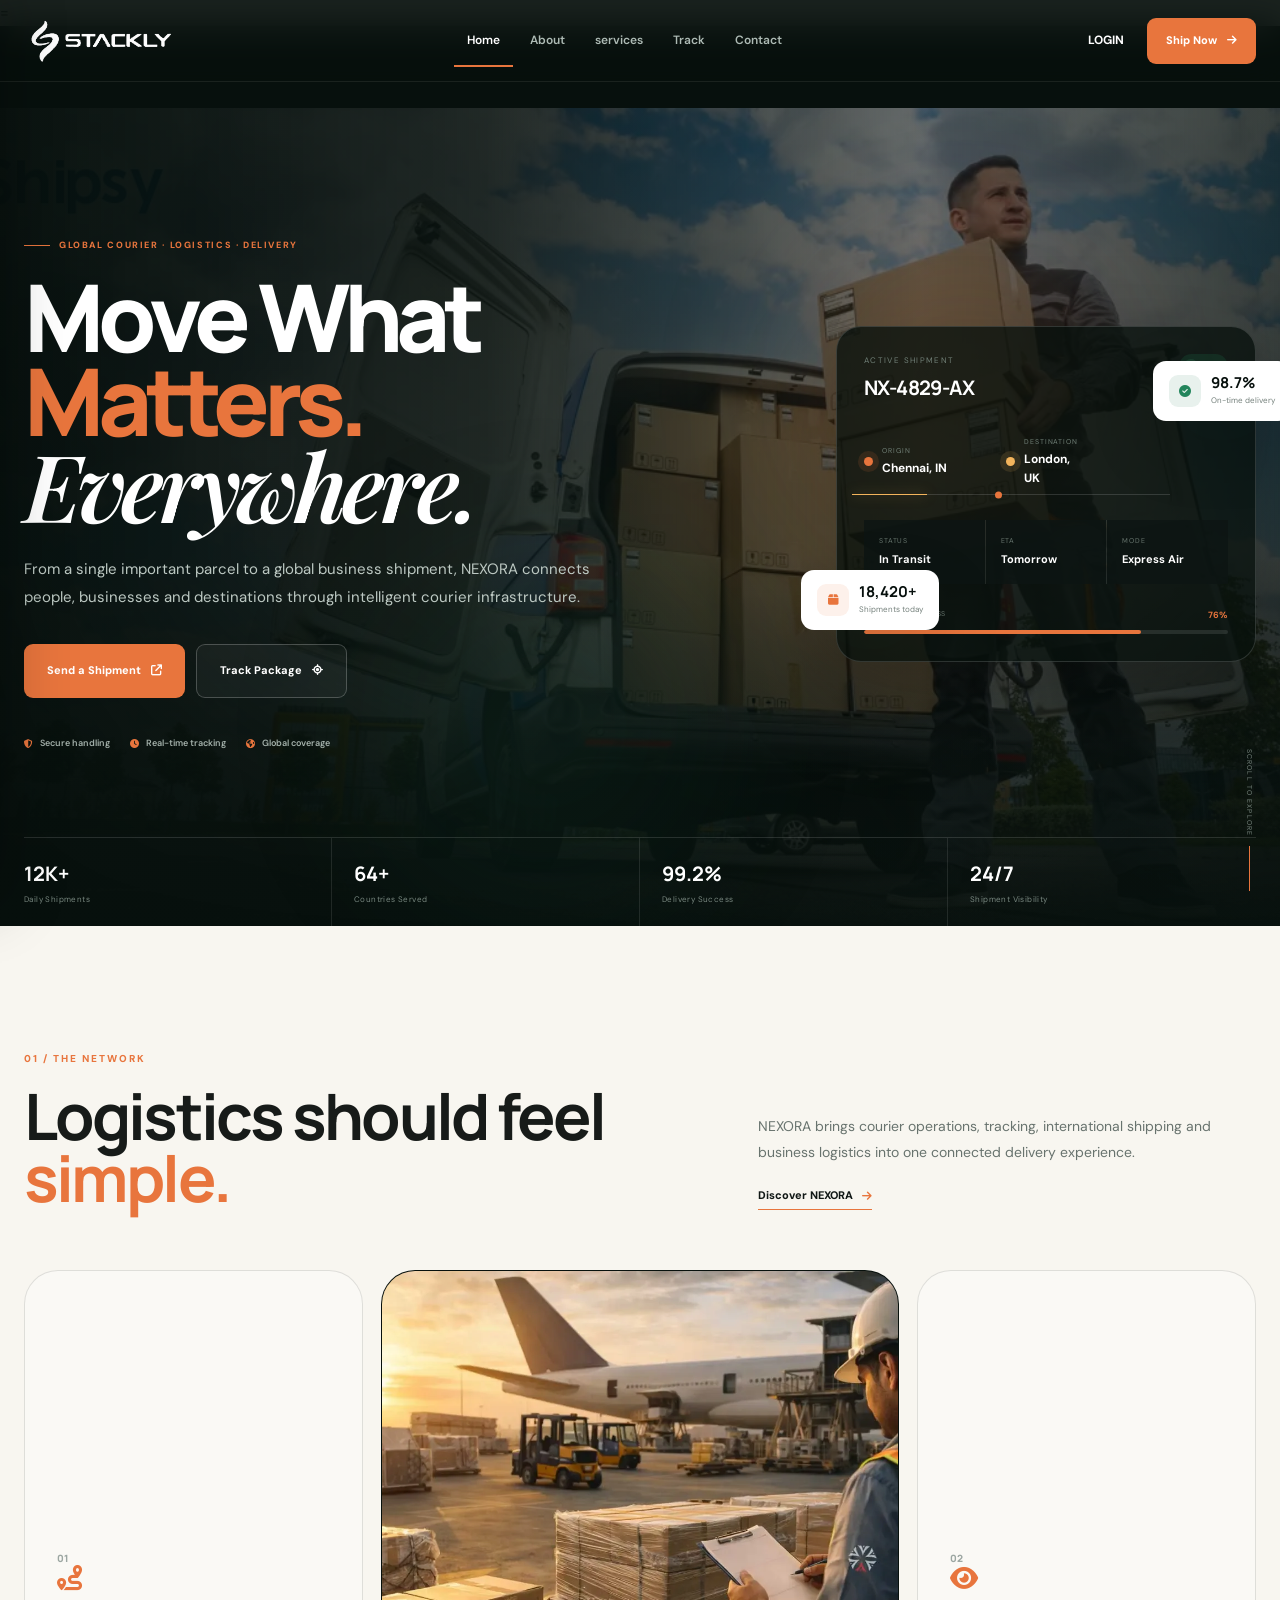
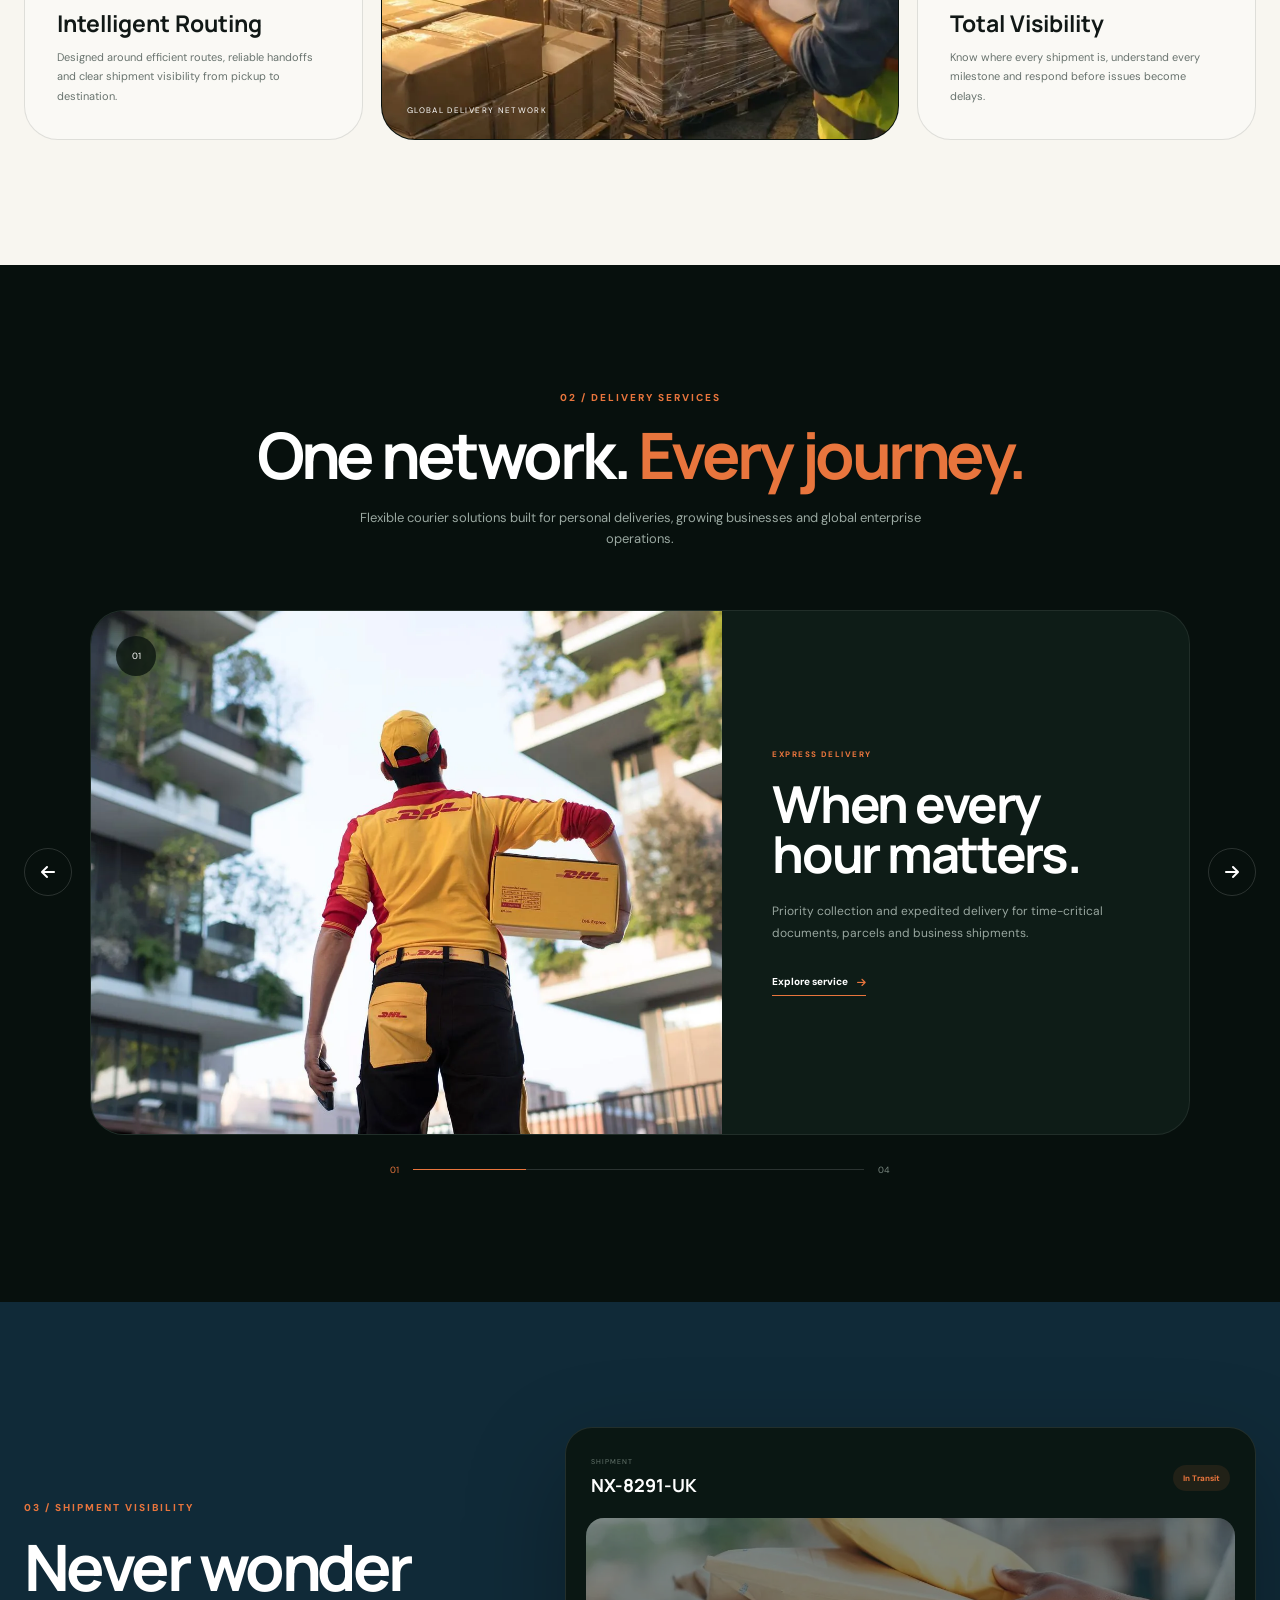
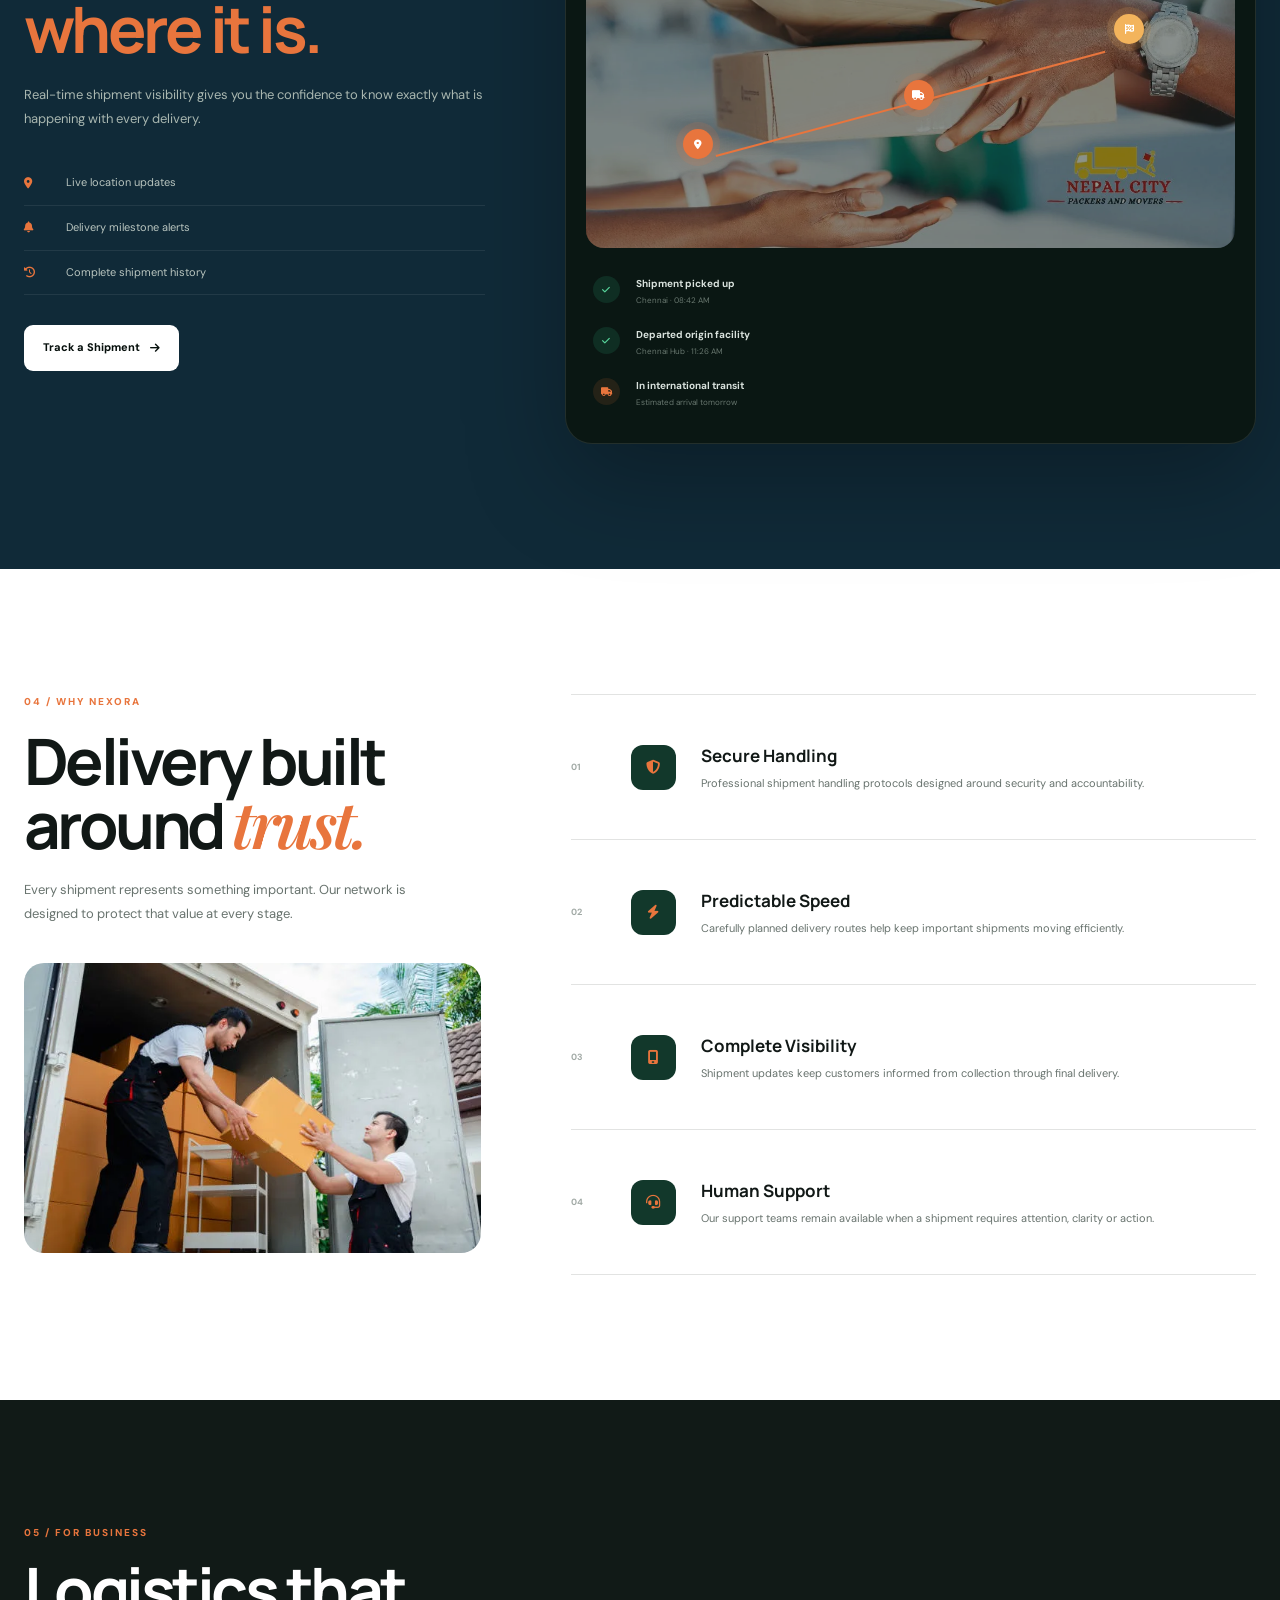
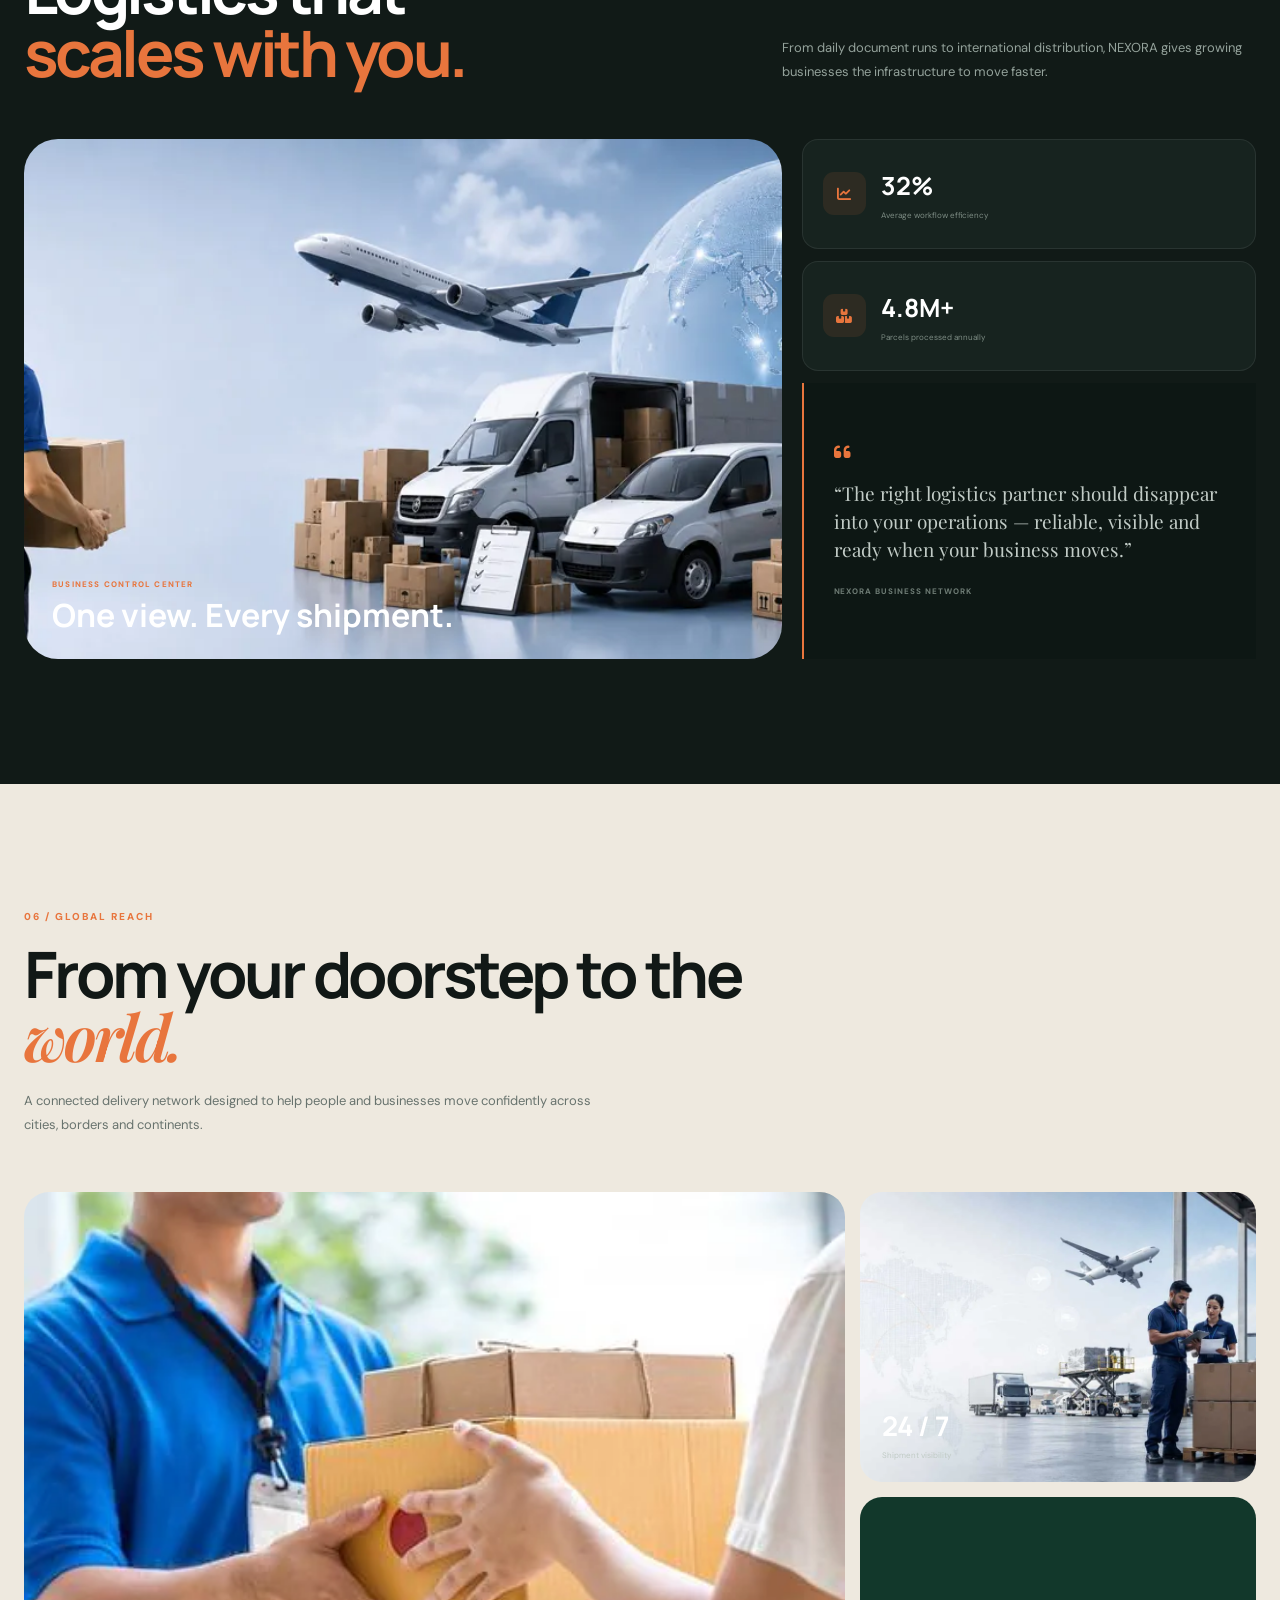
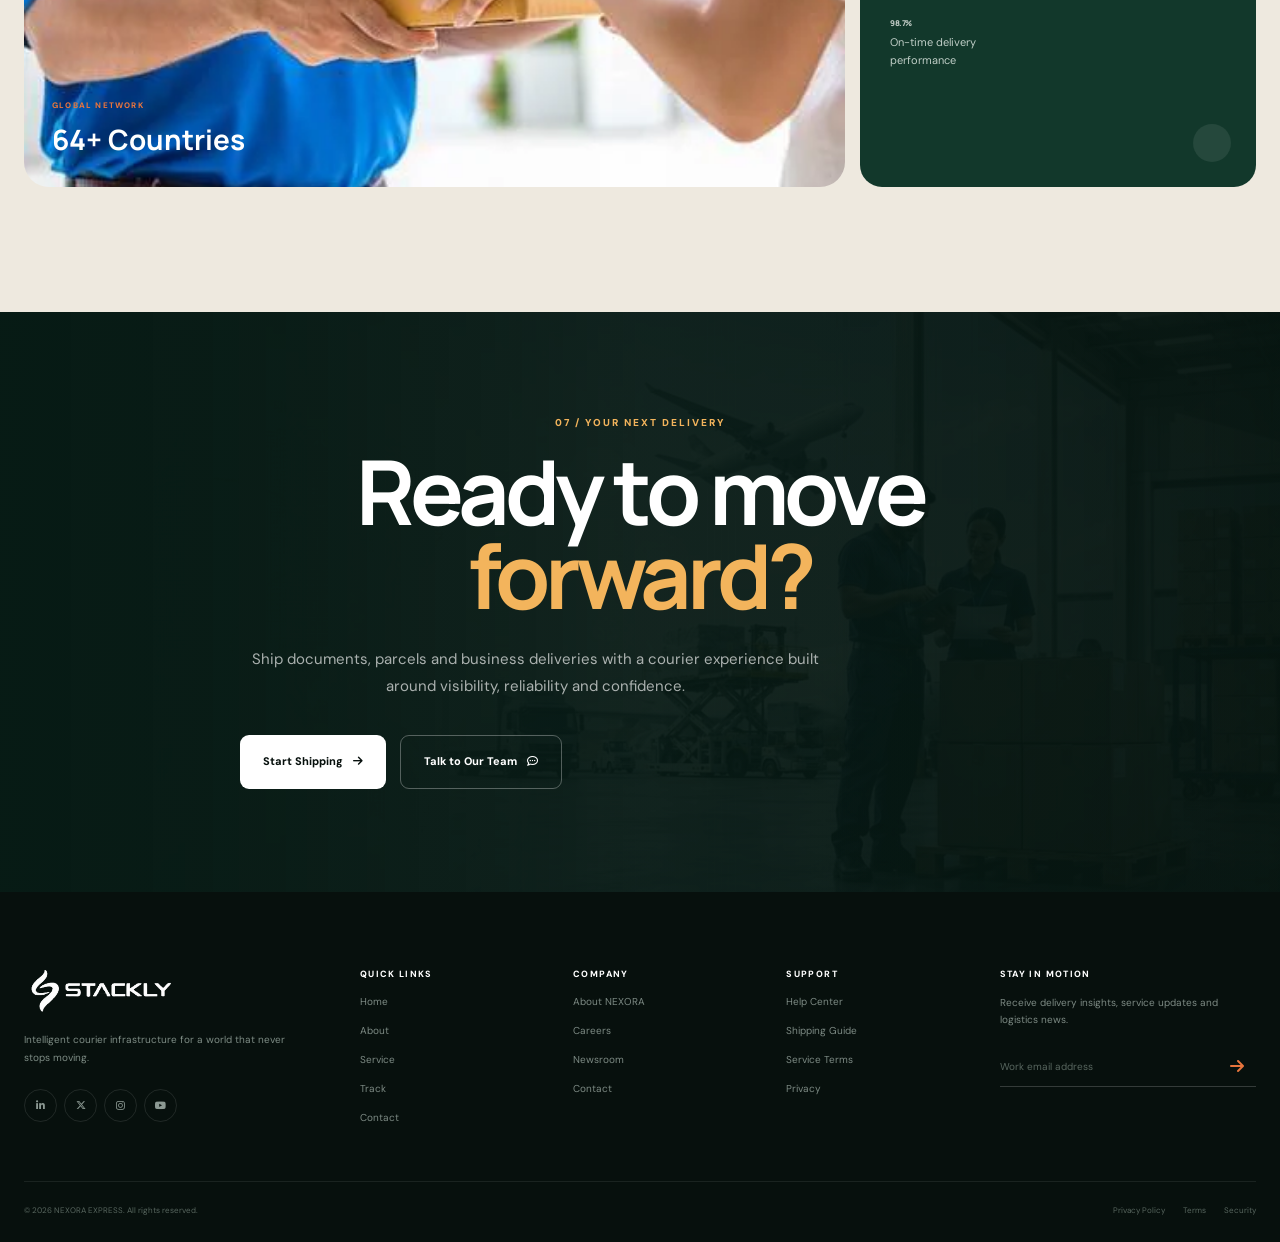
==== commit 8586b8b3: "add" ====
--- a/index.html
+++ b/index.html
@@ -108,19 +108,9 @@
 <header class="site-header" id="siteHeader">
 
     <nav class="navbar">
-
-        <a href="index.html" class="brand-logo">
-
-            <span class="brand-icon">
-                <i class="fa-solid fa-location-arrow"></i>
-            </span>
-
-            <span class="brand-copy">
-                <strong>NEXORA</strong>
-                <small>EXPRESS</small>
-            </span>
-
-        </a>
+<a href="index.html" class="brand-logo">
+    <img src="assets/logo.webp" alt="NEXORA EXPRESS Logo">
+</a>
 
 
         <div class="desktop-navigation">
@@ -159,7 +149,7 @@
                 type="button"
                 data-login-open
             >
-                Sign In
+                LOGIN
             </button>
 
             <a
@@ -198,18 +188,9 @@
 
     <div class="drawer-header">
 
-        <a href="index.html" class="drawer-logo">
-
-            <span class="brand-icon">
-                <i class="fa-solid fa-location-arrow"></i>
-            </span>
-
-            <span>
-                <strong>NEXORA</strong>
-                <small>EXPRESS</small>
-            </span>
-
-        </a>
+       <a href="index.html" class="drawer-logo">
+    <img src="assets/logo.webp" alt="SWIFTGO Logo">
+</a>
 
         <button
             class="drawer-close"
@@ -234,7 +215,7 @@
             About
         </a>
 
-        <a href="services.html" class="drawer-link">
+        <a href="service.html" class="drawer-link">
             <span>03</span>
             Services
         </a>
@@ -254,21 +235,35 @@
 
     <div class="drawer-bottom">
 
-        <p>
-            Global logistics infrastructure built
-            around speed, visibility and trust.
-        </p>
-
-        <button
-            type="button"
-            class="drawer-login"
-            data-login-open
-        >
-            Sign In
-            <i class="fa-solid fa-arrow-right"></i>
-        </button>
+    <div class="drawer-contact">
+
+        <div class="drawer-contact-item">
+            <i class="fa-solid fa-location-dot"></i>
+            <span>Chennai, Tamil Nadu, India</span>
+        </div>
+
+        <div class="drawer-contact-item">
+            <i class="fa-solid fa-phone"></i>
+            <span>+91 90000 00000</span>
+        </div>
+
+        <div class="drawer-contact-item">
+            <i class="fa-solid fa-envelope"></i>
+            <span>hello@swiftgo.com</span>
+        </div>
 
     </div>
+
+    <button
+        type="button"
+        class="drawer-login"
+        data-login-open
+    >
+        LOGIN
+        <i class="fa-solid fa-arrow-right"></i>
+    </button>
+
+</div>
 
 </aside>
 
@@ -1573,18 +1568,9 @@
 
             <div class="footer-brand">
 
-                <a href="index.html" class="brand-logo footer-logo">
-
-                    <span class="brand-icon">
-                        <i class="fa-solid fa-location-arrow"></i>
-                    </span>
-
-                    <span class="brand-copy">
-                        <strong>NEXORA</strong>
-                        <small>EXPRESS</small>
-                    </span>
-
-                </a>
+             <a href="index.html" class="brand-logo footer-logo">
+    <img src="assets/logo.webp" alt="NEXORA EXPRESS Logo">
+</a>
 
 
                 <p>
@@ -1619,23 +1605,27 @@
             <div class="footer-column">
 
                 <h4>
-                    PLATFORM
+                    QUICK LINKS
                 </h4>
 
-                <a href="services.html">
-                    Courier Services
+                <a href="index.html">
+                    Home
                 </a>
 
+                <a href="about.html">
+                    About
+                </a>
+
+                <a href="service.html">
+                    Service
+                </a>
+
                 <a href="track.html">
-                    Track Shipment
+                    Track
                 </a>
 
-                <a href="404.html">
-                    Business Shipping
-                </a>
-
-                <a href="404.html">
-                    Delivery Network
+                <a href="contact.html">
+                    Contact
                 </a>
 
             </div>
@@ -1791,7 +1781,7 @@
 
             <!-- REPLACE IMAGE -->
             <img
-                src="assets/images/login-courier.jpg"
+                src="assets/l1.webp"
                 alt="NEXORA secure delivery network"
             >
 
--- a/css/style.css
+++ b/css/style.css
@@ -12090,4 +12090,82 @@
     body.contact-page .location-item > i {
         transition: none;
     }
-}+}
+
+
+
+.brand-logo {
+    display: flex;
+    align-items: center;
+    justify-content: center;
+    text-decoration: none;
+    width: 150px;
+    height: auto;
+}
+
+.brand-logo img {
+    display: block;
+    width: 100%;
+    max-width: 150px;
+    height: auto;
+    object-fit: contain;
+}
+
+
+.footer-logo {
+    display: inline-flex;
+    align-items: center;
+    text-decoration: none;
+}
+
+.footer-logo img {
+    display: block;
+    width: 150px;
+    height: auto;
+    object-fit: contain;
+}
+
+
+.drawer-contact {
+    display: flex;
+    flex-direction: column;
+    gap: 10px;
+    margin-bottom: 18px;
+}
+
+.drawer-contact-item {
+    display: flex;
+    align-items: center;
+    gap: 10px;
+
+    color: rgba(255, 255, 255, 0.75);
+    font-size: 12px;
+    line-height: 1.4;
+}
+
+.drawer-contact-item i {
+    width: 16px;
+    color: #f97316;
+    font-size: 13px;
+    flex-shrink: 0;
+}
+
+.drawer-contact-item span {
+    word-break: break-word;
+}
+
+
+.drawer-logo {
+    display: inline-flex;
+    align-items: center;
+    text-decoration: none;
+}
+
+.drawer-logo img {
+    width: 120px;
+    height: auto;
+    display: block;
+    object-fit: contain;
+}
+
+
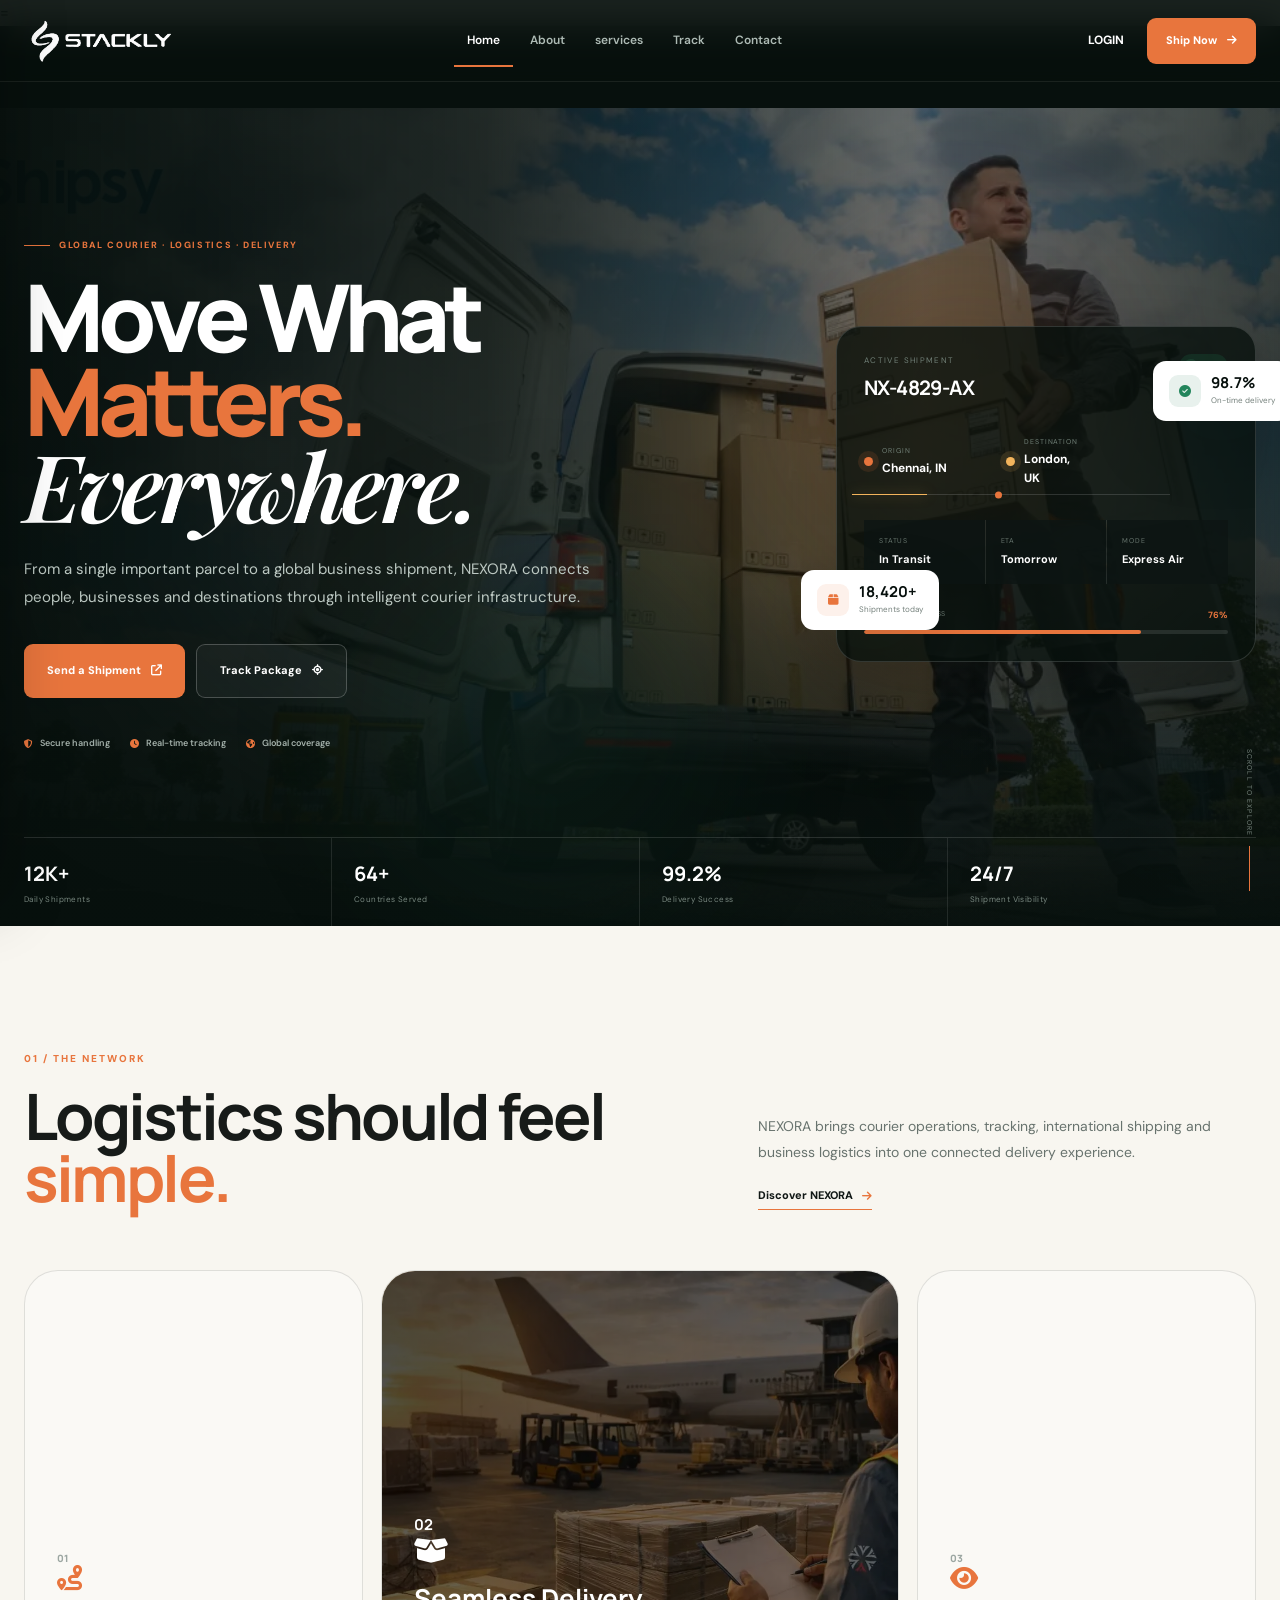
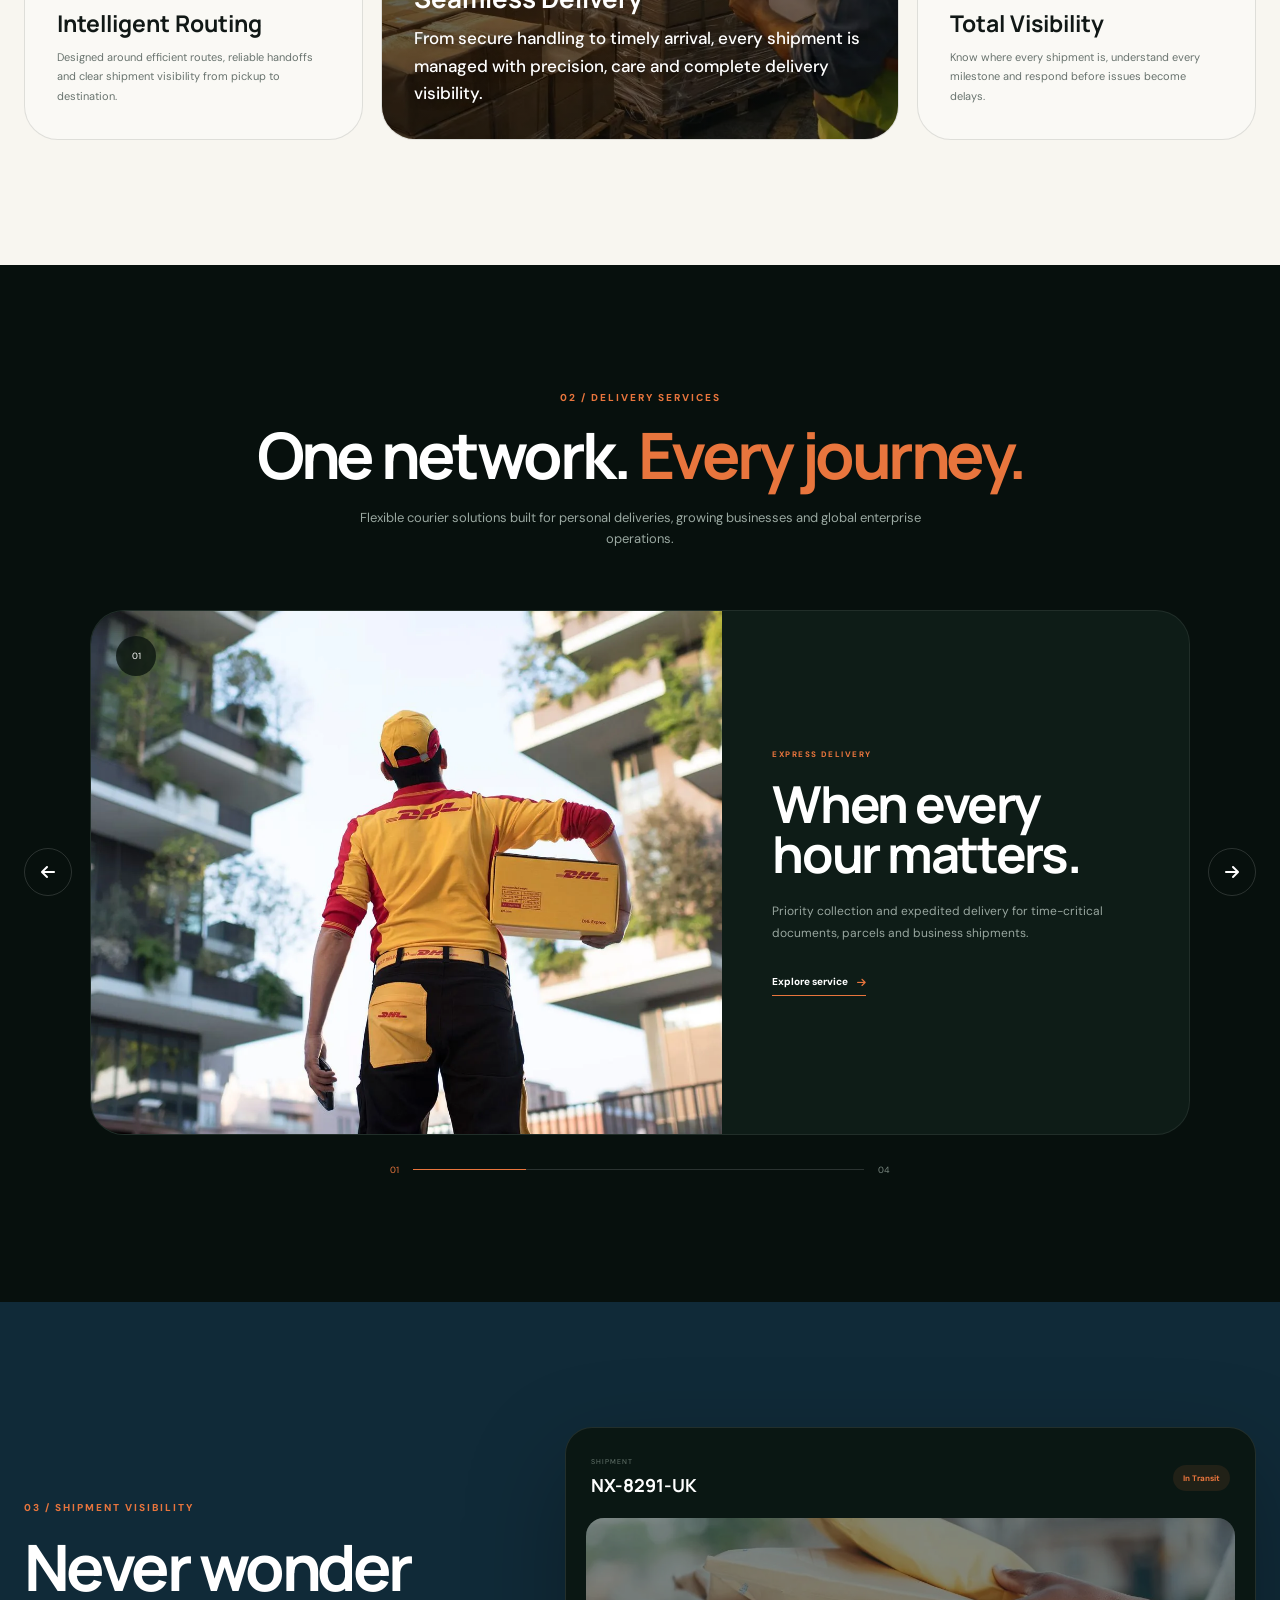
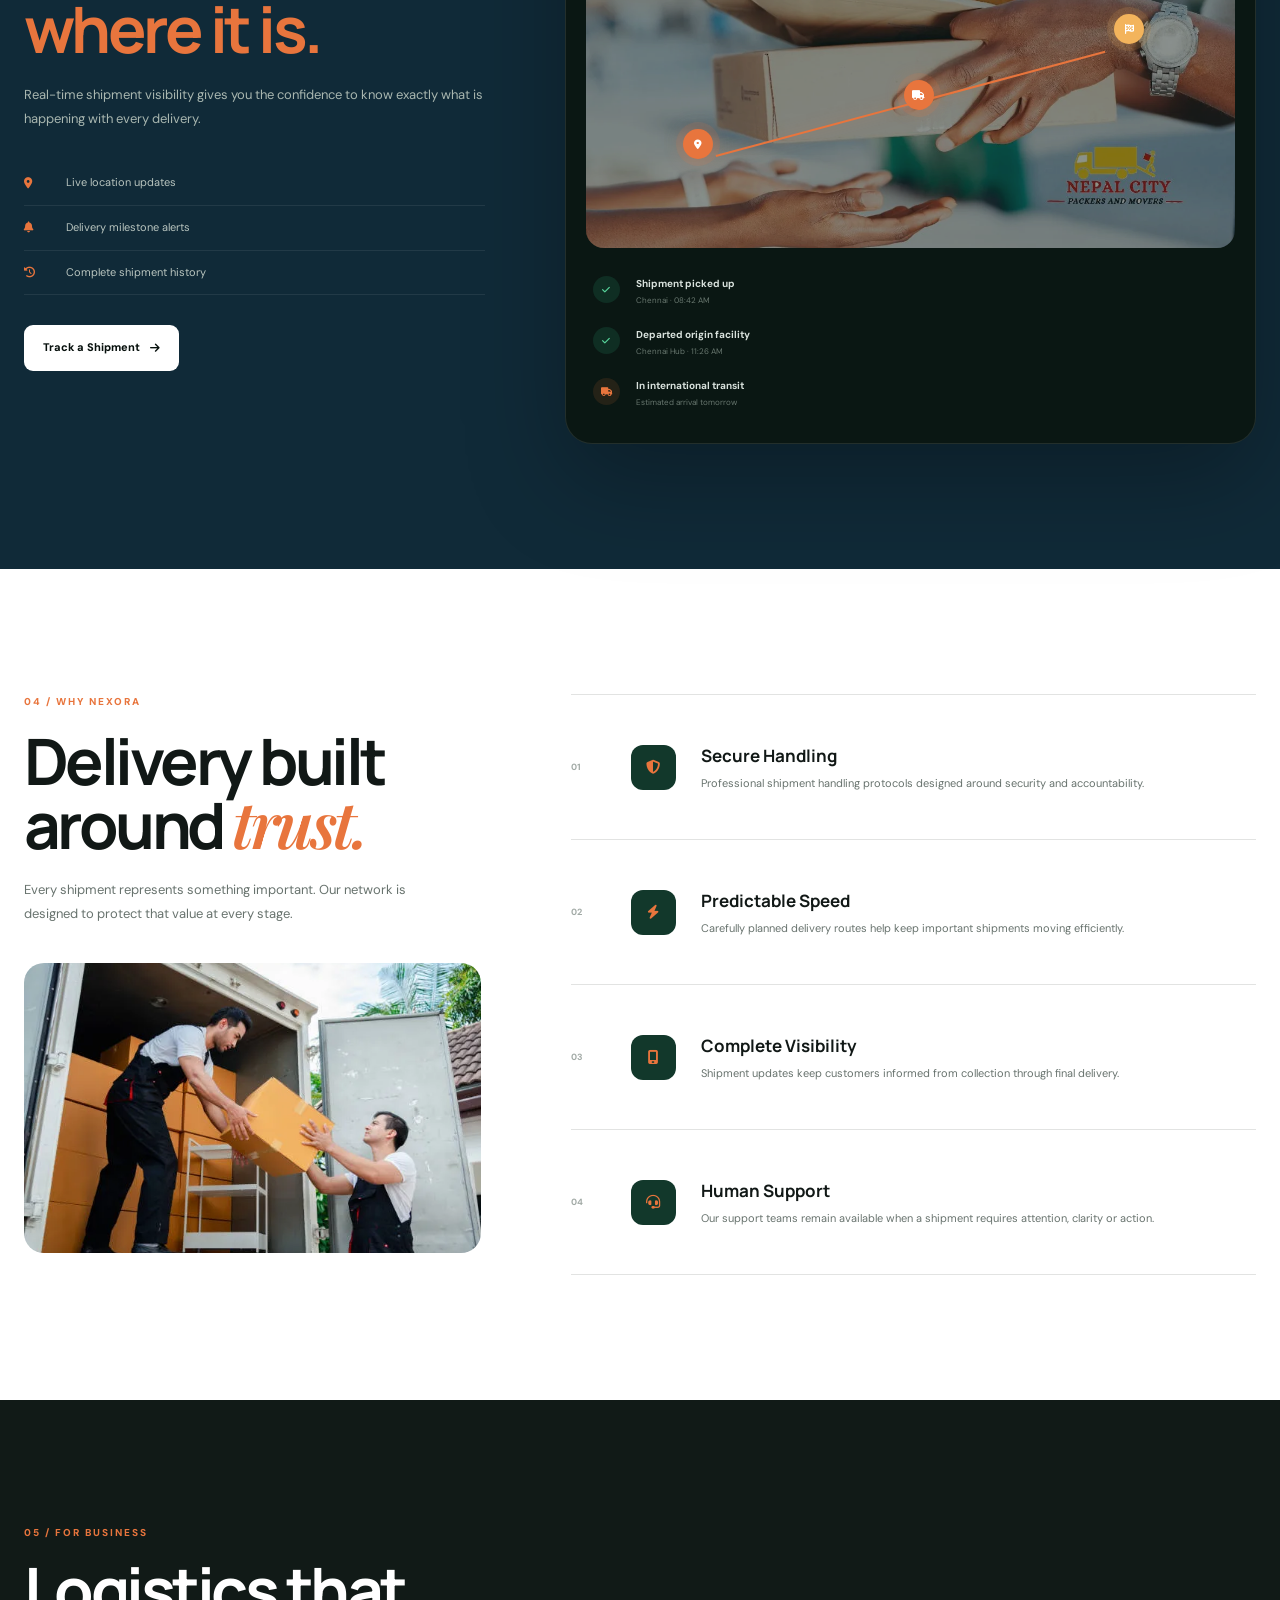
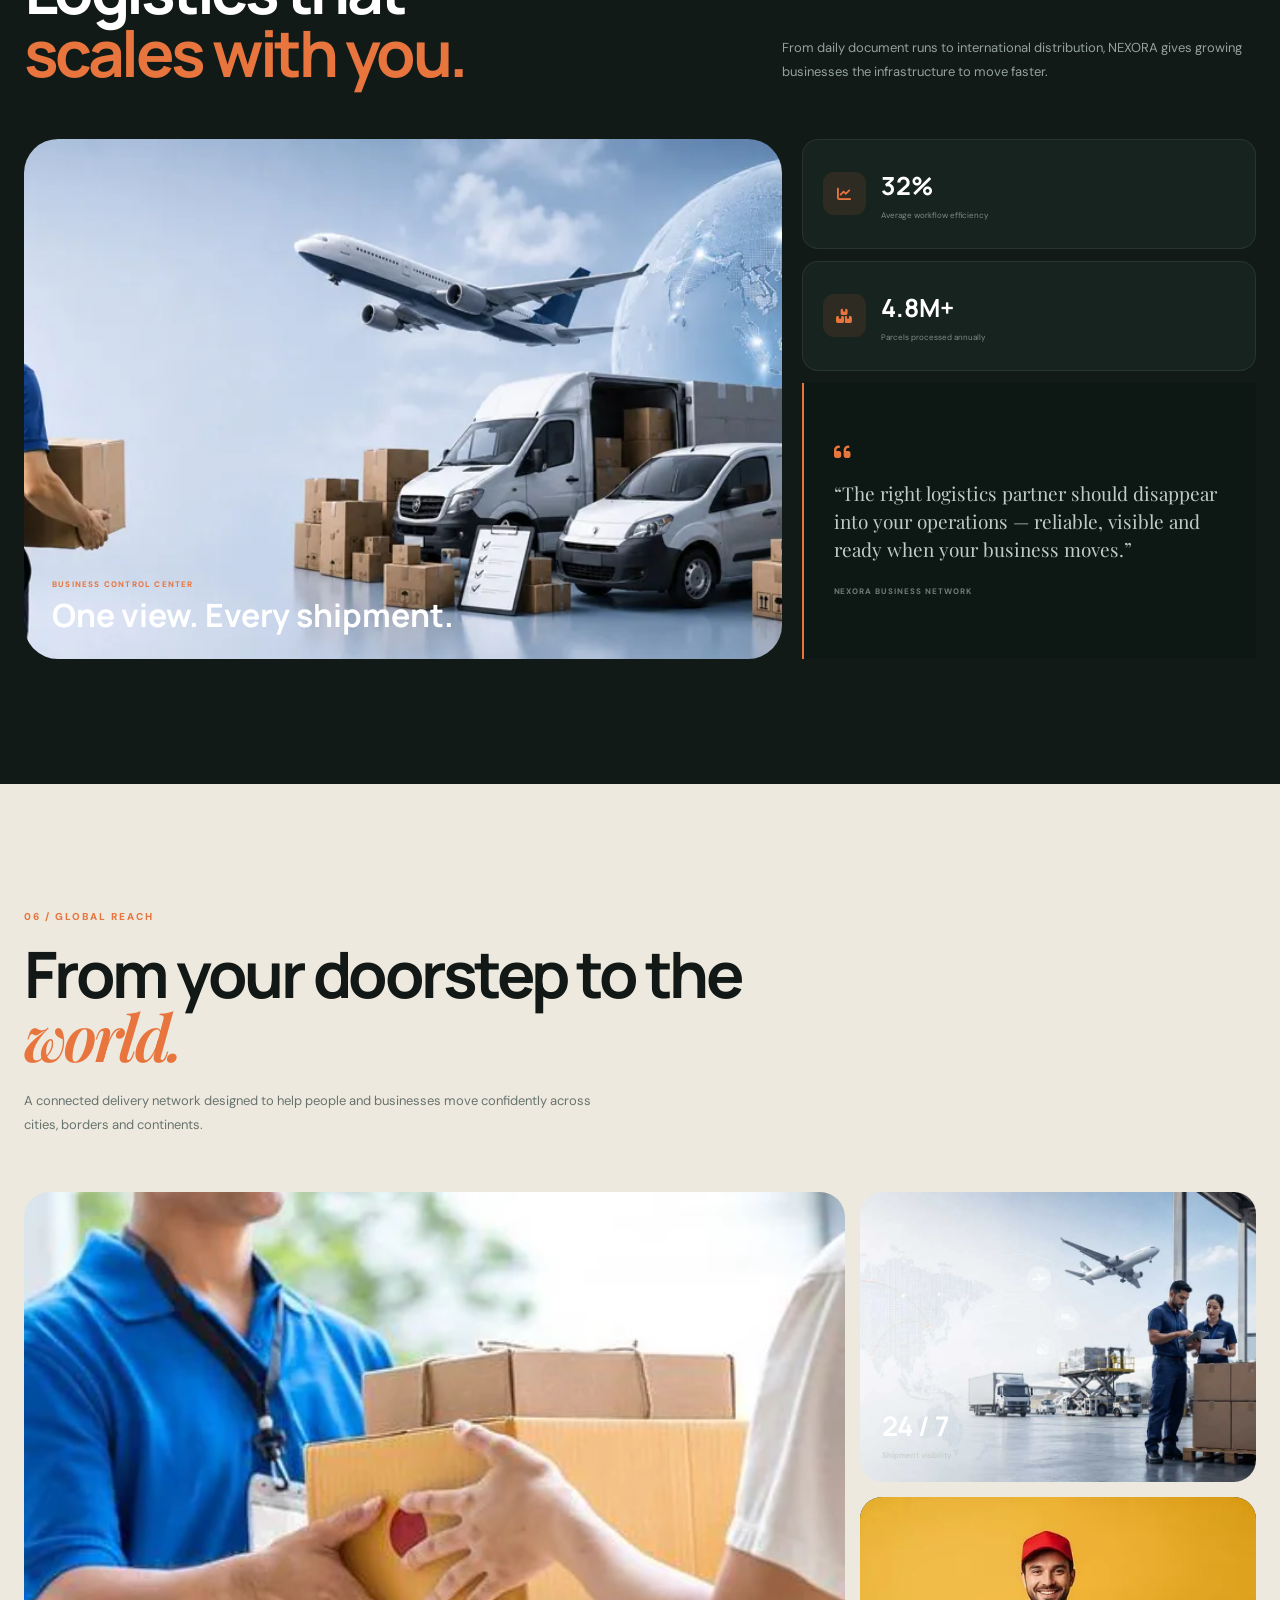
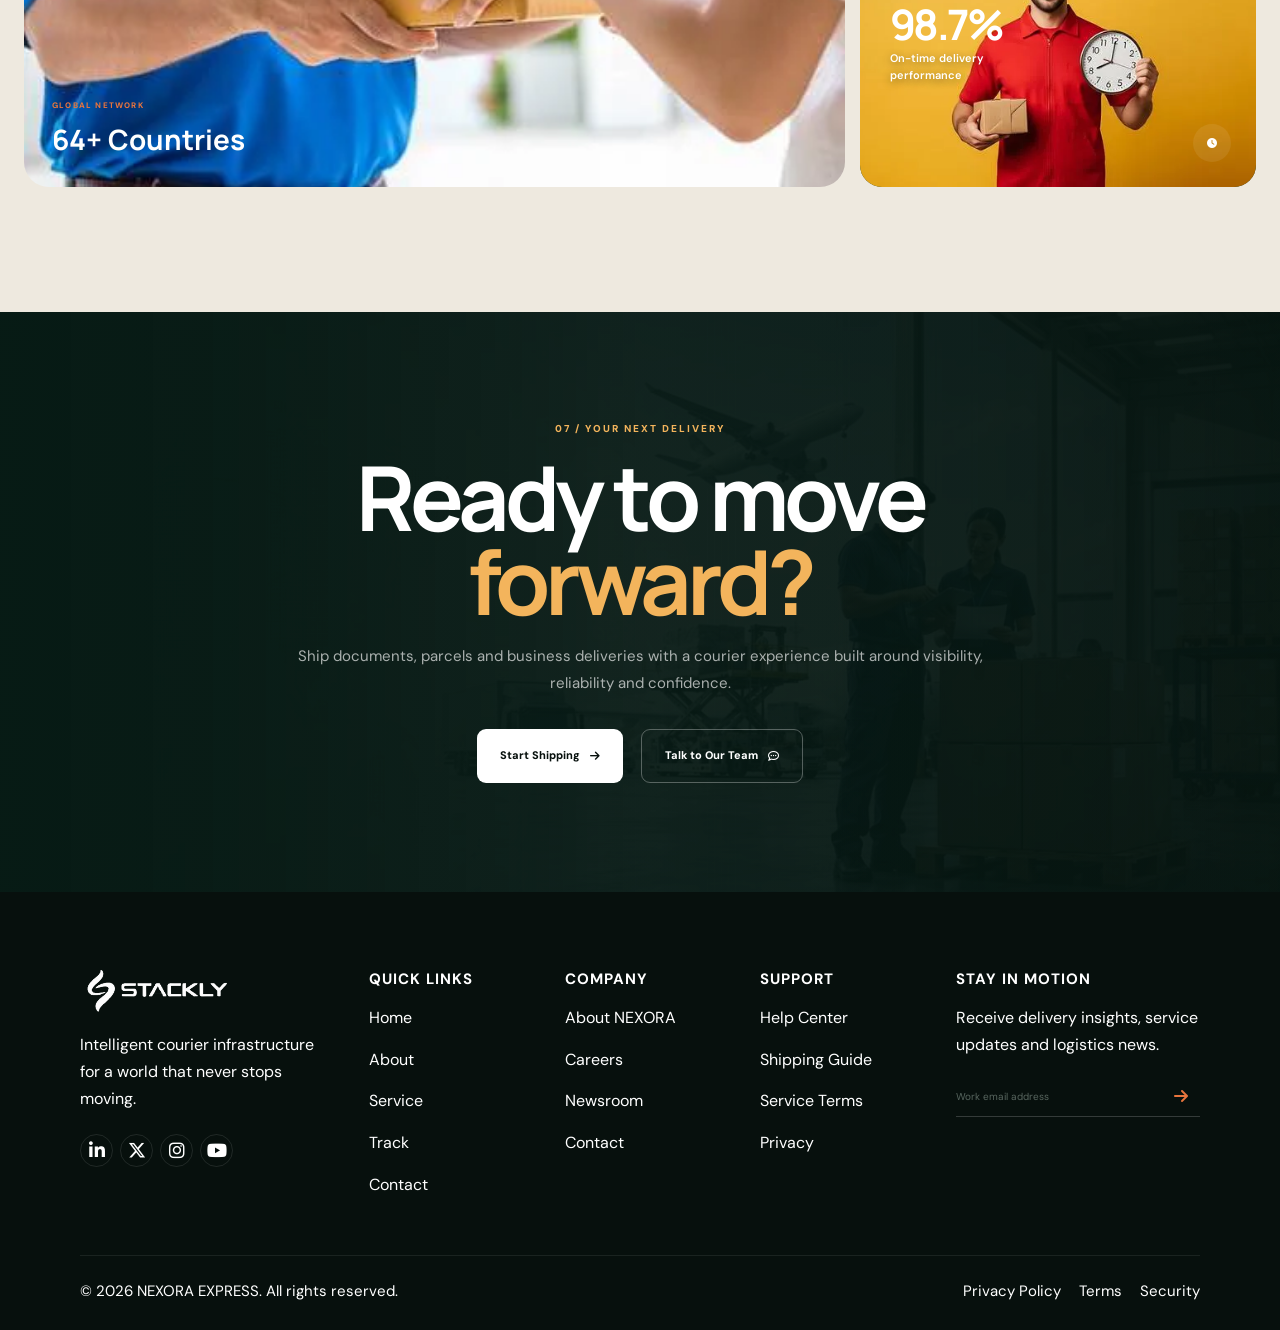
==== commit 673fe247: "add" ====
--- a/index.html
+++ b/index.html
@@ -618,32 +618,37 @@
                 </p>
 
             </article>
-
-
-            <article class="intro-feature featured reveal">
-
-                <div class="intro-image">
-
-                    <!-- REPLACE IMAGE -->
-                    <img
-                        src="assets/h2.webp"
-                        alt="Global logistics network"
-                        loading="lazy"
-                    >
-
-                    <div class="image-caption">
-                        GLOBAL DELIVERY NETWORK
-                    </div>
-
-                </div>
-
-            </article>
+<article class="intro-feature reveal image-feature">
+
+    <div class="feature-bg">
+        <img src="assets/h2.webp" alt="Seamless Delivery">
+    </div>
+
+    <div class="feature-overlay"></div>
+
+    <div class="intro-number">
+        02
+    </div>
+
+    <i class="fa-solid fa-box-open"></i>
+
+    <h3>
+        Seamless Delivery
+    </h3>
+
+    <p>
+        From secure handling to timely arrival,
+        every shipment is managed with precision,
+        care and complete delivery visibility.
+    </p>
+
+</article>
 
 
             <article class="intro-feature reveal">
 
                 <div class="intro-number">
-                    02
+                    03
                 </div>
 
                 <i class="fa-solid fa-eye"></i>
@@ -1465,20 +1470,24 @@
             </div>
 
 
-            <div class="mosaic-small dark reveal">
-
-                <span class="mosaic-number">
-                    98.7%
-                </span>
-
-                <p>
-                    On-time delivery
-                    performance
-                </p>
-
-                <i class="fa-solid fa-arrow-up-right"></i>
-
-            </div>
+           <div class="mosaic-small dark reveal">
+
+    <div class="mosaic-bg">
+        <img src="assets/h12.webp" alt="On-time delivery">
+    </div>
+
+    <span class="mosaic-number">
+        98.7%
+    </span>
+
+    <p>
+        On-time delivery
+        performance
+    </p>
+
+   <i class="fa-solid fa-clock"></i>
+
+</div>
 
         </div>
 
--- a/css/style.css
+++ b/css/style.css
@@ -12169,3 +12169,992 @@
 }
 
 
+.mosaic-small.dark {
+    position: relative;
+    overflow: hidden;
+    isolation: isolate;
+}
+
+/* Background Image */
+.mosaic-small .mosaic-bg {
+    position: absolute;
+    inset: 0;
+    z-index: -1;
+}
+
+.mosaic-small .mosaic-bg img {
+    width: 100%;
+    height: 100%;
+    object-fit: cover;
+    display: block;
+    transition: transform 0.6s ease;
+}
+
+/* Content */
+.mosaic-small .mosaic-number,
+.mosaic-small p,
+.mosaic-small i {
+    position: relative;
+    z-index: 2;
+}
+
+/* Hover image zoom */
+.mosaic-small.dark:hover .mosaic-bg img {
+    transform: scale(1.06);
+}
+
+
+.mosaic-small .mosaic-number {
+    color: #ffffff;
+    font-size: 42px;
+    font-weight: 700;
+    line-height: 1;
+    display: block;
+}
+
+.mosaic-small p {
+    color: #ffffff;
+    font-size: 18px;
+    font-weight: 600;
+    line-height: 1.5;
+    margin-top: 14px;
+}
+
+
+.mosaic-small p {
+    color: #ffffff !important;
+    font-size: 20px;
+    font-weight: 600;
+    line-height: 1.5;
+    opacity: 1;
+    text-shadow: 0 2px 8px rgba(0, 0, 0, 0.45);
+    position: relative;
+    z-index: 5;
+}
+
+
+
+.image-feature {
+    position: relative;
+    overflow: hidden;
+    isolation: isolate;
+}
+
+.feature-bg {
+    position: absolute;
+    inset: 0;
+    z-index: -2;
+}
+
+.feature-bg img {
+    width: 100%;
+    height: 100%;
+    object-fit: cover;
+    display: block;
+    transition: transform 0.6s ease;
+}
+
+.feature-overlay {
+    position: absolute;
+    inset: 0;
+    background: linear-gradient(
+        135deg,
+        rgba(0, 0, 0, 0.72),
+        rgba(0, 0, 0, 0.42)
+    );
+    z-index: -1;
+}
+
+.image-feature:hover .feature-bg img {
+    transform: scale(1.08);
+}
+
+.image-feature .intro-number,
+.image-feature i,
+.image-feature h3,
+.image-feature p {
+    position: relative;
+    z-index: 2;
+}
+
+
+
+.image-feature .intro-number {
+    color: #ffffff !important;
+    font-size: 15px;
+    font-weight: 700;
+    position: relative;
+    z-index: 5;
+}
+
+.image-feature > i {
+    color: #ffffff !important;
+    font-size: 28px;
+    position: relative;
+    z-index: 5;
+}
+
+.image-feature h3 {
+    color: #ffffff !important;
+    font-size: 26px;
+    font-weight: 700;
+    position: relative;
+    z-index: 5;
+}
+
+.image-feature p {
+    color: #ffffff !important;
+    font-size: 17px;
+    font-weight: 500;
+    line-height: 1.6;
+    opacity: 1 !important;
+    position: relative;
+    z-index: 5;
+    text-shadow: 0 2px 8px rgba(0, 0, 0, 0.5);
+}
+
+
+
+
+.cta-content {
+    text-align: center;
+    margin-left: auto;
+    margin-right: auto;
+}
+
+.cta-content p {
+    max-width: 700px;
+    margin: 20px auto 0;
+    text-align: center;
+}
+
+.cta-actions {
+    display: flex;
+    justify-content: center;
+    align-items: center;
+    gap: 18px;
+    margin-top: 32px;
+}
+
+
+.services-hero-bottom {
+    border-top: none !important;
+    border-bottom: none !important;
+    box-shadow: none !important;
+    position: relative;
+}
+
+.services-hero-bottom::before,
+.services-hero-bottom::after {
+    content: none !important;
+    display: none !important;
+}
+
+.services-hero-bottom span {
+    border: none !important;
+}
+
+
+
+.site-footer .container {
+    max-width: 1200px;
+    margin: 0 auto;
+    padding-left: 40px;
+    padding-right: 40px;
+}
+
+.site-footer .footer-main {
+    display: grid;
+    grid-template-columns: 1.3fr 0.8fr 0.8fr 0.8fr 1.3fr;
+    gap: 45px;
+    align-items: start;
+}
+
+.site-footer .footer-brand,
+.site-footer .footer-column,
+.site-footer .footer-newsletter {
+    min-width: 0;
+}
+
+.site-footer .footer-brand p {
+    max-width: 280px;
+}
+
+.site-footer .footer-newsletter p {
+    max-width: 280px;
+}
+
+.site-footer .newsletter-input {
+    max-width: 280px;
+}
+
+.site-footer .footer-bottom {
+    display: flex;
+    justify-content: space-between;
+    align-items: center;
+    gap: 30px;
+}
+
+/* Mobile */
+@media (max-width: 900px) {
+    .site-footer .container {
+        padding-left: 24px;
+        padding-right: 24px;
+    }
+
+    .site-footer .footer-main {
+        grid-template-columns: repeat(2, 1fr);
+        gap: 40px 30px;
+    }
+}
+
+@media (max-width: 600px) {
+    .site-footer .footer-main {
+        grid-template-columns: 1fr;
+        text-align: center;
+    }
+
+    .site-footer .footer-brand,
+    .site-footer .footer-column,
+    .site-footer .footer-newsletter {
+        align-items: center;
+        text-align: center;
+    }
+
+    .site-footer .footer-brand p,
+    .site-footer .footer-newsletter p {
+        margin-left: auto;
+        margin-right: auto;
+    }
+
+    .site-footer .footer-socials {
+        justify-content: center;
+    }
+
+    .site-footer .footer-bottom {
+        flex-direction: column;
+        text-align: center;
+    }
+}
+
+
+
+.site-footer {
+    color: #fff !important;
+}
+
+/* Footer paragraph text */
+.site-footer p {
+    color: #fff !important;
+    font-size: 16px;
+    line-height: 1.7;
+    opacity: 1 !important;
+}
+
+/* Footer column headings */
+.site-footer h4 {
+    color: #fff !important;
+    font-size: 15px;
+    font-weight: 700;
+    letter-spacing: 1px;
+}
+
+/* Footer links */
+.site-footer a {
+    color: #fff !important;
+    font-size: 16px;
+    line-height: 1.8;
+    opacity: 1 !important;
+}
+
+/* Footer links hover */
+.site-footer .footer-column a:hover,
+.site-footer .footer-bottom a:hover {
+    color: #fff !important;
+}
+
+/* Footer bottom text */
+.site-footer .footer-bottom {
+    color: #fff !important;
+    font-size: 15px;
+}
+
+.site-footer .footer-bottom span,
+.site-footer .footer-bottom a {
+    color: #fff !important;
+    font-size: 15px;
+}
+
+/* Social icons */
+.site-footer .footer-socials a {
+    color: #fff !important;
+    font-size: 18px;
+}
+
+
+
+
+/* =========================================================
+   ABOUT INTRO — MOBILE RESPONSIVE
+========================================================= */
+
+@media (max-width: 768px) {
+
+    .about-intro {
+        padding-top: 70px;
+        padding-bottom: 70px;
+    }
+
+    /* Heading */
+    .about-intro .section-heading {
+        display: block;
+        text-align: left;
+        margin-bottom: 45px;
+    }
+
+    .about-intro .section-heading h2 {
+        font-size: clamp(32px, 9vw, 46px);
+        line-height: 1.08;
+        margin-top: 14px;
+    }
+
+    .about-intro .section-heading p {
+        max-width: 100%;
+        margin-top: 20px;
+        font-size: 16px;
+        line-height: 1.7;
+    }
+
+    /* Main content */
+    .about-intro-grid {
+        display: flex;
+        flex-direction: column;
+        gap: 45px;
+    }
+
+    /* Text */
+    .about-intro-copy {
+        width: 100%;
+    }
+
+    .about-intro-copy .large-copy {
+        font-size: 21px;
+        line-height: 1.55;
+        margin-bottom: 22px;
+    }
+
+    .about-intro-copy p:not(.large-copy) {
+        font-size: 16px;
+        line-height: 1.75;
+        margin-bottom: 20px;
+    }
+
+    .about-intro-copy .text-link {
+        display: inline-flex;
+        align-items: center;
+        gap: 9px;
+        margin-top: 8px;
+        font-size: 15px;
+    }
+
+    /* Image */
+    .about-intro-visual {
+        width: 100%;
+        position: relative;
+    }
+
+    .about-image-main {
+        width: 100%;
+        height: 360px;
+        border-radius: 18px;
+        overflow: hidden;
+    }
+
+    .about-image-main img {
+        width: 100%;
+        height: 100%;
+        object-fit: cover;
+        display: block;
+    }
+
+    /* Floating card */
+    .about-image-card {
+        position: absolute;
+        left: 18px;
+        bottom: 18px;
+        width: auto;
+        max-width: 210px;
+        padding: 15px 18px;
+        display: flex;
+        align-items: center;
+        gap: 12px;
+    }
+
+    .about-image-card strong {
+        font-size: 22px;
+    }
+
+    .about-image-card span {
+        font-size: 13px;
+        line-height: 1.4;
+    }
+}
+
+
+/* =========================================================
+   SMALL MOBILE
+========================================================= */
+
+@media (max-width: 480px) {
+
+    .about-intro {
+        padding-top: 55px;
+        padding-bottom: 55px;
+    }
+
+    .about-intro .section-heading {
+        margin-bottom: 35px;
+    }
+
+    .about-intro .section-heading h2 {
+        font-size: 32px;
+        line-height: 1.1;
+    }
+
+    .about-intro .section-heading p {
+        font-size: 15px;
+        line-height: 1.65;
+    }
+
+    .about-intro-grid {
+        gap: 35px;
+    }
+
+    .about-intro-copy .large-copy {
+        font-size: 19px;
+        line-height: 1.5;
+    }
+
+    .about-intro-copy p:not(.large-copy) {
+        font-size: 15px;
+        line-height: 1.7;
+    }
+
+    .about-image-main {
+        height: 300px;
+        border-radius: 15px;
+    }
+
+    .about-image-card {
+        left: 12px;
+        bottom: 12px;
+        padding: 12px 14px;
+        max-width: 185px;
+    }
+
+    .about-image-card strong {
+        font-size: 20px;
+    }
+
+    .about-image-card span {
+        font-size: 12px;
+    }
+}
+
+
+
+/* =========================================================
+   MISSION SECTION — MOBILE RESPONSIVE
+========================================================= */
+
+@media (max-width: 768px) {
+
+    .mission-section {
+        padding-top: 70px;
+        padding-bottom: 70px;
+    }
+
+    .mission-grid {
+        display: flex;
+        flex-direction: column;
+        gap: 45px;
+    }
+
+    /* Mission Image */
+    .mission-visual {
+        width: 100%;
+        position: relative;
+    }
+
+    .mission-visual img {
+        width: 100%;
+        height: 360px;
+        display: block;
+        object-fit: cover;
+        border-radius: 18px;
+    }
+
+    /* Stamp */
+    .mission-stamp {
+        position: absolute;
+        left: 18px;
+        bottom: 18px;
+        padding: 13px 16px;
+        display: flex;
+        align-items: center;
+        gap: 9px;
+        border-radius: 8px;
+    }
+
+    .mission-stamp i {
+        font-size: 16px;
+    }
+
+    .mission-stamp span {
+        font-size: 11px;
+        letter-spacing: 1px;
+        white-space: nowrap;
+    }
+
+    /* Content */
+    .mission-content {
+        width: 100%;
+    }
+
+    .mission-content .section-kicker {
+        font-size: 12px;
+    }
+
+    .mission-content h2 {
+        font-size: clamp(32px, 9vw, 46px);
+        line-height: 1.08;
+        margin-top: 14px;
+        margin-bottom: 22px;
+    }
+
+    .mission-content p {
+        font-size: 16px;
+        line-height: 1.75;
+        margin-bottom: 20px;
+    }
+
+    /* Mission Points */
+    .mission-points {
+        margin-top: 32px;
+        display: flex;
+        flex-direction: column;
+        gap: 20px;
+    }
+
+    .mission-points > div {
+        display: flex;
+        align-items: flex-start;
+        gap: 15px;
+    }
+
+    .mission-points > div > i {
+        flex-shrink: 0;
+        font-size: 19px;
+        margin-top: 3px;
+    }
+
+    .mission-points > div > div {
+        display: flex;
+        flex-direction: column;
+        gap: 5px;
+    }
+
+    .mission-points strong {
+        font-size: 16px;
+    }
+
+    .mission-points span {
+        font-size: 14px;
+        line-height: 1.6;
+    }
+}
+
+
+/* =========================================================
+   SMALL MOBILE
+========================================================= */
+
+@media (max-width: 480px) {
+
+    .mission-section {
+        padding-top: 55px;
+        padding-bottom: 55px;
+    }
+
+    .mission-grid {
+        gap: 35px;
+    }
+
+    .mission-visual img {
+        height: 300px;
+        border-radius: 15px;
+    }
+
+    .mission-stamp {
+        left: 12px;
+        bottom: 12px;
+        padding: 11px 13px;
+    }
+
+    .mission-stamp span {
+        font-size: 10px;
+        letter-spacing: .8px;
+    }
+
+    .mission-content h2 {
+        font-size: 32px;
+    }
+
+    .mission-content p {
+        font-size: 15px;
+        line-height: 1.7;
+    }
+
+    .mission-points {
+        gap: 18px;
+        margin-top: 28px;
+    }
+
+    .mission-points strong {
+        font-size: 15px;
+    }
+
+    .mission-points span {
+        font-size: 13px;
+    }
+}
+
+
+
+/* =========================================================
+   TECHNOLOGY SECTION — MOBILE RESPONSIVE
+========================================================= */
+
+@media (max-width: 768px) {
+
+    .technology-section {
+        padding-top: 70px;
+        padding-bottom: 70px;
+    }
+
+    .technology-grid {
+        display: flex;
+        flex-direction: column;
+        gap: 45px;
+    }
+
+    /* Content */
+    .technology-content {
+        width: 100%;
+    }
+
+    .technology-content .section-kicker {
+        font-size: 12px;
+    }
+
+    .technology-content h2 {
+        font-size: clamp(32px, 9vw, 46px);
+        line-height: 1.08;
+        margin-top: 14px;
+        margin-bottom: 22px;
+    }
+
+    .technology-content p {
+        font-size: 16px;
+        line-height: 1.75;
+        margin-bottom: 28px;
+    }
+
+    /* Technology List */
+    .technology-list {
+        display: flex;
+        flex-direction: column;
+        gap: 22px;
+    }
+
+    .technology-list > div {
+        display: flex;
+        align-items: flex-start;
+        gap: 15px;
+    }
+
+    .technology-list > div > i {
+        flex-shrink: 0;
+        font-size: 19px;
+        margin-top: 3px;
+    }
+
+    .technology-list > div > div {
+        display: flex;
+        flex-direction: column;
+        gap: 5px;
+    }
+
+    .technology-list strong {
+        font-size: 16px;
+        line-height: 1.4;
+    }
+
+    .technology-list span {
+        font-size: 14px;
+        line-height: 1.6;
+    }
+
+    /* Technology Visual */
+    .technology-visual {
+        width: 100%;
+    }
+
+    .technology-card {
+        width: 100%;
+        min-height: 300px;
+        box-sizing: border-box;
+        padding: 24px;
+    }
+
+    .technology-card-top {
+        display: flex;
+        justify-content: space-between;
+        align-items: center;
+        gap: 15px;
+    }
+
+    .technology-card-top span {
+        font-size: 11px;
+        letter-spacing: 1px;
+    }
+
+    .technology-card-top strong {
+        font-size: 12px;
+        white-space: nowrap;
+    }
+
+    .technology-metrics {
+        display: grid;
+        grid-template-columns: 1fr 1fr;
+        gap: 20px;
+        margin-top: 35px;
+    }
+
+    .technology-metrics small {
+        font-size: 10px;
+        line-height: 1.4;
+    }
+
+    .technology-metrics strong {
+        display: block;
+        font-size: 28px;
+        margin-top: 7px;
+    }
+}
+
+
+/* =========================================================
+   SMALL MOBILE
+========================================================= */
+
+@media (max-width: 480px) {
+
+    .technology-section {
+        padding-top: 55px;
+        padding-bottom: 55px;
+    }
+
+    .technology-grid {
+        gap: 35px;
+    }
+
+    .technology-content h2 {
+        font-size: 32px;
+    }
+
+    .technology-content p {
+        font-size: 15px;
+        line-height: 1.7;
+    }
+
+    .technology-list {
+        gap: 18px;
+    }
+
+    .technology-list strong {
+        font-size: 15px;
+    }
+
+    .technology-list span {
+        font-size: 13px;
+    }
+
+    .technology-card {
+        min-height: 270px;
+        padding: 20px;
+    }
+
+    .technology-metrics {
+        gap: 15px;
+        margin-top: 30px;
+    }
+
+    .technology-metrics strong {
+        font-size: 24px;
+    }
+}
+
+
+
+/* =========================================================
+   TRACKING TOOL — MOBILE RESPONSIVE
+========================================================= */
+
+@media (max-width: 768px) {
+
+    .tracking-tool-section {
+        padding-top: 70px;
+        padding-bottom: 70px;
+    }
+
+    /* Heading */
+    .tracking-tool-heading {
+        text-align: center;
+        width: 100%;
+    }
+
+    .tracking-tool-heading .section-kicker {
+        font-size: 12px;
+    }
+
+    .tracking-tool-heading h2 {
+        font-size: clamp(32px, 9vw, 44px);
+        line-height: 1.08;
+        margin-top: 14px;
+    }
+
+    .tracking-tool-heading p {
+        font-size: 16px;
+        line-height: 1.7;
+        max-width: 500px;
+        margin: 18px auto 0;
+    }
+
+    /* Tracking Card */
+    .tracking-tool-card {
+        width: 100%;
+        margin-top: 40px;
+        padding: 25px;
+        box-sizing: border-box;
+        display: flex;
+        flex-direction: column;
+        align-items: stretch;
+        gap: 22px;
+    }
+
+    /* Icon */
+    .tracking-tool-icon {
+        width: 54px;
+        height: 54px;
+        flex-shrink: 0;
+        display: flex;
+        align-items: center;
+        justify-content: center;
+        margin: 0 auto;
+    }
+
+    .tracking-tool-icon i {
+        font-size: 22px;
+    }
+
+    /* Input Area */
+    .tracking-input-area {
+        width: 100%;
+    }
+
+    .tracking-input-area label {
+        display: block;
+        margin-bottom: 10px;
+        font-size: 11px;
+        letter-spacing: 1px;
+    }
+
+    /* Input + Button */
+    .tracking-input-wrap {
+        display: flex;
+        flex-direction: column;
+        width: 100%;
+        gap: 10px;
+    }
+
+    .tracking-input-wrap input {
+        width: 100%;
+        height: 54px;
+        box-sizing: border-box;
+        padding: 0 17px;
+        font-size: 15px;
+    }
+
+    .tracking-search-btn {
+        width: 100%;
+        min-height: 54px;
+        padding: 0 20px;
+        display: flex;
+        align-items: center;
+        justify-content: center;
+        gap: 10px;
+        font-size: 14px;
+        box-sizing: border-box;
+    }
+
+    .tracking-input-area small {
+        display: block;
+        margin-top: 10px;
+        font-size: 12px;
+        line-height: 1.5;
+    }
+}
+
+
+/* =========================================================
+   SMALL MOBILE
+========================================================= */
+
+@media (max-width: 480px) {
+
+    .tracking-tool-section {
+        padding-top: 55px;
+        padding-bottom: 55px;
+    }
+
+    .tracking-tool-heading h2 {
+        font-size: 32px;
+    }
+
+    .tracking-tool-heading p {
+        font-size: 15px;
+        line-height: 1.65;
+    }
+
+    .tracking-tool-card {
+        margin-top: 30px;
+        padding: 20px;
+        gap: 18px;
+    }
+
+    .tracking-tool-icon {
+        width: 50px;
+        height: 50px;
+    }
+
+    .tracking-input-wrap input,
+    .tracking-search-btn {
+        height: 52px;
+        min-height: 52px;
+    }
+
+    .tracking-input-area small {
+        font-size: 11px;
+    }
+}
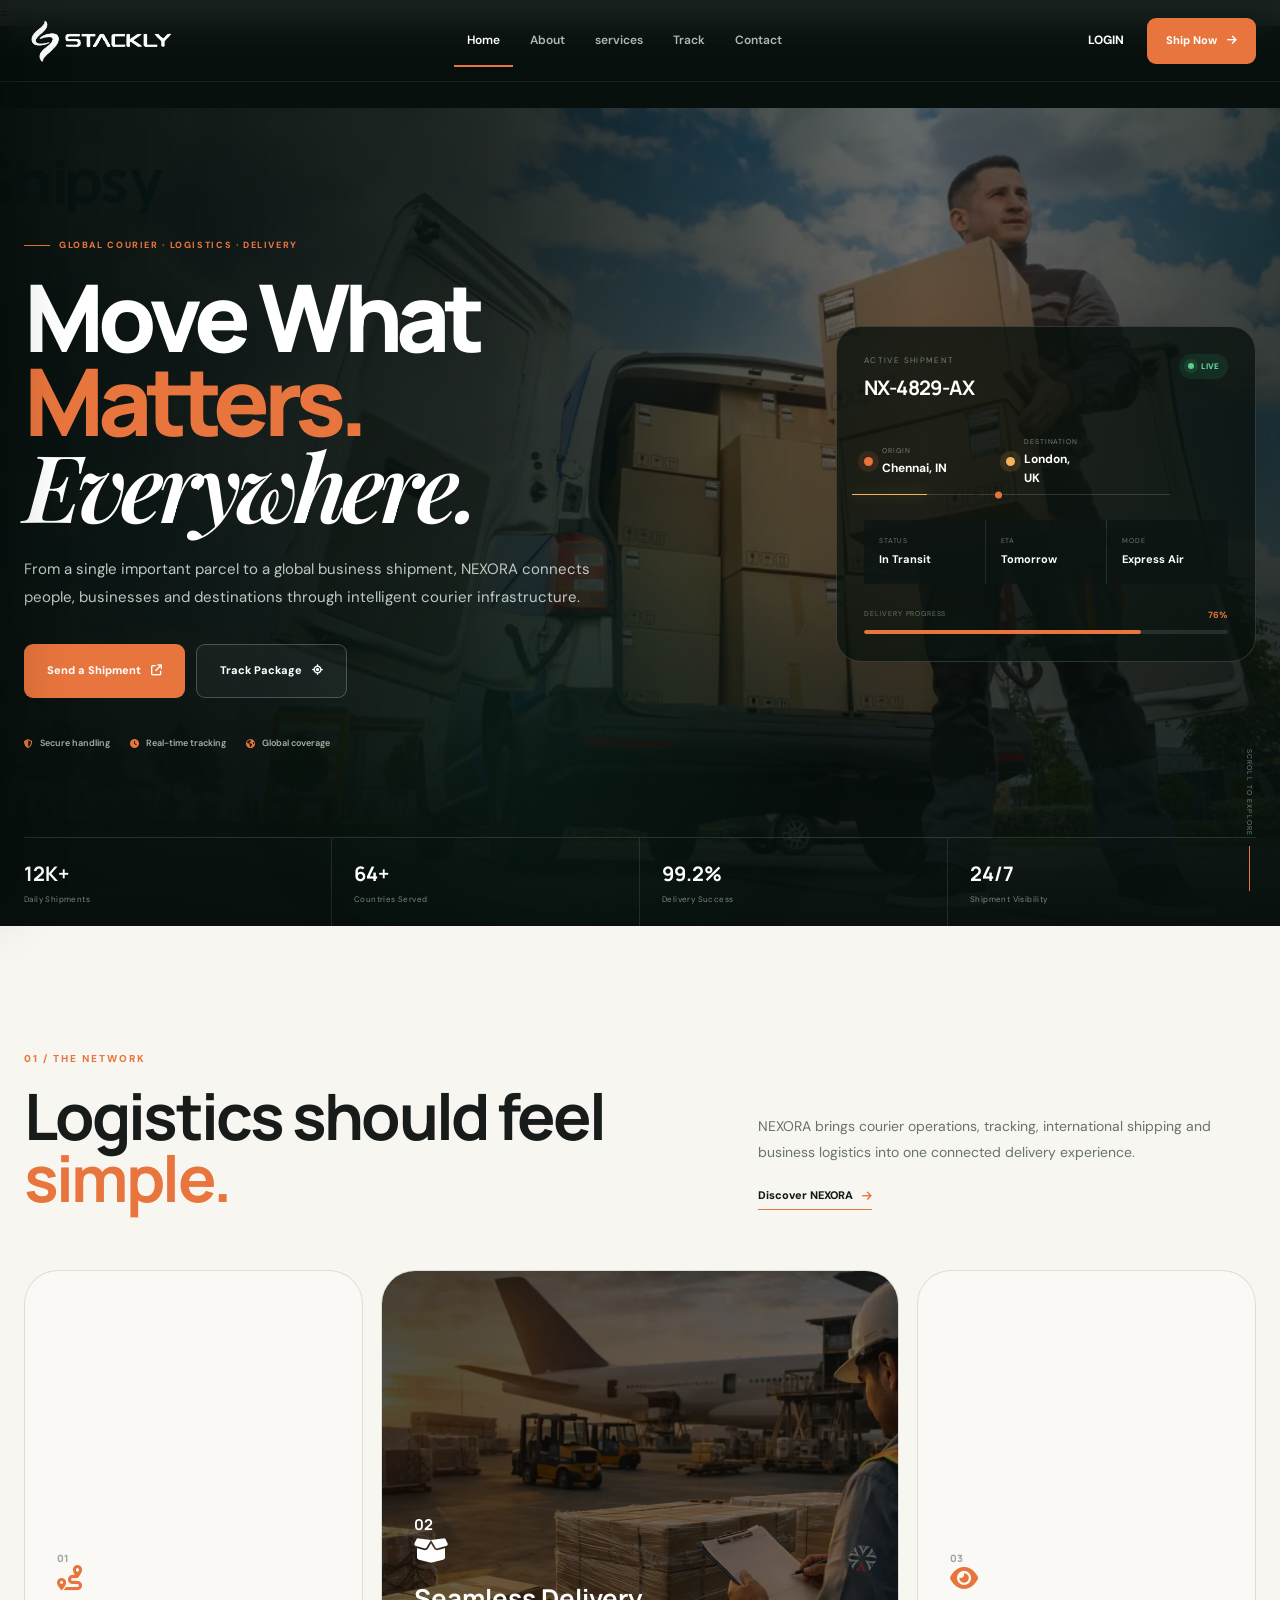
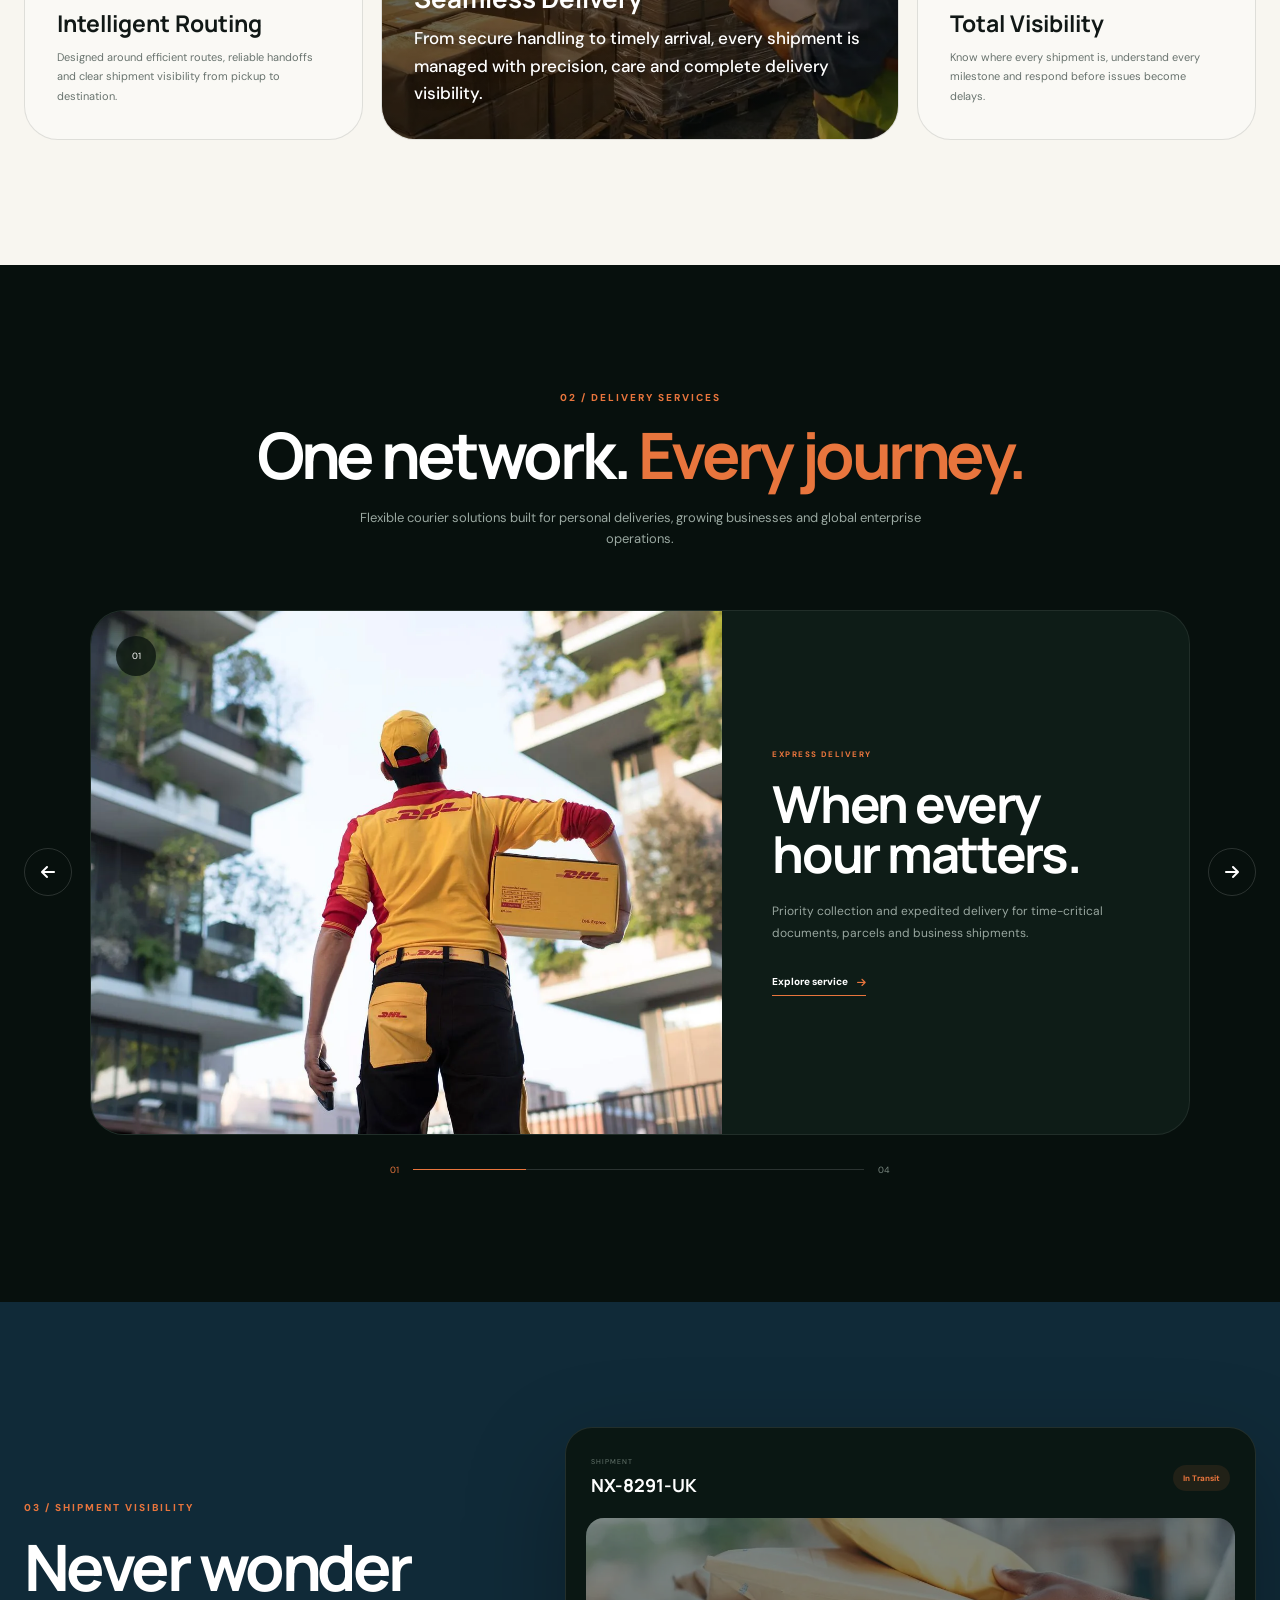
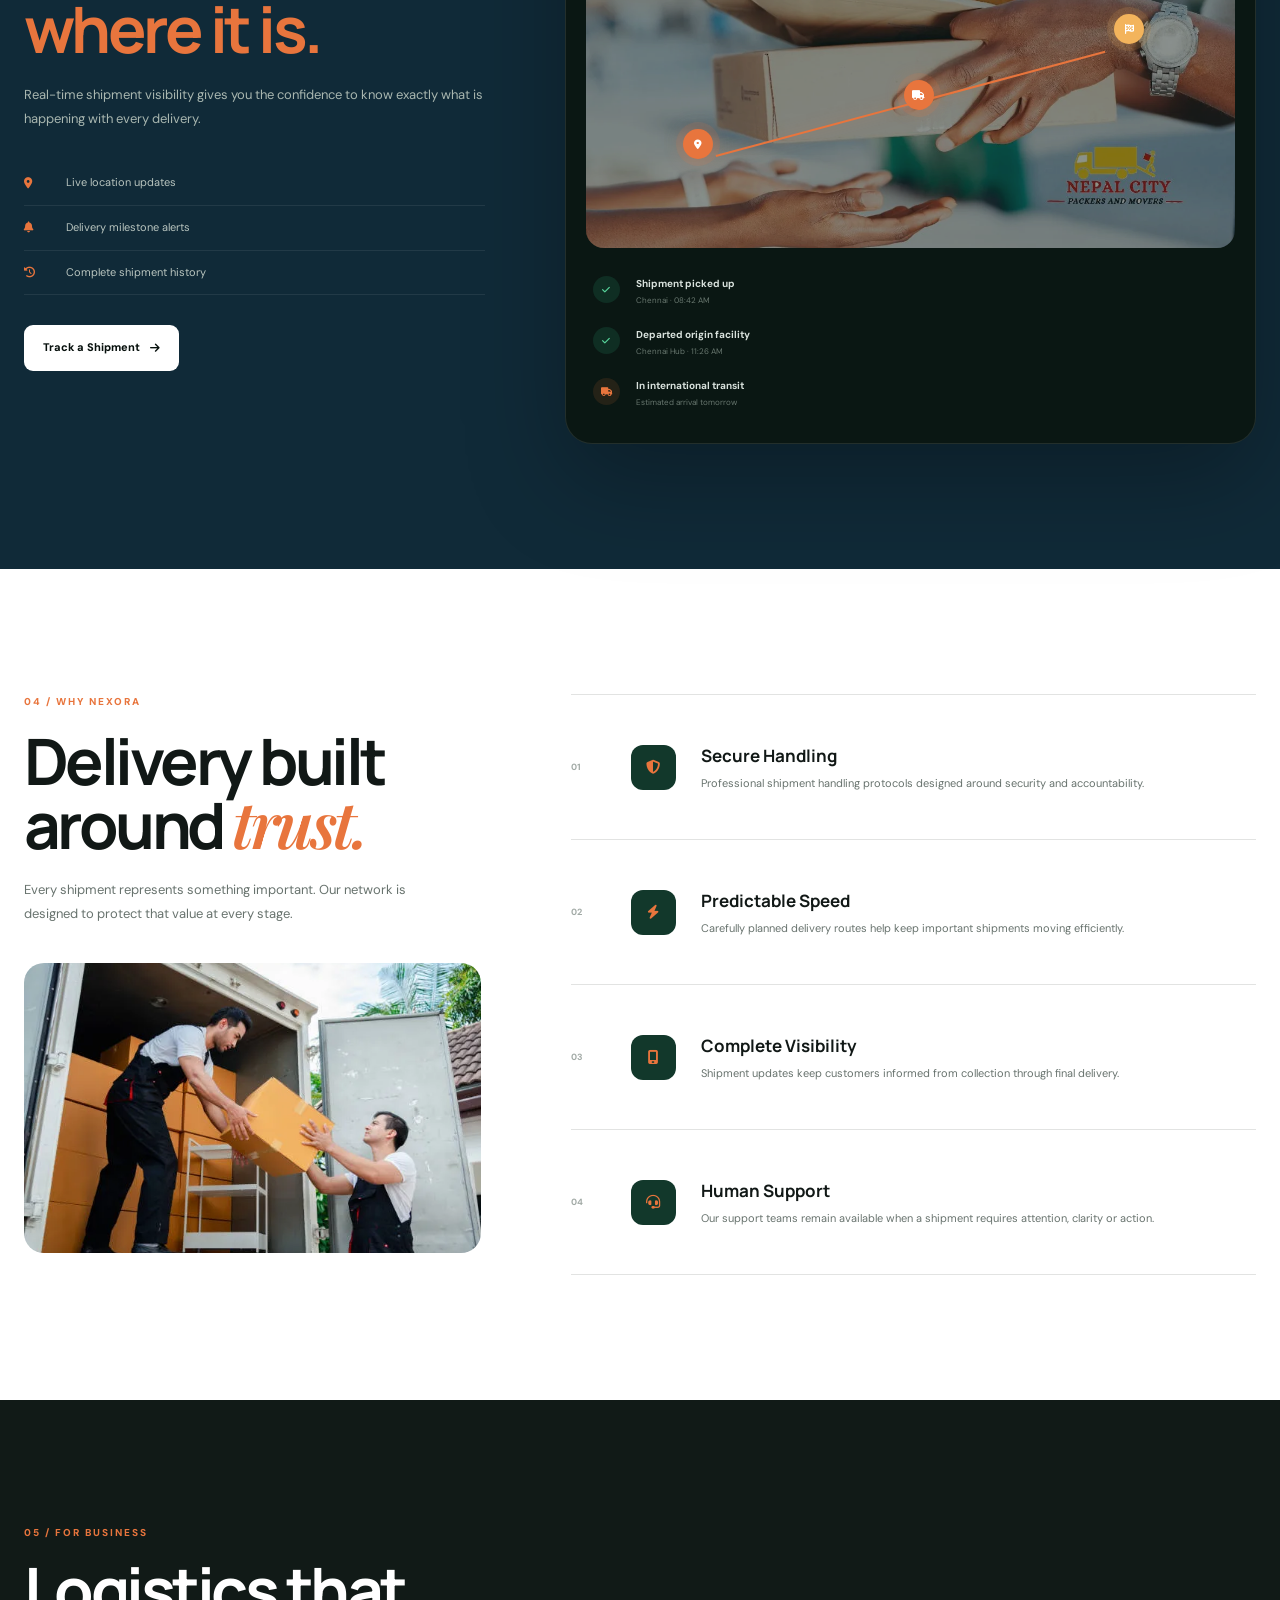
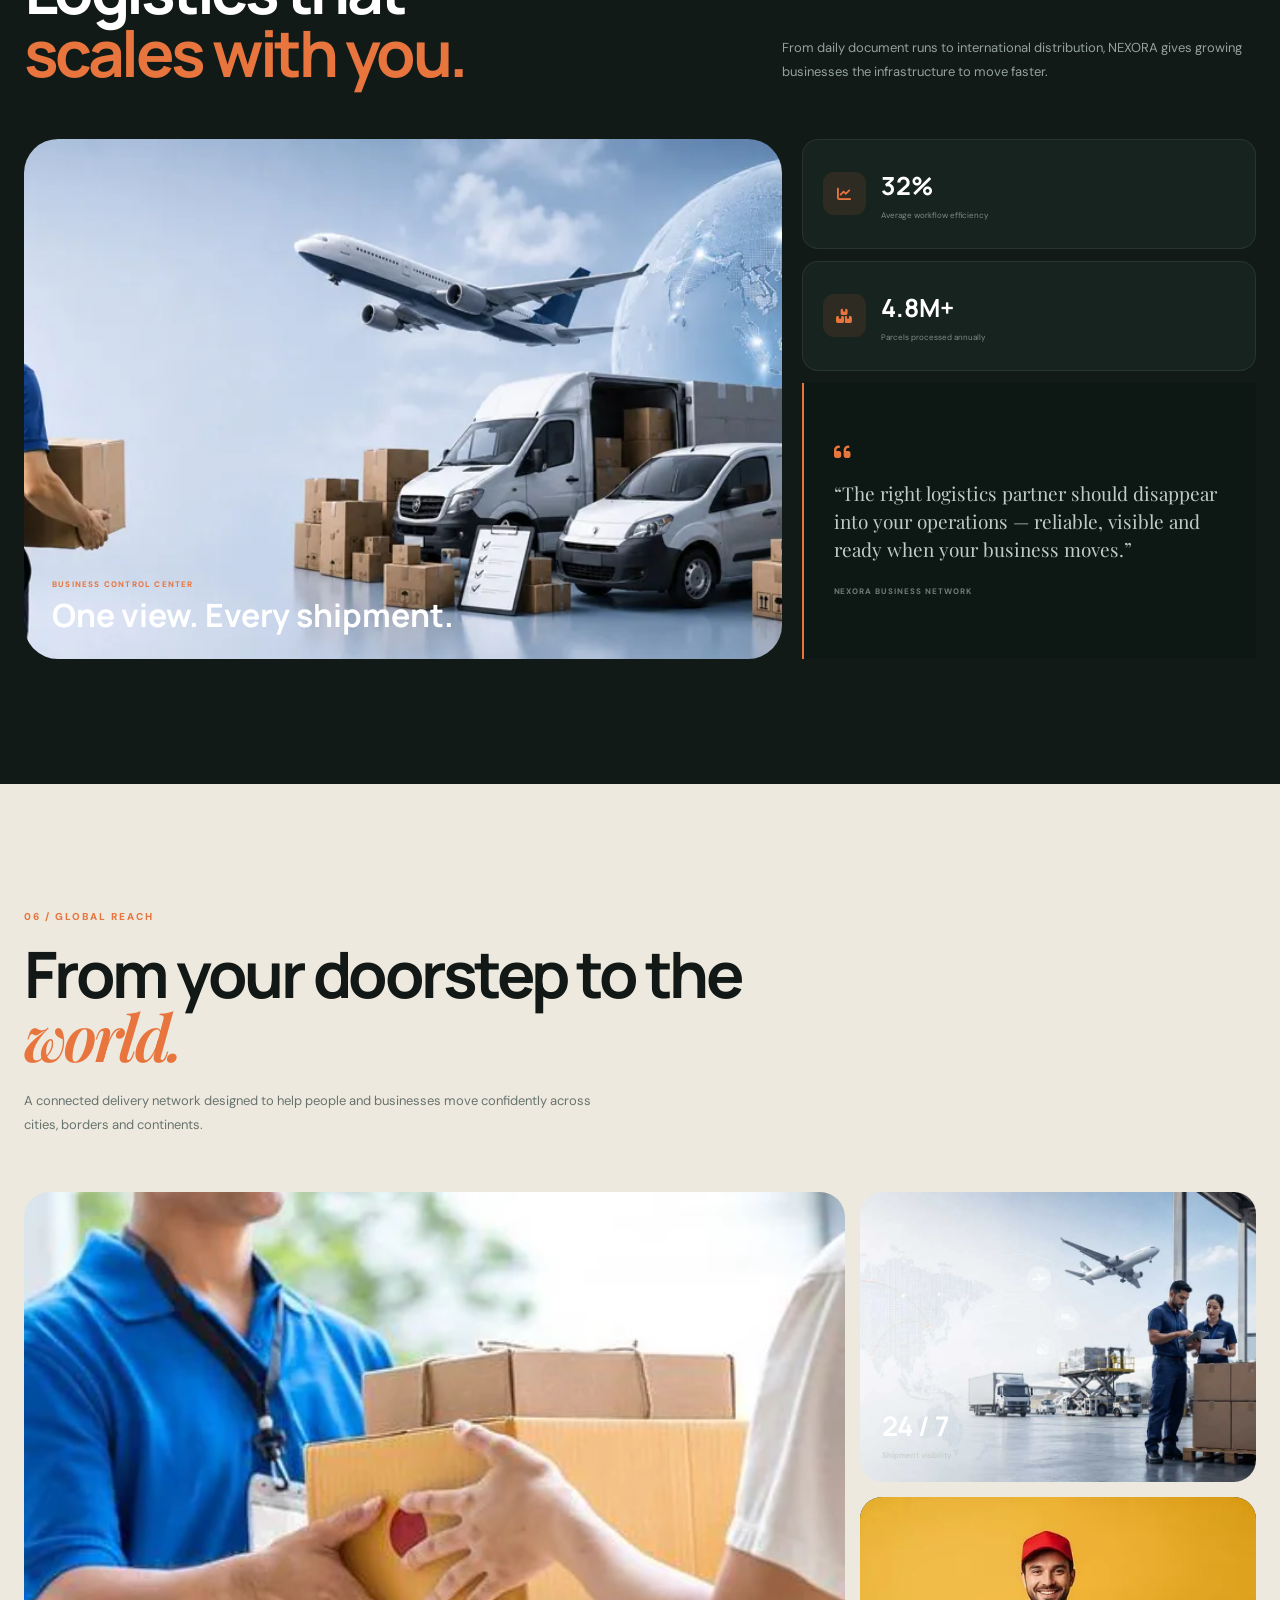
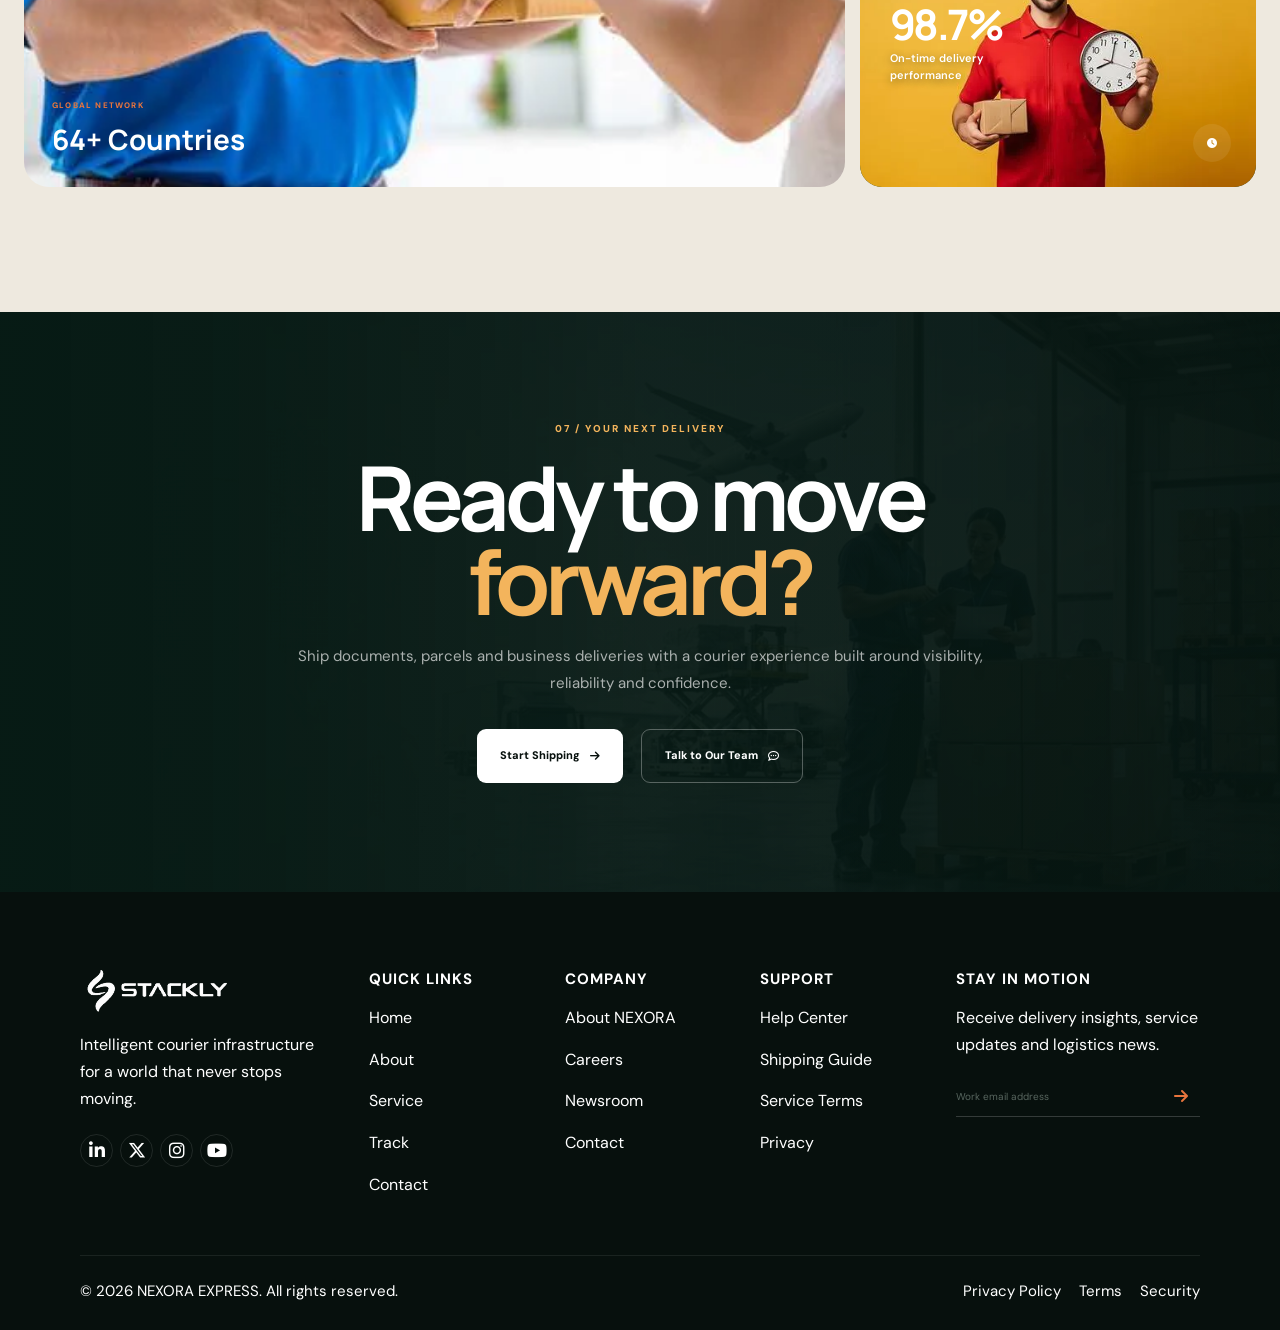
==== commit 08d80d2b: "add" ====
--- a/index.html
+++ b/index.html
@@ -478,30 +478,10 @@
             </div>
 
 
-            <div class="floating-mini-card card-one">
-
-                <span class="mini-icon">
-                    <i class="fa-solid fa-box"></i>
-                </span>
-
-                <div>
-                    <strong>18,420+</strong>
-                    <small>Shipments today</small>
-                </div>
-
-            </div>
-
-
-            <div class="floating-mini-card card-two">
-
-                <span class="mini-icon green">
-                    <i class="fa-solid fa-circle-check"></i>
-                </span>
-
-                <div>
-                    <strong>98.7%</strong>
-                    <small>On-time delivery</small>
-                </div>
+           
+
+
+           
 
             </div>
 
--- a/css/style.css
+++ b/css/style.css
@@ -13157,4 +13157,27 @@
     .tracking-input-area small {
         font-size: 11px;
     }
+}
+
+
+
+.tracking-hero-bottom {
+    border: none !important;
+    border-top: none !important;
+    border-bottom: none !important;
+    box-shadow: none !important;
+}
+
+.tracking-hero-bottom::before,
+.tracking-hero-bottom::after {
+    content: none !important;
+    display: none !important;
+    border: none !important;
+    background: none !important;
+}
+
+
+
+.tracking-hero-bottom {
+    margin-top: 60px;
 }
